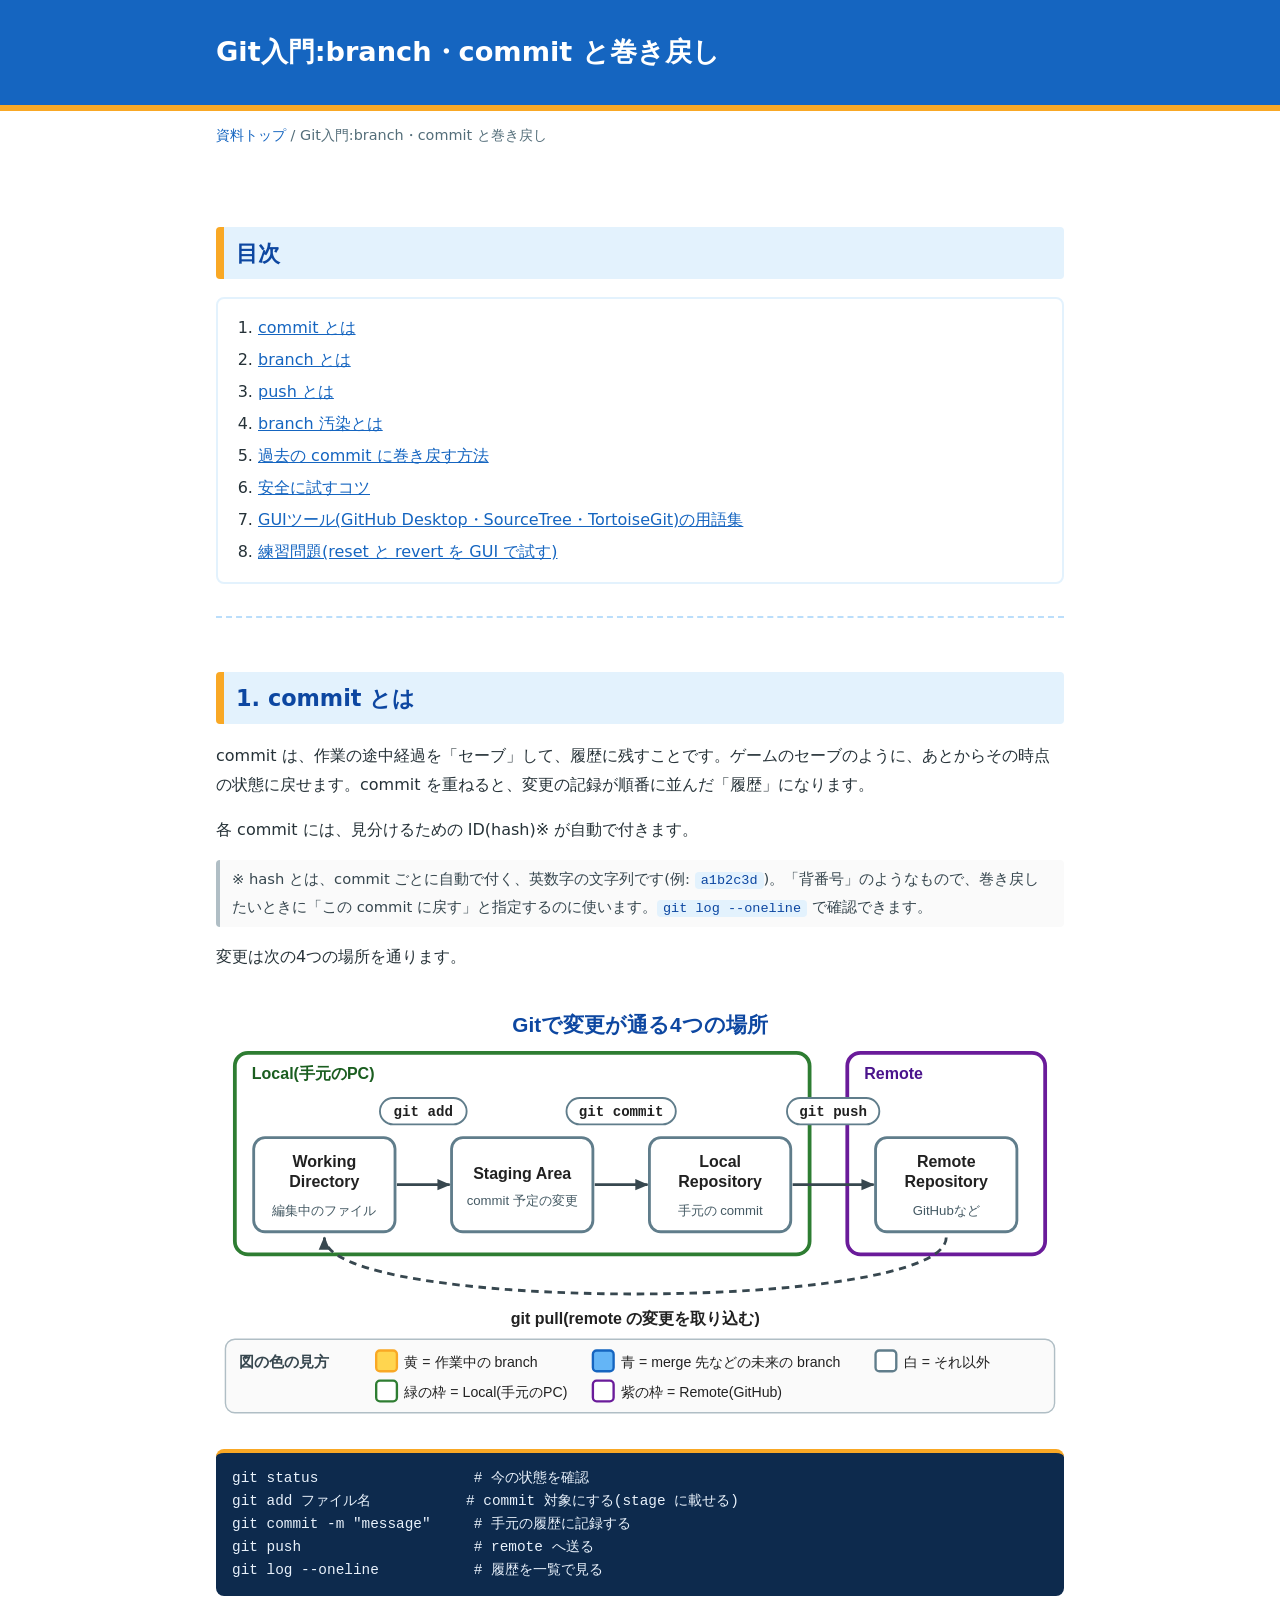
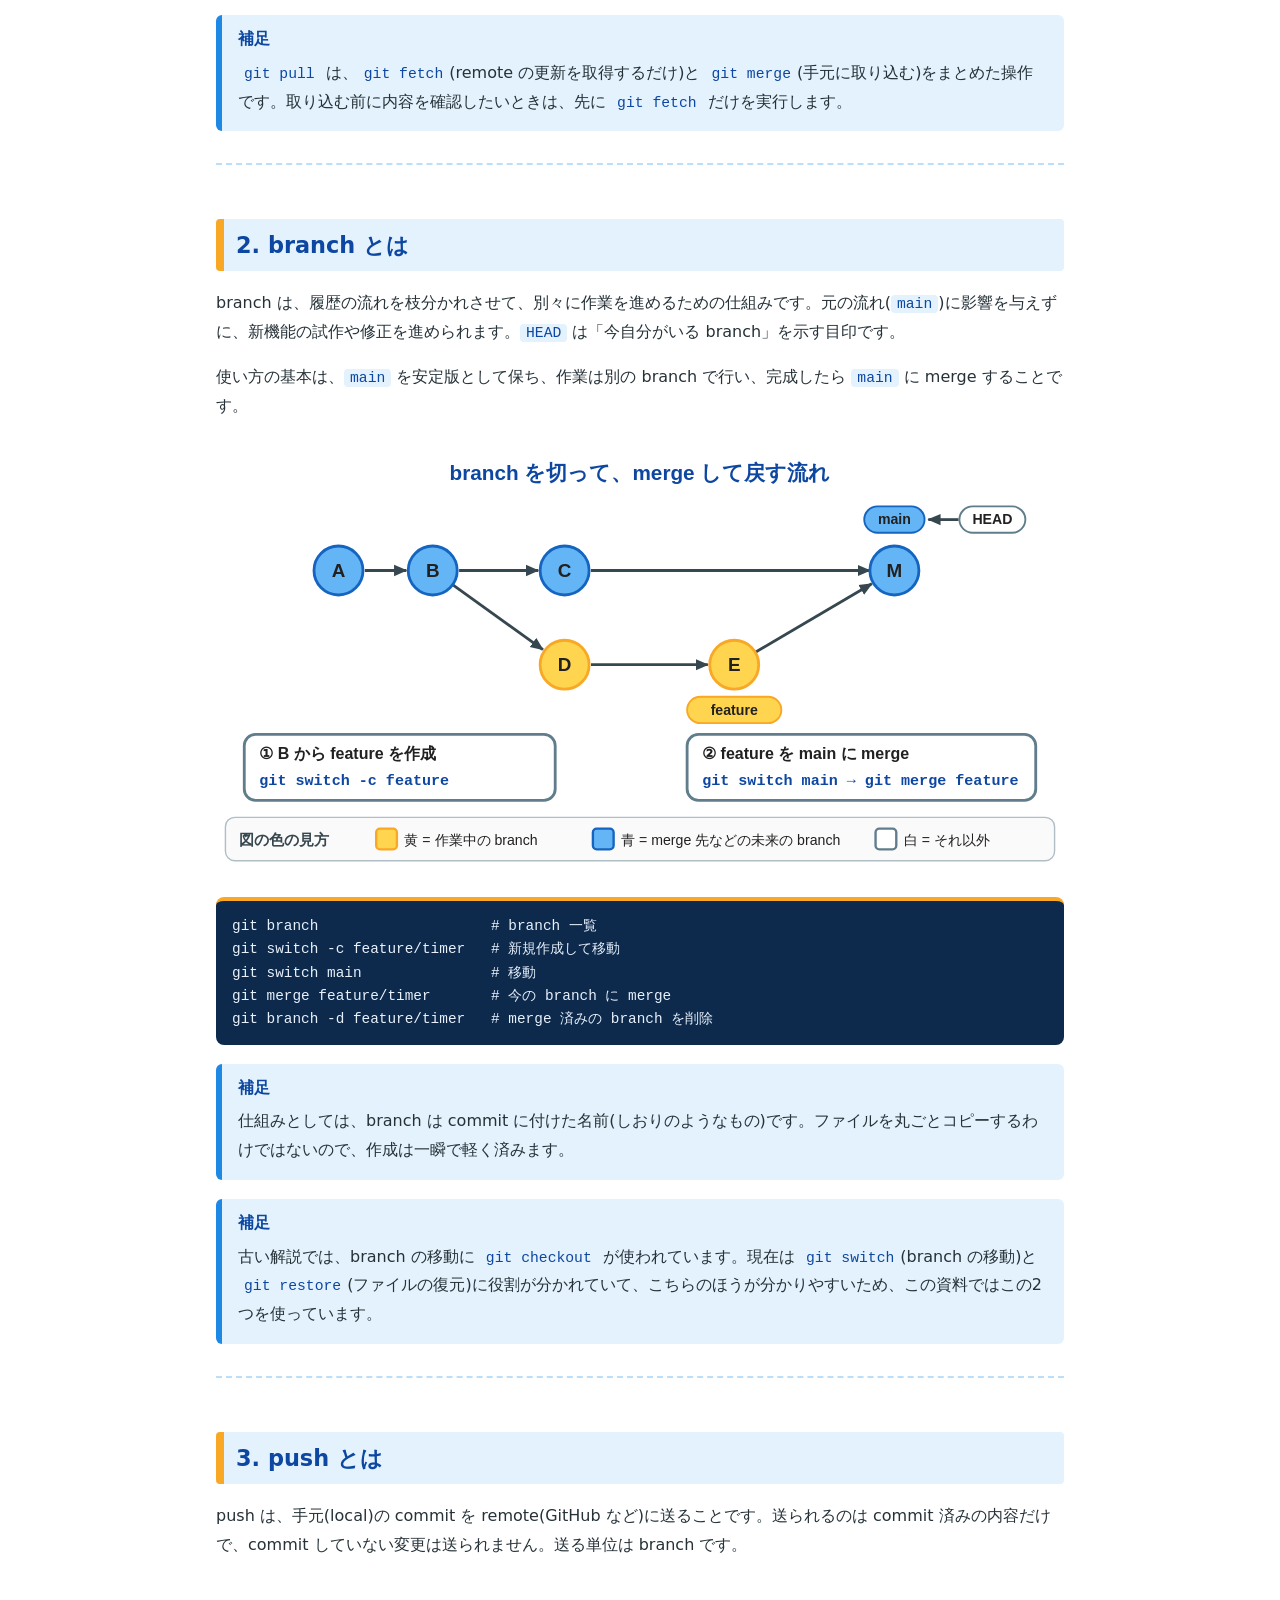
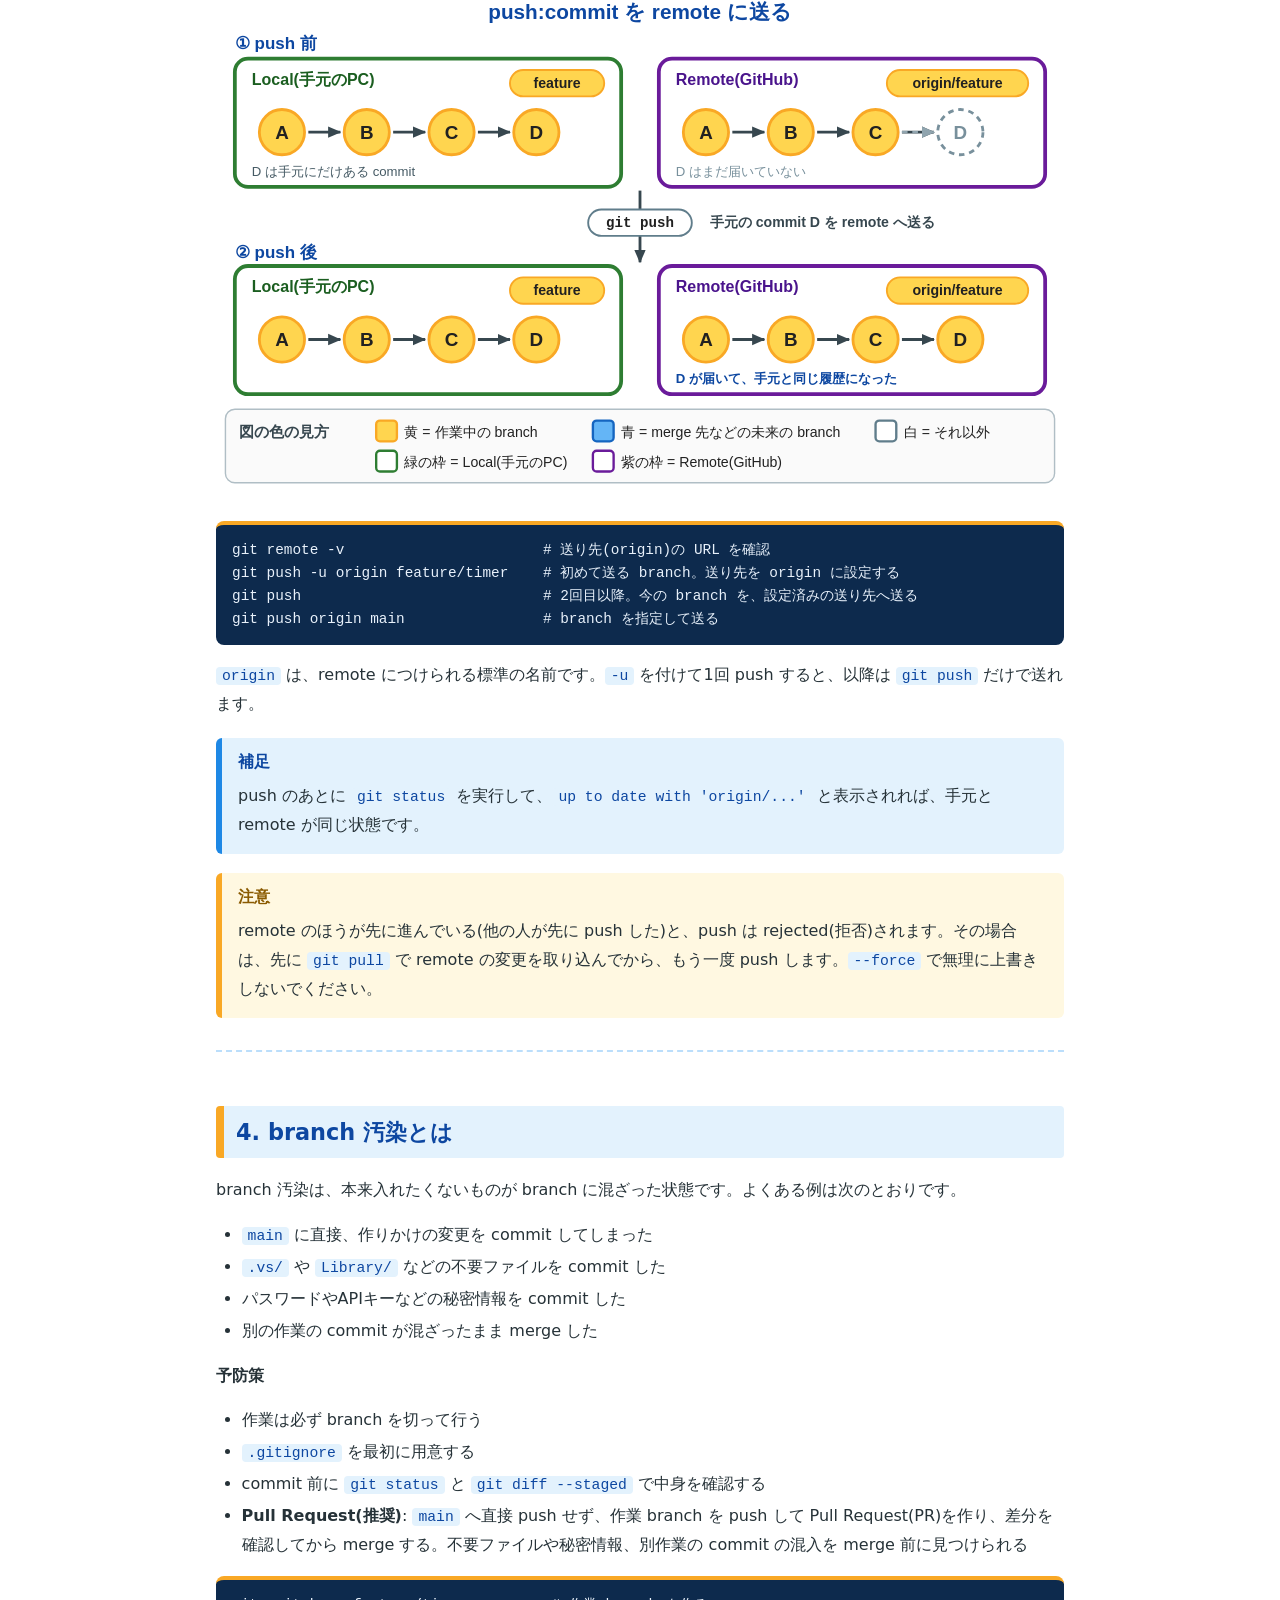
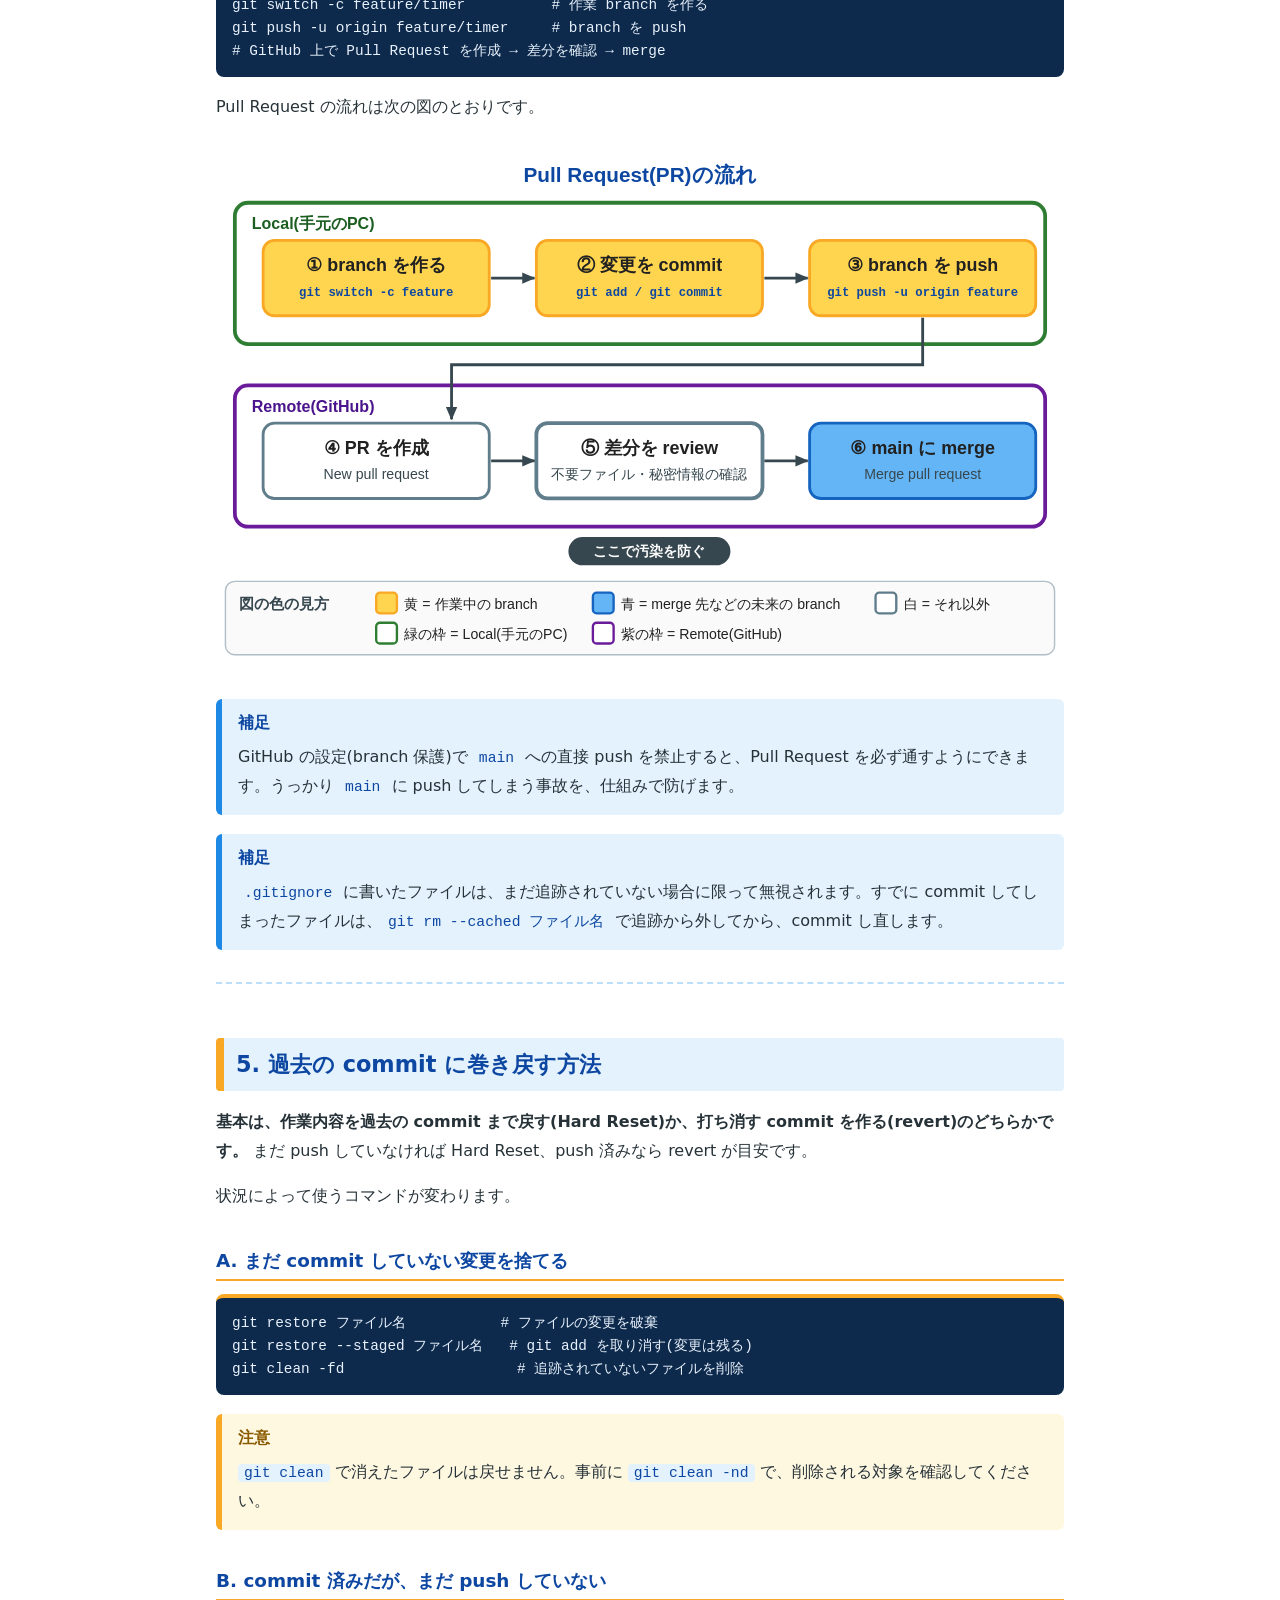
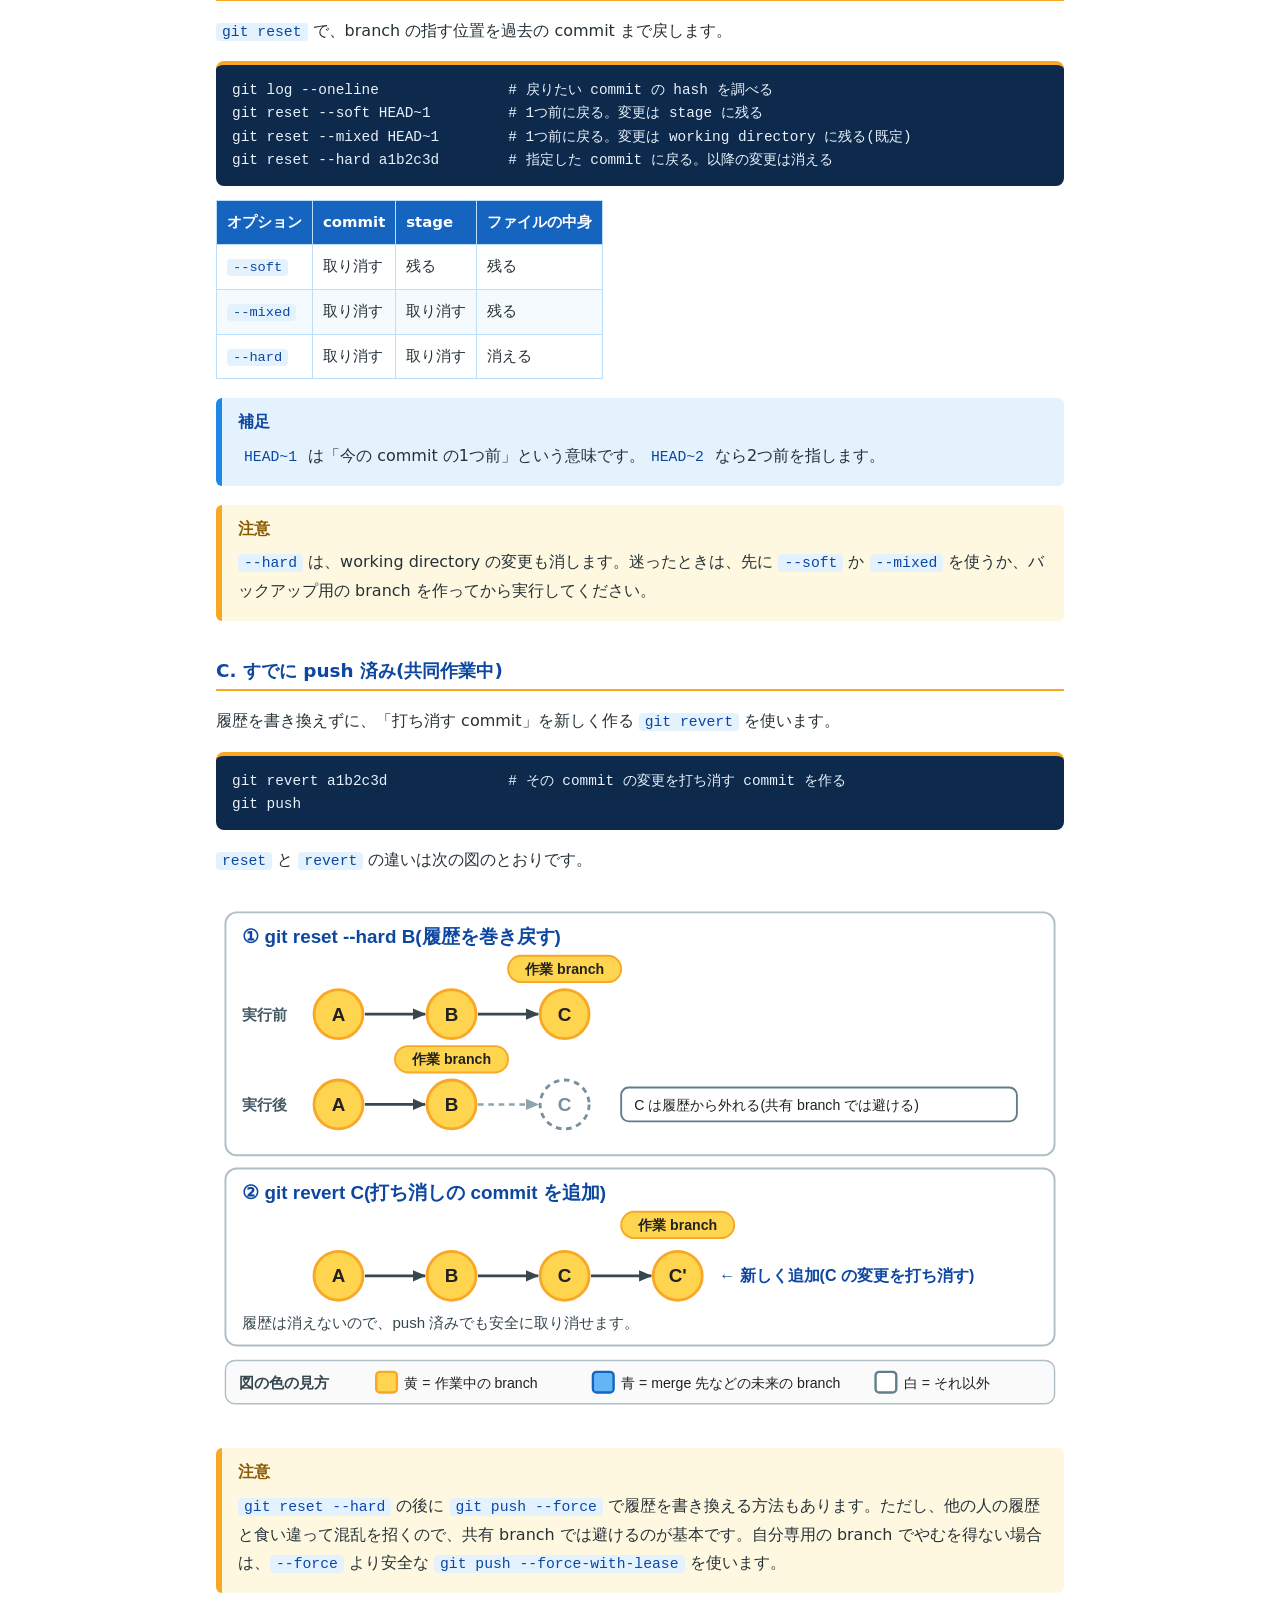
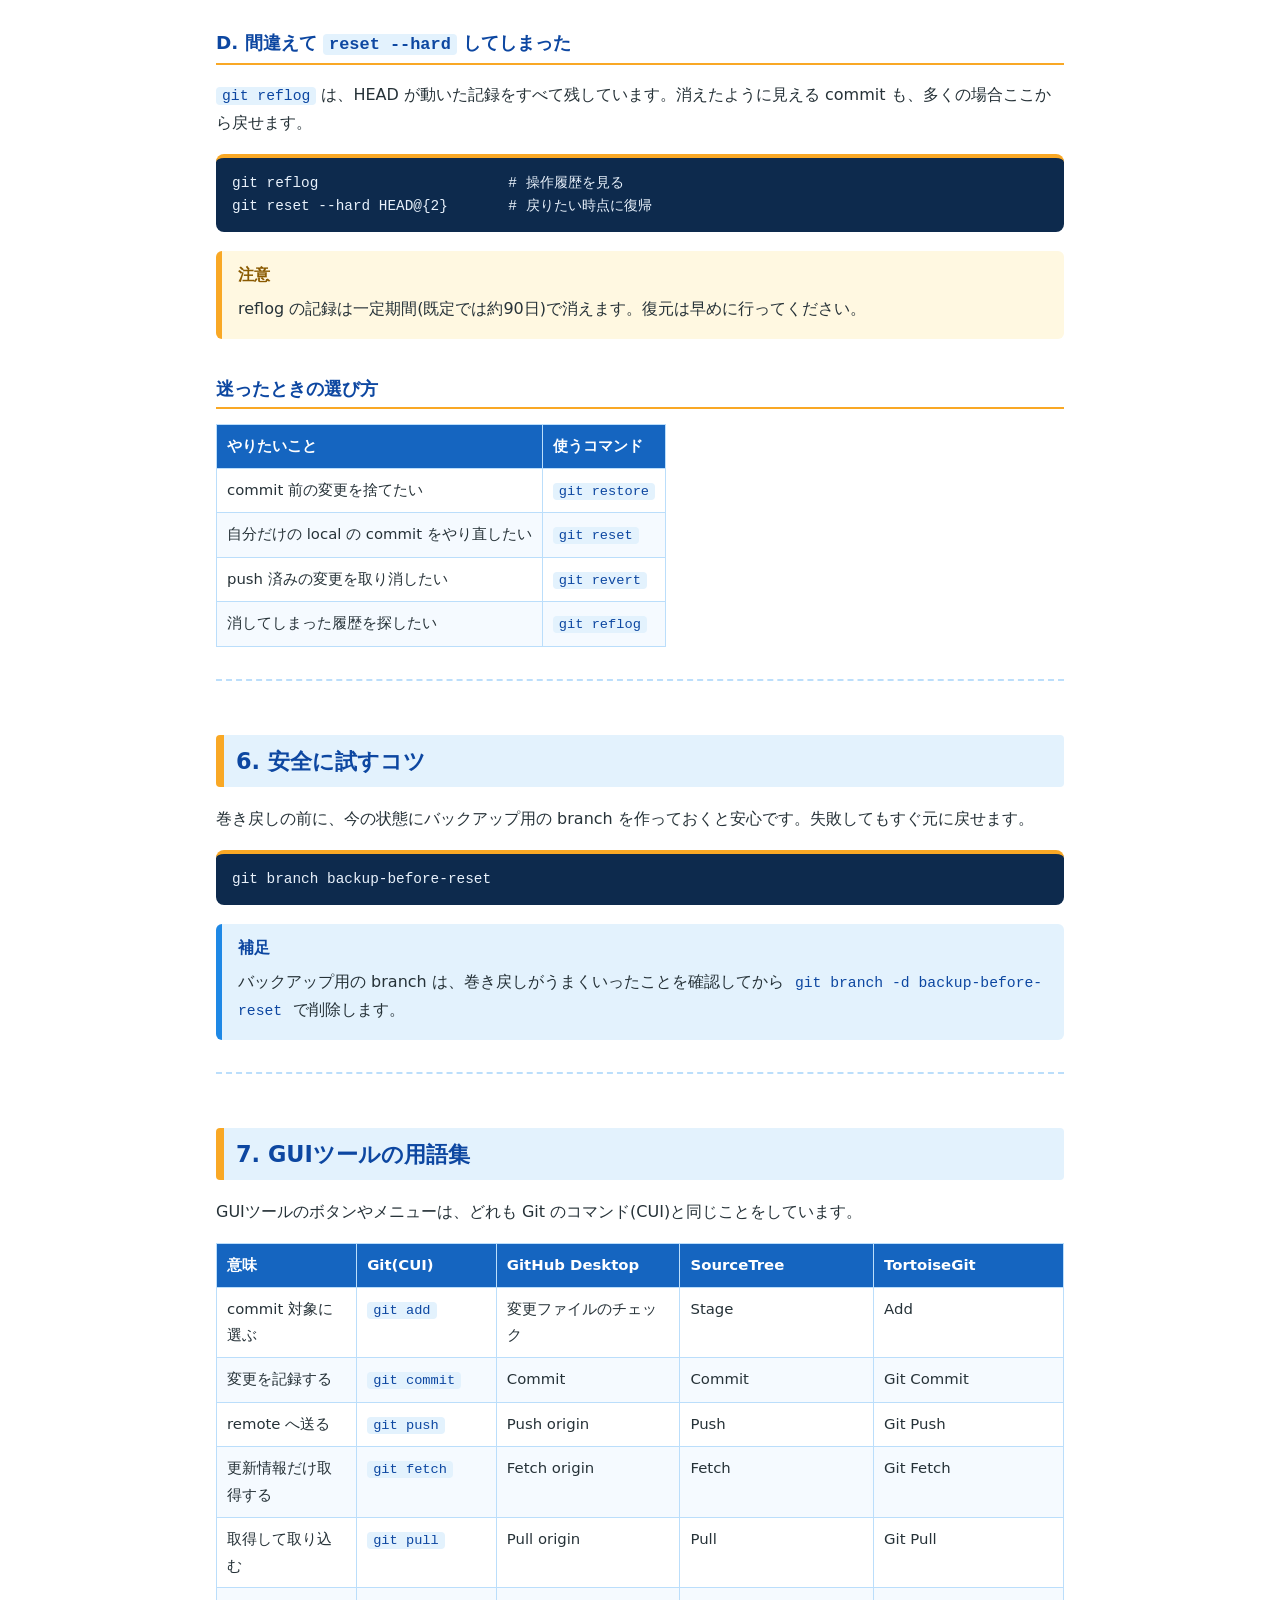
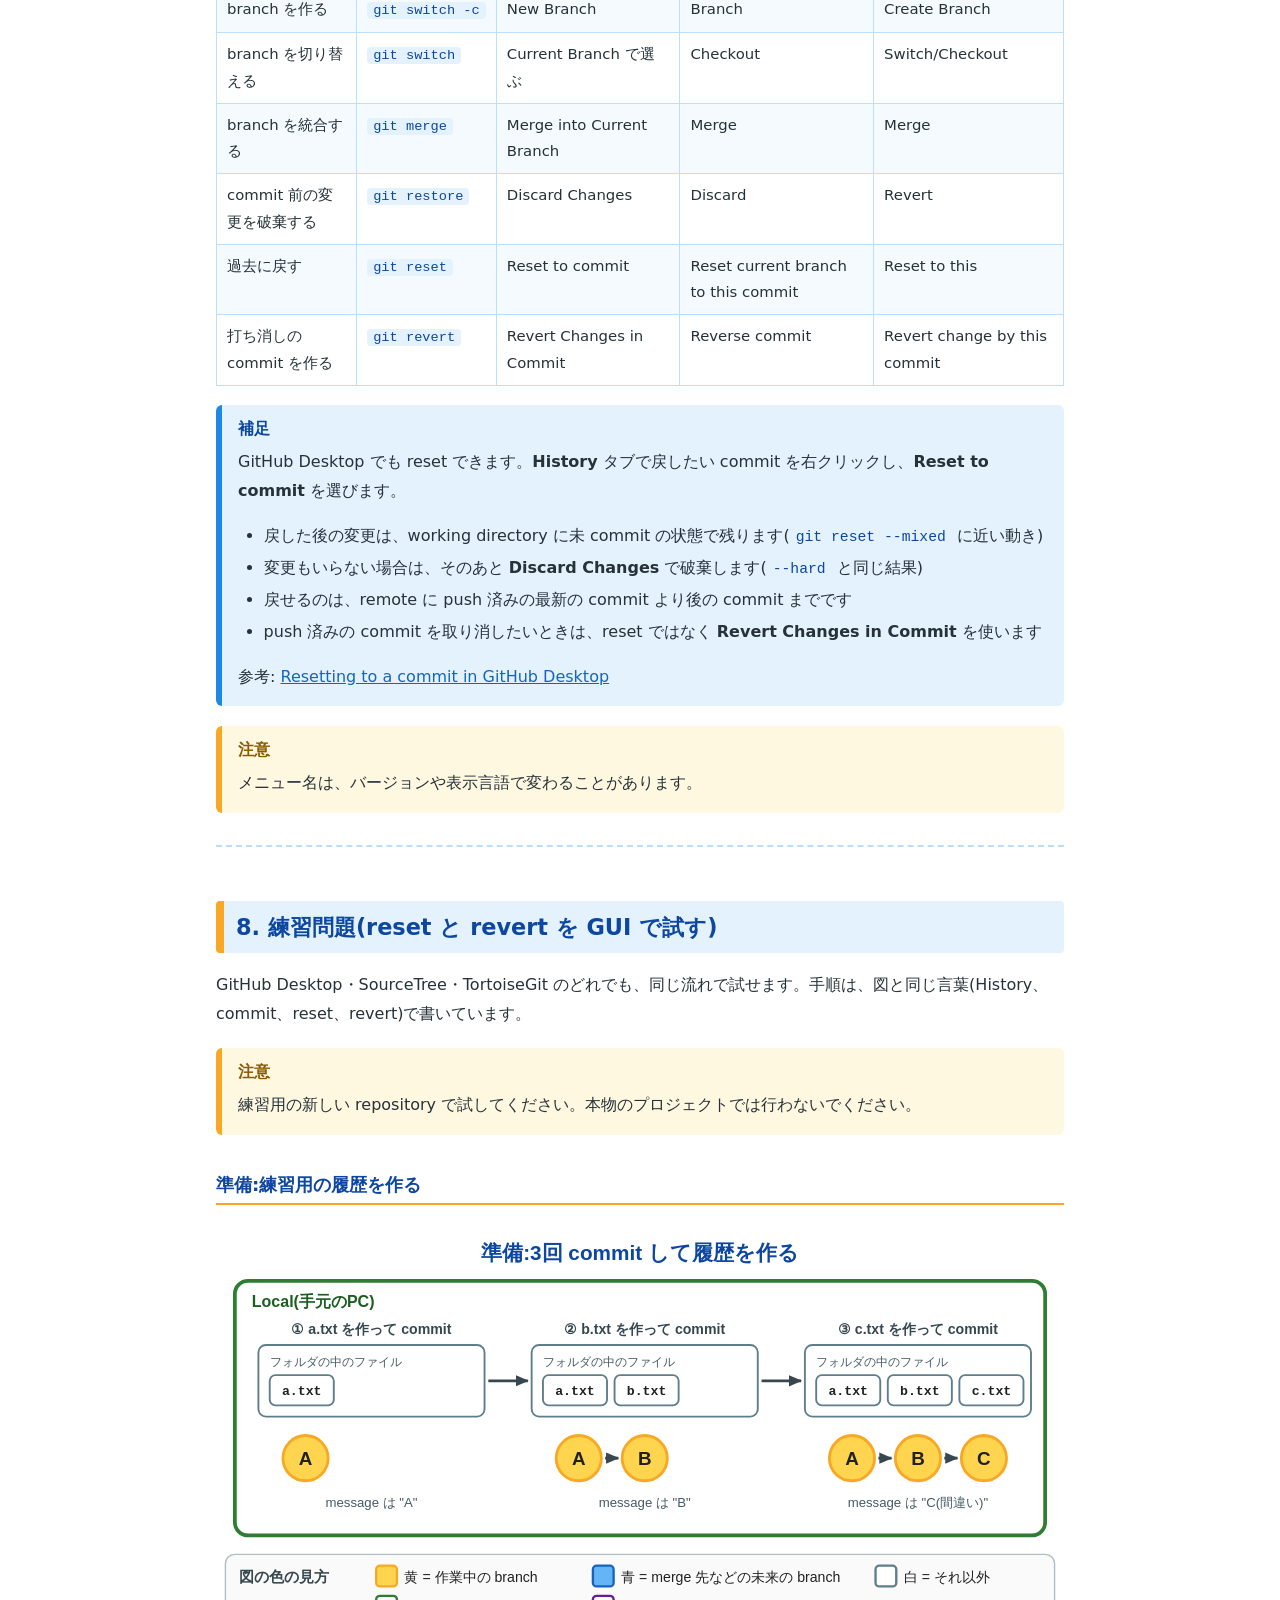
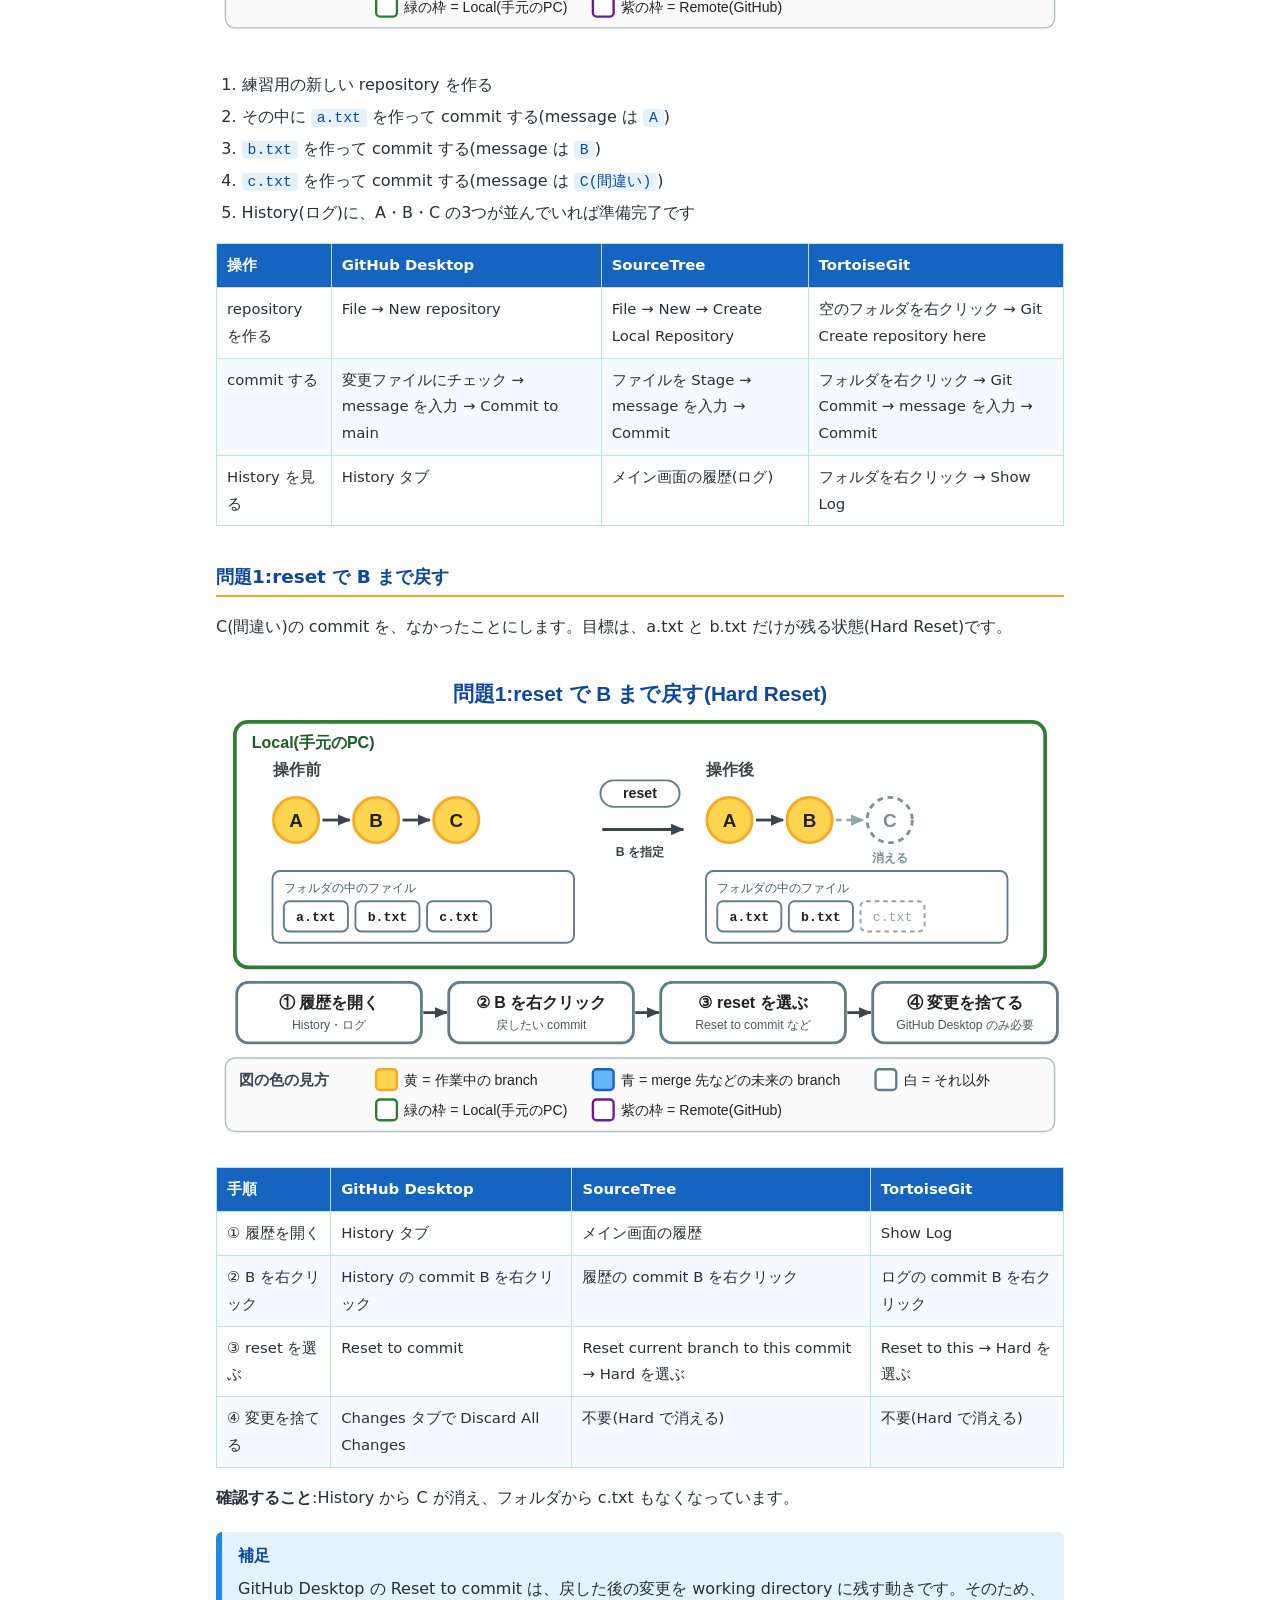
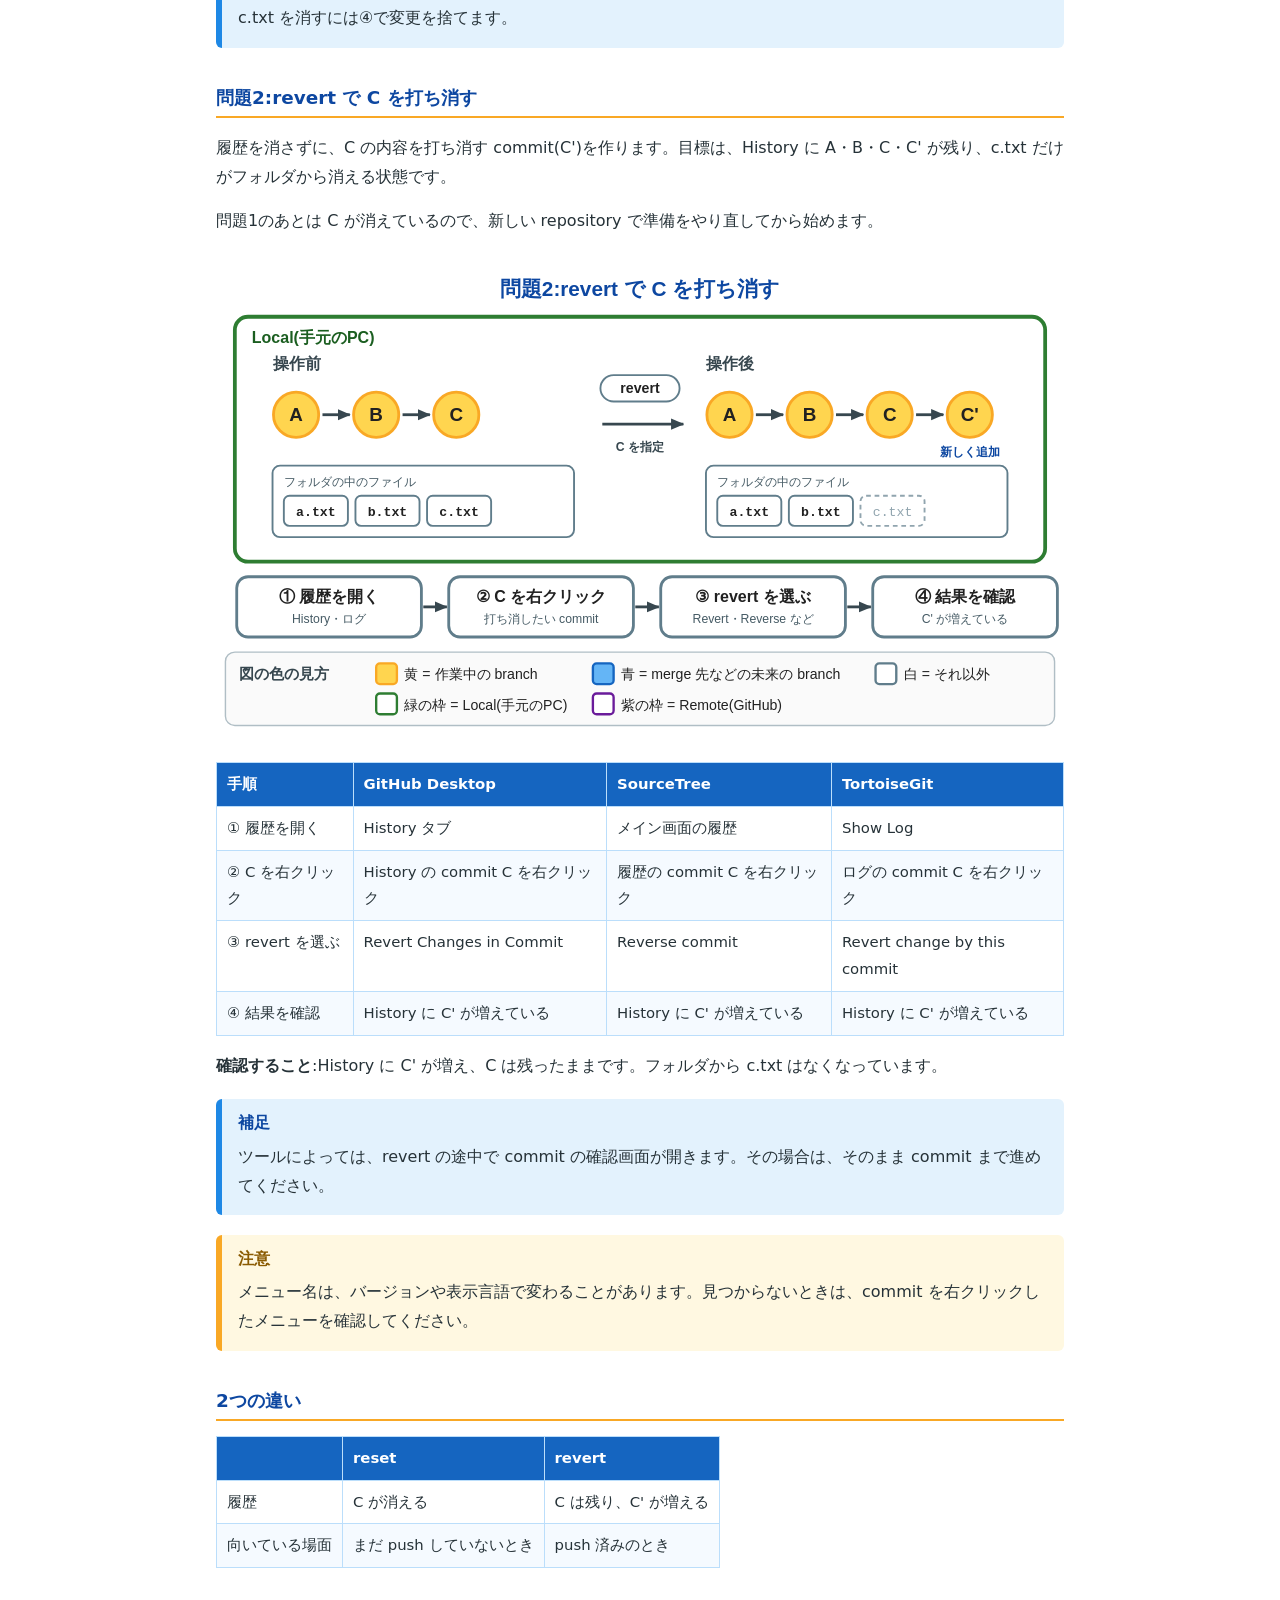
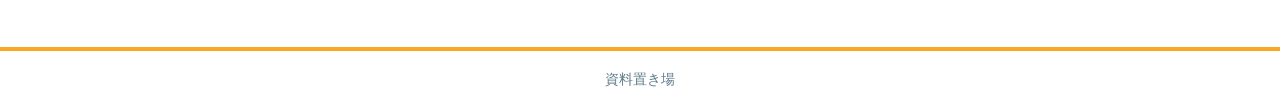
==== docs/git/index.html @ 8a042155 "Gitの説明 Gitの説明の追加問題の追加" ====
<!DOCTYPE html>
<html lang="ja">
<head>
<meta charset="utf-8">
<meta name="viewport" content="width=device-width, initial-scale=1">
<title>Git入門:branch・commit と巻き戻し</title>
<link rel="stylesheet" href="../../assets/css/style.css">
</head>
<body>
<header><div class="inner"><h1>Git入門:branch・commit と巻き戻し</h1></div></header>
<nav class="breadcrumb"><a href="../../">資料トップ</a> / Git入門:branch・commit と巻き戻し</nav>
<main>
<h2 id="toc">目次</h2>
<ol>
<li><a href="#sec1">commit とは</a></li>
<li><a href="#sec2">branch とは</a></li>
<li><a href="#sec3">push とは</a></li>
<li><a href="#sec4">branch 汚染とは</a></li>
<li><a href="#sec5">過去の commit に巻き戻す方法</a></li>
<li><a href="#sec6">安全に試すコツ</a></li>
<li><a href="#sec7">GUIツール(GitHub Desktop・SourceTree・TortoiseGit)の用語集</a></li>
<li><a href="#sec8">練習問題(reset と revert を GUI で試す)</a></li>
</ol>
<hr />
<h2 id="sec1">1. commit とは</h2>
<p>commit は、作業の途中経過を「セーブ」して、履歴に残すことです。ゲームのセーブのように、あとからその時点の状態に戻せます。commit を重ねると、変更の記録が順番に並んだ「履歴」になります。</p>
<p>各 commit には、見分けるための ID(hash)※ が自動で付きます。</p>
<p class="footnote">※ hash とは、commit ごとに自動で付く、英数字の文字列です(例: <code>a1b2c3d</code>)。「背番号」のようなもので、巻き戻したいときに「この commit に戻す」と指定するのに使います。<code>git log --oneline</code> で確認できます。</p>
<p>変更は次の4つの場所を通ります。</p>
<div class="figure"><img alt="Gitの流れ" src="images/git_flow.svg" /></div>
<pre><code class="language-bash">git status                  # 今の状態を確認
git add ファイル名           # commit 対象にする(stage に載せる)
git commit -m &quot;message&quot;     # 手元の履歴に記録する
git push                    # remote へ送る
git log --oneline           # 履歴を一覧で見る
</code></pre>
<div class="note note-info">
<p class="note-title">補足</p>
<p><code>git pull</code> は、<code>git fetch</code>(remote の更新を取得するだけ)と <code>git merge</code>(手元に取り込む)をまとめた操作です。取り込む前に内容を確認したいときは、先に <code>git fetch</code> だけを実行します。</p>
</div>
<hr />
<h2 id="sec2">2. branch とは</h2>
<p>branch は、履歴の流れを枝分かれさせて、別々に作業を進めるための仕組みです。元の流れ(<code>main</code>)に影響を与えずに、新機能の試作や修正を進められます。<code>HEAD</code> は「今自分がいる branch」を示す目印です。</p>
<p>使い方の基本は、<code>main</code> を安定版として保ち、作業は別の branch で行い、完成したら <code>main</code> に merge することです。</p>
<div class="figure"><img alt="branchとmerge" src="images/git_branch.svg" /></div>
<pre><code class="language-bash">git branch                    # branch 一覧
git switch -c feature/timer   # 新規作成して移動
git switch main               # 移動
git merge feature/timer       # 今の branch に merge
git branch -d feature/timer   # merge 済みの branch を削除
</code></pre>
<div class="note note-info">
<p class="note-title">補足</p>
<p>仕組みとしては、branch は commit に付けた名前(しおりのようなもの)です。ファイルを丸ごとコピーするわけではないので、作成は一瞬で軽く済みます。</p>
</div>
<div class="note note-info">
<p class="note-title">補足</p>
<p>古い解説では、branch の移動に <code>git checkout</code> が使われています。現在は <code>git switch</code>(branch の移動)と <code>git restore</code>(ファイルの復元)に役割が分かれていて、こちらのほうが分かりやすいため、この資料ではこの2つを使っています。</p>
</div>
<hr />
<h2 id="sec3">3. push とは</h2>
<p>push は、手元(local)の commit を remote(GitHub など)に送ることです。送られるのは commit 済みの内容だけで、commit していない変更は送られません。送る単位は branch です。</p>
<div class="figure"><img alt="pushの流れ" src="images/git_push.svg" /></div>
<pre><code class="language-bash">git remote -v                       # 送り先(origin)の URL を確認
git push -u origin feature/timer    # 初めて送る branch。送り先を origin に設定する
git push                            # 2回目以降。今の branch を、設定済みの送り先へ送る
git push origin main                # branch を指定して送る
</code></pre>
<p><code>origin</code> は、remote につけられる標準の名前です。<code>-u</code> を付けて1回 push すると、以降は <code>git push</code> だけで送れます。</p>
<div class="note note-info">
<p class="note-title">補足</p>
<p>push のあとに <code>git status</code> を実行して、<code>up to date with 'origin/...'</code> と表示されれば、手元と remote が同じ状態です。</p>
</div>
<div class="note note-warn">
<p class="note-title">注意</p>
<p>remote のほうが先に進んでいる(他の人が先に push した)と、push は rejected(拒否)されます。その場合は、先に <code>git pull</code> で remote の変更を取り込んでから、もう一度 push します。<code>--force</code> で無理に上書きしないでください。</p>
</div>
<hr />
<h2 id="sec4">4. branch 汚染とは</h2>
<p>branch 汚染は、本来入れたくないものが branch に混ざった状態です。よくある例は次のとおりです。</p>
<ul>
<li><code>main</code> に直接、作りかけの変更を commit してしまった</li>
<li><code>.vs/</code> や <code>Library/</code> などの不要ファイルを commit した</li>
<li>パスワードやAPIキーなどの秘密情報を commit した</li>
<li>別の作業の commit が混ざったまま merge した</li>
</ul>
<p><strong>予防策</strong></p>
<ul>
<li>作業は必ず branch を切って行う</li>
<li><code>.gitignore</code> を最初に用意する</li>
<li>commit 前に <code>git status</code> と <code>git diff --staged</code> で中身を確認する</li>
<li><strong>Pull Request(推奨)</strong>: <code>main</code> へ直接 push せず、作業 branch を push して Pull Request(PR)を作り、差分を確認してから merge する。不要ファイルや秘密情報、別作業の commit の混入を merge 前に見つけられる</li>
</ul>
<pre><code class="language-bash">git switch -c feature/timer          # 作業 branch を作る
git push -u origin feature/timer     # branch を push
# GitHub 上で Pull Request を作成 → 差分を確認 → merge
</code></pre>
<p>Pull Request の流れは次の図のとおりです。</p>
<div class="figure"><img alt="Pull Requestの流れ" src="images/git_pr.svg" /></div>
<div class="note note-info">
<p class="note-title">補足</p>
<p>GitHub の設定(branch 保護)で <code>main</code> への直接 push を禁止すると、Pull Request を必ず通すようにできます。うっかり <code>main</code> に push してしまう事故を、仕組みで防げます。</p>
</div>
<div class="note note-info">
<p class="note-title">補足</p>
<p><code>.gitignore</code> に書いたファイルは、まだ追跡されていない場合に限って無視されます。すでに commit してしまったファイルは、<code>git rm --cached ファイル名</code> で追跡から外してから、commit し直します。</p>
</div>
<hr />
<h2 id="sec5">5. 過去の commit に巻き戻す方法</h2>
<p><strong>基本は、作業内容を過去の commit まで戻す(Hard Reset)か、打ち消す commit を作る(revert)のどちらかです。</strong>
まだ push していなければ Hard Reset、push 済みなら revert が目安です。</p>
<p>状況によって使うコマンドが変わります。</p>
<h3>A. まだ commit していない変更を捨てる</h3>
<pre><code class="language-bash">git restore ファイル名           # ファイルの変更を破棄
git restore --staged ファイル名   # git add を取り消す(変更は残る)
git clean -fd                    # 追跡されていないファイルを削除
</code></pre>
<div class="note note-warn">
<p class="note-title">注意</p>
<p><code>git clean</code> で消えたファイルは戻せません。事前に <code>git clean -nd</code> で、削除される対象を確認してください。</p>
</div>
<h3>B. commit 済みだが、まだ push していない</h3>
<p><code>git reset</code> で、branch の指す位置を過去の commit まで戻します。</p>
<pre><code class="language-bash">git log --oneline               # 戻りたい commit の hash を調べる
git reset --soft HEAD~1         # 1つ前に戻る。変更は stage に残る
git reset --mixed HEAD~1        # 1つ前に戻る。変更は working directory に残る(既定)
git reset --hard a1b2c3d        # 指定した commit に戻る。以降の変更は消える
</code></pre>
<table>
<thead>
<tr>
<th>オプション</th>
<th>commit</th>
<th>stage</th>
<th>ファイルの中身</th>
</tr>
</thead>
<tbody>
<tr>
<td><code>--soft</code></td>
<td>取り消す</td>
<td>残る</td>
<td>残る</td>
</tr>
<tr>
<td><code>--mixed</code></td>
<td>取り消す</td>
<td>取り消す</td>
<td>残る</td>
</tr>
<tr>
<td><code>--hard</code></td>
<td>取り消す</td>
<td>取り消す</td>
<td>消える</td>
</tr>
</tbody>
</table>
<div class="note note-info">
<p class="note-title">補足</p>
<p><code>HEAD~1</code> は「今の commit の1つ前」という意味です。<code>HEAD~2</code> なら2つ前を指します。</p>
</div>
<div class="note note-warn">
<p class="note-title">注意</p>
<p><code>--hard</code> は、working directory の変更も消します。迷ったときは、先に <code>--soft</code> か <code>--mixed</code> を使うか、バックアップ用の branch を作ってから実行してください。</p>
</div>
<h3>C. すでに push 済み(共同作業中)</h3>
<p>履歴を書き換えずに、「打ち消す commit」を新しく作る <code>git revert</code> を使います。</p>
<pre><code class="language-bash">git revert a1b2c3d              # その commit の変更を打ち消す commit を作る
git push
</code></pre>
<p><code>reset</code> と <code>revert</code> の違いは次の図のとおりです。</p>
<div class="figure"><img alt="resetとrevertの違い" src="images/git_reset_revert.svg" /></div>
<div class="note note-warn">
<p class="note-title">注意</p>
<p><code>git reset --hard</code> の後に <code>git push --force</code> で履歴を書き換える方法もあります。ただし、他の人の履歴と食い違って混乱を招くので、共有 branch では避けるのが基本です。自分専用の branch でやむを得ない場合は、<code>--force</code> より安全な <code>git push --force-with-lease</code> を使います。</p>
</div>
<h3>D. 間違えて <code>reset --hard</code> してしまった</h3>
<p><code>git reflog</code> は、HEAD が動いた記録をすべて残しています。消えたように見える commit も、多くの場合ここから戻せます。</p>
<pre><code class="language-bash">git reflog                      # 操作履歴を見る
git reset --hard HEAD@{2}       # 戻りたい時点に復帰
</code></pre>
<div class="note note-warn">
<p class="note-title">注意</p>
<p>reflog の記録は一定期間(既定では約90日)で消えます。復元は早めに行ってください。</p>
</div>
<h3>迷ったときの選び方</h3>
<table>
<thead>
<tr>
<th>やりたいこと</th>
<th>使うコマンド</th>
</tr>
</thead>
<tbody>
<tr>
<td>commit 前の変更を捨てたい</td>
<td><code>git restore</code></td>
</tr>
<tr>
<td>自分だけの local の commit をやり直したい</td>
<td><code>git reset</code></td>
</tr>
<tr>
<td>push 済みの変更を取り消したい</td>
<td><code>git revert</code></td>
</tr>
<tr>
<td>消してしまった履歴を探したい</td>
<td><code>git reflog</code></td>
</tr>
</tbody>
</table>
<hr />
<h2 id="sec6">6. 安全に試すコツ</h2>
<p>巻き戻しの前に、今の状態にバックアップ用の branch を作っておくと安心です。失敗してもすぐ元に戻せます。</p>
<pre><code class="language-bash">git branch backup-before-reset
</code></pre>
<div class="note note-info">
<p class="note-title">補足</p>
<p>バックアップ用の branch は、巻き戻しがうまくいったことを確認してから <code>git branch -d backup-before-reset</code> で削除します。</p>
</div>
<hr />
<h2 id="sec7">7. GUIツールの用語集</h2>
<p>GUIツールのボタンやメニューは、どれも Git のコマンド(CUI)と同じことをしています。</p>
<table>
<thead>
<tr>
<th>意味</th>
<th>Git(CUI)</th>
<th>GitHub Desktop</th>
<th>SourceTree</th>
<th>TortoiseGit</th>
</tr>
</thead>
<tbody>
<tr>
<td>commit 対象に選ぶ</td>
<td><code>git add</code></td>
<td>変更ファイルのチェック</td>
<td>Stage</td>
<td>Add</td>
</tr>
<tr>
<td>変更を記録する</td>
<td><code>git commit</code></td>
<td>Commit</td>
<td>Commit</td>
<td>Git Commit</td>
</tr>
<tr>
<td>remote へ送る</td>
<td><code>git push</code></td>
<td>Push origin</td>
<td>Push</td>
<td>Git Push</td>
</tr>
<tr>
<td>更新情報だけ取得する</td>
<td><code>git fetch</code></td>
<td>Fetch origin</td>
<td>Fetch</td>
<td>Git Fetch</td>
</tr>
<tr>
<td>取得して取り込む</td>
<td><code>git pull</code></td>
<td>Pull origin</td>
<td>Pull</td>
<td>Git Pull</td>
</tr>
<tr>
<td>branch を作る</td>
<td><code>git switch -c</code></td>
<td>New Branch</td>
<td>Branch</td>
<td>Create Branch</td>
</tr>
<tr>
<td>branch を切り替える</td>
<td><code>git switch</code></td>
<td>Current Branch で選ぶ</td>
<td>Checkout</td>
<td>Switch/Checkout</td>
</tr>
<tr>
<td>branch を統合する</td>
<td><code>git merge</code></td>
<td>Merge into Current Branch</td>
<td>Merge</td>
<td>Merge</td>
</tr>
<tr>
<td>commit 前の変更を破棄する</td>
<td><code>git restore</code></td>
<td>Discard Changes</td>
<td>Discard</td>
<td>Revert</td>
</tr>
<tr>
<td>過去に戻す</td>
<td><code>git reset</code></td>
<td>Reset to commit</td>
<td>Reset current branch to this commit</td>
<td>Reset to this</td>
</tr>
<tr>
<td>打ち消しの commit を作る</td>
<td><code>git revert</code></td>
<td>Revert Changes in Commit</td>
<td>Reverse commit</td>
<td>Revert change by this commit</td>
</tr>
</tbody>
</table>
<div class="note note-info">
<p class="note-title">補足</p>
<p>GitHub Desktop でも reset できます。<strong>History</strong> タブで戻したい commit を右クリックし、<strong>Reset to commit</strong> を選びます。</p>
<ul>
<li>戻した後の変更は、working directory に未 commit の状態で残ります(<code>git reset --mixed</code> に近い動き)</li>
<li>変更もいらない場合は、そのあと <strong>Discard Changes</strong> で破棄します(<code>--hard</code> と同じ結果)</li>
<li>戻せるのは、remote に push 済みの最新の commit より後の commit までです</li>
<li>push 済みの commit を取り消したいときは、reset ではなく <strong>Revert Changes in Commit</strong> を使います</li>
</ul>
<p>参考: <a href="https://docs.github.com/en/desktop/managing-commits/resetting-to-a-commit-in-github-desktop">Resetting to a commit in GitHub Desktop</a></p>
</div>
<div class="note note-warn">
<p class="note-title">注意</p>
<p>メニュー名は、バージョンや表示言語で変わることがあります。</p>
</div>
<hr />
<h2 id="sec8">8. 練習問題(reset と revert を GUI で試す)</h2>
<p>GitHub Desktop・SourceTree・TortoiseGit のどれでも、同じ流れで試せます。手順は、図と同じ言葉(History、commit、reset、revert)で書いています。</p>
<div class="note note-warn">
<p class="note-title">注意</p>
<p>練習用の新しい repository で試してください。本物のプロジェクトでは行わないでください。</p>
</div>
<h3>準備:練習用の履歴を作る</h3>
<div class="figure"><img alt="準備:3回 commit して履歴を作る" src="images/git_practice_setup.svg" /></div>
<ol>
<li>練習用の新しい repository を作る</li>
<li>その中に <code>a.txt</code> を作って commit する(message は <code>A</code>)</li>
<li><code>b.txt</code> を作って commit する(message は <code>B</code>)</li>
<li><code>c.txt</code> を作って commit する(message は <code>C(間違い)</code>)</li>
<li>History(ログ)に、A・B・C の3つが並んでいれば準備完了です</li>
</ol>
<table>
<thead>
<tr>
<th>操作</th>
<th>GitHub Desktop</th>
<th>SourceTree</th>
<th>TortoiseGit</th>
</tr>
</thead>
<tbody>
<tr>
<td>repository を作る</td>
<td>File → New repository</td>
<td>File → New → Create Local Repository</td>
<td>空のフォルダを右クリック → Git Create repository here</td>
</tr>
<tr>
<td>commit する</td>
<td>変更ファイルにチェック → message を入力 → Commit to main</td>
<td>ファイルを Stage → message を入力 → Commit</td>
<td>フォルダを右クリック → Git Commit → message を入力 → Commit</td>
</tr>
<tr>
<td>History を見る</td>
<td>History タブ</td>
<td>メイン画面の履歴(ログ)</td>
<td>フォルダを右クリック → Show Log</td>
</tr>
</tbody>
</table>
<h3>問題1:reset で B まで戻す</h3>
<p>C(間違い)の commit を、なかったことにします。目標は、a.txt と b.txt だけが残る状態(Hard Reset)です。</p>
<div class="figure"><img alt="問題1:reset で B まで戻す" src="images/git_practice_reset.svg" /></div>
<table>
<thead>
<tr>
<th>手順</th>
<th>GitHub Desktop</th>
<th>SourceTree</th>
<th>TortoiseGit</th>
</tr>
</thead>
<tbody>
<tr>
<td>① 履歴を開く</td>
<td>History タブ</td>
<td>メイン画面の履歴</td>
<td>Show Log</td>
</tr>
<tr>
<td>② B を右クリック</td>
<td>History の commit B を右クリック</td>
<td>履歴の commit B を右クリック</td>
<td>ログの commit B を右クリック</td>
</tr>
<tr>
<td>③ reset を選ぶ</td>
<td>Reset to commit</td>
<td>Reset current branch to this commit → Hard を選ぶ</td>
<td>Reset to this → Hard を選ぶ</td>
</tr>
<tr>
<td>④ 変更を捨てる</td>
<td>Changes タブで Discard All Changes</td>
<td>不要(Hard で消える)</td>
<td>不要(Hard で消える)</td>
</tr>
</tbody>
</table>
<p><strong>確認すること</strong>:History から C が消え、フォルダから c.txt もなくなっています。</p>
<div class="note note-info">
<p class="note-title">補足</p>
<p>GitHub Desktop の Reset to commit は、戻した後の変更を working directory に残す動きです。そのため、c.txt を消すには④で変更を捨てます。</p>
</div>
<h3>問題2:revert で C を打ち消す</h3>
<p>履歴を消さずに、C の内容を打ち消す commit(C')を作ります。目標は、History に A・B・C・C' が残り、c.txt だけがフォルダから消える状態です。</p>
<p>問題1のあとは C が消えているので、新しい repository で準備をやり直してから始めます。</p>
<div class="figure"><img alt="問題2:revert で C を打ち消す" src="images/git_practice_revert.svg" /></div>
<table>
<thead>
<tr>
<th>手順</th>
<th>GitHub Desktop</th>
<th>SourceTree</th>
<th>TortoiseGit</th>
</tr>
</thead>
<tbody>
<tr>
<td>① 履歴を開く</td>
<td>History タブ</td>
<td>メイン画面の履歴</td>
<td>Show Log</td>
</tr>
<tr>
<td>② C を右クリック</td>
<td>History の commit C を右クリック</td>
<td>履歴の commit C を右クリック</td>
<td>ログの commit C を右クリック</td>
</tr>
<tr>
<td>③ revert を選ぶ</td>
<td>Revert Changes in Commit</td>
<td>Reverse commit</td>
<td>Revert change by this commit</td>
</tr>
<tr>
<td>④ 結果を確認</td>
<td>History に C' が増えている</td>
<td>History に C' が増えている</td>
<td>History に C' が増えている</td>
</tr>
</tbody>
</table>
<p><strong>確認すること</strong>:History に C' が増え、C は残ったままです。フォルダから c.txt はなくなっています。</p>
<div class="note note-info">
<p class="note-title">補足</p>
<p>ツールによっては、revert の途中で commit の確認画面が開きます。その場合は、そのまま commit まで進めてください。</p>
</div>
<div class="note note-warn">
<p class="note-title">注意</p>
<p>メニュー名は、バージョンや表示言語で変わることがあります。見つからないときは、commit を右クリックしたメニューを確認してください。</p>
</div>
<h3>2つの違い</h3>
<table>
<thead>
<tr>
<th></th>
<th>reset</th>
<th>revert</th>
</tr>
</thead>
<tbody>
<tr>
<td>履歴</td>
<td>C が消える</td>
<td>C は残り、C' が増える</td>
</tr>
<tr>
<td>向いている場面</td>
<td>まだ push していないとき</td>
<td>push 済みのとき</td>
</tr>
</tbody>
</table>
</main>
<footer>資料置き場</footer>
</body>
</html>
---- assets/css/style.css ----
:root {
    --blue: #1565c0;
    --blue-dark: #0d47a1;
    --blue-mid: #1e88e5;
    --blue-light: #e3f2fd;
    --yellow: #f9a825;
    --yellow-light: #fff8e1;
    --yellow-soft: #fff3b0;
    --text: #263238;
  }
  * { box-sizing: border-box; }
  body {
    margin: 0;
    background: #ffffff;
    color: var(--text);
    font-family: "Meiryo", "Hiragino Sans", "Noto Sans JP", system-ui, sans-serif;
    line-height: 1.8;
  }
  header {
    background: var(--blue);
    border-bottom: 6px solid var(--yellow);
    color: #ffffff;
    padding: 28px 16px;
  }
  header .inner, main {
    max-width: 880px;
    margin: 0 auto;
    padding: 0 16px;
  }
  main { padding-top: 24px; padding-bottom: 64px; }
  h1 { margin: 0; font-size: 1.7rem; }
  h2 {
    margin: 2.4em 0 0.8em;
    padding: 6px 12px;
    color: var(--blue-dark);
    background: var(--blue-light);
    border-left: 8px solid var(--yellow);
    border-radius: 4px;
    font-size: 1.4rem;
  }
  h3 {
    margin: 1.8em 0 0.6em;
    color: var(--blue-dark);
    border-bottom: 2px solid var(--yellow);
    padding-bottom: 2px;
    font-size: 1.15rem;
  }
  a { color: var(--blue); }
  hr { border: none; border-top: 2px dashed #bbdefb; margin: 2em 0; }
  img { display: block; max-width: 100%; height: auto; margin: 16px auto; }
  code {
    font-family: Consolas, "Courier New", monospace;
    background: var(--blue-light);
    color: var(--blue-dark);
    padding: 1px 6px;
    border-radius: 4px;
    font-size: 0.92em;
  }
  pre {
    background: #0d2a4d;
    color: #e8f1fb;
    padding: 14px 16px;
    border-radius: 8px;
    border-top: 4px solid var(--yellow);
    overflow-x: auto;
    line-height: 1.6;
  }
  pre code { background: none; color: inherit; padding: 0; font-size: 0.9rem; }
  blockquote {
    margin: 1em 0;
    padding: 8px 16px;
    background: var(--yellow-light);
    border-left: 6px solid var(--yellow);
    border-radius: 4px;
  }
  blockquote p { margin: 0.3em 0; }
  table {
    border-collapse: collapse;
    width: 100%;
    margin: 1em 0;
    font-size: 0.93rem;
    display: block;
    overflow-x: auto;
  }
  th, td { border: 1px solid #bbdefb; padding: 8px 10px; text-align: left; vertical-align: top; }
  th { background: var(--blue); color: #ffffff; white-space: nowrap; }
  tr:nth-child(even) td { background: #f5faff; }
  td code { white-space: nowrap; }
  #toc + ol {
    background: #ffffff;
    border: 2px solid var(--blue-light);
    border-radius: 8px;
    padding: 12px 12px 12px 40px;
  }
  ul, ol { padding-left: 1.6em; }
  li { margin: 0.2em 0; }
  footer { text-align: center; color: #607d8b; font-size: 0.85rem; padding: 16px; border-top: 4px solid var(--yellow); }

  /* 資料トップ・パンくず */
  .breadcrumb { max-width: 880px; margin: 0 auto; padding: 12px 16px 0; font-size: 0.9rem; color: #546e7a; }
  .breadcrumb a { text-decoration: none; }
  .lead { color: #546e7a; margin-top: 0; }
  .cards { display: grid; grid-template-columns: repeat(auto-fill, minmax(min(260px, 100%), 1fr)); gap: 16px; list-style: none; padding: 0; }
  .card { border: 2px solid #bbdefb; border-top: 6px solid var(--yellow); border-radius: 10px; padding: 14px 16px; background: #ffffff; }
  .card a { text-decoration: none; font-weight: bold; font-size: 1.1rem; }
  .card a:hover { text-decoration: underline; }
  .card p { margin: 0.4em 0 0; color: #546e7a; font-size: 0.9rem; line-height: 1.6; }
  .tag { display: inline-block; margin: 6px 4px 0 0; padding: 0 8px; font-size: 0.75rem; color: var(--blue-dark); background: var(--blue-light); border-radius: 10px; }

  /* :::note ブロック(補足・注意・警告) */
  .note { margin: 1.2em 0; padding: 10px 16px; border-left: 6px solid; border-radius: 6px; }
  .note p { margin: 0.3em 0; }
  .note .note-title { margin: 0 0 0.2em; font-weight: bold; }
  .note-info { background: #e3f2fd; border-color: #1e88e5; }
  .note-info .note-title { color: #0d47a1; }
  .note-warn { background: #fff8e1; border-color: #f9a825; }
  .note-warn .note-title { color: #8a5a00; }
  .note-alert { background: #ffebee; border-color: #c62828; }
  .note-alert .note-title { color: #b71c1c; }

  /* ※ の注釈 */
  .footnote { margin: 0.8em 0; padding: 6px 12px; font-size: 0.92rem; color: #37474f; background: #fafafa; border-left: 4px solid #b0bec5; border-radius: 4px; }

  /* ---- スマホ・タブレット対応 ---- */
  main { overflow-wrap: break-word; }
  .figure { overflow-x: auto; -webkit-overflow-scrolling: touch; }
  .figure img { margin: 12px auto; }
  @media (max-width: 700px) {
    /* 図は文字が読める幅(640px)を保ち、はみ出す分は横スクロール */
    .figure img { width: 640px; max-width: none; margin: 8px 0; }
    .figure::before { content: "← 図は横にスクロールできます →"; display: block; text-align: center; font-size: 0.78rem; color: #78909c; }
  }
  @media (max-width: 640px) {
    body { line-height: 1.75; }
    header { padding: 20px 8px; }
    header .inner, main, .breadcrumb { padding-left: 12px; padding-right: 12px; }
    h1 { font-size: 1.35rem; }
    h2 { font-size: 1.2rem; padding: 5px 10px; border-left-width: 6px; margin-top: 2em; }
    h3 { font-size: 1.05rem; }
    pre { padding: 10px 12px; font-size: 0.85rem; }
    pre code { font-size: 0.82rem; }
    table { font-size: 0.85rem; }
    th, td { padding: 6px 8px; }
    td:first-child { min-width: 9em; }
    .note { padding: 8px 12px; }
    #toc + ol { padding: 10px 10px 10px 32px; }
  }
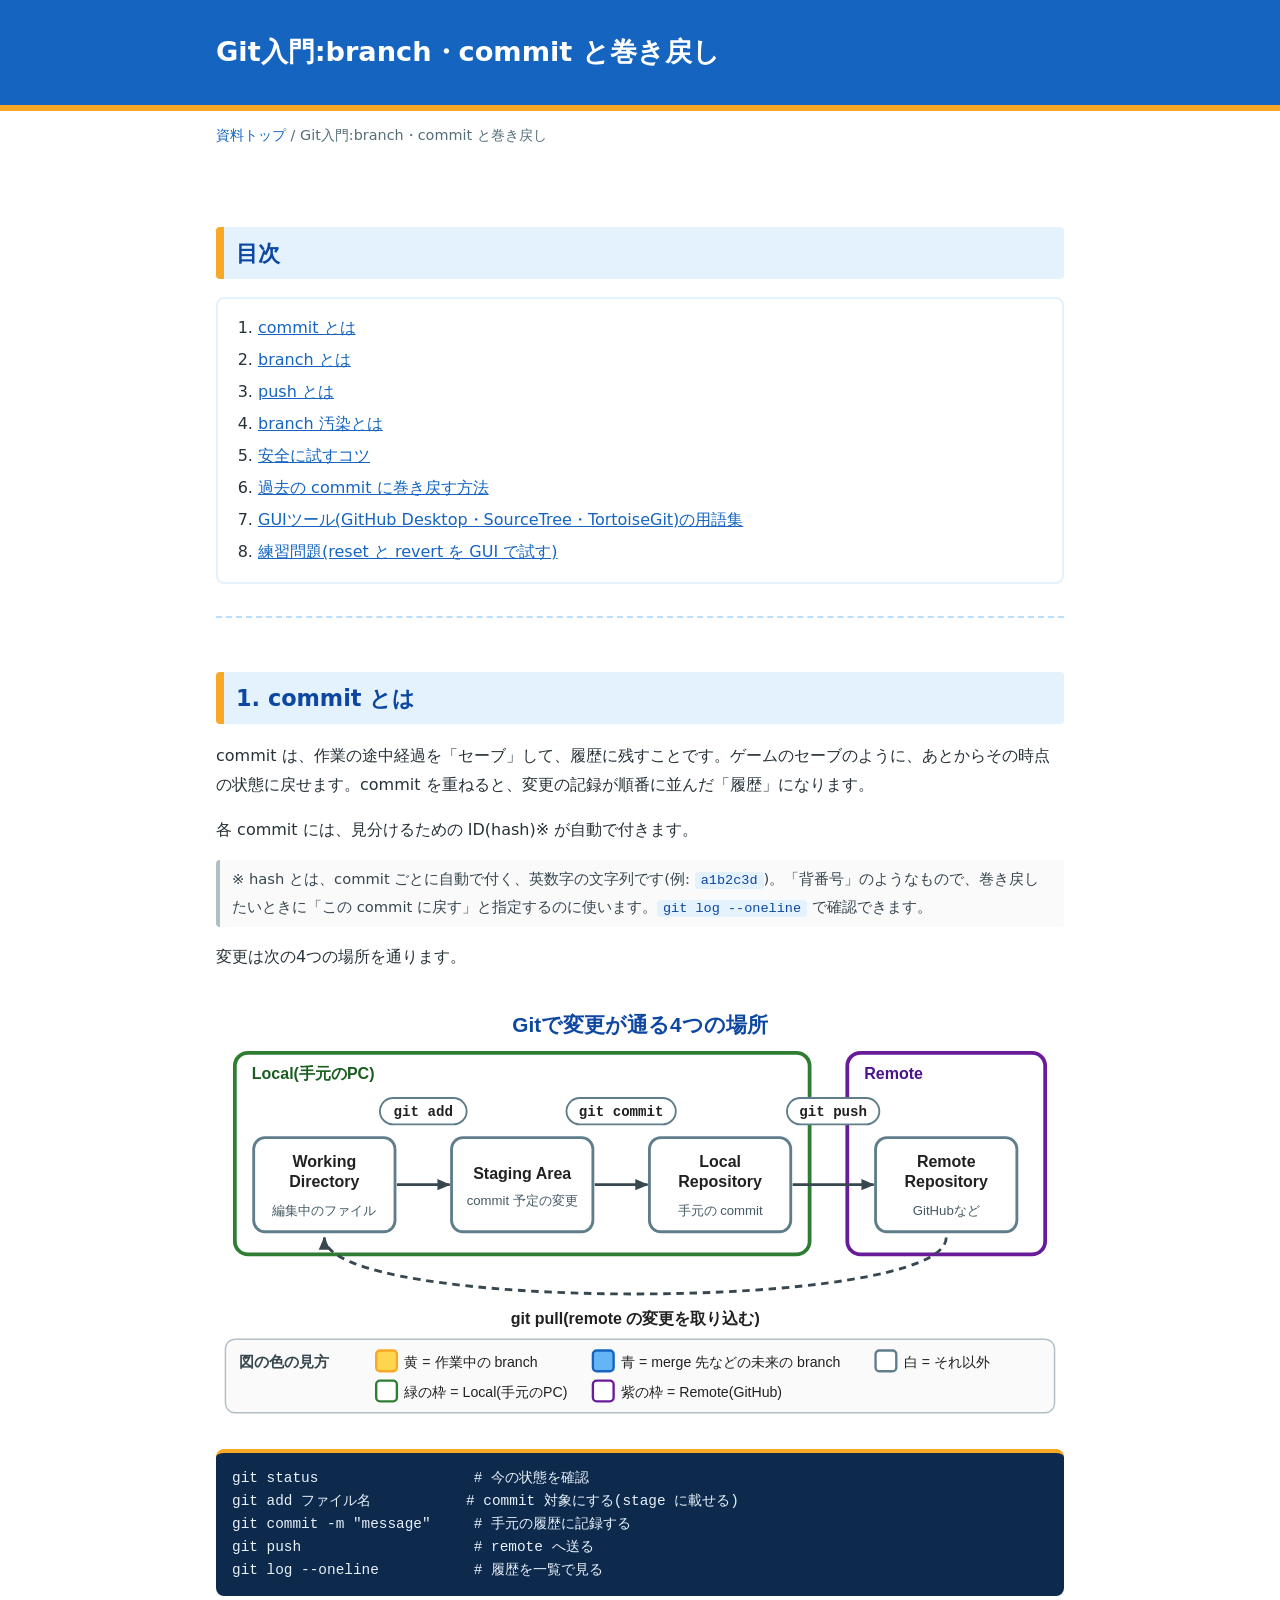
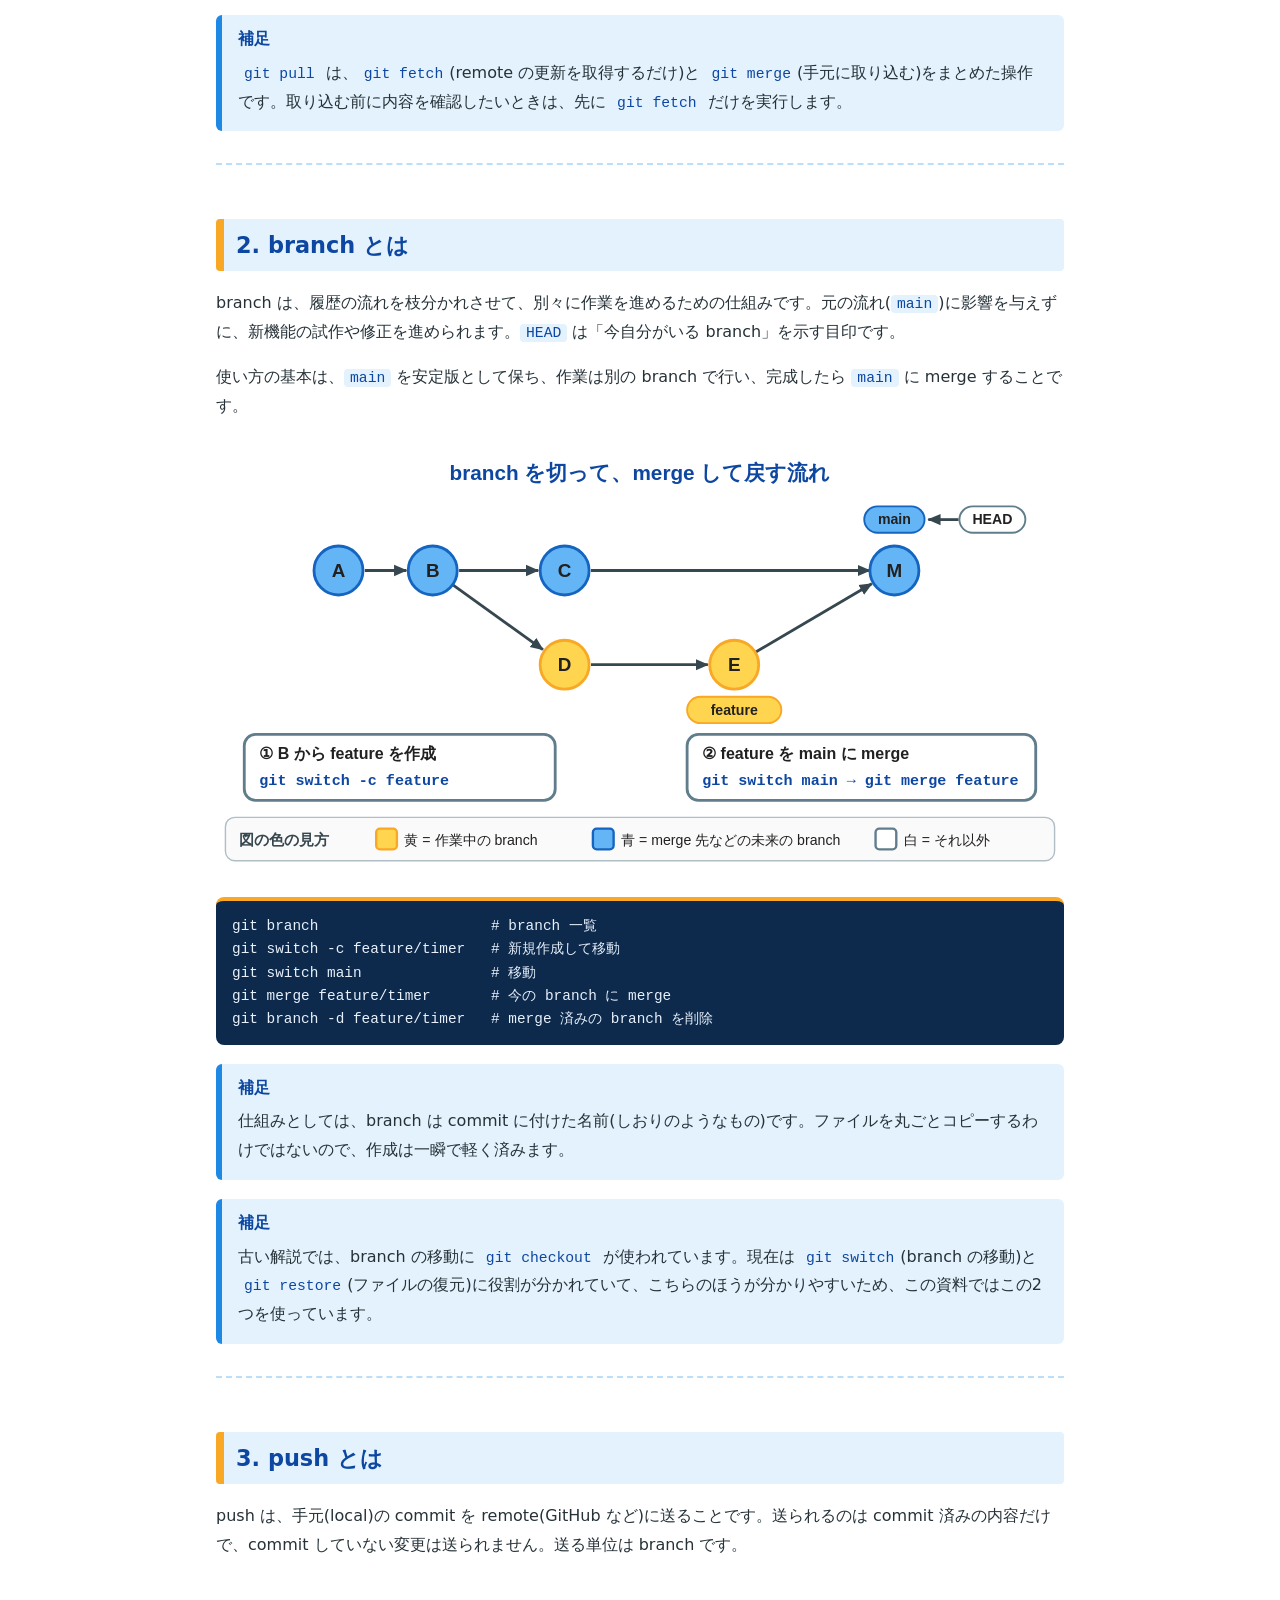
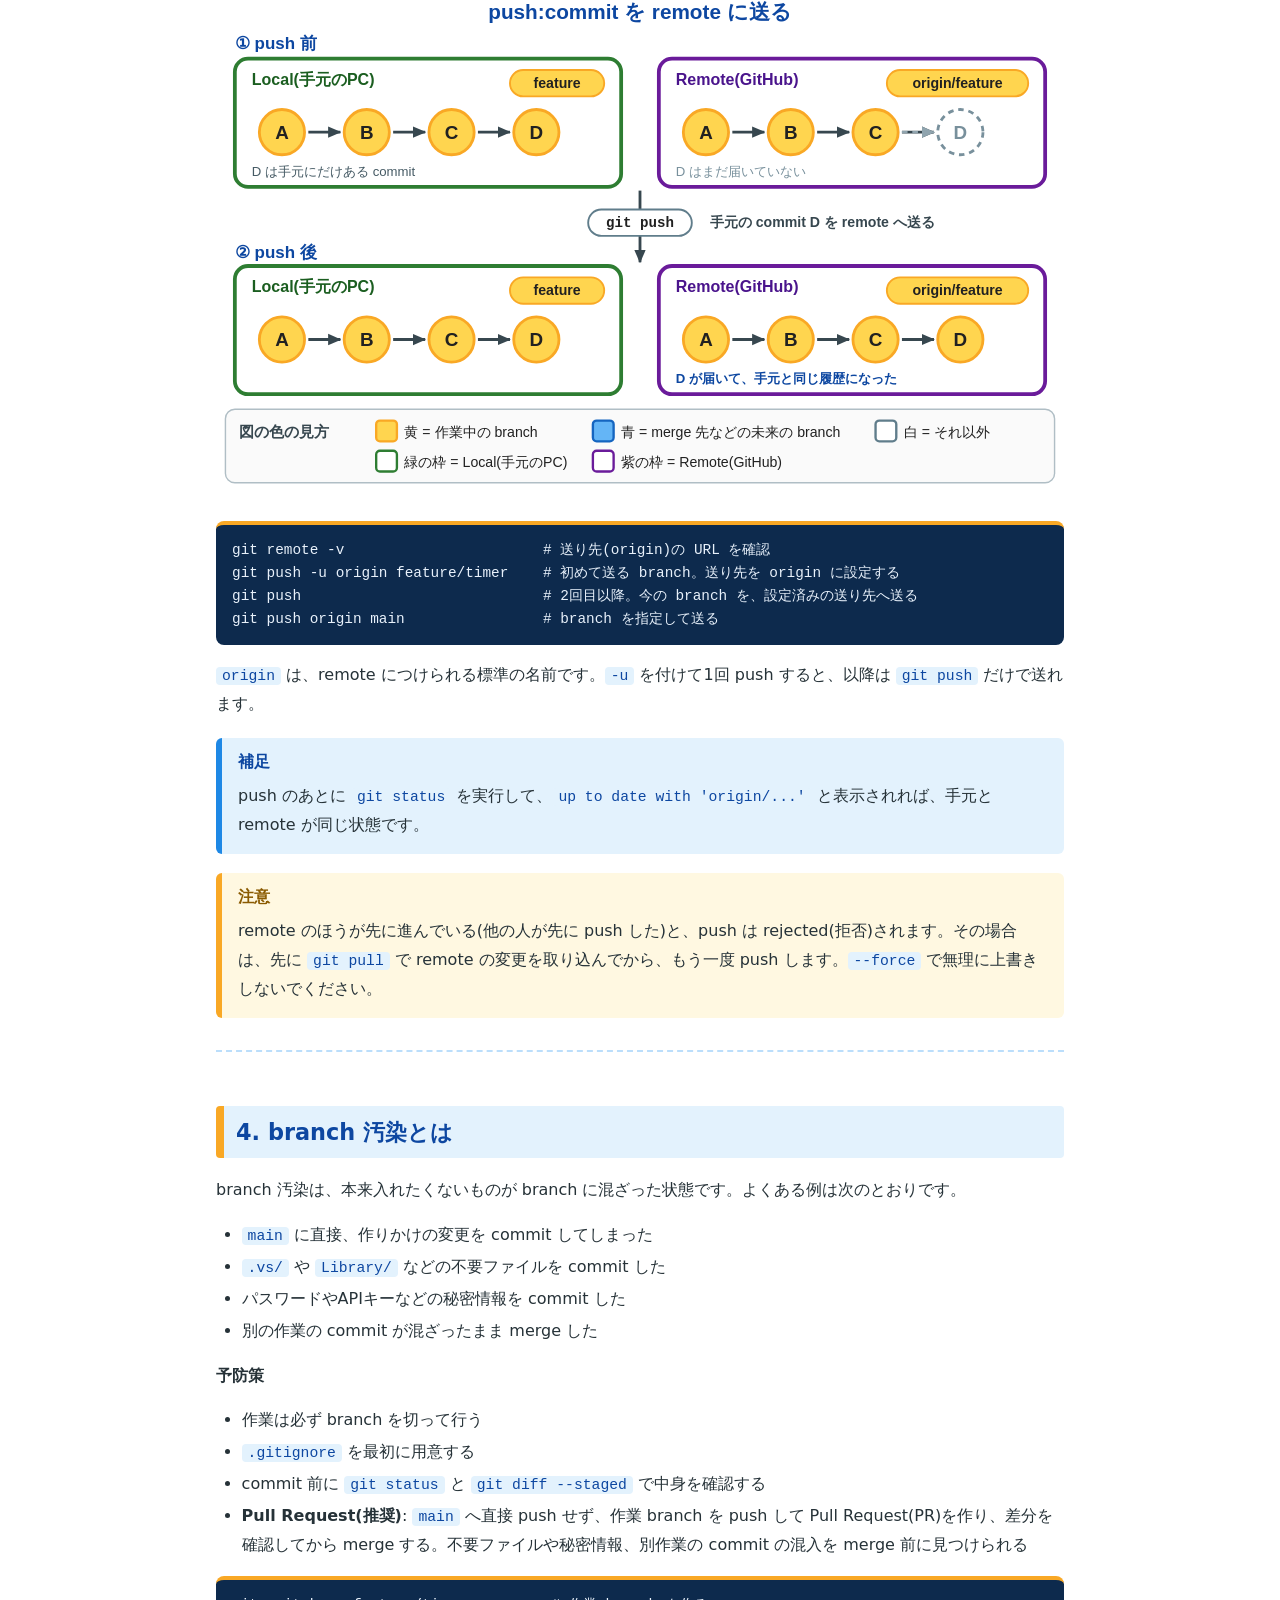
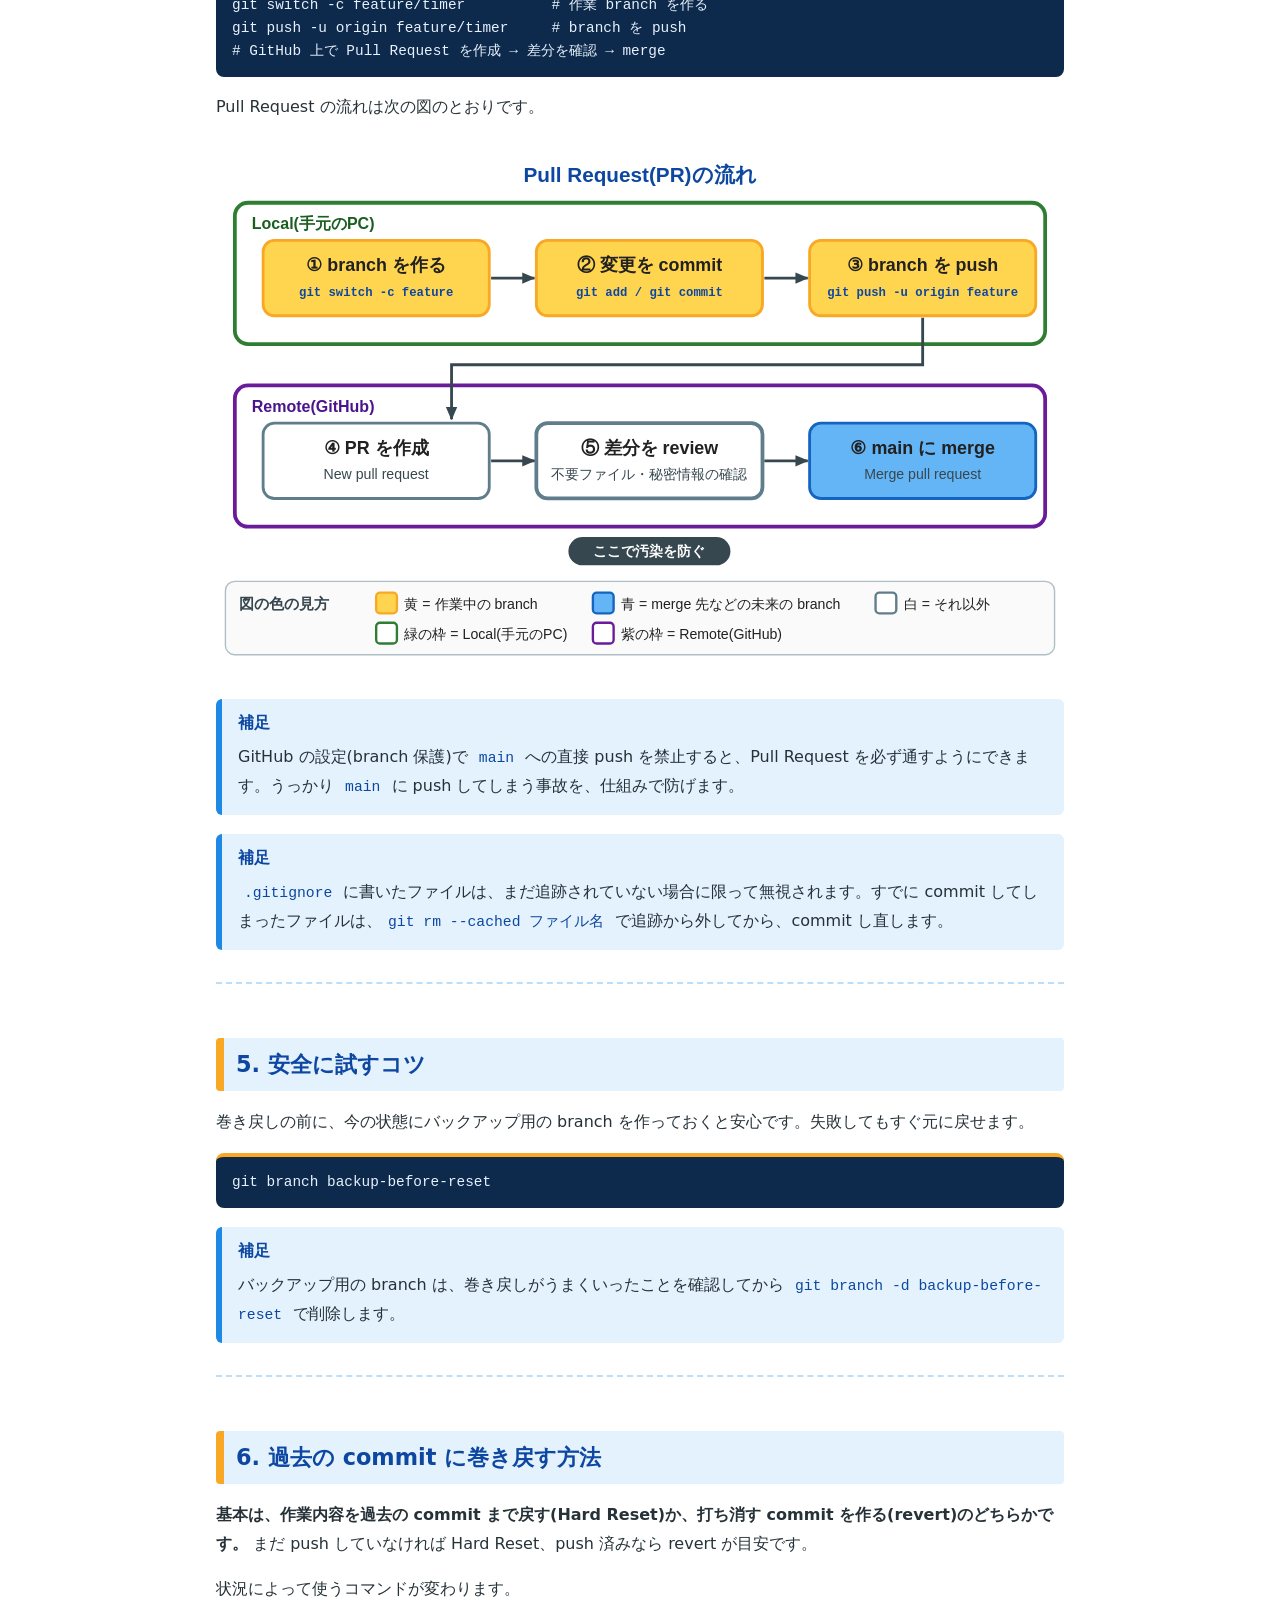
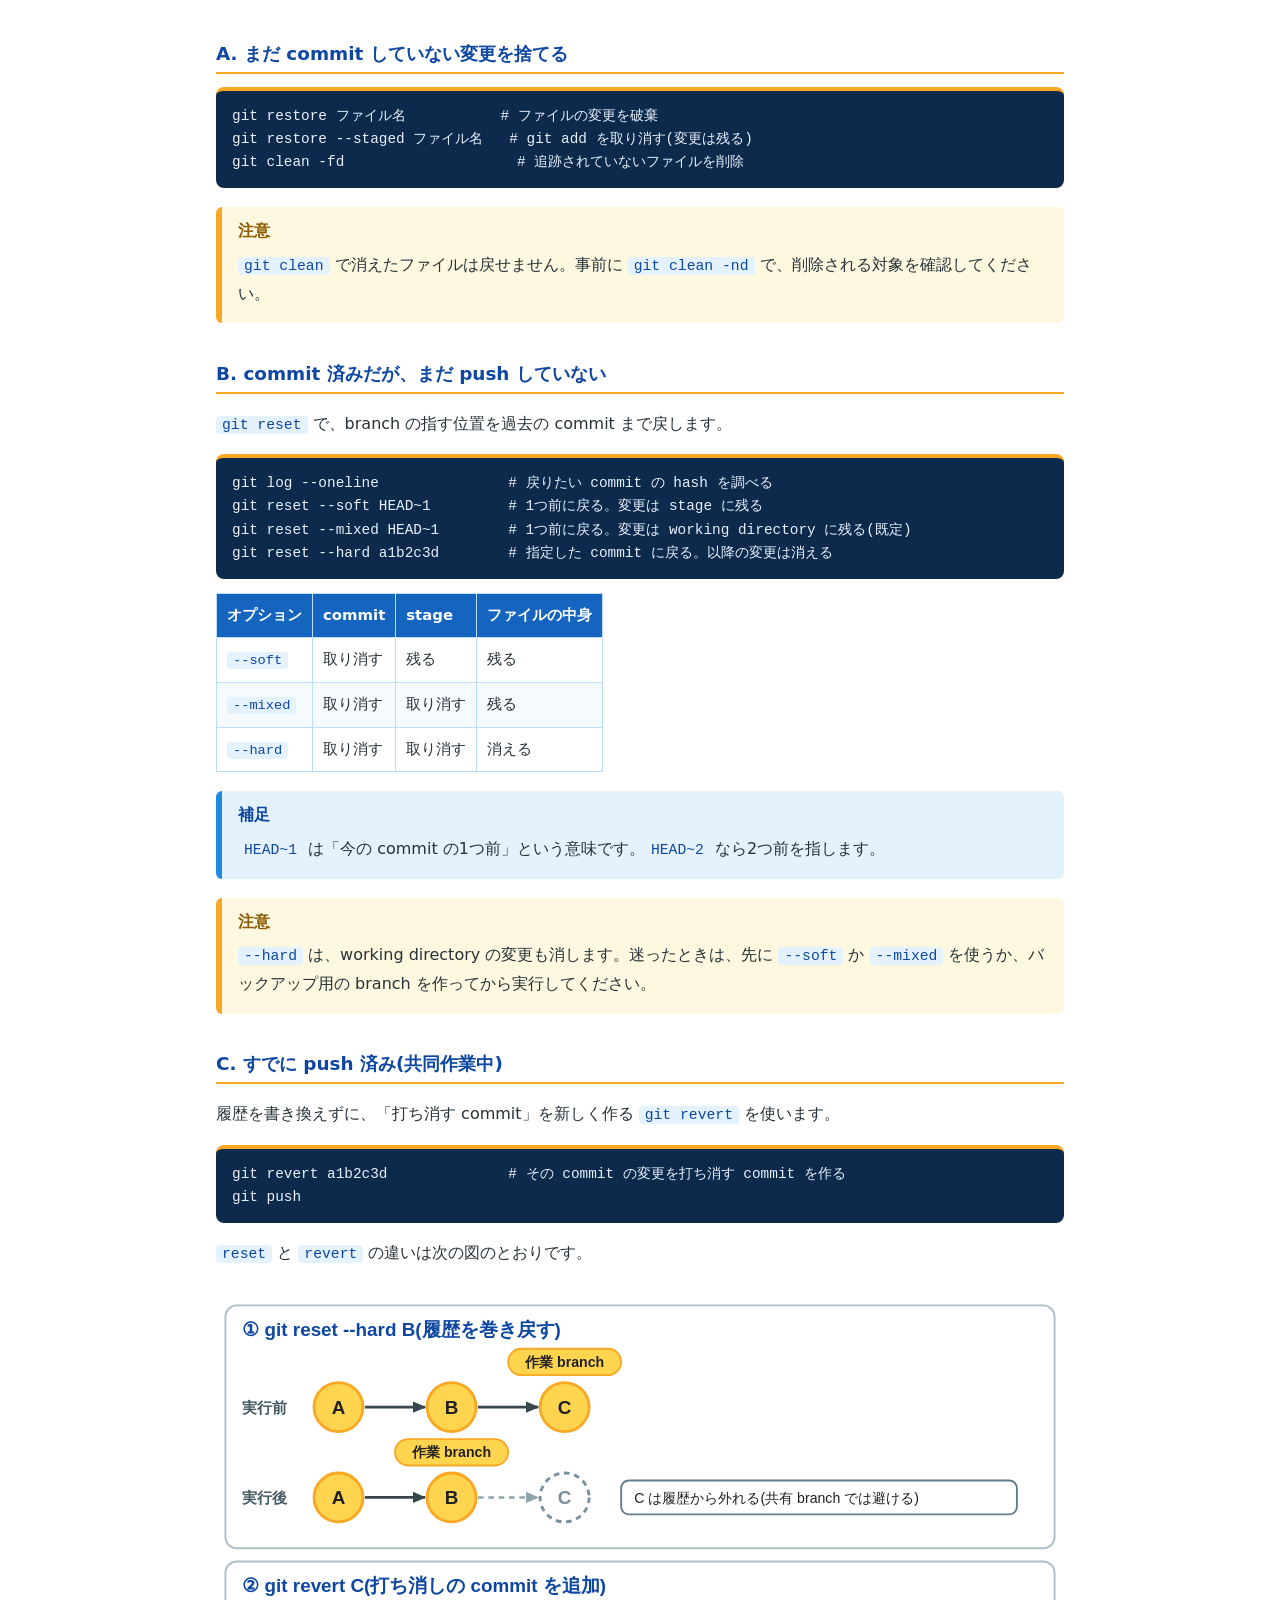
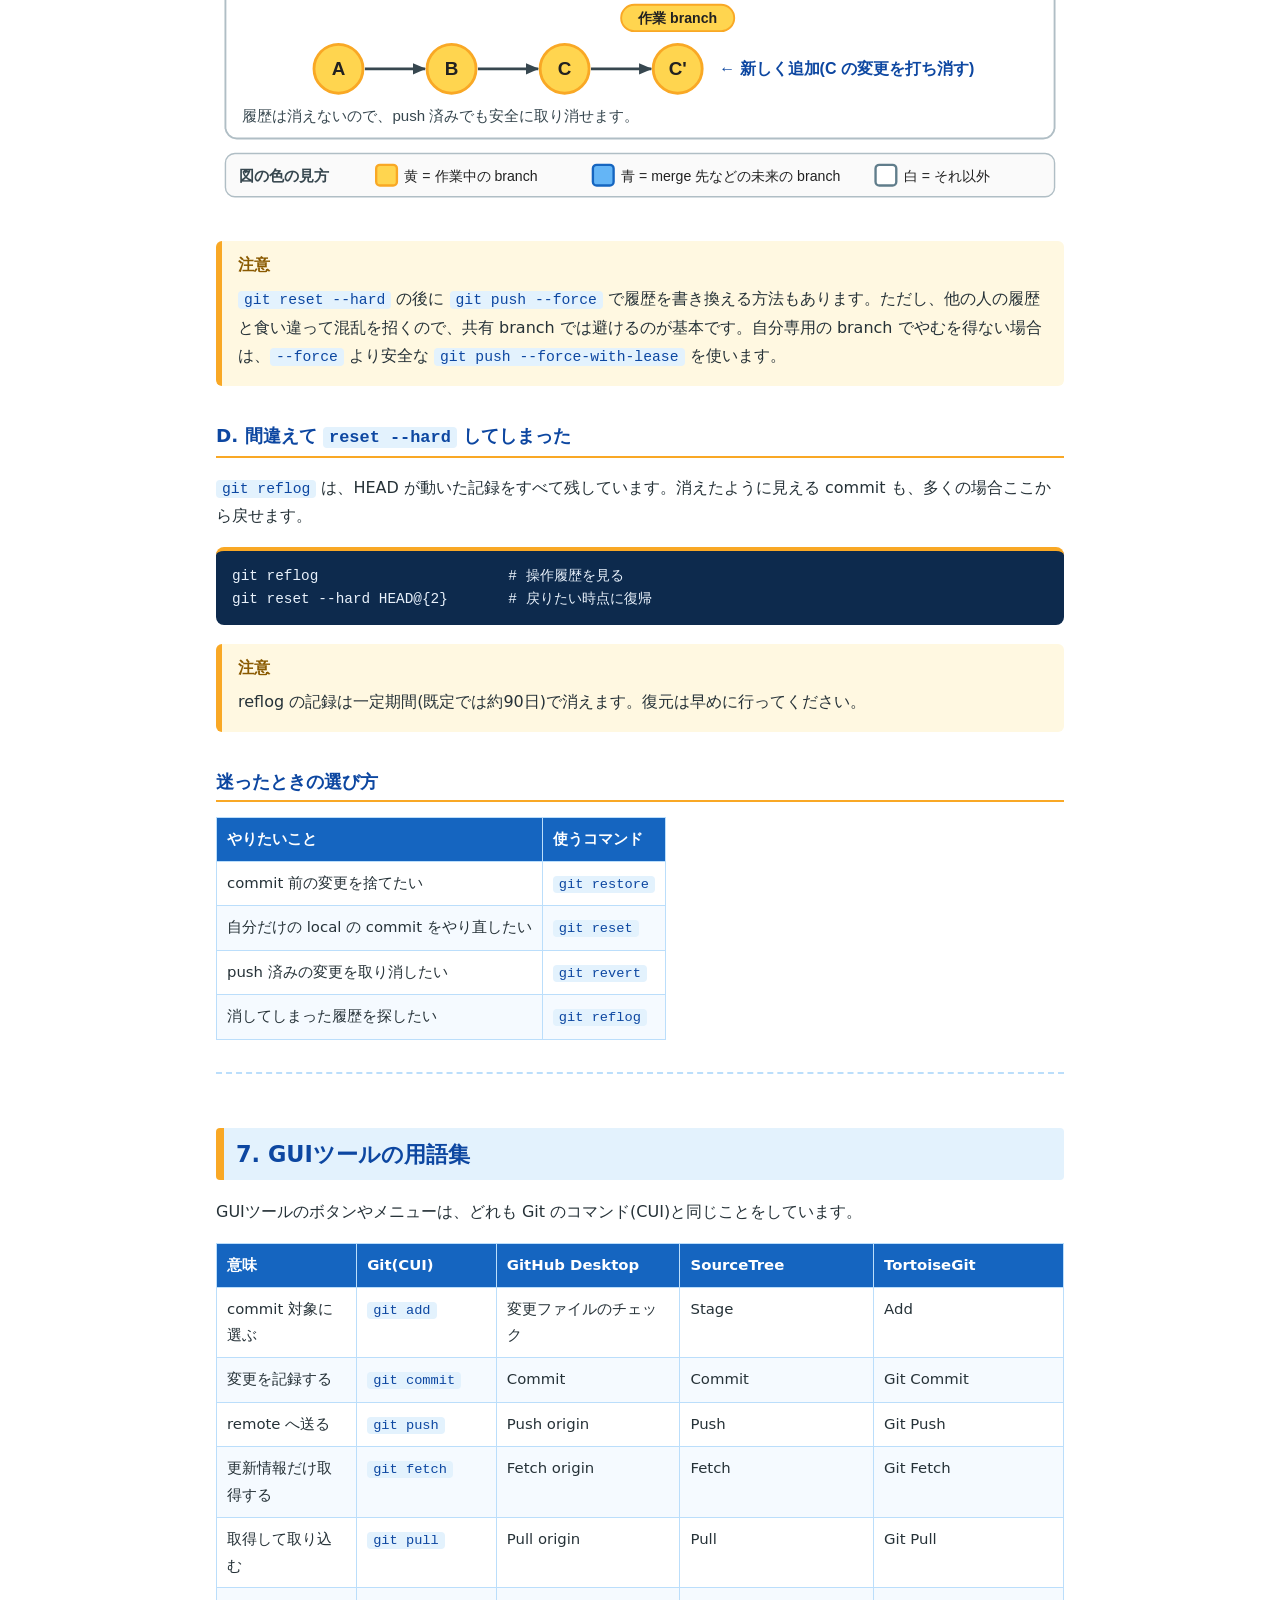
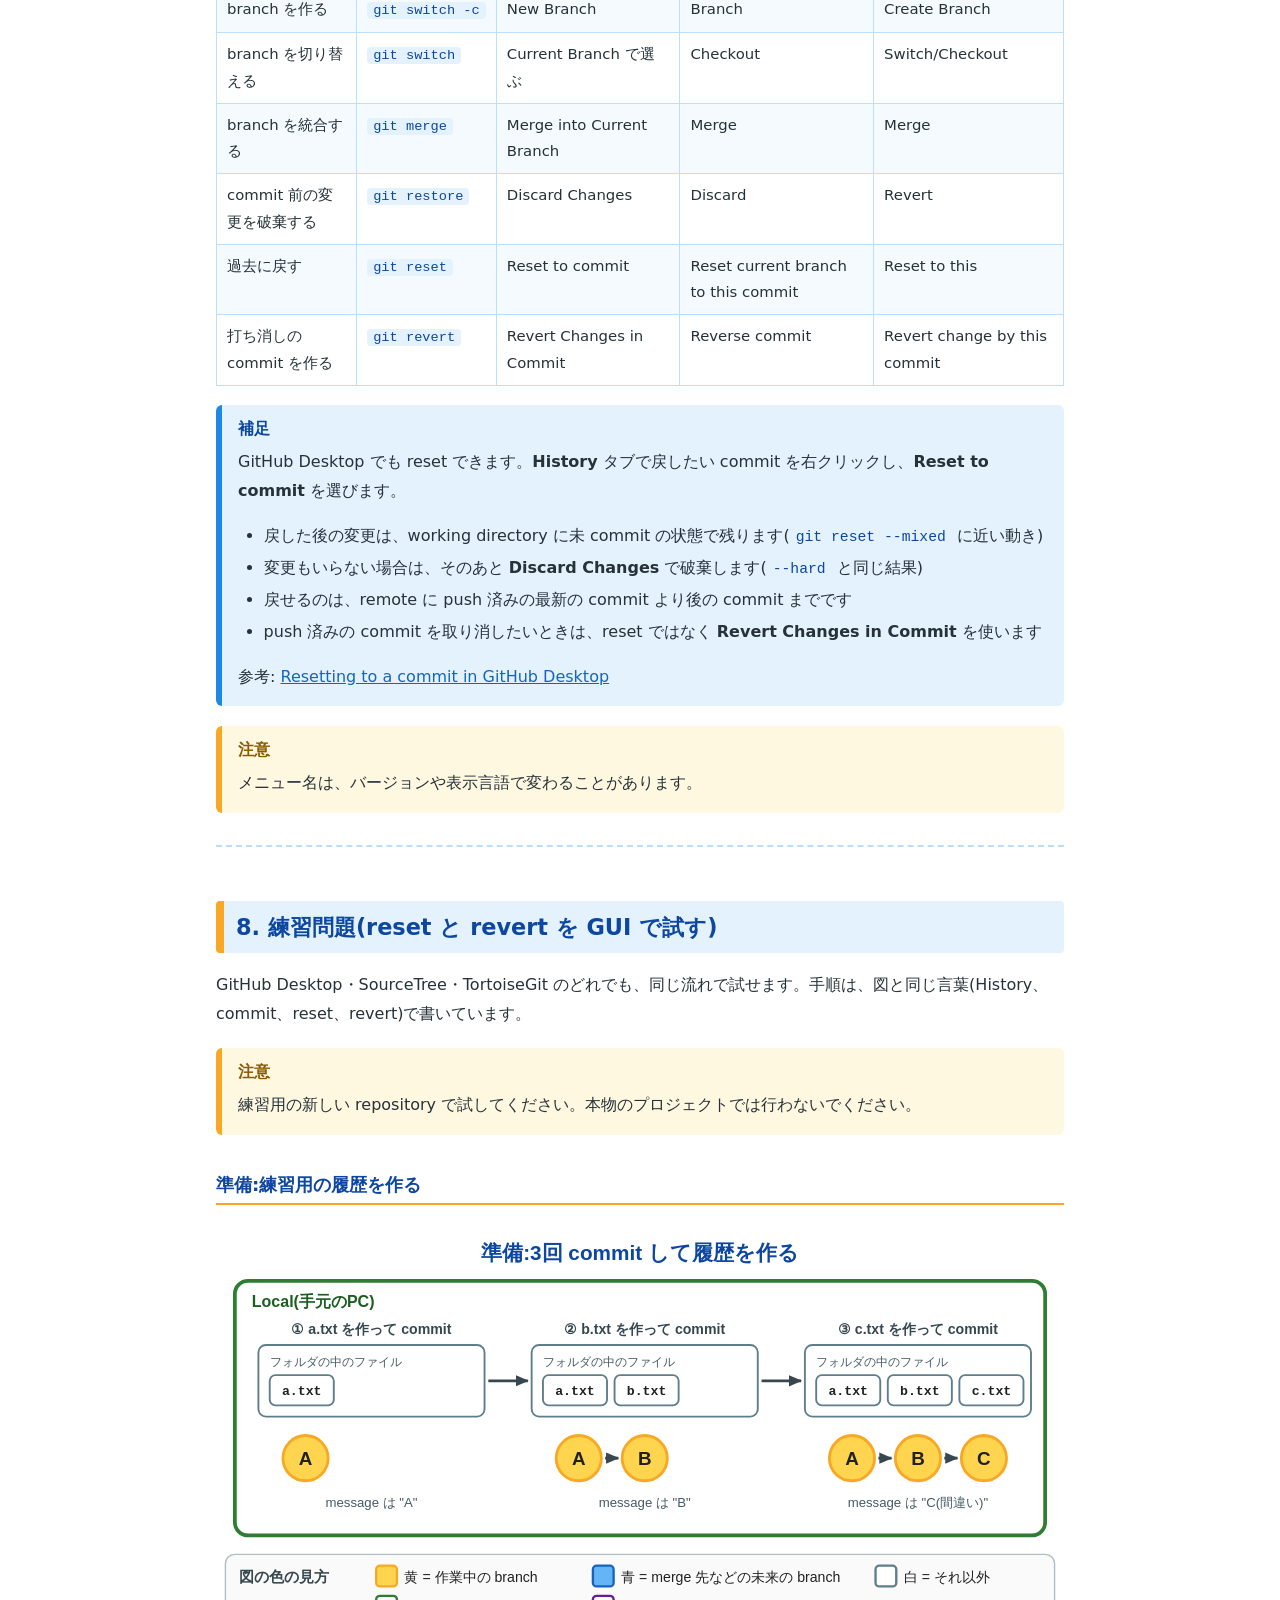
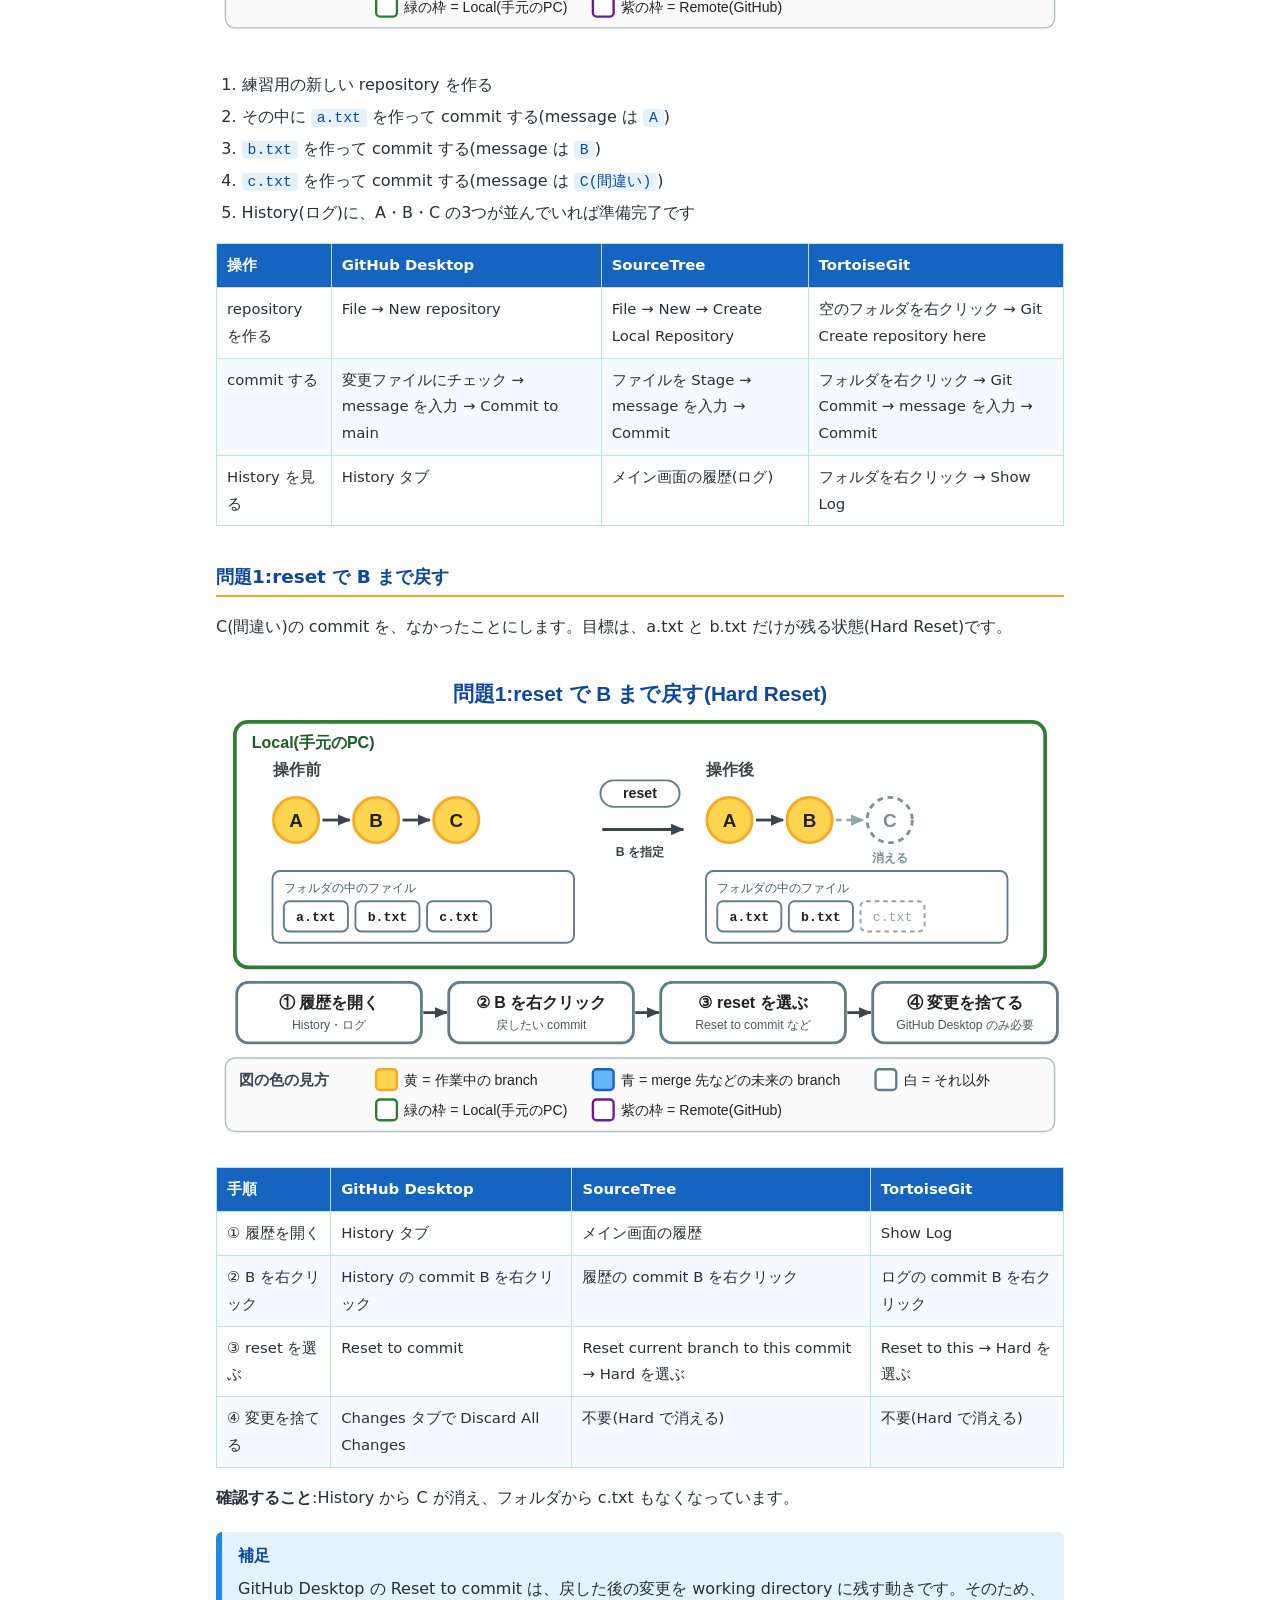
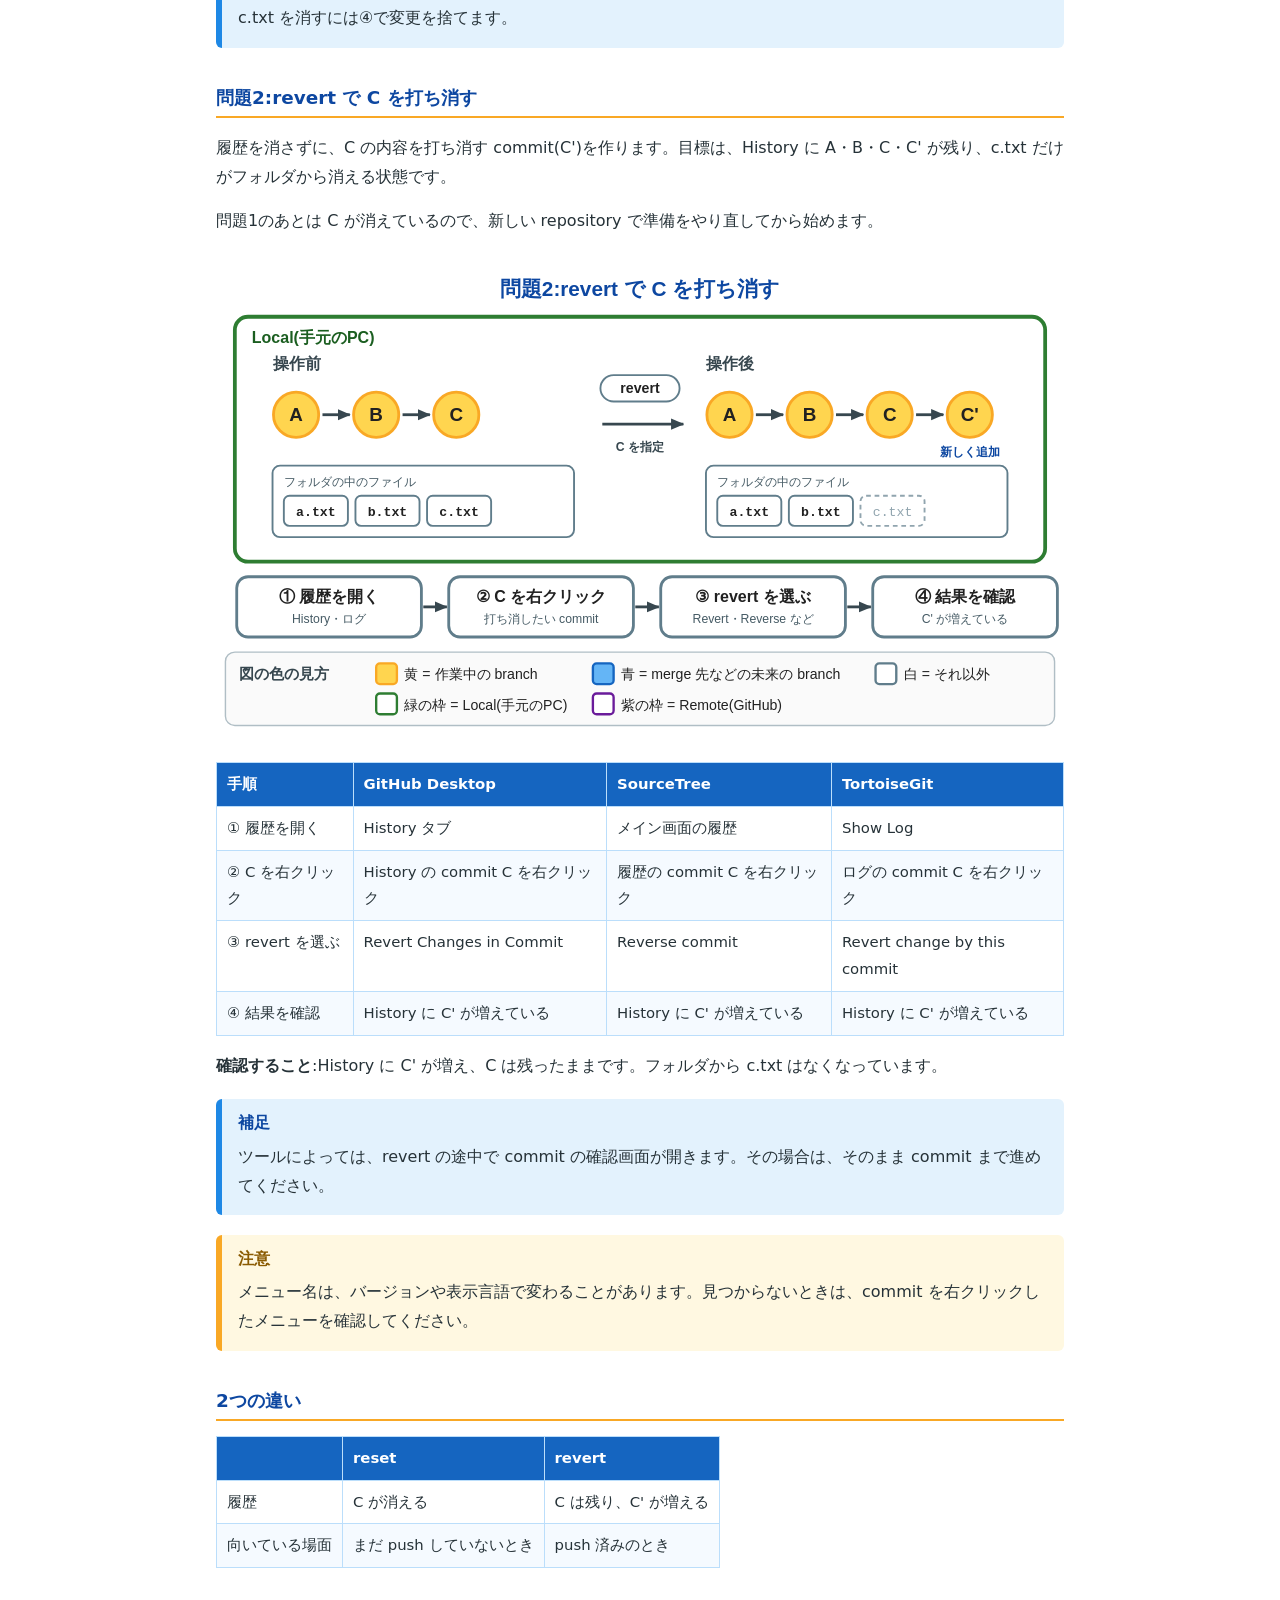
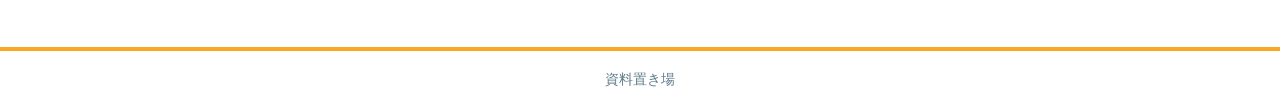
==== commit 8277cbaf: "表示順番を変更 表示順番の変更" ====
--- a/docs/git/index.html
+++ b/docs/git/index.html
@@ -16,8 +16,8 @@
 <li><a href="#sec2">branch とは</a></li>
 <li><a href="#sec3">push とは</a></li>
 <li><a href="#sec4">branch 汚染とは</a></li>
-<li><a href="#sec5">過去の commit に巻き戻す方法</a></li>
-<li><a href="#sec6">安全に試すコツ</a></li>
+<li><a href="#sec5">安全に試すコツ</a></li>
+<li><a href="#sec6">過去の commit に巻き戻す方法</a></li>
 <li><a href="#sec7">GUIツール(GitHub Desktop・SourceTree・TortoiseGit)の用語集</a></li>
 <li><a href="#sec8">練習問題(reset と revert を GUI で試す)</a></li>
 </ol>
@@ -106,7 +106,16 @@
 <p><code>.gitignore</code> に書いたファイルは、まだ追跡されていない場合に限って無視されます。すでに commit してしまったファイルは、<code>git rm --cached ファイル名</code> で追跡から外してから、commit し直します。</p>
 </div>
 <hr />
-<h2 id="sec5">5. 過去の commit に巻き戻す方法</h2>
+<h2 id="sec5">5. 安全に試すコツ</h2>
+<p>巻き戻しの前に、今の状態にバックアップ用の branch を作っておくと安心です。失敗してもすぐ元に戻せます。</p>
+<pre><code class="language-bash">git branch backup-before-reset
+</code></pre>
+<div class="note note-info">
+<p class="note-title">補足</p>
+<p>バックアップ用の branch は、巻き戻しがうまくいったことを確認してから <code>git branch -d backup-before-reset</code> で削除します。</p>
+</div>
+<hr />
+<h2 id="sec6">6. 過去の commit に巻き戻す方法</h2>
 <p><strong>基本は、作業内容を過去の commit まで戻す(Hard Reset)か、打ち消す commit を作る(revert)のどちらかです。</strong>
 まだ push していなければ Hard Reset、push 済みなら revert が目安です。</p>
 <p>状況によって使うコマンドが変わります。</p>
@@ -211,15 +220,6 @@
 </tr>
 </tbody>
 </table>
-<hr />
-<h2 id="sec6">6. 安全に試すコツ</h2>
-<p>巻き戻しの前に、今の状態にバックアップ用の branch を作っておくと安心です。失敗してもすぐ元に戻せます。</p>
-<pre><code class="language-bash">git branch backup-before-reset
-</code></pre>
-<div class="note note-info">
-<p class="note-title">補足</p>
-<p>バックアップ用の branch は、巻き戻しがうまくいったことを確認してから <code>git branch -d backup-before-reset</code> で削除します。</p>
-</div>
 <hr />
 <h2 id="sec7">7. GUIツールの用語集</h2>
 <p>GUIツールのボタンやメニューは、どれも Git のコマンド(CUI)と同じことをしています。</p>
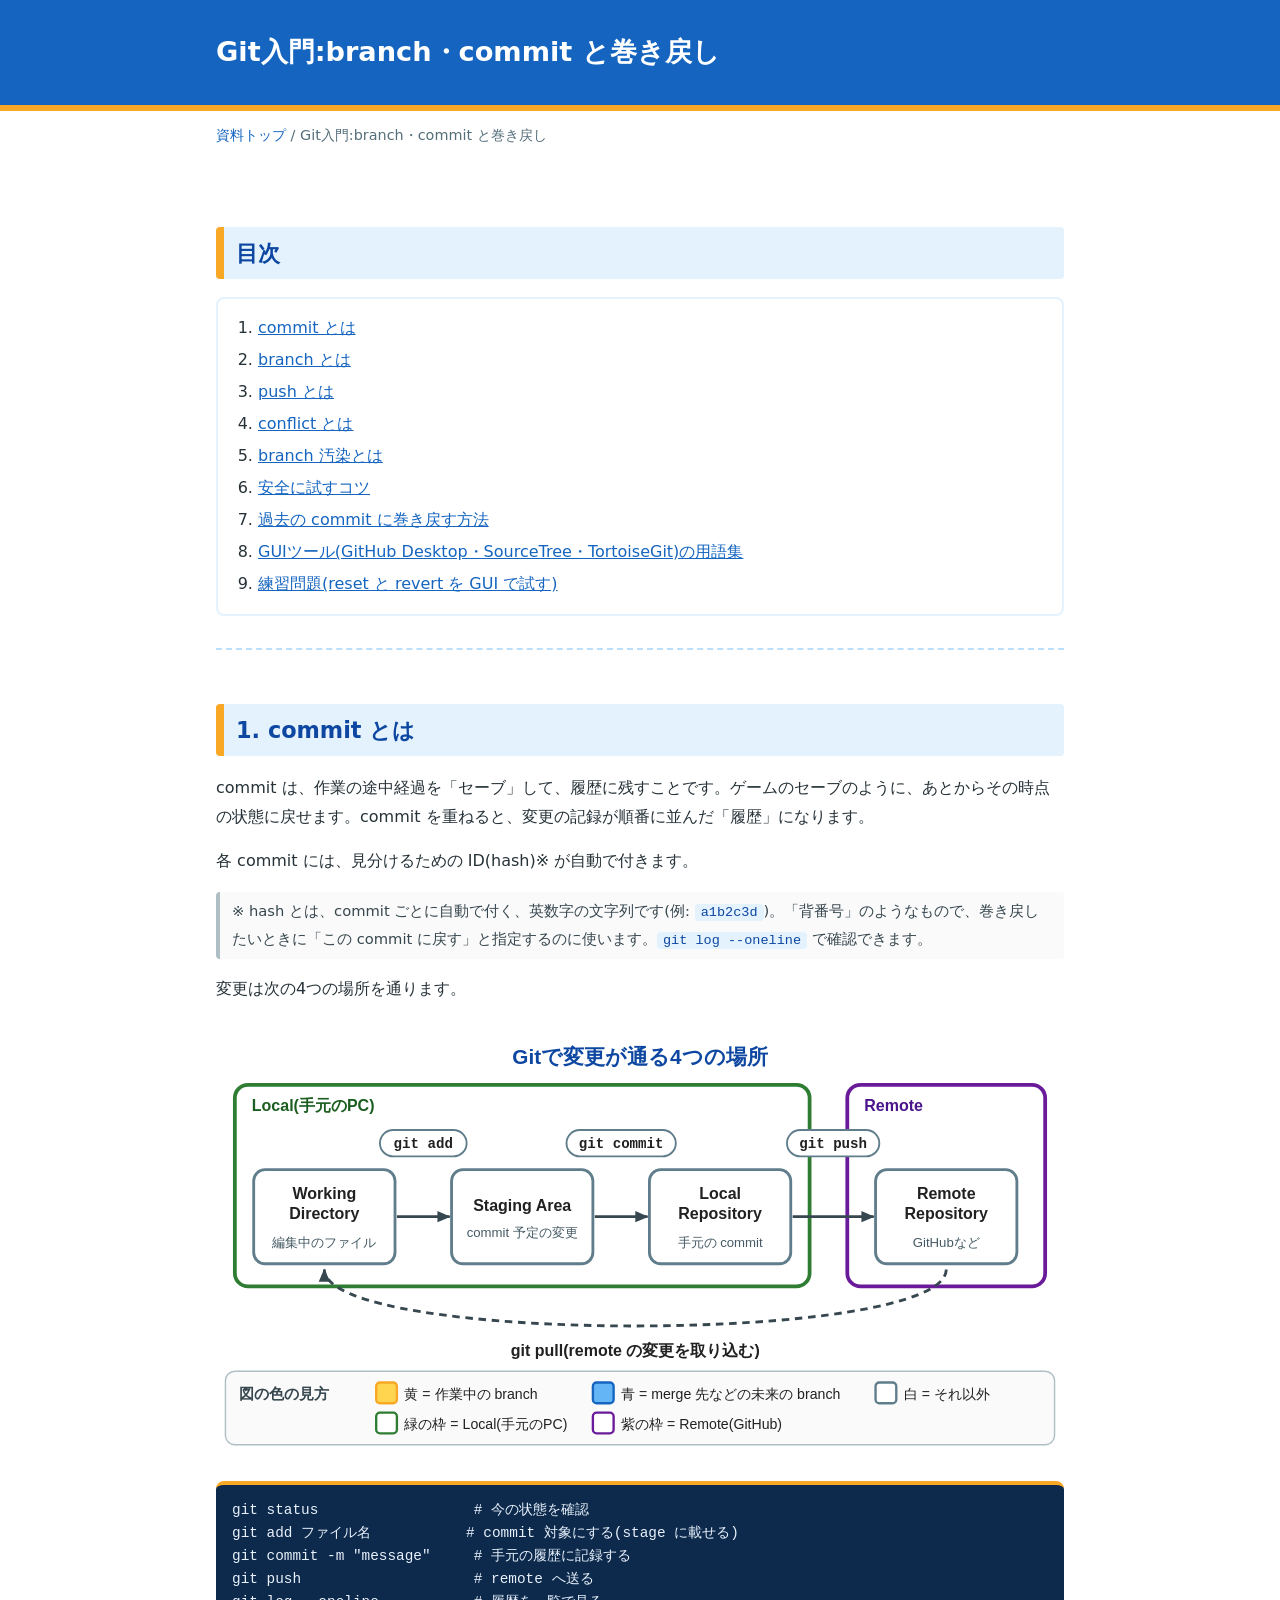
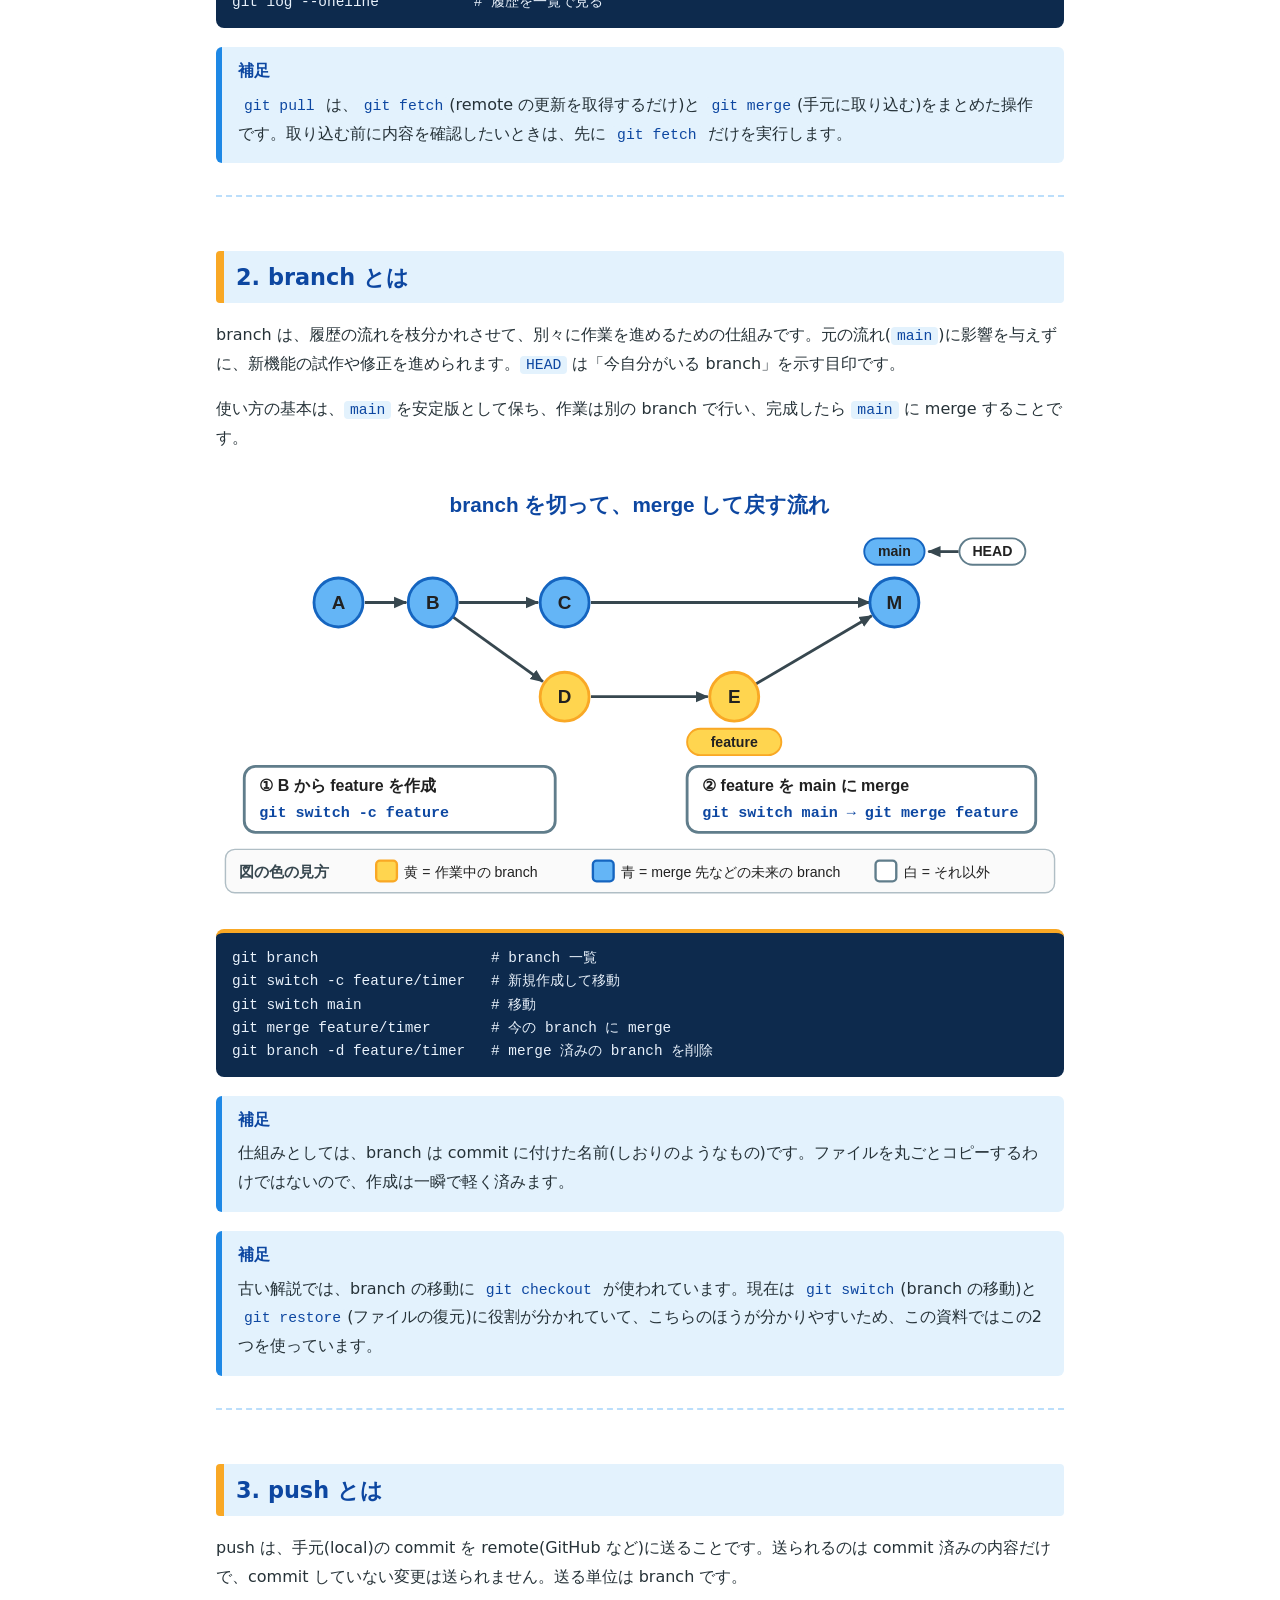
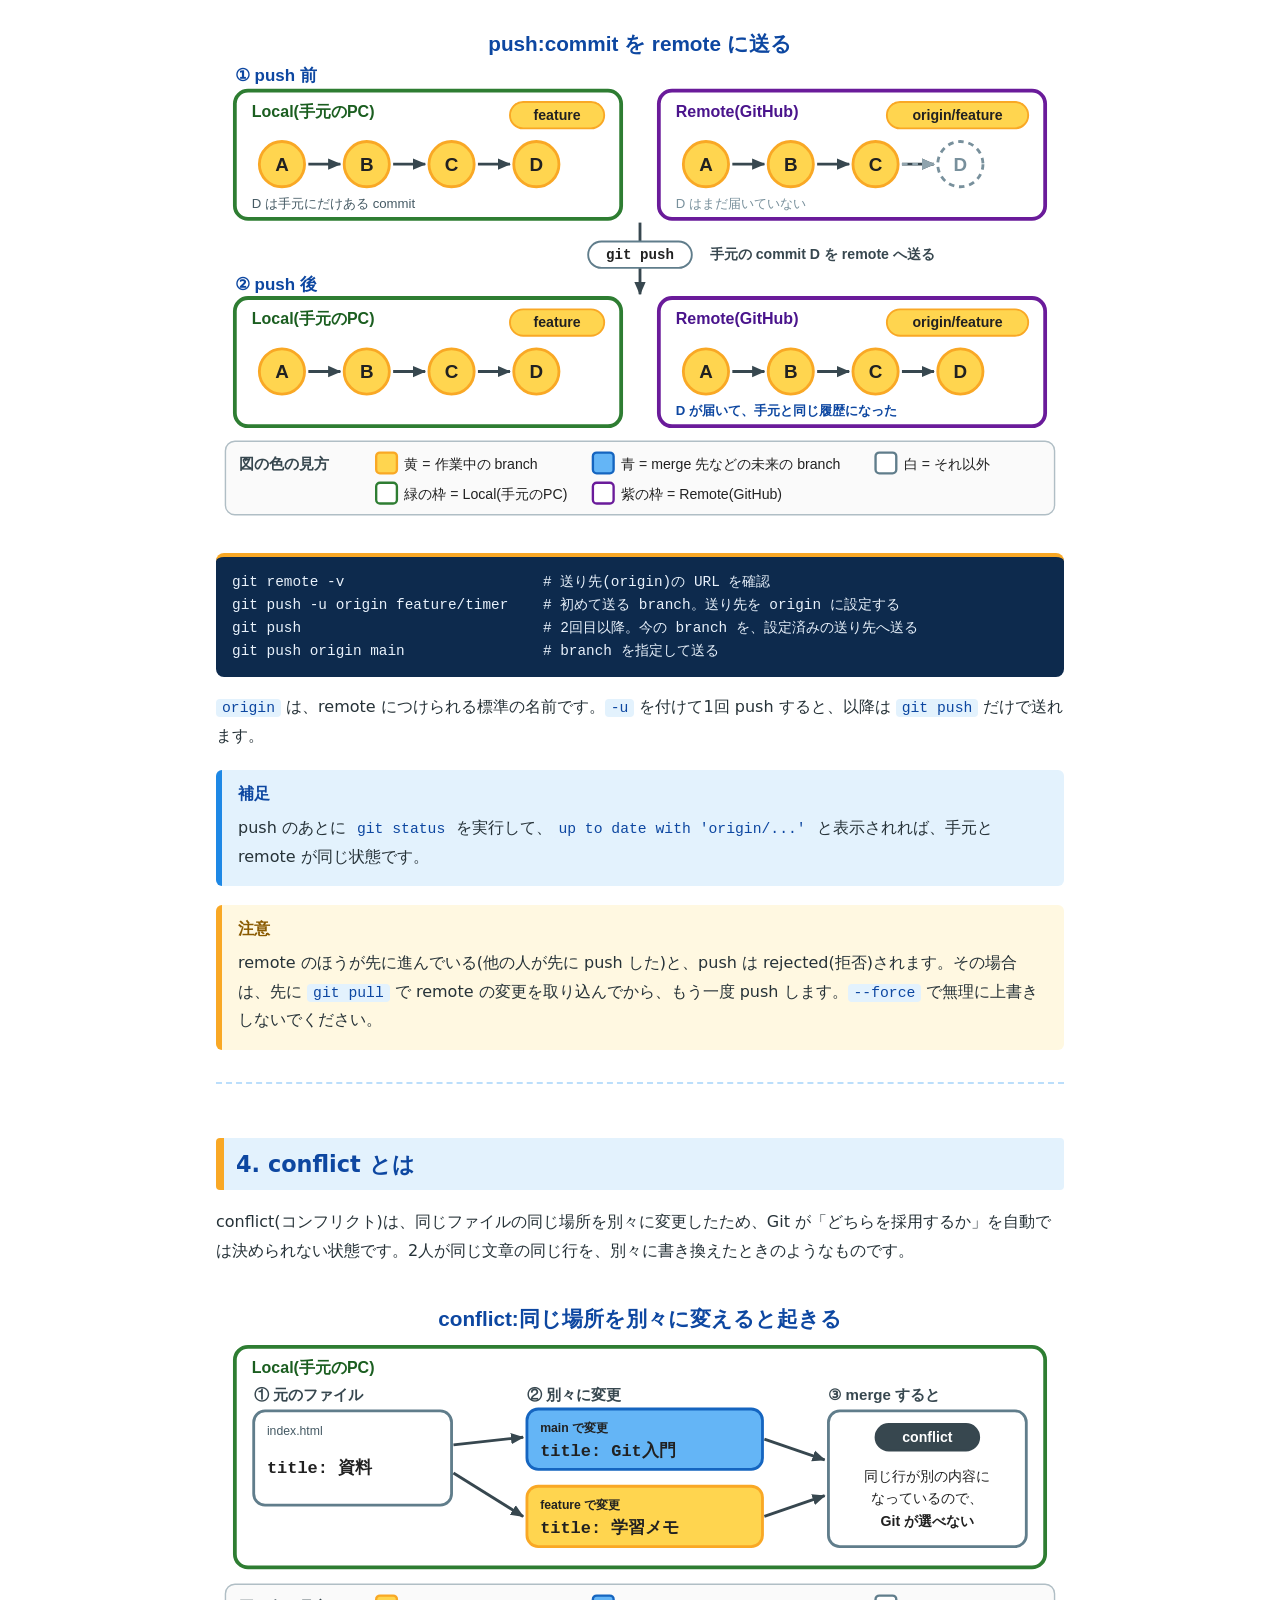
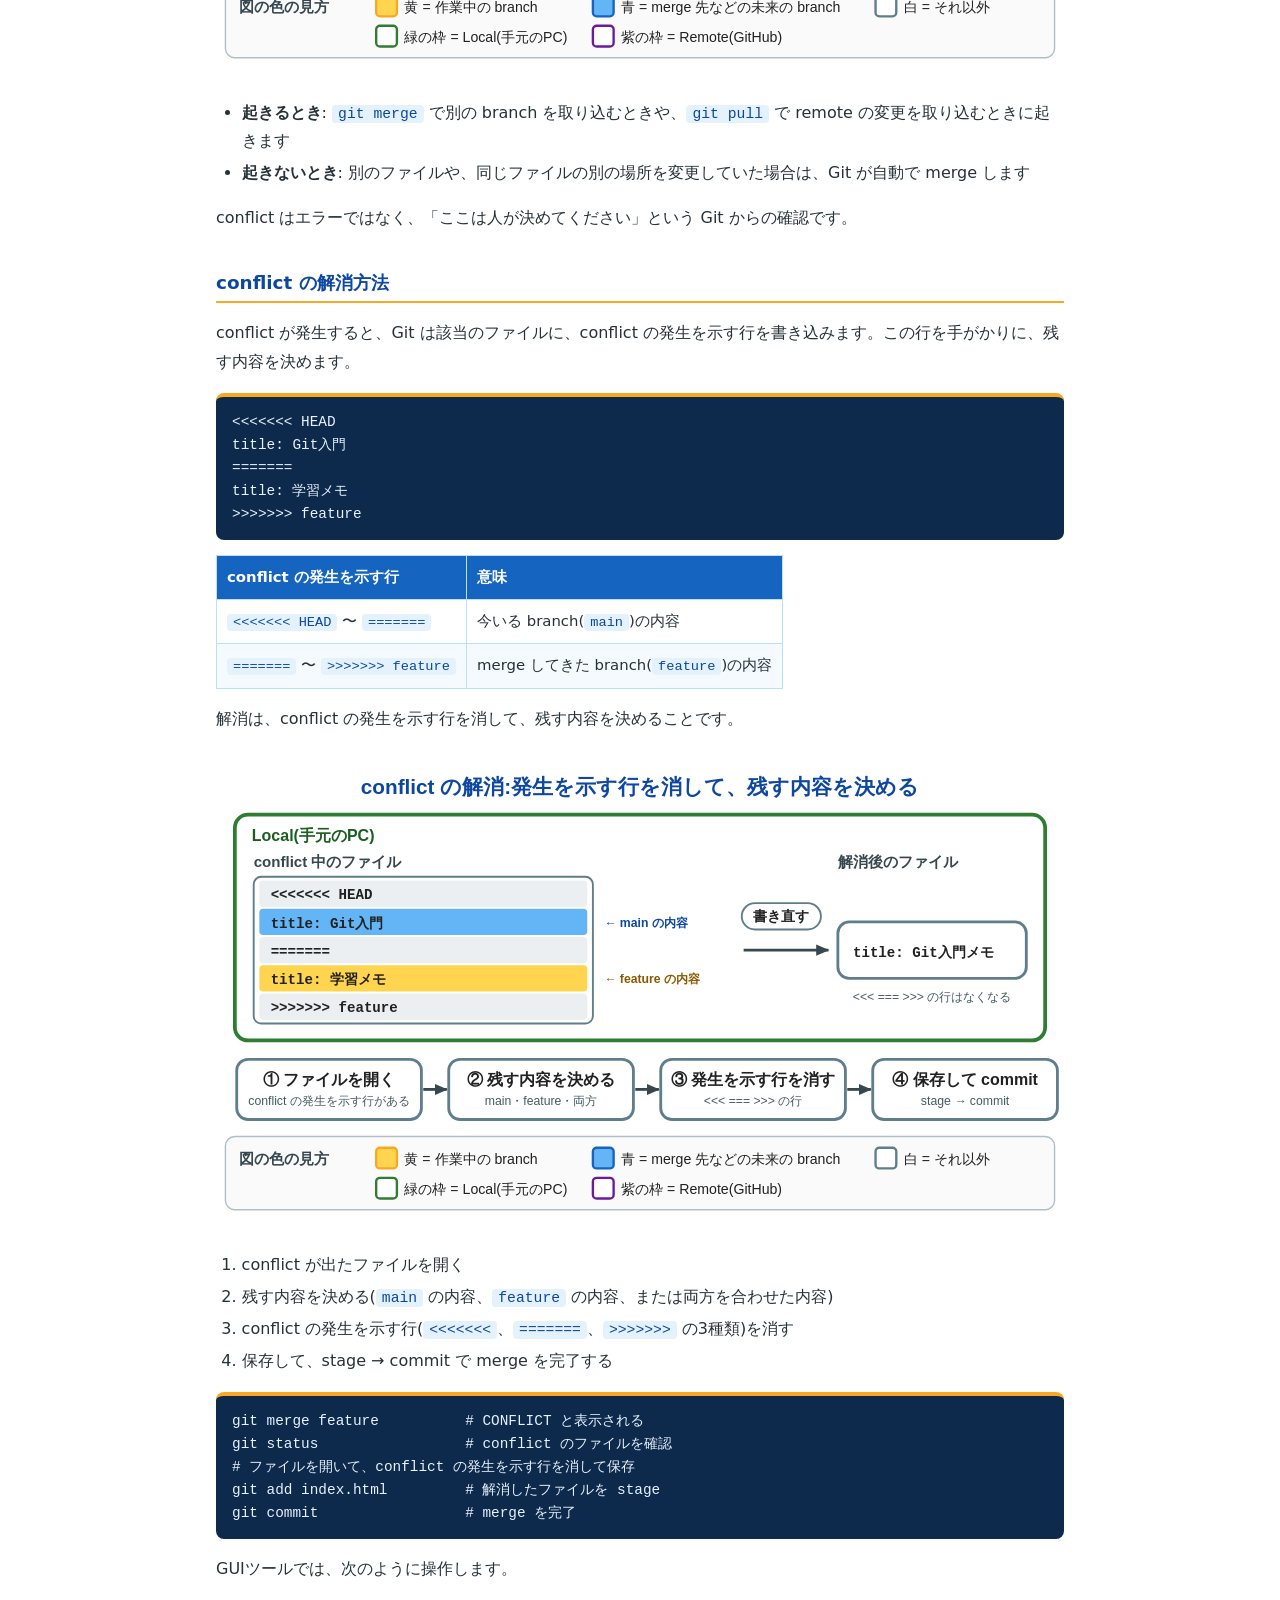
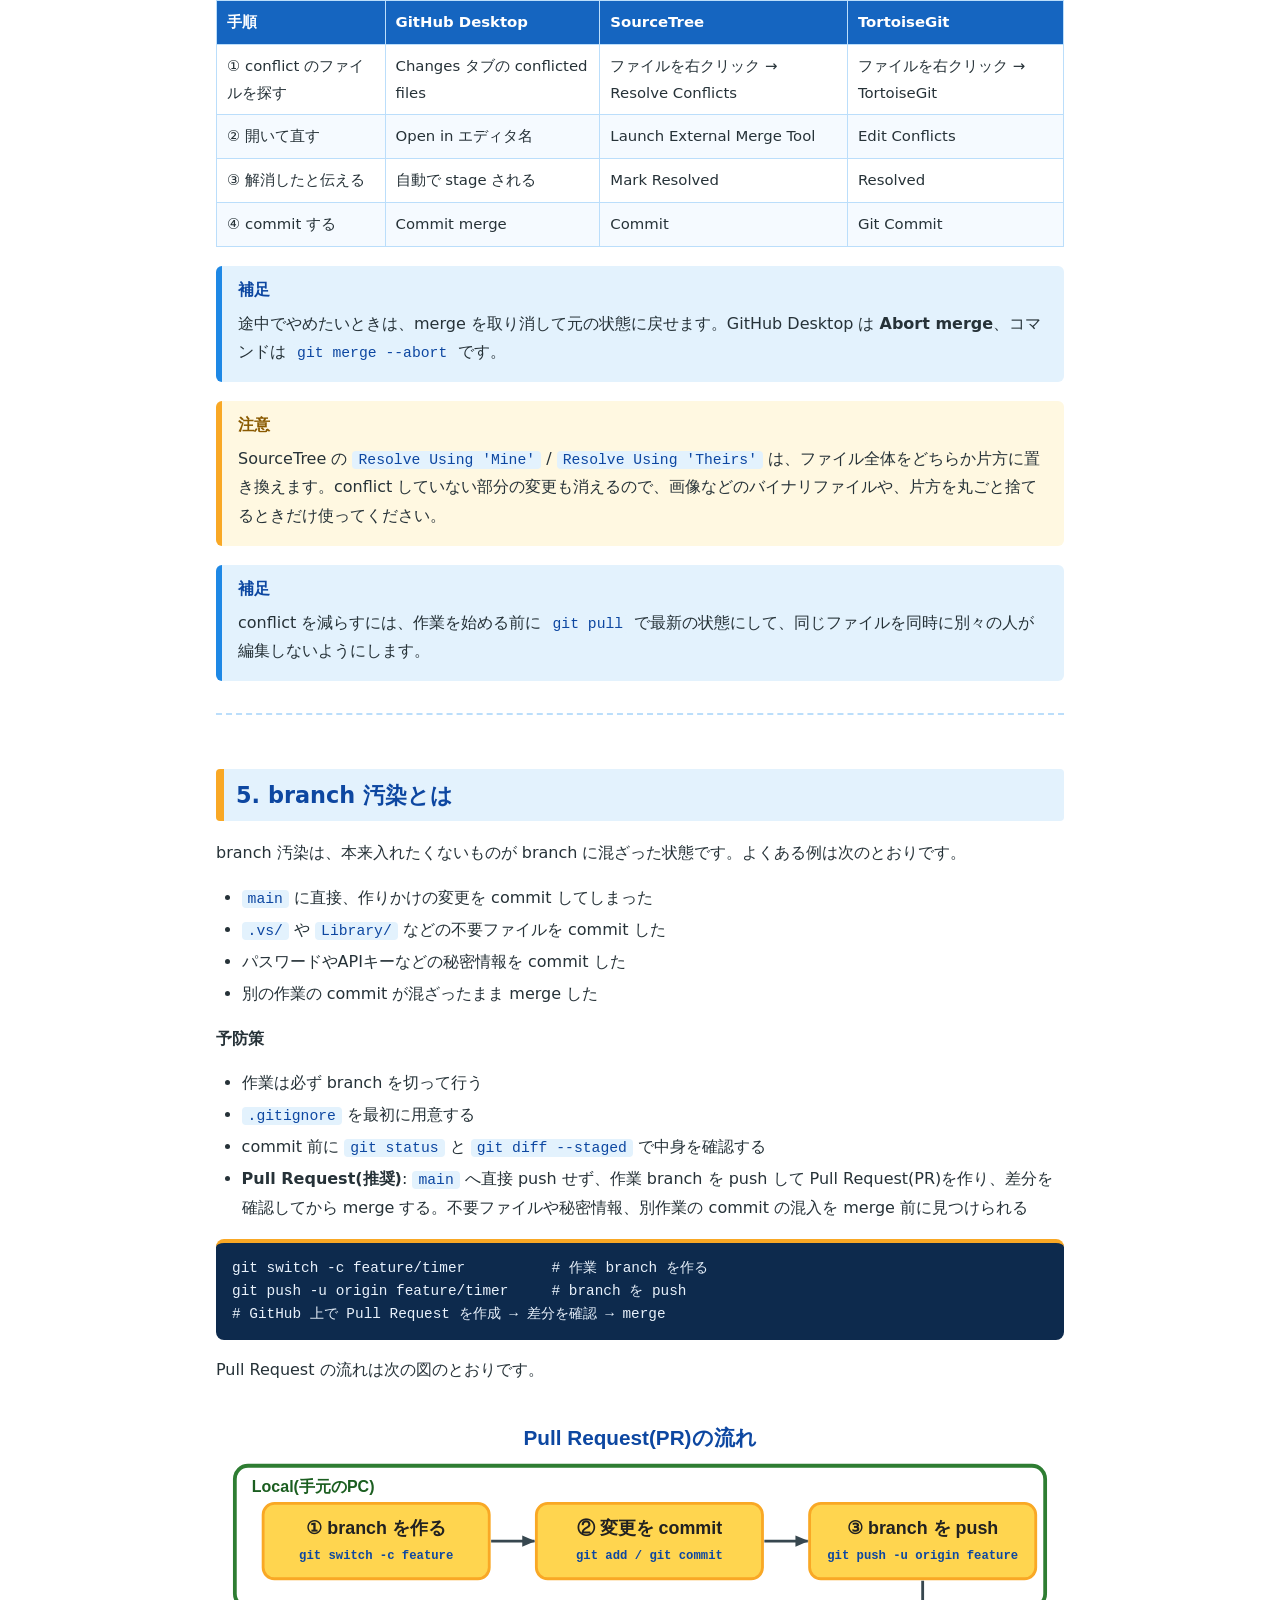
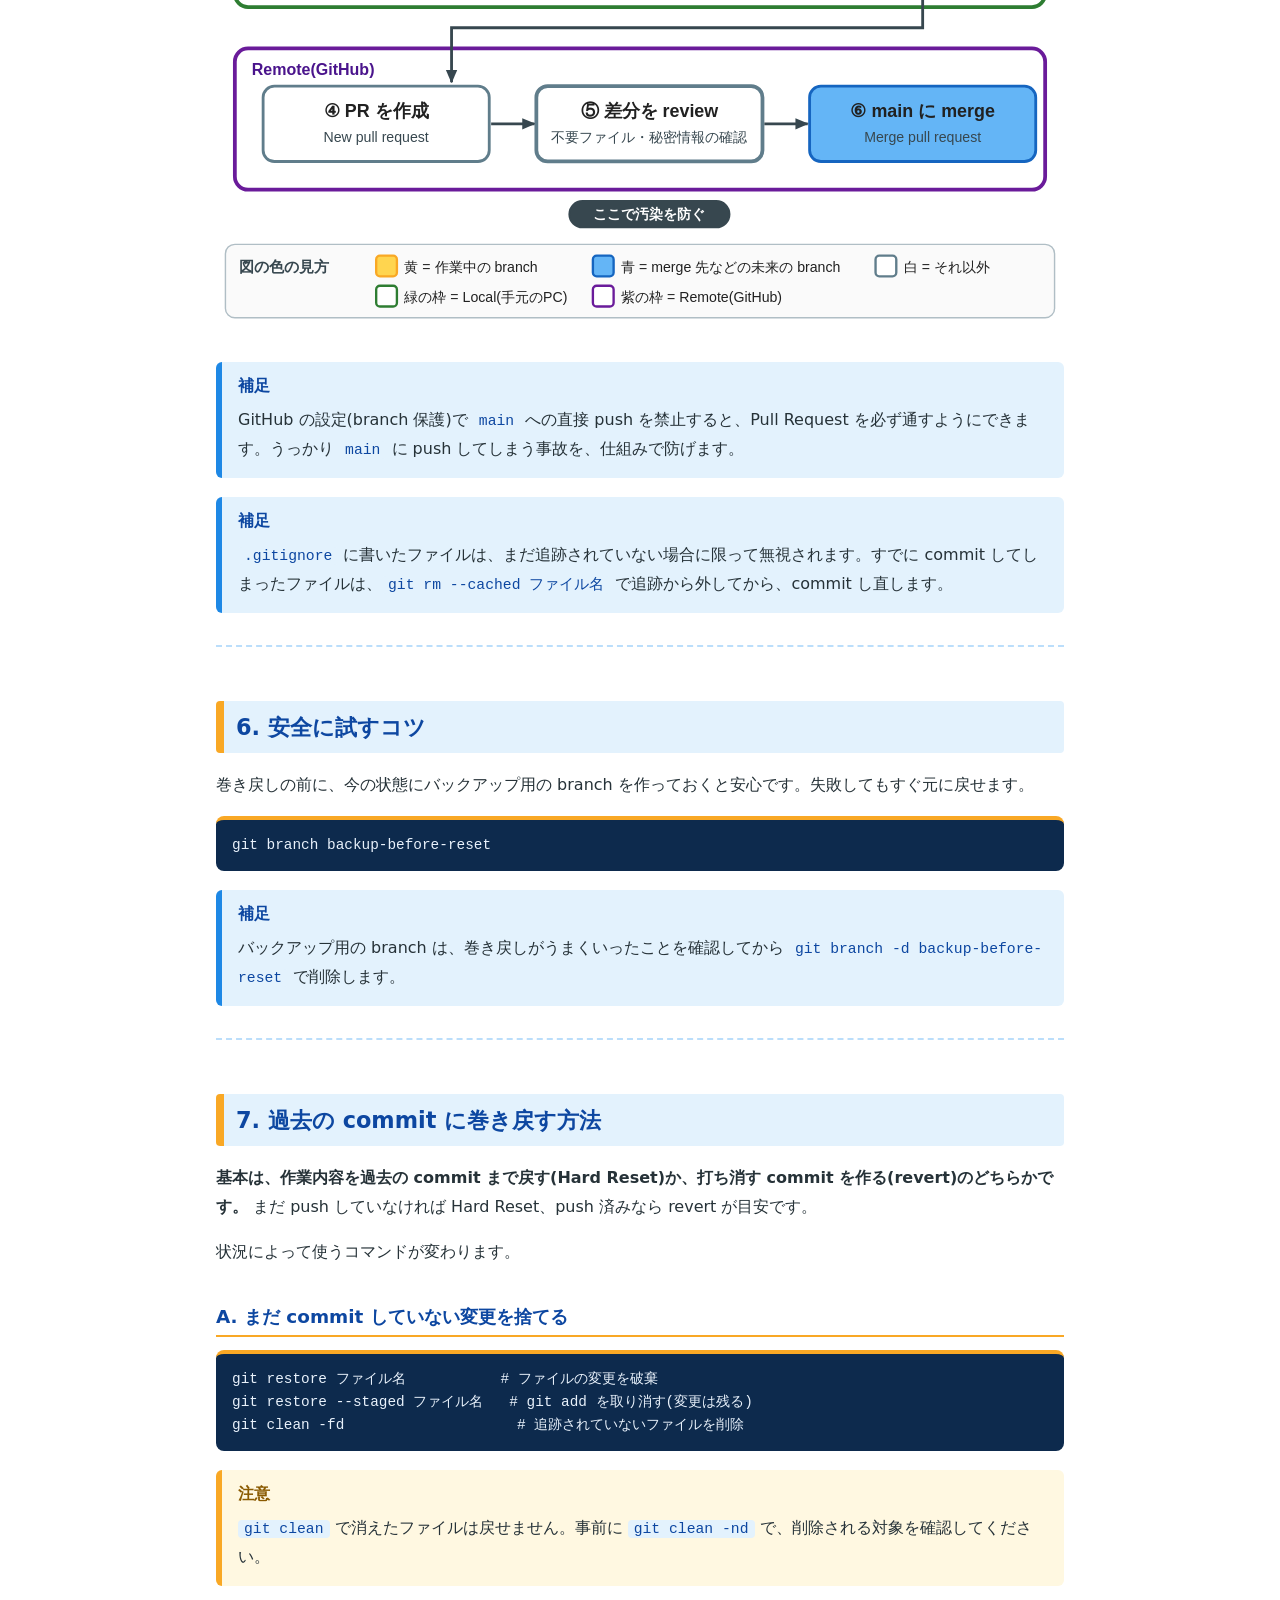
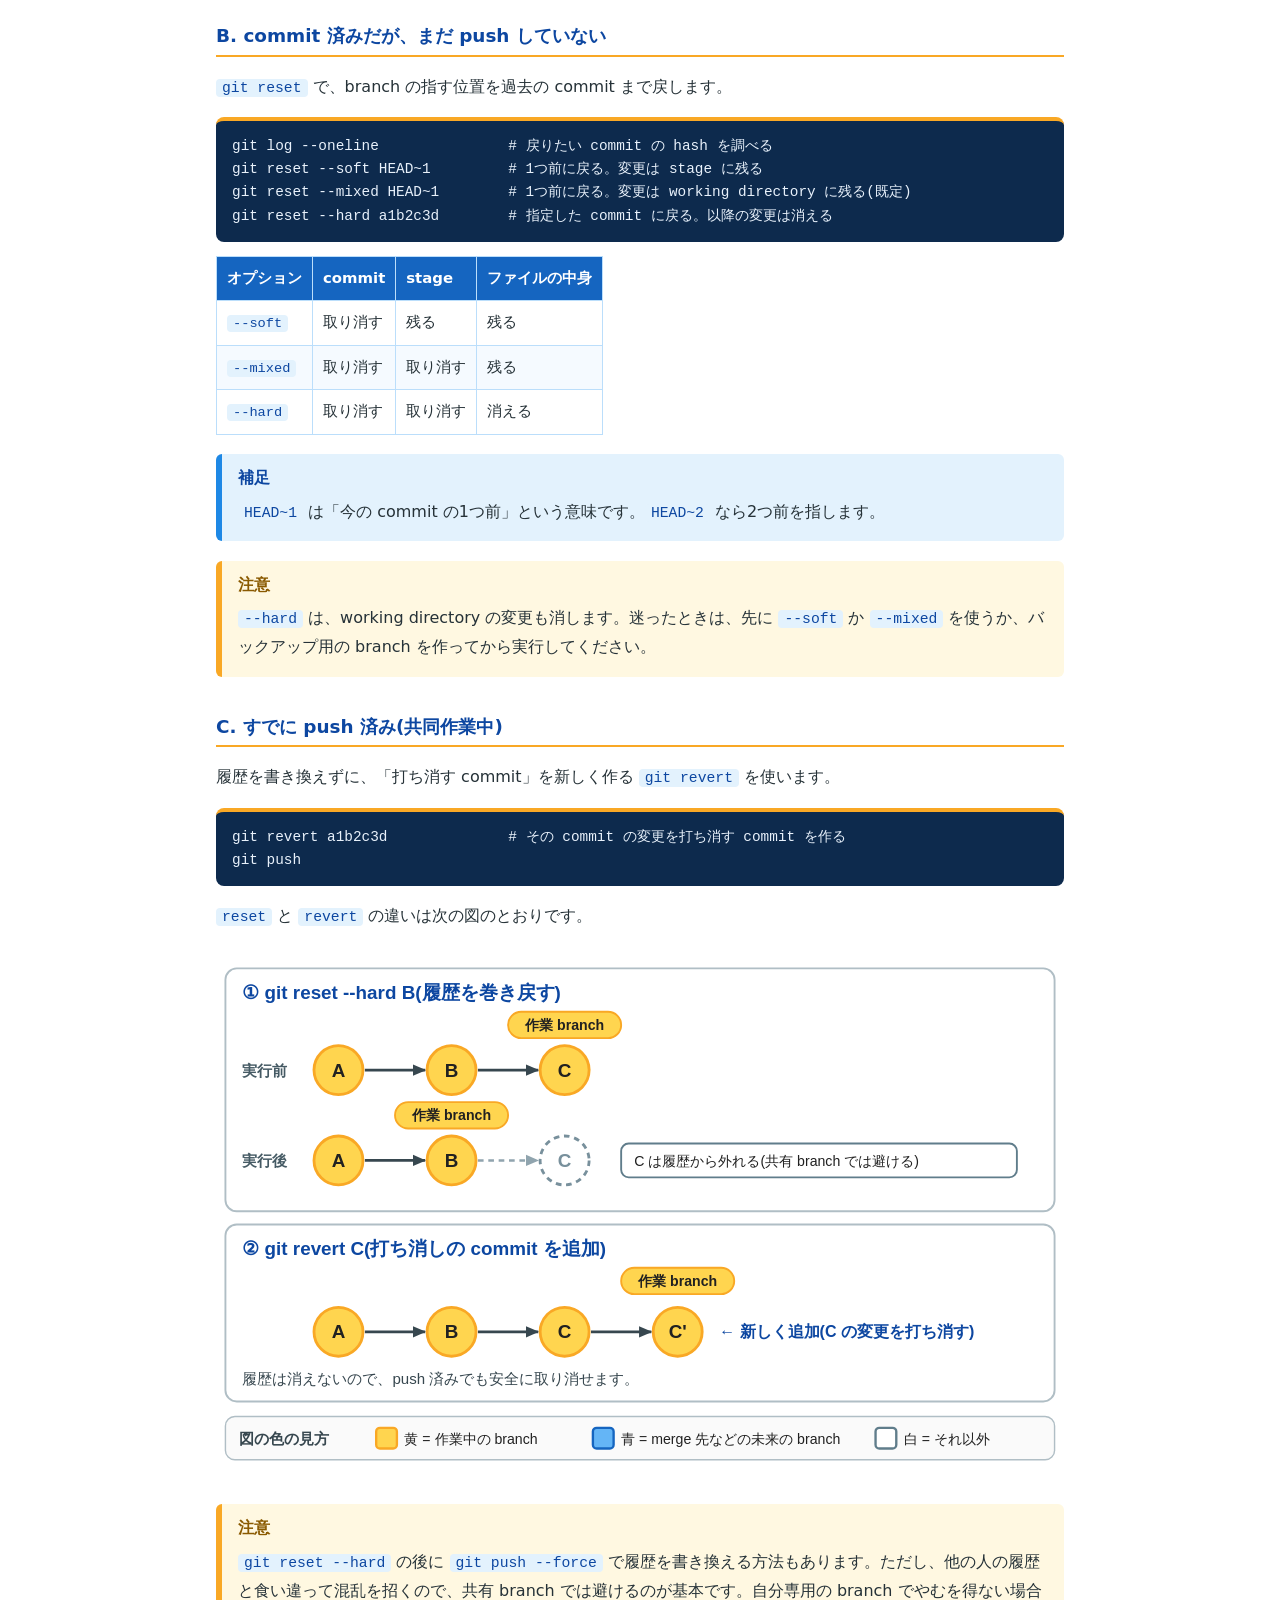
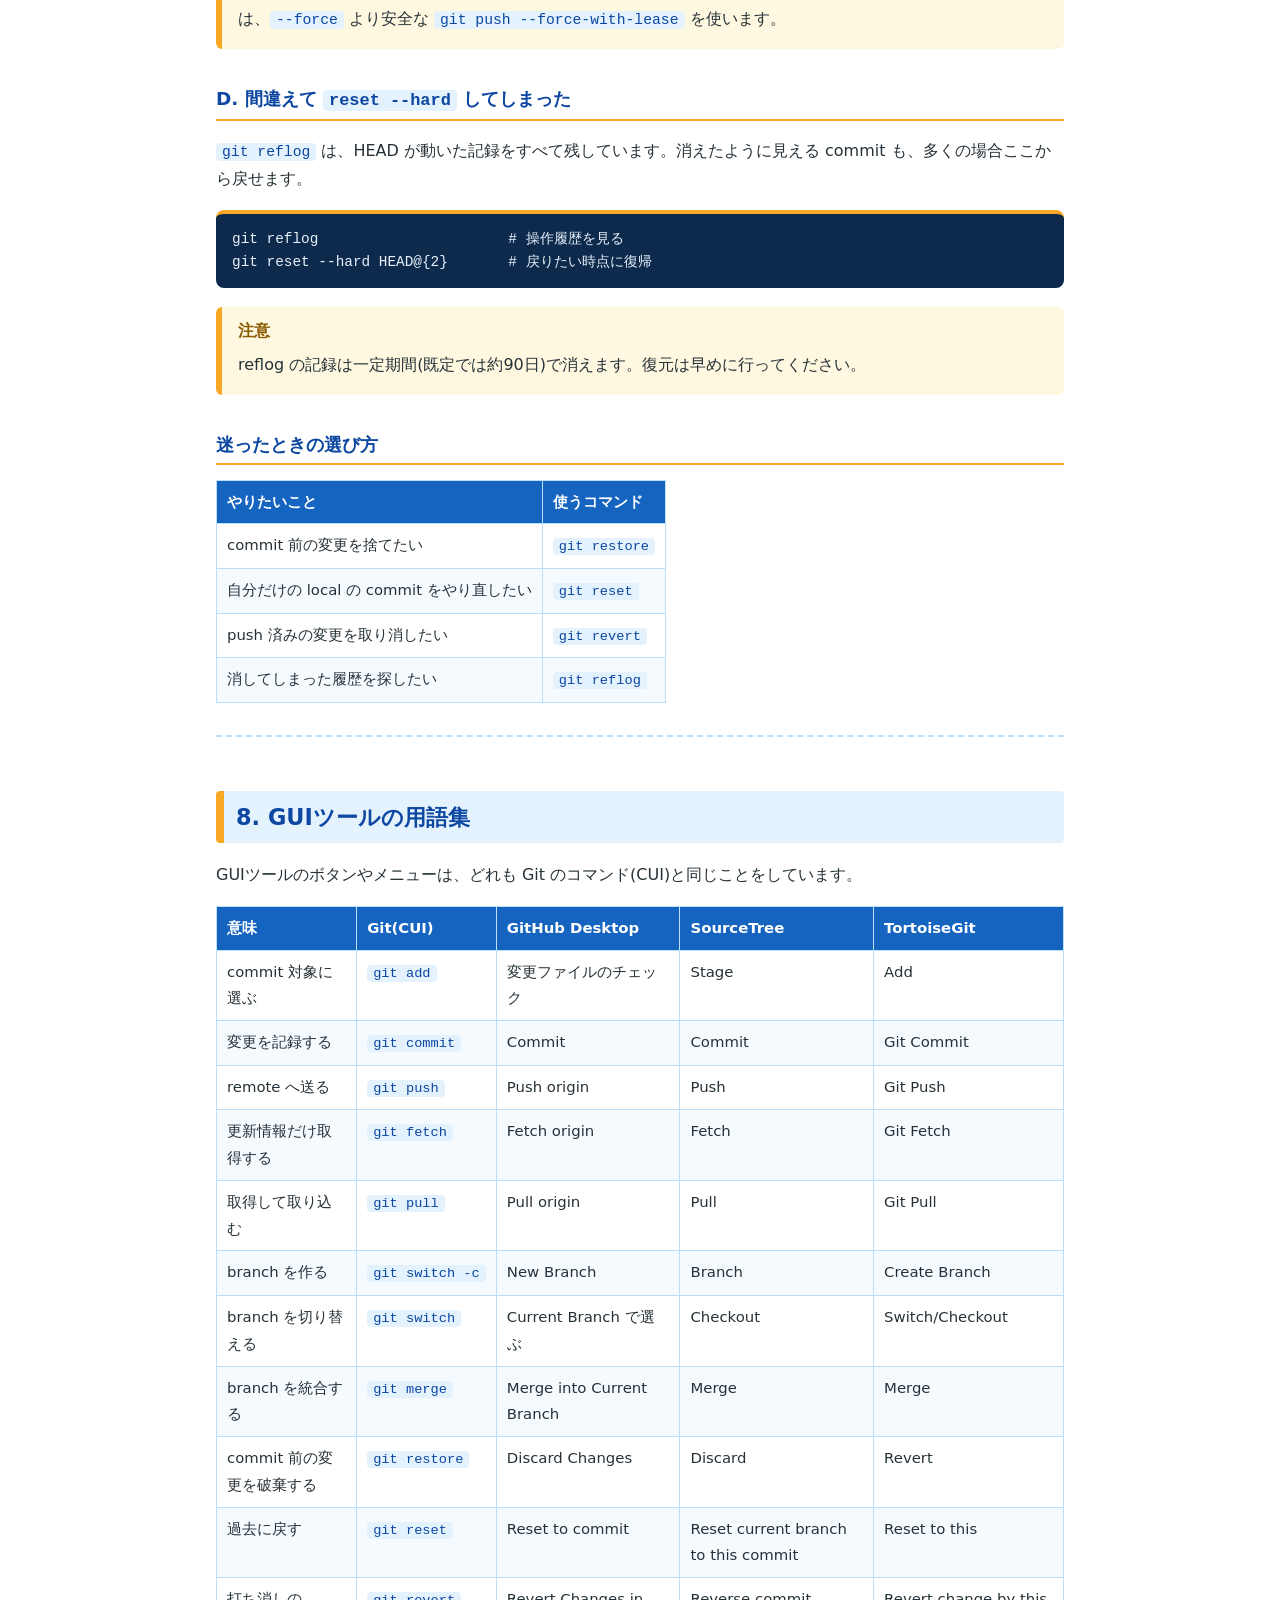
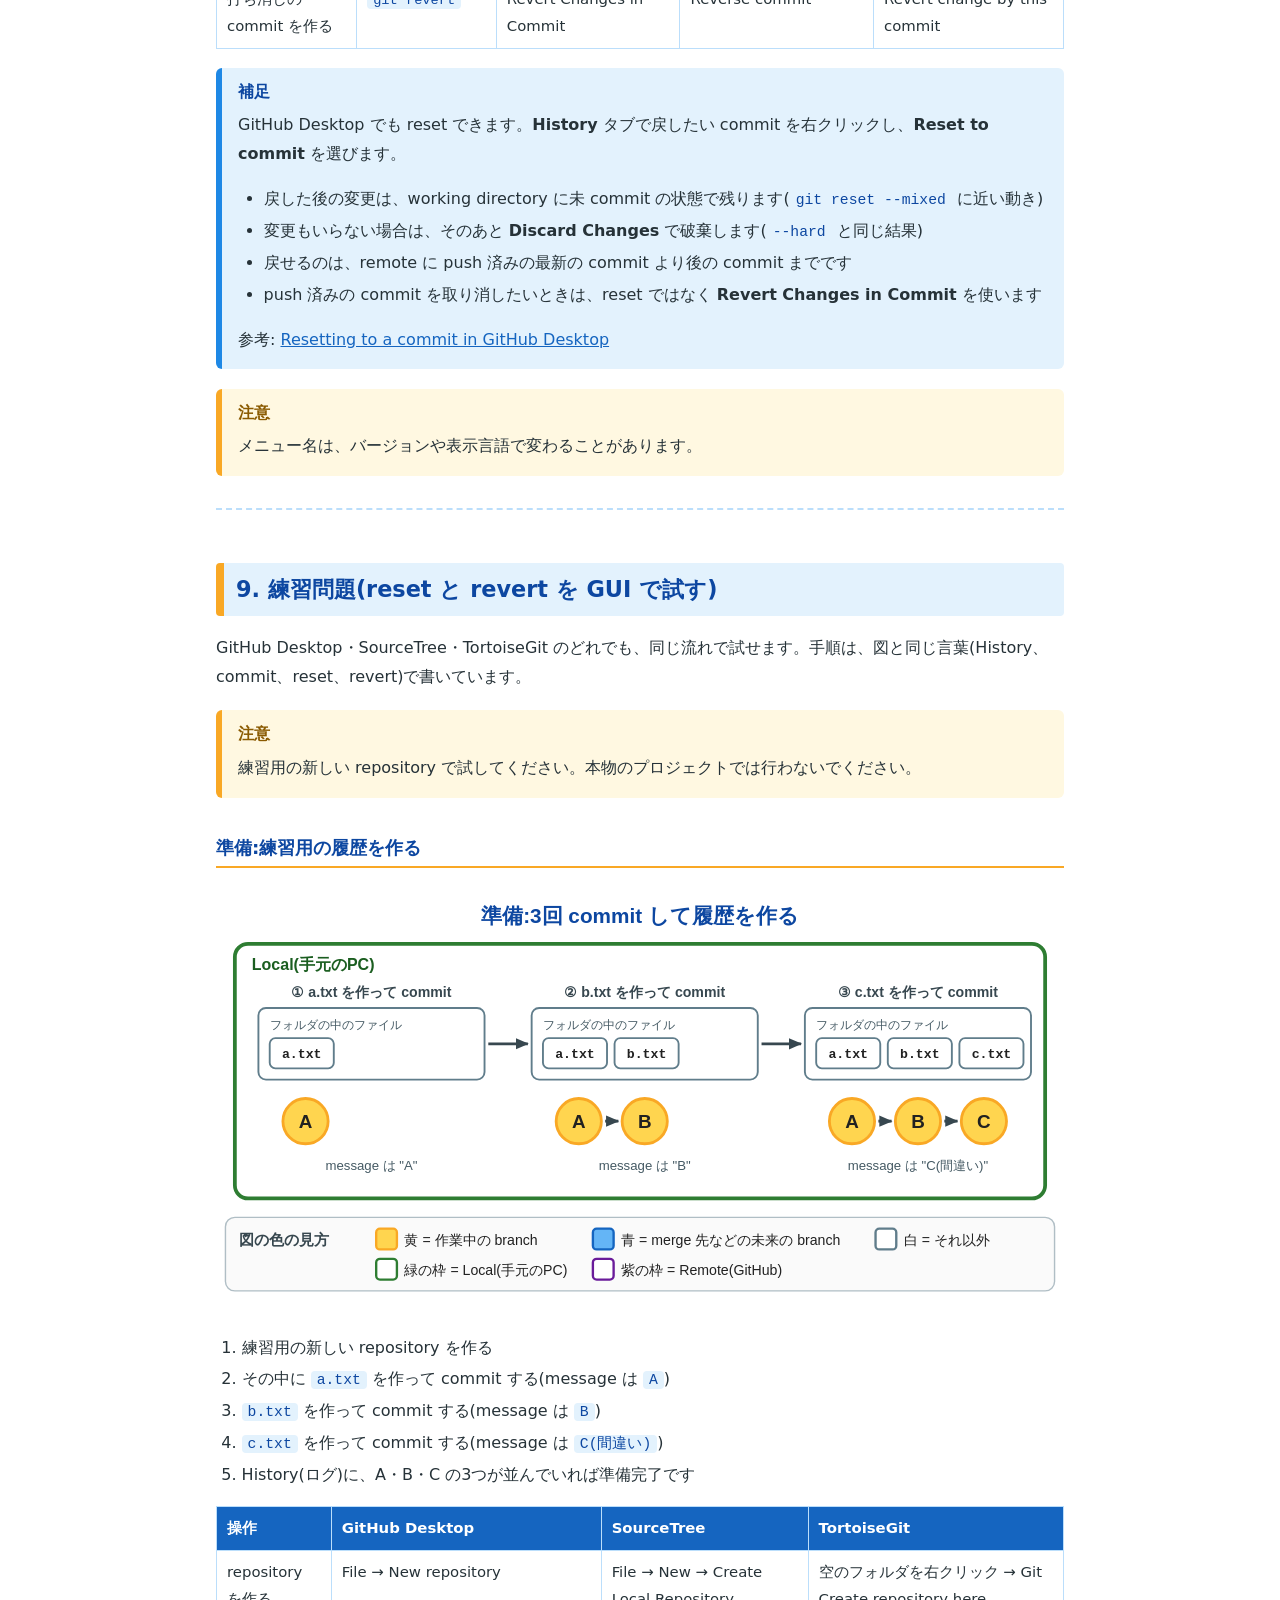
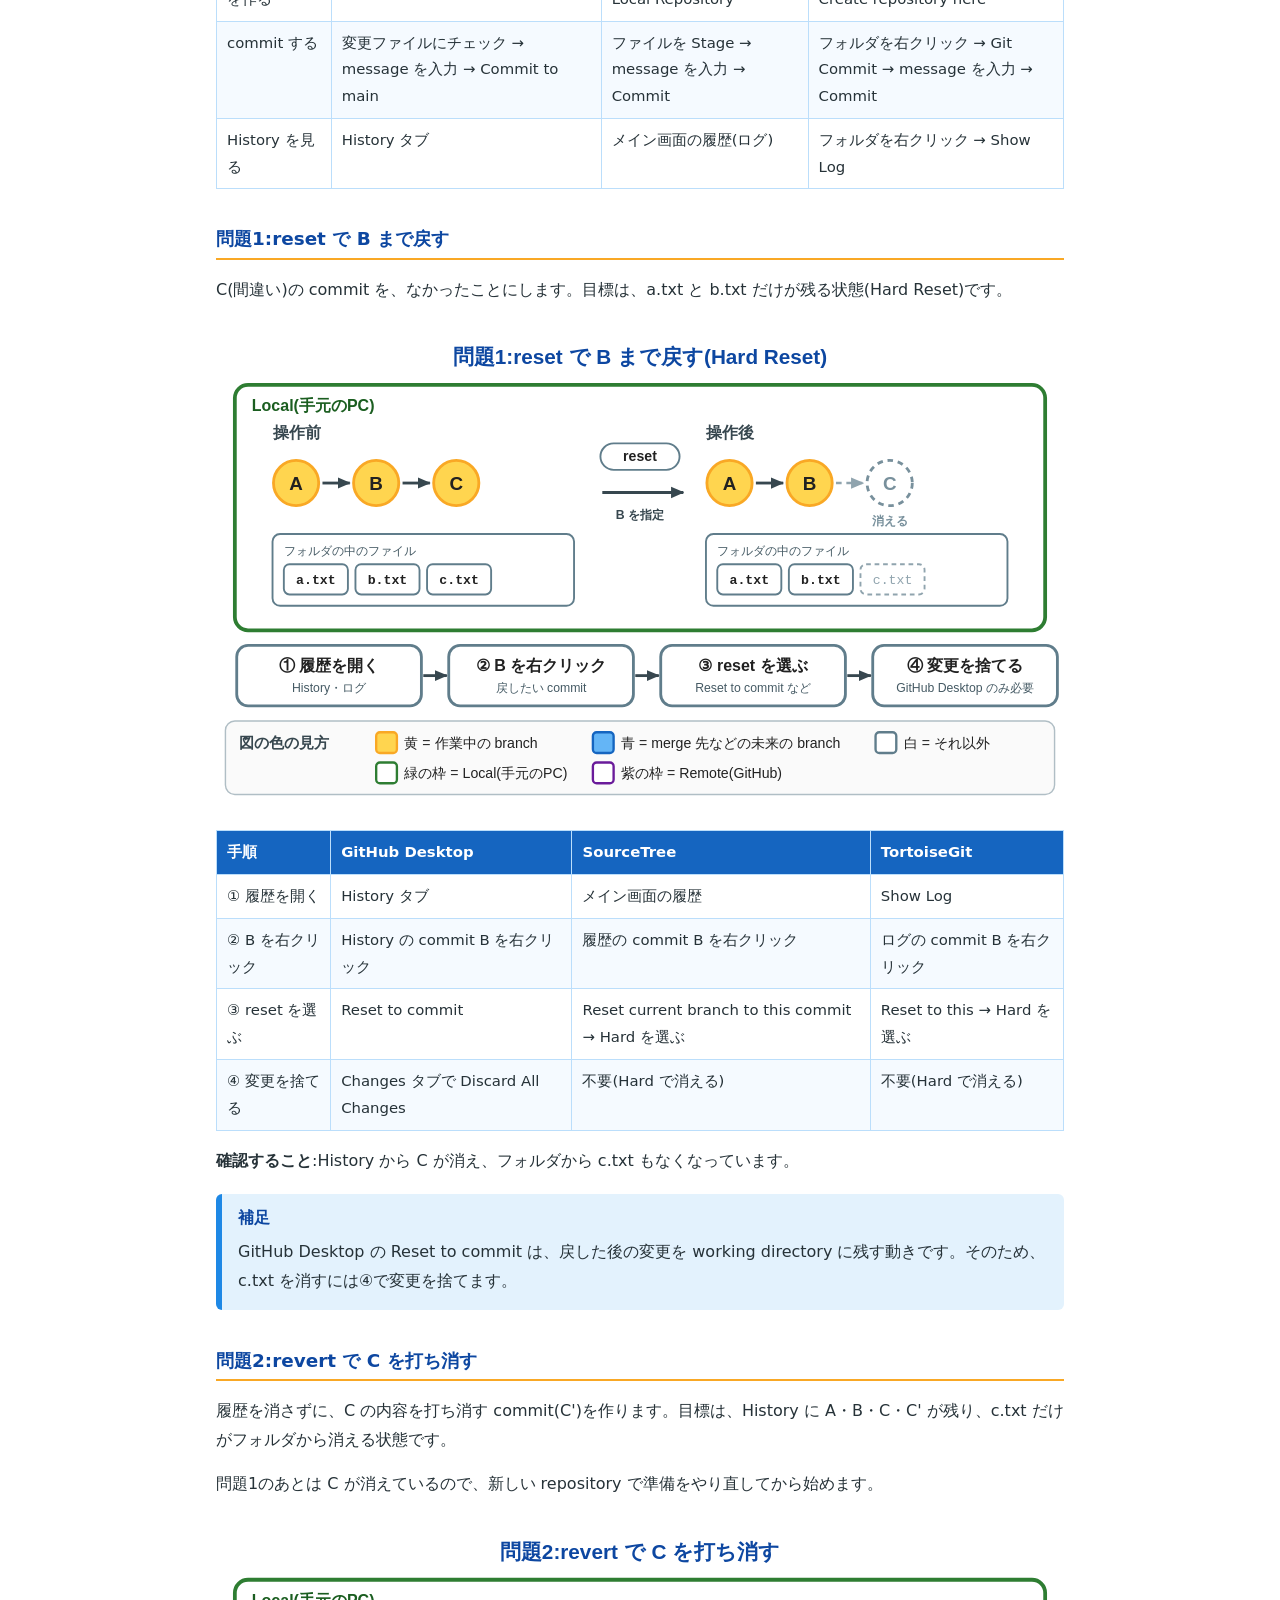
==== commit f93155ce: "コンフリクトの話を追加" ====
--- a/docs/git/index.html
+++ b/docs/git/index.html
@@ -15,11 +15,12 @@
 <li><a href="#sec1">commit とは</a></li>
 <li><a href="#sec2">branch とは</a></li>
 <li><a href="#sec3">push とは</a></li>
-<li><a href="#sec4">branch 汚染とは</a></li>
-<li><a href="#sec5">安全に試すコツ</a></li>
-<li><a href="#sec6">過去の commit に巻き戻す方法</a></li>
-<li><a href="#sec7">GUIツール(GitHub Desktop・SourceTree・TortoiseGit)の用語集</a></li>
-<li><a href="#sec8">練習問題(reset と revert を GUI で試す)</a></li>
+<li><a href="#sec4">conflict とは</a></li>
+<li><a href="#sec5">branch 汚染とは</a></li>
+<li><a href="#sec6">安全に試すコツ</a></li>
+<li><a href="#sec7">過去の commit に巻き戻す方法</a></li>
+<li><a href="#sec8">GUIツール(GitHub Desktop・SourceTree・TortoiseGit)の用語集</a></li>
+<li><a href="#sec9">練習問題(reset と revert を GUI で試す)</a></li>
 </ol>
 <hr />
 <h2 id="sec1">1. commit とは</h2>
@@ -76,7 +77,105 @@
 <p>remote のほうが先に進んでいる(他の人が先に push した)と、push は rejected(拒否)されます。その場合は、先に <code>git pull</code> で remote の変更を取り込んでから、もう一度 push します。<code>--force</code> で無理に上書きしないでください。</p>
 </div>
 <hr />
-<h2 id="sec4">4. branch 汚染とは</h2>
+<h2 id="sec4">4. conflict とは</h2>
+<p>conflict(コンフリクト)は、同じファイルの同じ場所を別々に変更したため、Git が「どちらを採用するか」を自動では決められない状態です。2人が同じ文章の同じ行を、別々に書き換えたときのようなものです。</p>
+<div class="figure"><img alt="conflictが起きる場面" src="images/git_conflict.svg" /></div>
+<ul>
+<li><strong>起きるとき</strong>: <code>git merge</code> で別の branch を取り込むときや、<code>git pull</code> で remote の変更を取り込むときに起きます</li>
+<li><strong>起きないとき</strong>: 別のファイルや、同じファイルの別の場所を変更していた場合は、Git が自動で merge します</li>
+</ul>
+<p>conflict はエラーではなく、「ここは人が決めてください」という Git からの確認です。</p>
+<h3>conflict の解消方法</h3>
+<p>conflict が発生すると、Git は該当のファイルに、conflict の発生を示す行を書き込みます。この行を手がかりに、残す内容を決めます。</p>
+<pre><code class="language-text">&lt;&lt;&lt;&lt;&lt;&lt;&lt; HEAD
+title: Git入門
+=======
+title: 学習メモ
+&gt;&gt;&gt;&gt;&gt;&gt;&gt; feature
+</code></pre>
+<table>
+<thead>
+<tr>
+<th>conflict の発生を示す行</th>
+<th>意味</th>
+</tr>
+</thead>
+<tbody>
+<tr>
+<td><code>&lt;&lt;&lt;&lt;&lt;&lt;&lt; HEAD</code> 〜 <code>=======</code></td>
+<td>今いる branch(<code>main</code>)の内容</td>
+</tr>
+<tr>
+<td><code>=======</code> 〜 <code>&gt;&gt;&gt;&gt;&gt;&gt;&gt; feature</code></td>
+<td>merge してきた branch(<code>feature</code>)の内容</td>
+</tr>
+</tbody>
+</table>
+<p>解消は、conflict の発生を示す行を消して、残す内容を決めることです。</p>
+<div class="figure"><img alt="conflictの解消の流れ" src="images/git_conflict_fix.svg" /></div>
+<ol>
+<li>conflict が出たファイルを開く</li>
+<li>残す内容を決める(<code>main</code> の内容、<code>feature</code> の内容、または両方を合わせた内容)</li>
+<li>conflict の発生を示す行(<code>&lt;&lt;&lt;&lt;&lt;&lt;&lt;</code>、<code>=======</code>、<code>&gt;&gt;&gt;&gt;&gt;&gt;&gt;</code> の3種類)を消す</li>
+<li>保存して、stage → commit で merge を完了する</li>
+</ol>
+<pre><code class="language-bash">git merge feature          # CONFLICT と表示される
+git status                 # conflict のファイルを確認
+# ファイルを開いて、conflict の発生を示す行を消して保存
+git add index.html         # 解消したファイルを stage
+git commit                 # merge を完了
+</code></pre>
+<p>GUIツールでは、次のように操作します。</p>
+<table>
+<thead>
+<tr>
+<th>手順</th>
+<th>GitHub Desktop</th>
+<th>SourceTree</th>
+<th>TortoiseGit</th>
+</tr>
+</thead>
+<tbody>
+<tr>
+<td>① conflict のファイルを探す</td>
+<td>Changes タブの conflicted files</td>
+<td>ファイルを右クリック → Resolve Conflicts</td>
+<td>ファイルを右クリック → TortoiseGit</td>
+</tr>
+<tr>
+<td>② 開いて直す</td>
+<td>Open in エディタ名</td>
+<td>Launch External Merge Tool</td>
+<td>Edit Conflicts</td>
+</tr>
+<tr>
+<td>③ 解消したと伝える</td>
+<td>自動で stage される</td>
+<td>Mark Resolved</td>
+<td>Resolved</td>
+</tr>
+<tr>
+<td>④ commit する</td>
+<td>Commit merge</td>
+<td>Commit</td>
+<td>Git Commit</td>
+</tr>
+</tbody>
+</table>
+<div class="note note-info">
+<p class="note-title">補足</p>
+<p>途中でやめたいときは、merge を取り消して元の状態に戻せます。GitHub Desktop は <strong>Abort merge</strong>、コマンドは <code>git merge --abort</code> です。</p>
+</div>
+<div class="note note-warn">
+<p class="note-title">注意</p>
+<p>SourceTree の <code>Resolve Using 'Mine'</code> / <code>Resolve Using 'Theirs'</code> は、ファイル全体をどちらか片方に置き換えます。conflict していない部分の変更も消えるので、画像などのバイナリファイルや、片方を丸ごと捨てるときだけ使ってください。</p>
+</div>
+<div class="note note-info">
+<p class="note-title">補足</p>
+<p>conflict を減らすには、作業を始める前に <code>git pull</code> で最新の状態にして、同じファイルを同時に別々の人が編集しないようにします。</p>
+</div>
+<hr />
+<h2 id="sec5">5. branch 汚染とは</h2>
 <p>branch 汚染は、本来入れたくないものが branch に混ざった状態です。よくある例は次のとおりです。</p>
 <ul>
 <li><code>main</code> に直接、作りかけの変更を commit してしまった</li>
@@ -106,7 +205,7 @@
 <p><code>.gitignore</code> に書いたファイルは、まだ追跡されていない場合に限って無視されます。すでに commit してしまったファイルは、<code>git rm --cached ファイル名</code> で追跡から外してから、commit し直します。</p>
 </div>
 <hr />
-<h2 id="sec5">5. 安全に試すコツ</h2>
+<h2 id="sec6">6. 安全に試すコツ</h2>
 <p>巻き戻しの前に、今の状態にバックアップ用の branch を作っておくと安心です。失敗してもすぐ元に戻せます。</p>
 <pre><code class="language-bash">git branch backup-before-reset
 </code></pre>
@@ -115,7 +214,7 @@
 <p>バックアップ用の branch は、巻き戻しがうまくいったことを確認してから <code>git branch -d backup-before-reset</code> で削除します。</p>
 </div>
 <hr />
-<h2 id="sec6">6. 過去の commit に巻き戻す方法</h2>
+<h2 id="sec7">7. 過去の commit に巻き戻す方法</h2>
 <p><strong>基本は、作業内容を過去の commit まで戻す(Hard Reset)か、打ち消す commit を作る(revert)のどちらかです。</strong>
 まだ push していなければ Hard Reset、push 済みなら revert が目安です。</p>
 <p>状況によって使うコマンドが変わります。</p>
@@ -221,7 +320,7 @@
 </tbody>
 </table>
 <hr />
-<h2 id="sec7">7. GUIツールの用語集</h2>
+<h2 id="sec8">8. GUIツールの用語集</h2>
 <p>GUIツールのボタンやメニューは、どれも Git のコマンド(CUI)と同じことをしています。</p>
 <table>
 <thead>
@@ -329,7 +428,7 @@
 <p>メニュー名は、バージョンや表示言語で変わることがあります。</p>
 </div>
 <hr />
-<h2 id="sec8">8. 練習問題(reset と revert を GUI で試す)</h2>
+<h2 id="sec9">9. 練習問題(reset と revert を GUI で試す)</h2>
 <p>GitHub Desktop・SourceTree・TortoiseGit のどれでも、同じ流れで試せます。手順は、図と同じ言葉(History、commit、reset、revert)で書いています。</p>
 <div class="note note-warn">
 <p class="note-title">注意</p>
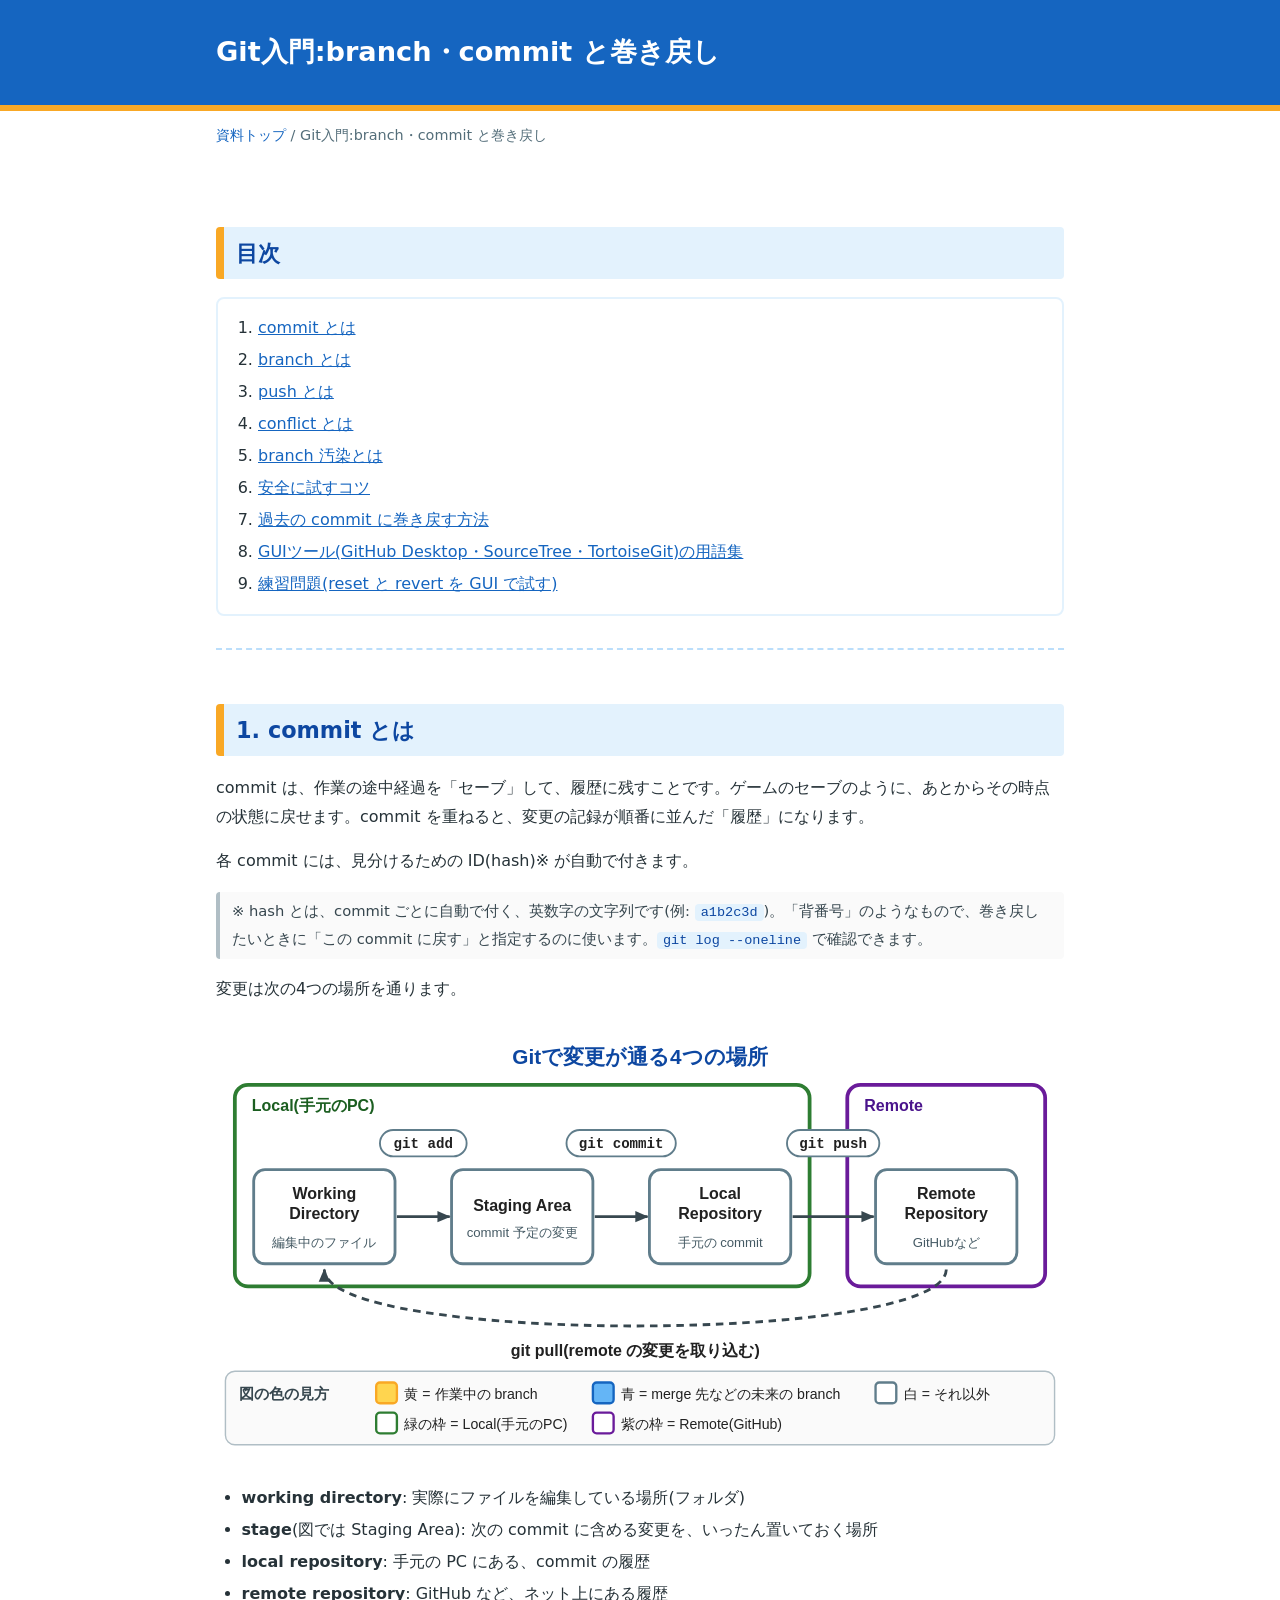
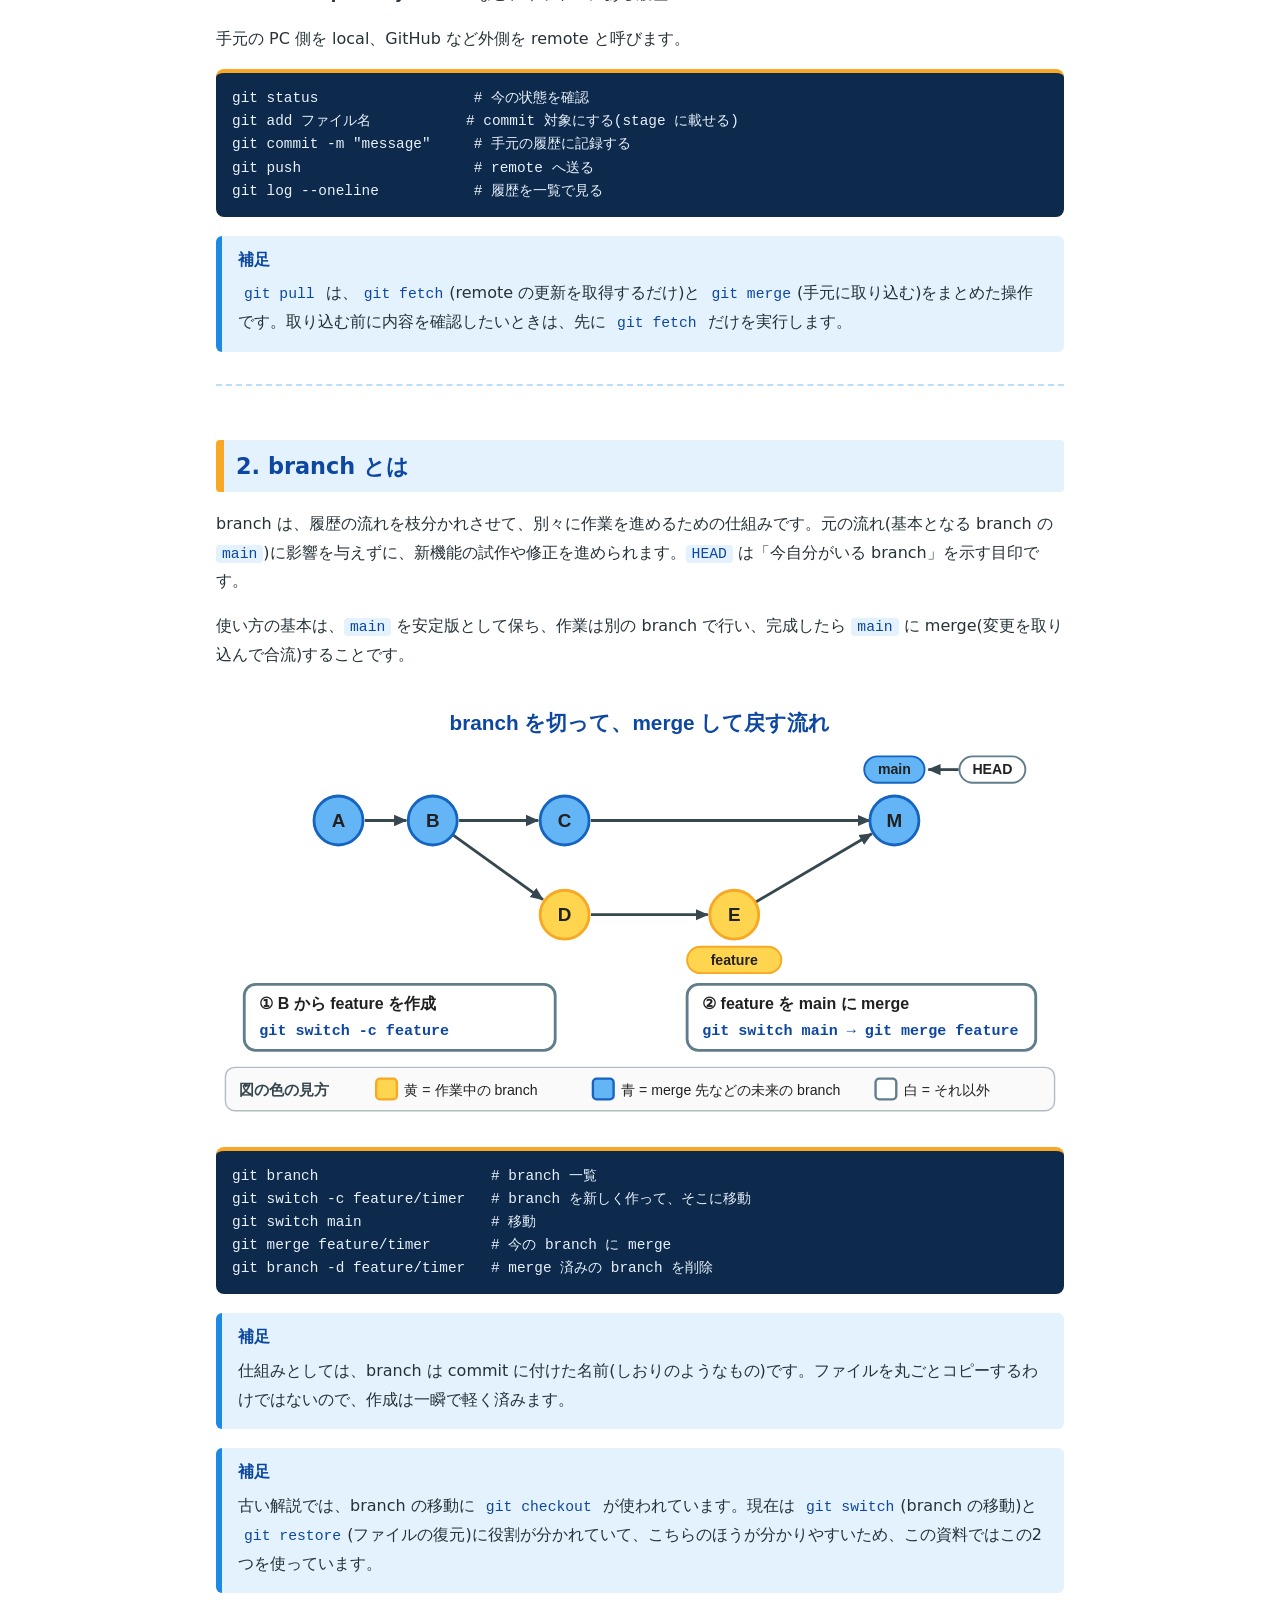
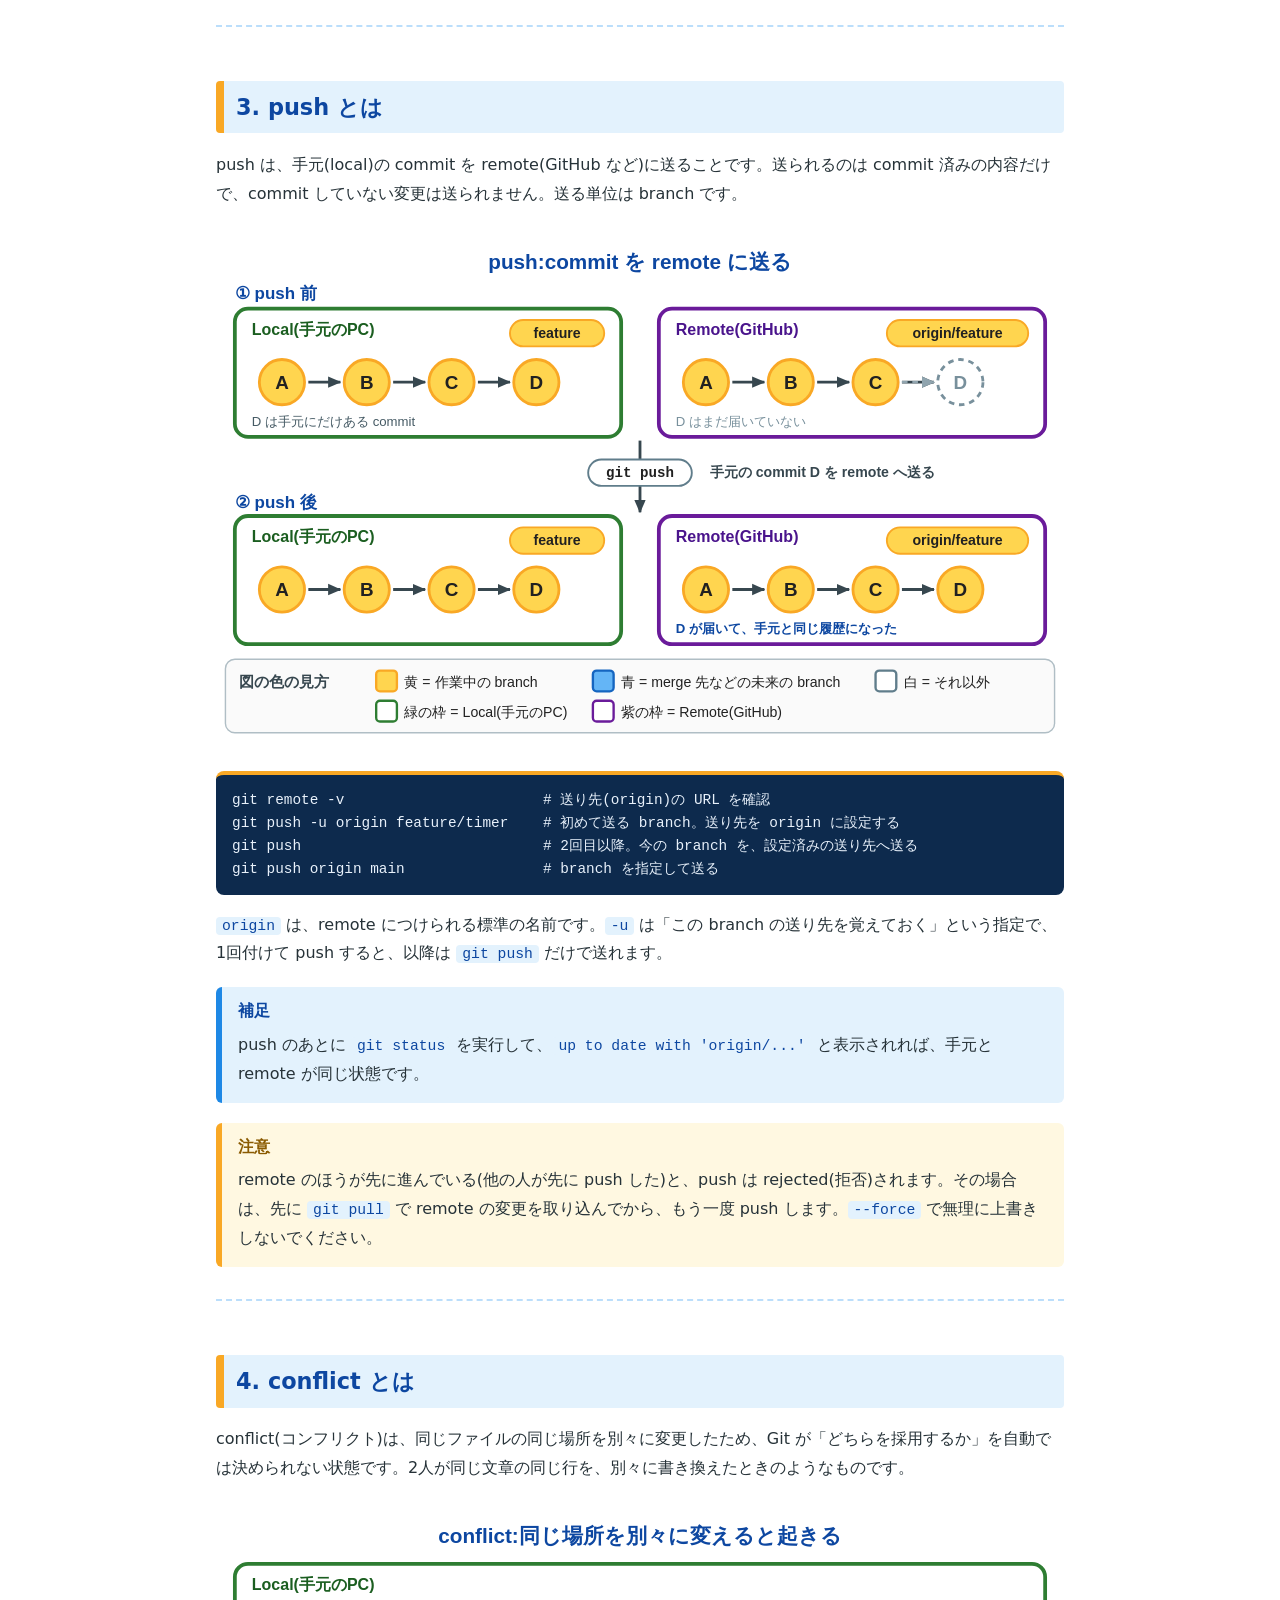
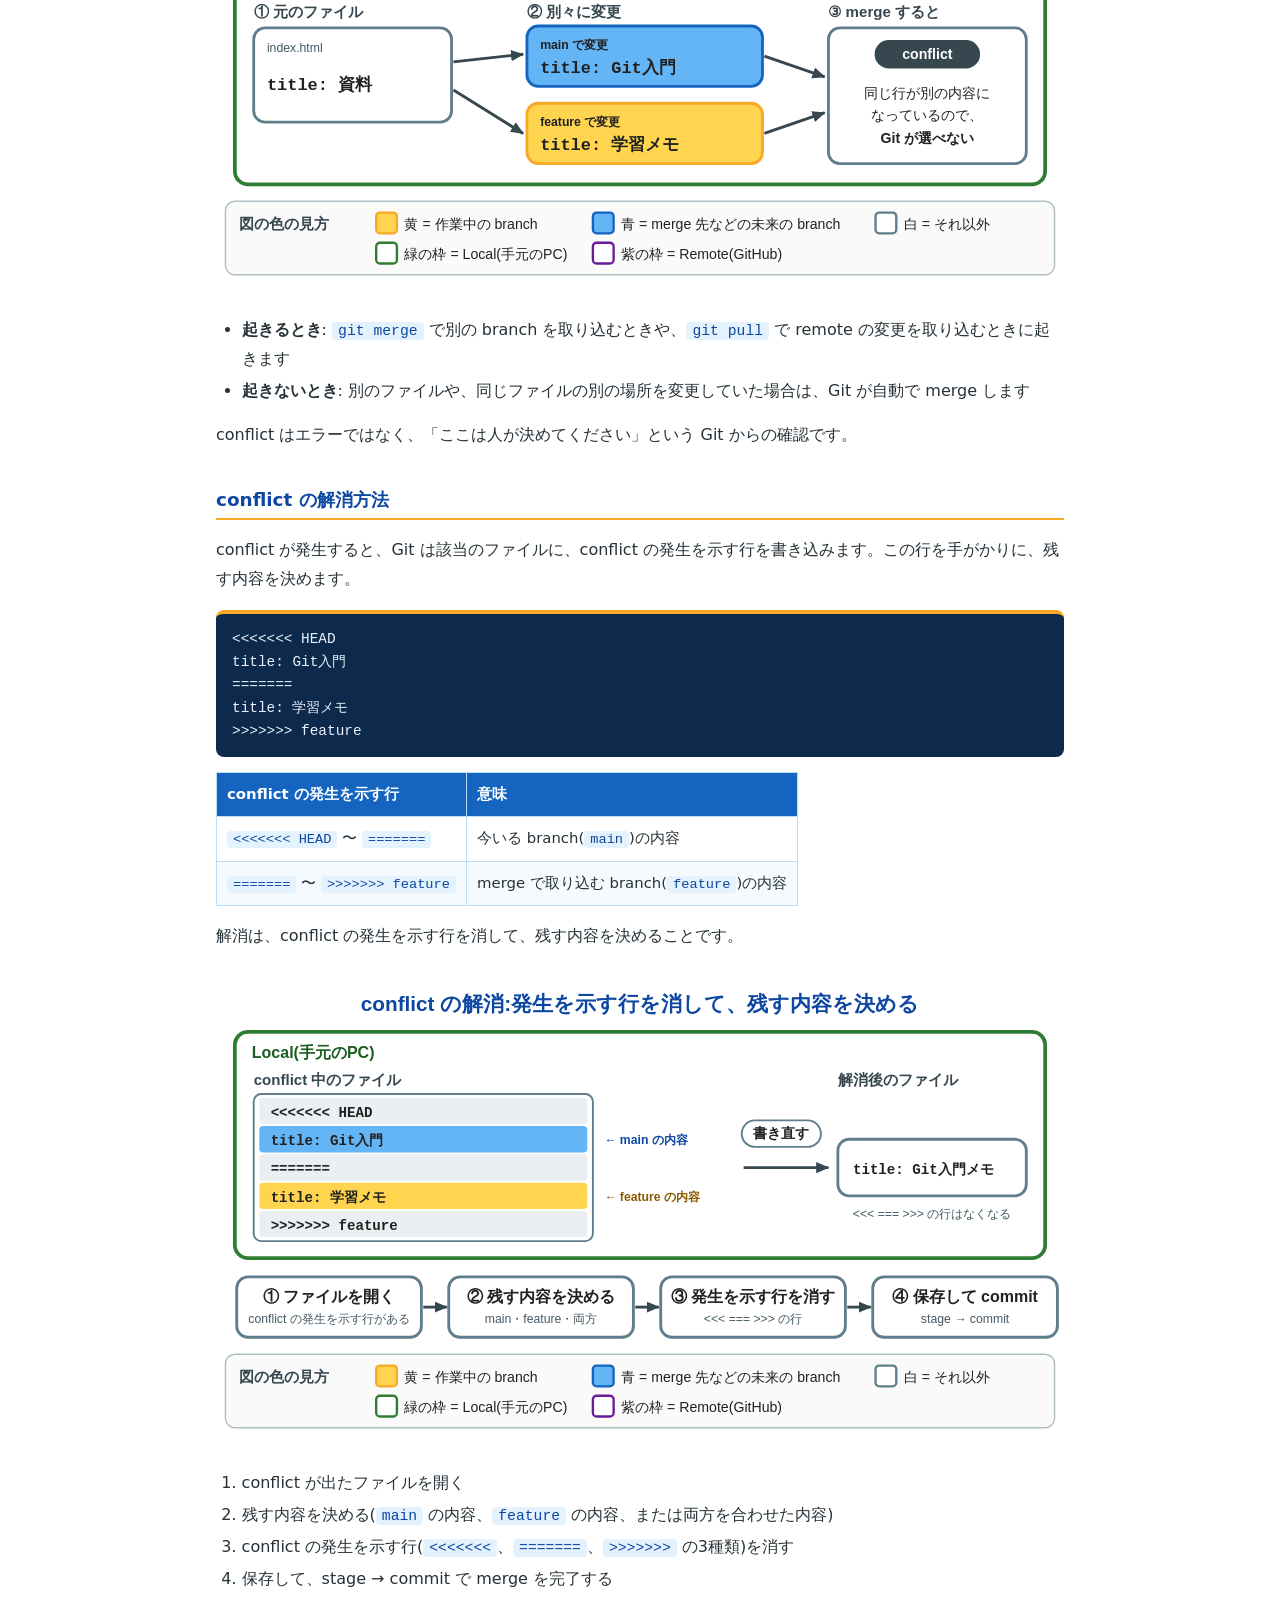
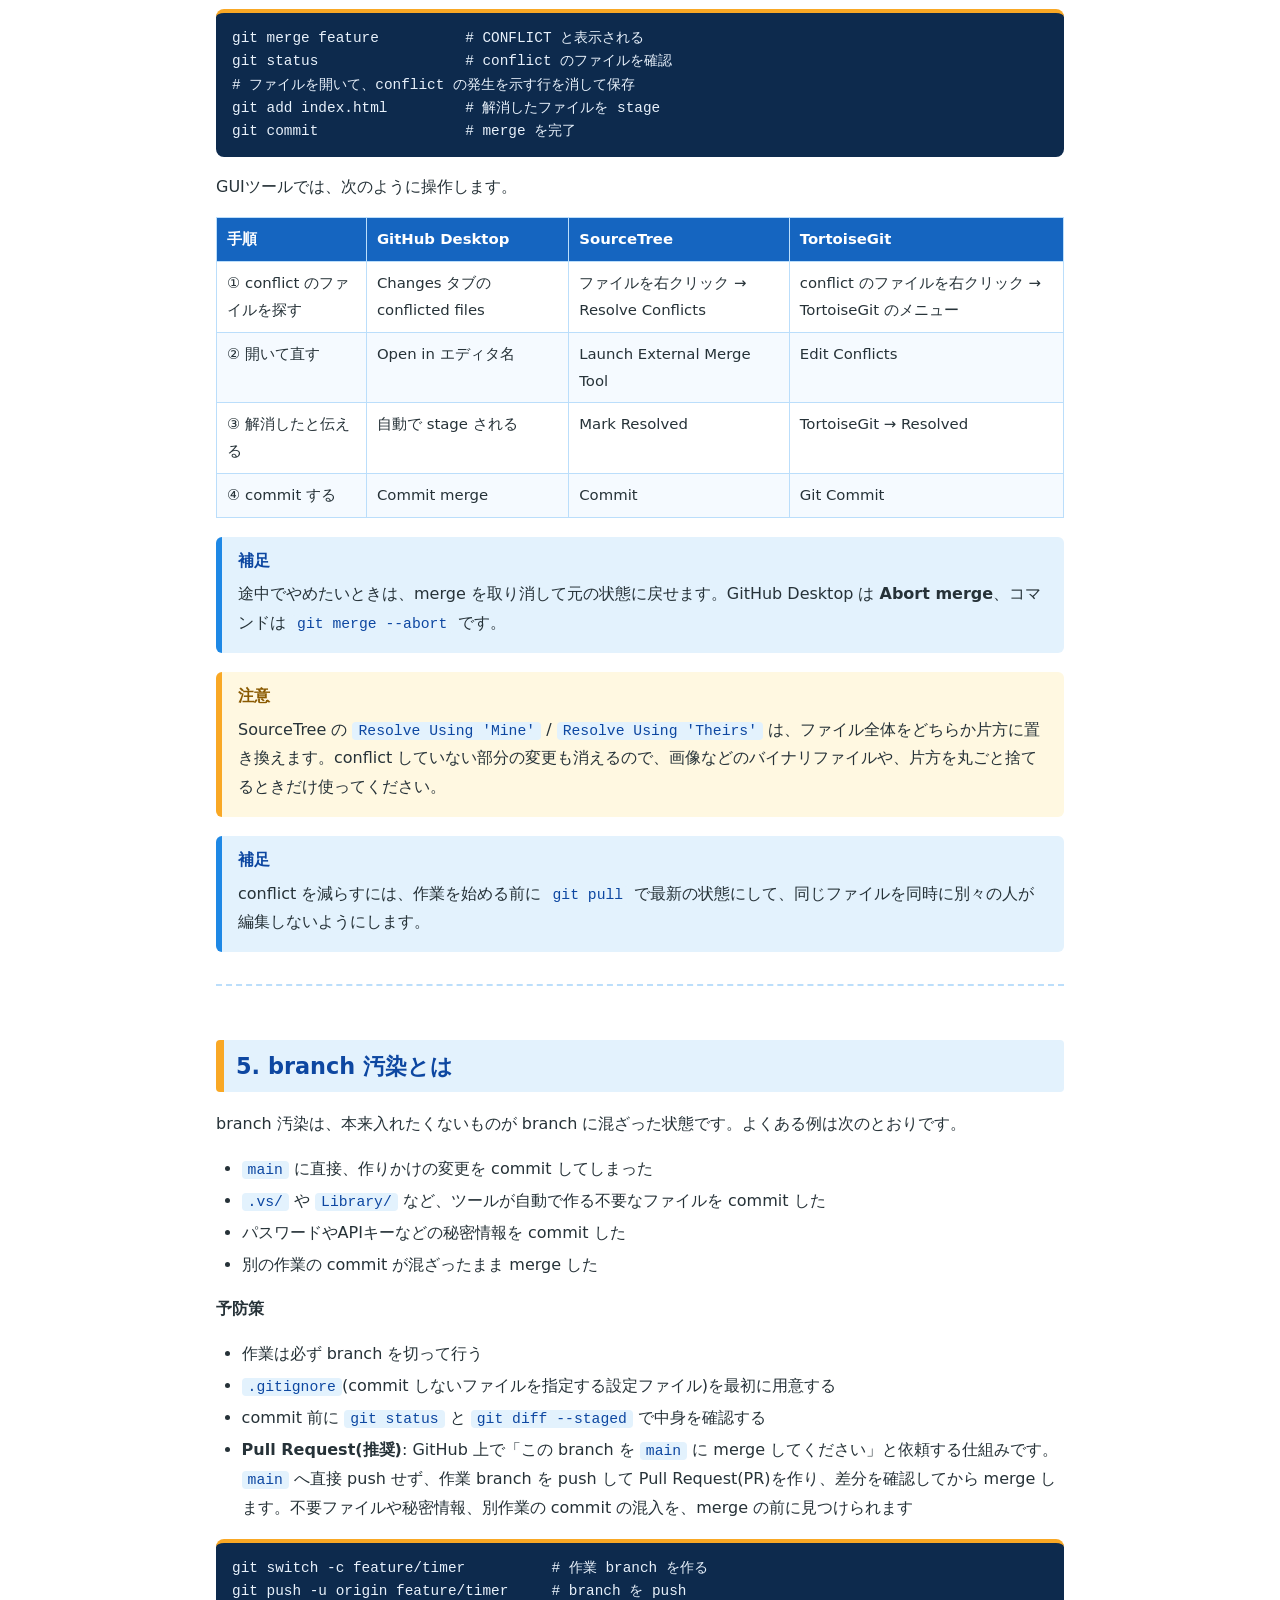
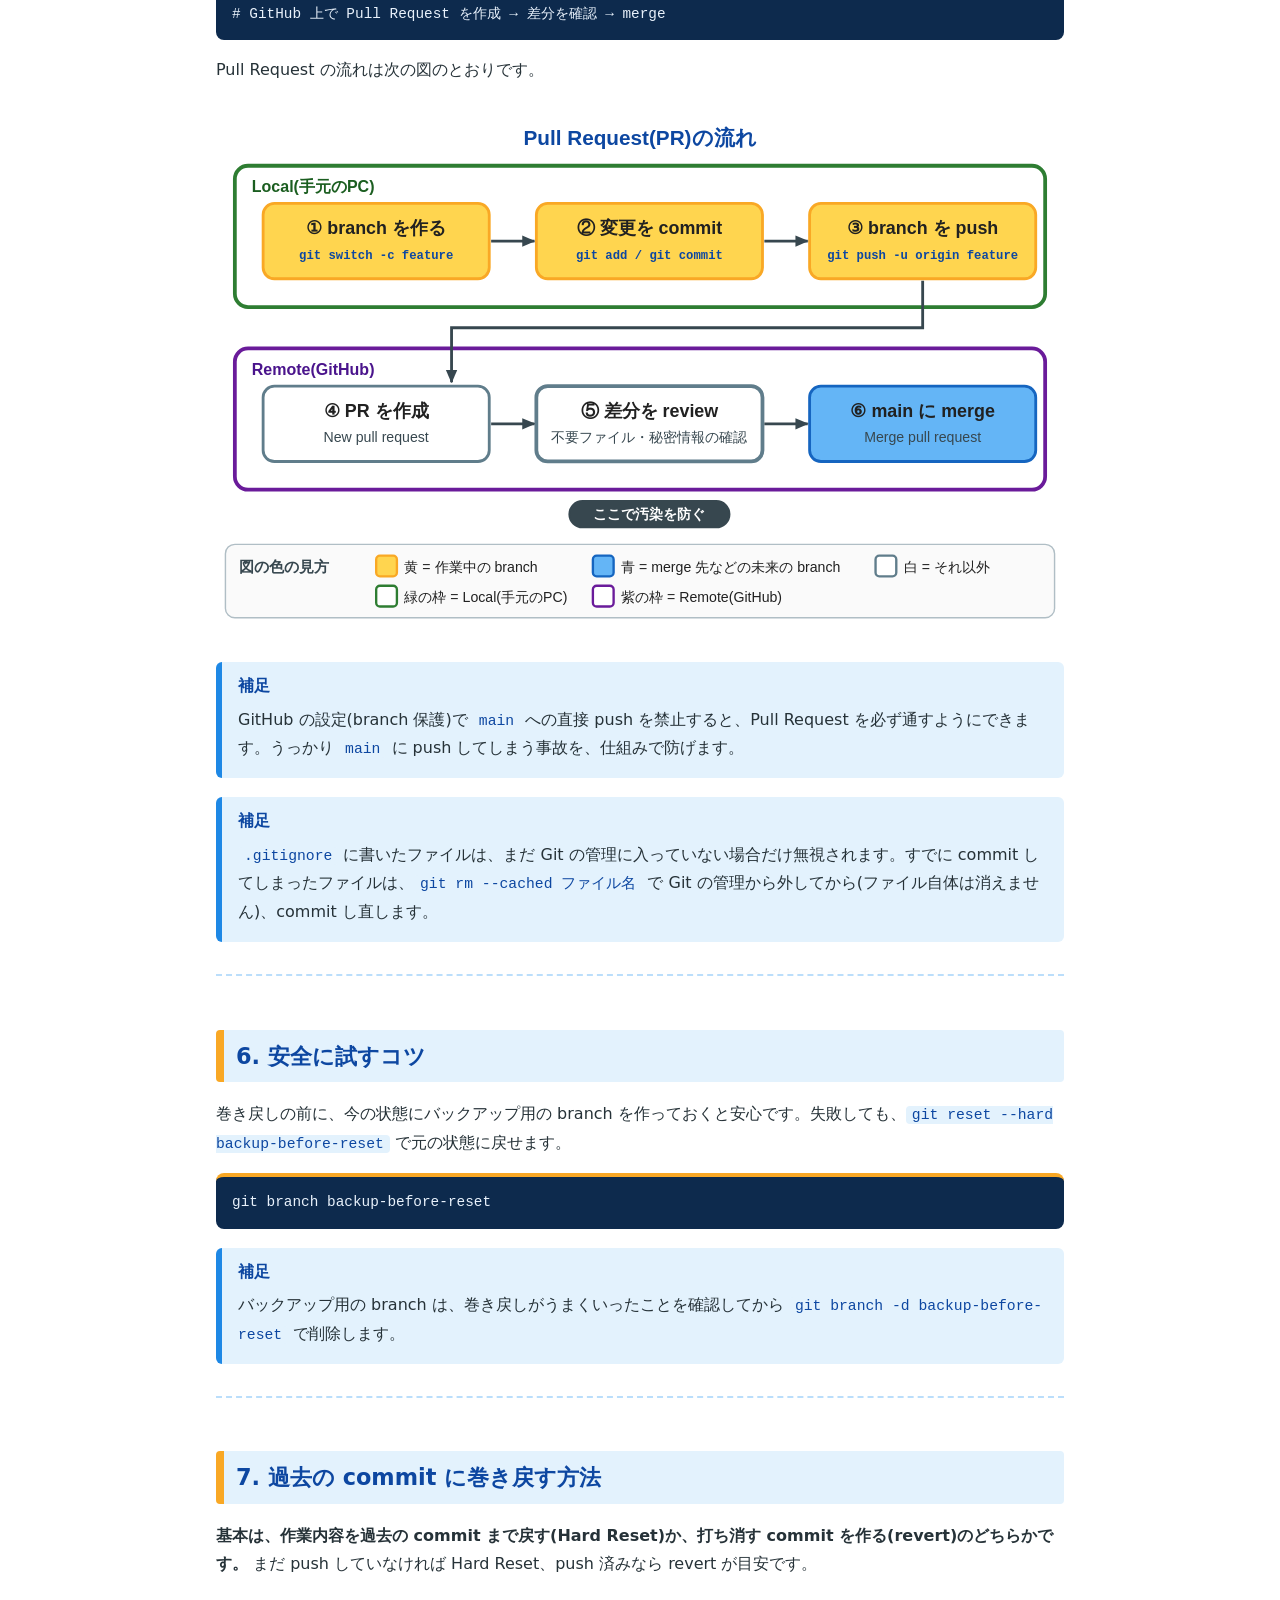
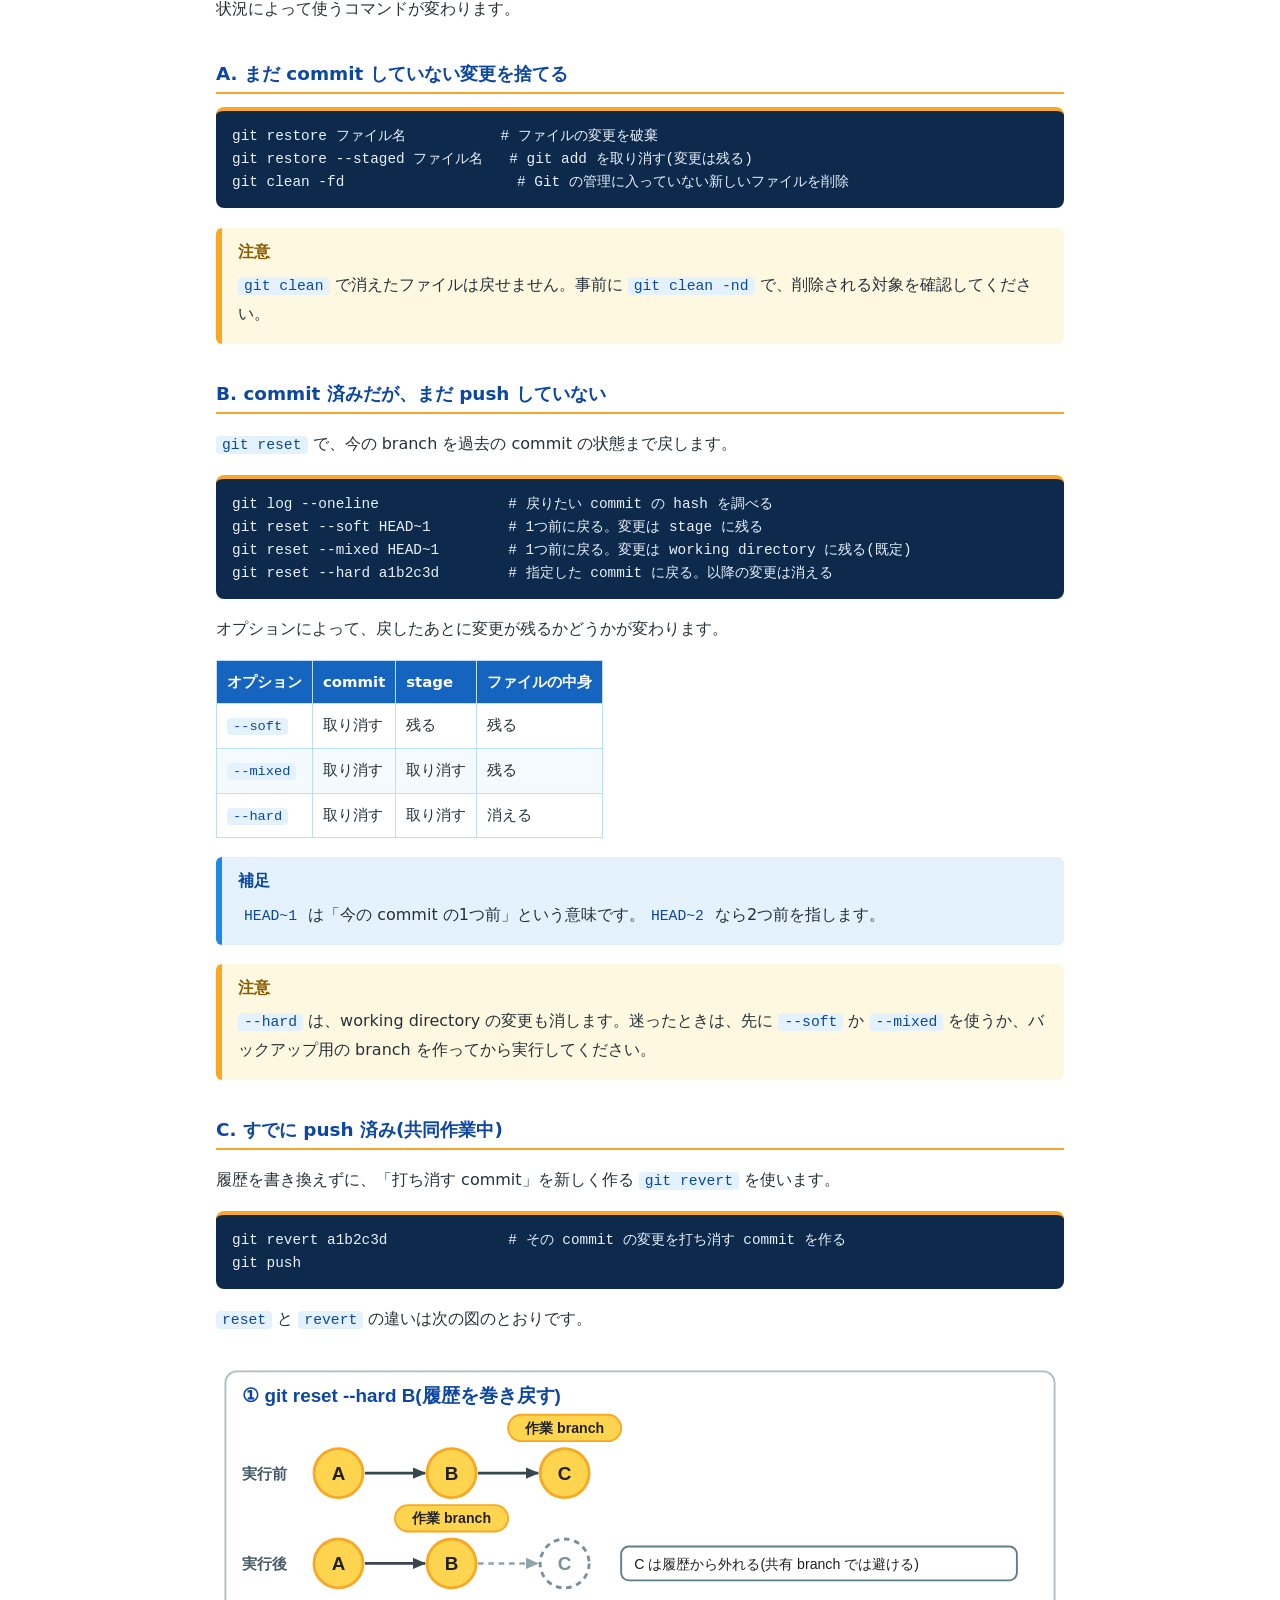
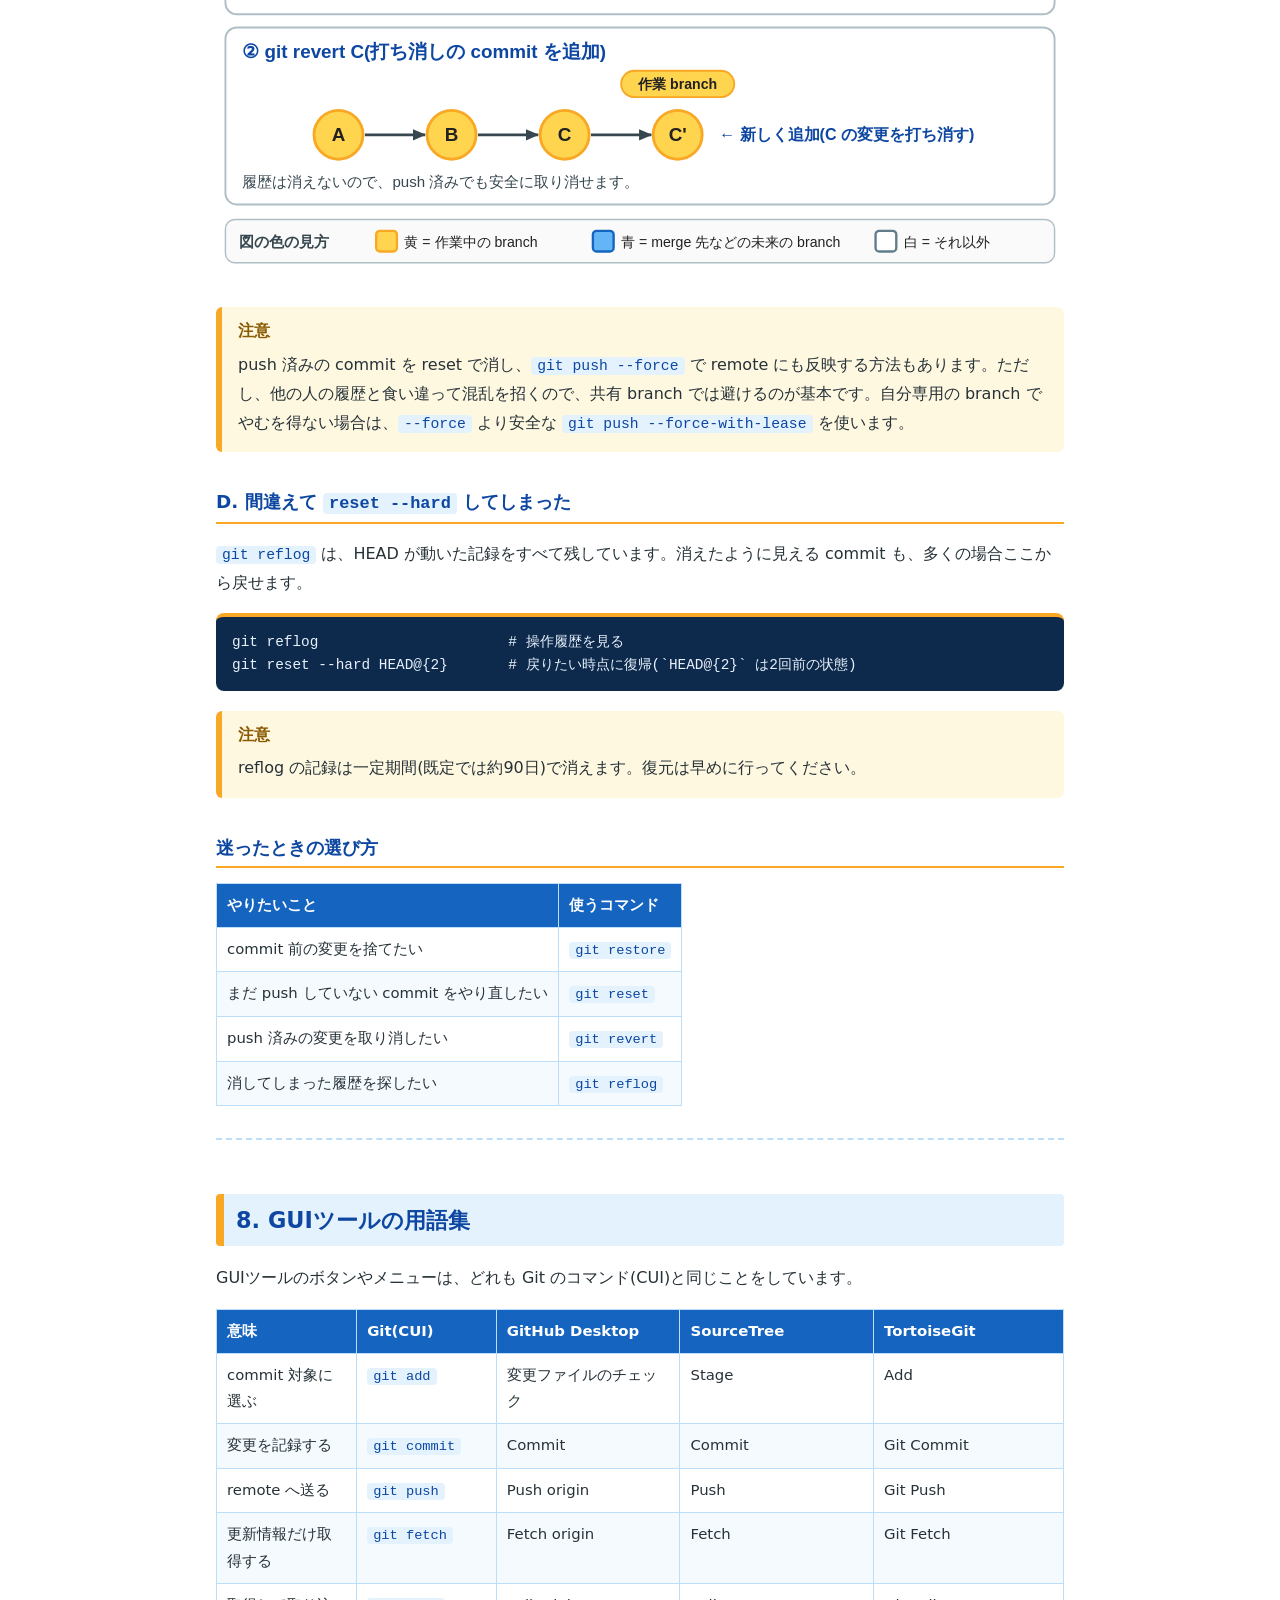
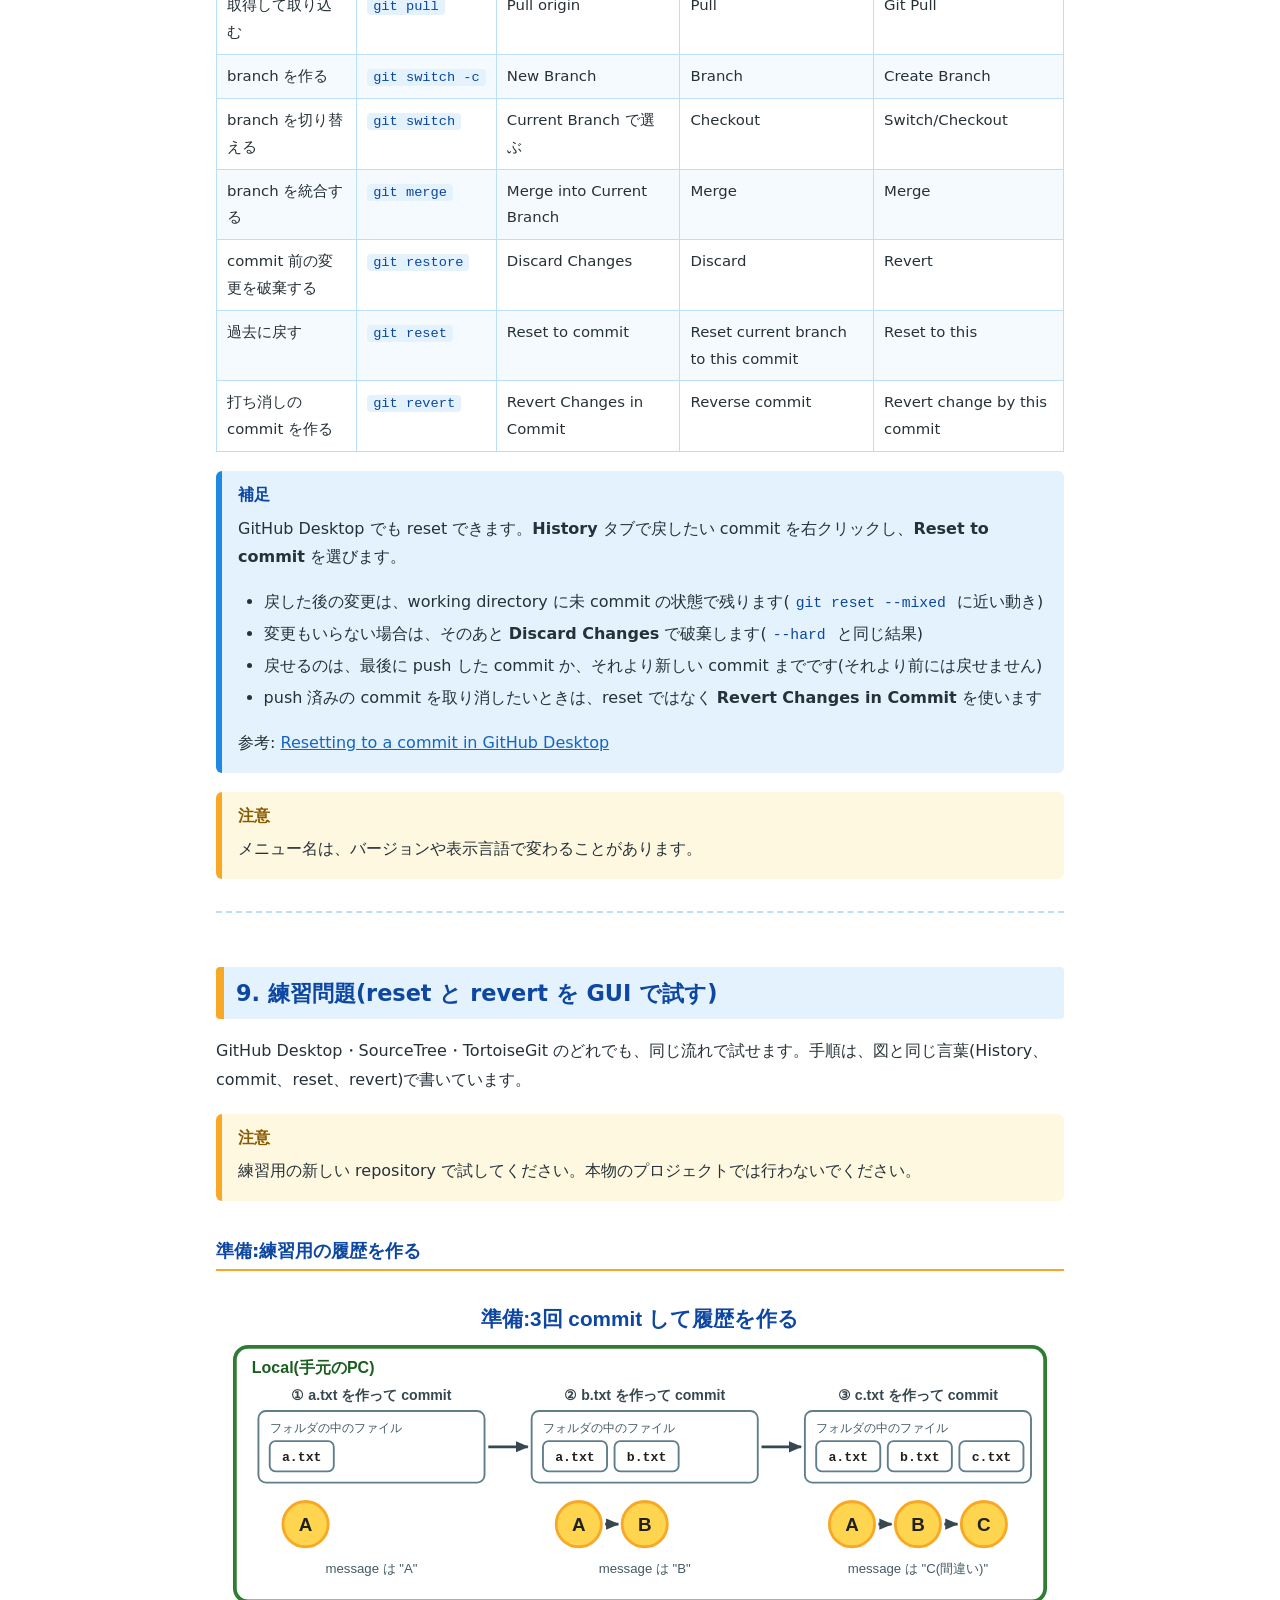
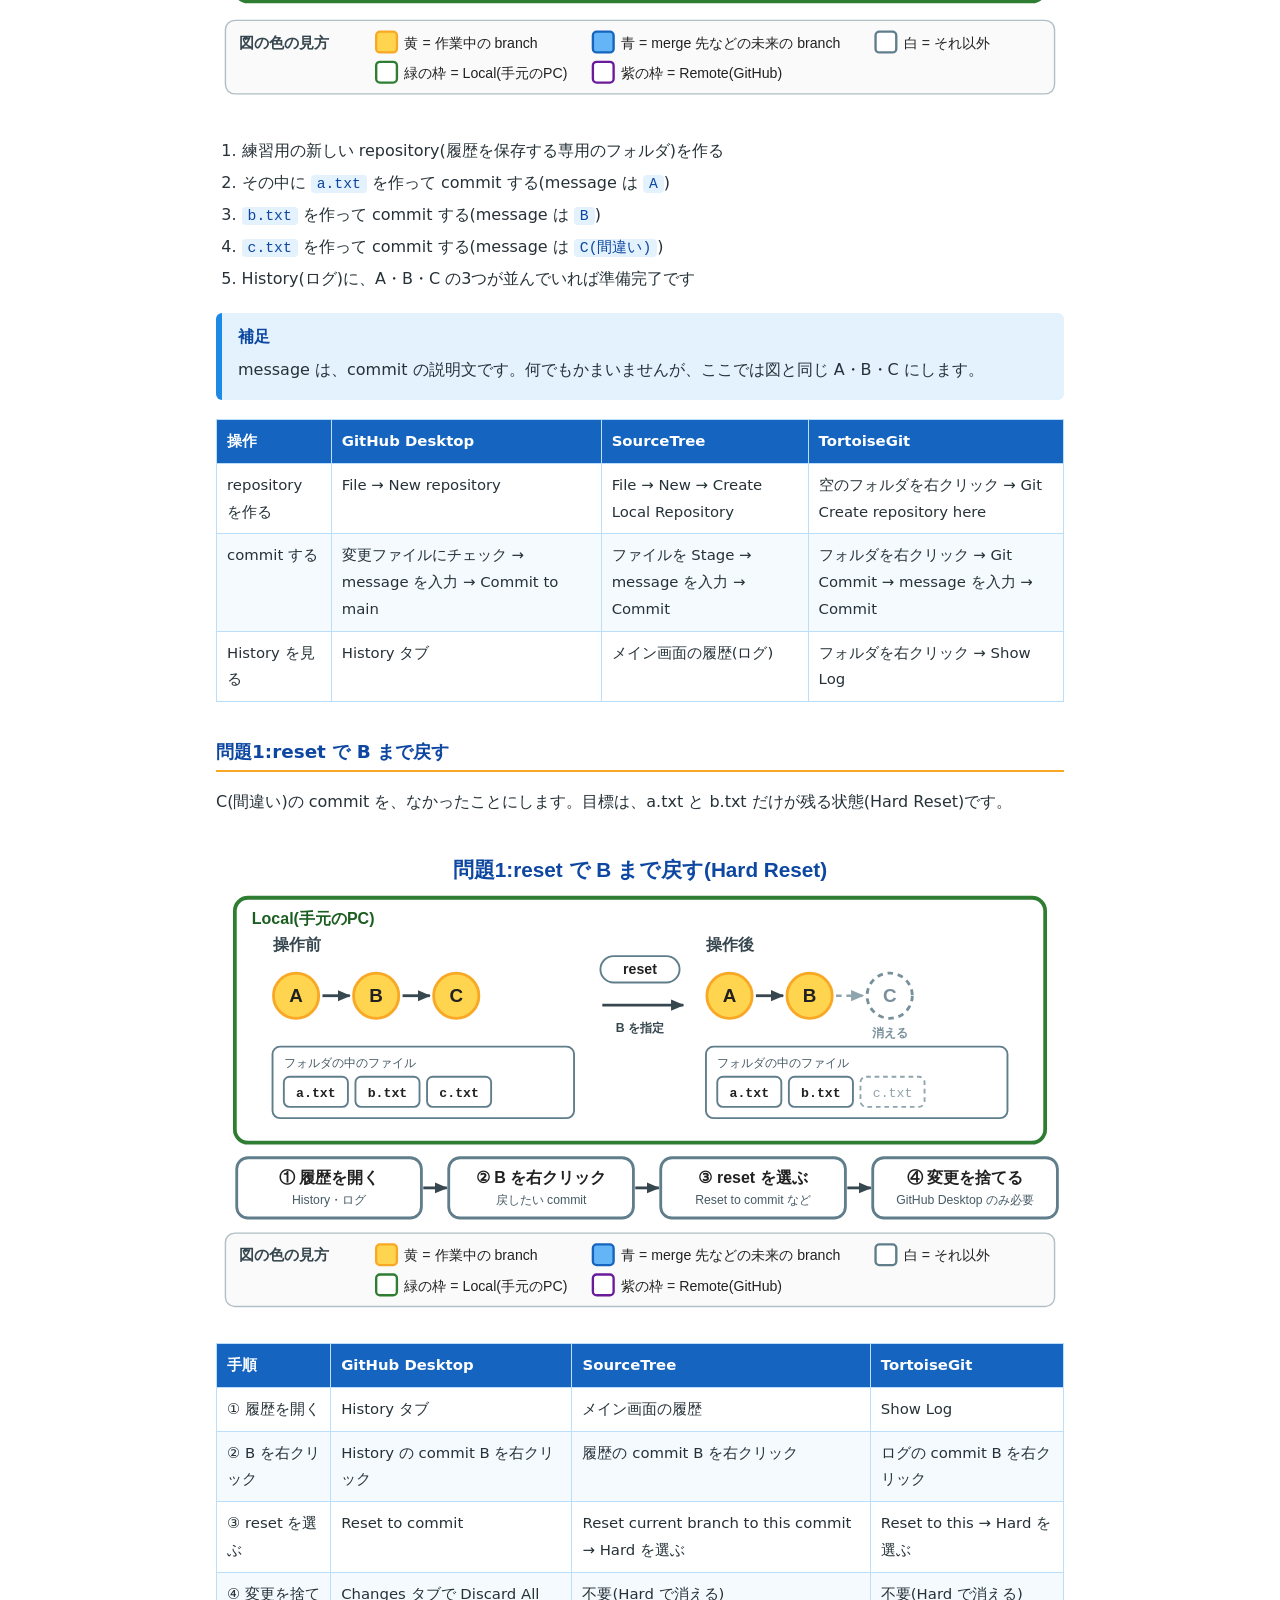
==== commit 6a054525: "細かい説明の追加 ・細かい説明の追加 ・名称揺れの修正" ====
--- a/docs/git/index.html
+++ b/docs/git/index.html
@@ -29,6 +29,13 @@
 <p class="footnote">※ hash とは、commit ごとに自動で付く、英数字の文字列です(例: <code>a1b2c3d</code>)。「背番号」のようなもので、巻き戻したいときに「この commit に戻す」と指定するのに使います。<code>git log --oneline</code> で確認できます。</p>
 <p>変更は次の4つの場所を通ります。</p>
 <div class="figure"><img alt="Gitの流れ" src="images/git_flow.svg" /></div>
+<ul>
+<li><strong>working directory</strong>: 実際にファイルを編集している場所(フォルダ)</li>
+<li><strong>stage</strong>(図では Staging Area): 次の commit に含める変更を、いったん置いておく場所</li>
+<li><strong>local repository</strong>: 手元の PC にある、commit の履歴</li>
+<li><strong>remote repository</strong>: GitHub など、ネット上にある履歴</li>
+</ul>
+<p>手元の PC 側を local、GitHub など外側を remote と呼びます。</p>
 <pre><code class="language-bash">git status                  # 今の状態を確認
 git add ファイル名           # commit 対象にする(stage に載せる)
 git commit -m &quot;message&quot;     # 手元の履歴に記録する
@@ -41,11 +48,11 @@
 </div>
 <hr />
 <h2 id="sec2">2. branch とは</h2>
-<p>branch は、履歴の流れを枝分かれさせて、別々に作業を進めるための仕組みです。元の流れ(<code>main</code>)に影響を与えずに、新機能の試作や修正を進められます。<code>HEAD</code> は「今自分がいる branch」を示す目印です。</p>
-<p>使い方の基本は、<code>main</code> を安定版として保ち、作業は別の branch で行い、完成したら <code>main</code> に merge することです。</p>
+<p>branch は、履歴の流れを枝分かれさせて、別々に作業を進めるための仕組みです。元の流れ(基本となる branch の <code>main</code>)に影響を与えずに、新機能の試作や修正を進められます。<code>HEAD</code> は「今自分がいる branch」を示す目印です。</p>
+<p>使い方の基本は、<code>main</code> を安定版として保ち、作業は別の branch で行い、完成したら <code>main</code> に merge(変更を取り込んで合流)することです。</p>
 <div class="figure"><img alt="branchとmerge" src="images/git_branch.svg" /></div>
 <pre><code class="language-bash">git branch                    # branch 一覧
-git switch -c feature/timer   # 新規作成して移動
+git switch -c feature/timer   # branch を新しく作って、そこに移動
 git switch main               # 移動
 git merge feature/timer       # 今の branch に merge
 git branch -d feature/timer   # merge 済みの branch を削除
@@ -67,7 +74,7 @@
 git push                            # 2回目以降。今の branch を、設定済みの送り先へ送る
 git push origin main                # branch を指定して送る
 </code></pre>
-<p><code>origin</code> は、remote につけられる標準の名前です。<code>-u</code> を付けて1回 push すると、以降は <code>git push</code> だけで送れます。</p>
+<p><code>origin</code> は、remote につけられる標準の名前です。<code>-u</code> は「この branch の送り先を覚えておく」という指定で、1回付けて push すると、以降は <code>git push</code> だけで送れます。</p>
 <div class="note note-info">
 <p class="note-title">補足</p>
 <p>push のあとに <code>git status</code> を実行して、<code>up to date with 'origin/...'</code> と表示されれば、手元と remote が同じ状態です。</p>
@@ -107,7 +114,7 @@
 </tr>
 <tr>
 <td><code>=======</code> 〜 <code>&gt;&gt;&gt;&gt;&gt;&gt;&gt; feature</code></td>
-<td>merge してきた branch(<code>feature</code>)の内容</td>
+<td>merge で取り込む branch(<code>feature</code>)の内容</td>
 </tr>
 </tbody>
 </table>
@@ -140,7 +147,7 @@
 <td>① conflict のファイルを探す</td>
 <td>Changes タブの conflicted files</td>
 <td>ファイルを右クリック → Resolve Conflicts</td>
-<td>ファイルを右クリック → TortoiseGit</td>
+<td>conflict のファイルを右クリック → TortoiseGit のメニュー</td>
 </tr>
 <tr>
 <td>② 開いて直す</td>
@@ -152,7 +159,7 @@
 <td>③ 解消したと伝える</td>
 <td>自動で stage される</td>
 <td>Mark Resolved</td>
-<td>Resolved</td>
+<td>TortoiseGit → Resolved</td>
 </tr>
 <tr>
 <td>④ commit する</td>
@@ -179,16 +186,16 @@
 <p>branch 汚染は、本来入れたくないものが branch に混ざった状態です。よくある例は次のとおりです。</p>
 <ul>
 <li><code>main</code> に直接、作りかけの変更を commit してしまった</li>
-<li><code>.vs/</code> や <code>Library/</code> などの不要ファイルを commit した</li>
+<li><code>.vs/</code> や <code>Library/</code> など、ツールが自動で作る不要なファイルを commit した</li>
 <li>パスワードやAPIキーなどの秘密情報を commit した</li>
 <li>別の作業の commit が混ざったまま merge した</li>
 </ul>
 <p><strong>予防策</strong></p>
 <ul>
 <li>作業は必ず branch を切って行う</li>
-<li><code>.gitignore</code> を最初に用意する</li>
+<li><code>.gitignore</code>(commit しないファイルを指定する設定ファイル)を最初に用意する</li>
 <li>commit 前に <code>git status</code> と <code>git diff --staged</code> で中身を確認する</li>
-<li><strong>Pull Request(推奨)</strong>: <code>main</code> へ直接 push せず、作業 branch を push して Pull Request(PR)を作り、差分を確認してから merge する。不要ファイルや秘密情報、別作業の commit の混入を merge 前に見つけられる</li>
+<li><strong>Pull Request(推奨)</strong>: GitHub 上で「この branch を <code>main</code> に merge してください」と依頼する仕組みです。<code>main</code> へ直接 push せず、作業 branch を push して Pull Request(PR)を作り、差分を確認してから merge します。不要ファイルや秘密情報、別作業の commit の混入を、merge の前に見つけられます</li>
 </ul>
 <pre><code class="language-bash">git switch -c feature/timer          # 作業 branch を作る
 git push -u origin feature/timer     # branch を push
@@ -202,11 +209,11 @@
 </div>
 <div class="note note-info">
 <p class="note-title">補足</p>
-<p><code>.gitignore</code> に書いたファイルは、まだ追跡されていない場合に限って無視されます。すでに commit してしまったファイルは、<code>git rm --cached ファイル名</code> で追跡から外してから、commit し直します。</p>
+<p><code>.gitignore</code> に書いたファイルは、まだ Git の管理に入っていない場合だけ無視されます。すでに commit してしまったファイルは、<code>git rm --cached ファイル名</code> で Git の管理から外してから(ファイル自体は消えません)、commit し直します。</p>
 </div>
 <hr />
 <h2 id="sec6">6. 安全に試すコツ</h2>
-<p>巻き戻しの前に、今の状態にバックアップ用の branch を作っておくと安心です。失敗してもすぐ元に戻せます。</p>
+<p>巻き戻しの前に、今の状態にバックアップ用の branch を作っておくと安心です。失敗しても、<code>git reset --hard backup-before-reset</code> で元の状態に戻せます。</p>
 <pre><code class="language-bash">git branch backup-before-reset
 </code></pre>
 <div class="note note-info">
@@ -221,19 +228,20 @@
 <h3>A. まだ commit していない変更を捨てる</h3>
 <pre><code class="language-bash">git restore ファイル名           # ファイルの変更を破棄
 git restore --staged ファイル名   # git add を取り消す(変更は残る)
-git clean -fd                    # 追跡されていないファイルを削除
+git clean -fd                    # Git の管理に入っていない新しいファイルを削除
 </code></pre>
 <div class="note note-warn">
 <p class="note-title">注意</p>
 <p><code>git clean</code> で消えたファイルは戻せません。事前に <code>git clean -nd</code> で、削除される対象を確認してください。</p>
 </div>
 <h3>B. commit 済みだが、まだ push していない</h3>
-<p><code>git reset</code> で、branch の指す位置を過去の commit まで戻します。</p>
+<p><code>git reset</code> で、今の branch を過去の commit の状態まで戻します。</p>
 <pre><code class="language-bash">git log --oneline               # 戻りたい commit の hash を調べる
 git reset --soft HEAD~1         # 1つ前に戻る。変更は stage に残る
 git reset --mixed HEAD~1        # 1つ前に戻る。変更は working directory に残る(既定)
 git reset --hard a1b2c3d        # 指定した commit に戻る。以降の変更は消える
 </code></pre>
+<p>オプションによって、戻したあとに変更が残るかどうかが変わります。</p>
 <table>
 <thead>
 <tr>
@@ -281,12 +289,12 @@
 <div class="figure"><img alt="resetとrevertの違い" src="images/git_reset_revert.svg" /></div>
 <div class="note note-warn">
 <p class="note-title">注意</p>
-<p><code>git reset --hard</code> の後に <code>git push --force</code> で履歴を書き換える方法もあります。ただし、他の人の履歴と食い違って混乱を招くので、共有 branch では避けるのが基本です。自分専用の branch でやむを得ない場合は、<code>--force</code> より安全な <code>git push --force-with-lease</code> を使います。</p>
+<p>push 済みの commit を reset で消し、<code>git push --force</code> で remote にも反映する方法もあります。ただし、他の人の履歴と食い違って混乱を招くので、共有 branch では避けるのが基本です。自分専用の branch でやむを得ない場合は、<code>--force</code> より安全な <code>git push --force-with-lease</code> を使います。</p>
 </div>
 <h3>D. 間違えて <code>reset --hard</code> してしまった</h3>
 <p><code>git reflog</code> は、HEAD が動いた記録をすべて残しています。消えたように見える commit も、多くの場合ここから戻せます。</p>
 <pre><code class="language-bash">git reflog                      # 操作履歴を見る
-git reset --hard HEAD@{2}       # 戻りたい時点に復帰
+git reset --hard HEAD@{2}       # 戻りたい時点に復帰(`HEAD@{2}` は2回前の状態)
 </code></pre>
 <div class="note note-warn">
 <p class="note-title">注意</p>
@@ -306,7 +314,7 @@
 <td><code>git restore</code></td>
 </tr>
 <tr>
-<td>自分だけの local の commit をやり直したい</td>
+<td>まだ push していない commit をやり直したい</td>
 <td><code>git reset</code></td>
 </tr>
 <tr>
@@ -418,7 +426,7 @@
 <ul>
 <li>戻した後の変更は、working directory に未 commit の状態で残ります(<code>git reset --mixed</code> に近い動き)</li>
 <li>変更もいらない場合は、そのあと <strong>Discard Changes</strong> で破棄します(<code>--hard</code> と同じ結果)</li>
-<li>戻せるのは、remote に push 済みの最新の commit より後の commit までです</li>
+<li>戻せるのは、最後に push した commit か、それより新しい commit までです(それより前には戻せません)</li>
 <li>push 済みの commit を取り消したいときは、reset ではなく <strong>Revert Changes in Commit</strong> を使います</li>
 </ul>
 <p>参考: <a href="https://docs.github.com/en/desktop/managing-commits/resetting-to-a-commit-in-github-desktop">Resetting to a commit in GitHub Desktop</a></p>
@@ -437,12 +445,16 @@
 <h3>準備:練習用の履歴を作る</h3>
 <div class="figure"><img alt="準備:3回 commit して履歴を作る" src="images/git_practice_setup.svg" /></div>
 <ol>
-<li>練習用の新しい repository を作る</li>
+<li>練習用の新しい repository(履歴を保存する専用のフォルダ)を作る</li>
 <li>その中に <code>a.txt</code> を作って commit する(message は <code>A</code>)</li>
 <li><code>b.txt</code> を作って commit する(message は <code>B</code>)</li>
 <li><code>c.txt</code> を作って commit する(message は <code>C(間違い)</code>)</li>
 <li>History(ログ)に、A・B・C の3つが並んでいれば準備完了です</li>
 </ol>
+<div class="note note-info">
+<p class="note-title">補足</p>
+<p>message は、commit の説明文です。何でもかまいませんが、ここでは図と同じ A・B・C にします。</p>
+</div>
 <table>
 <thead>
 <tr>
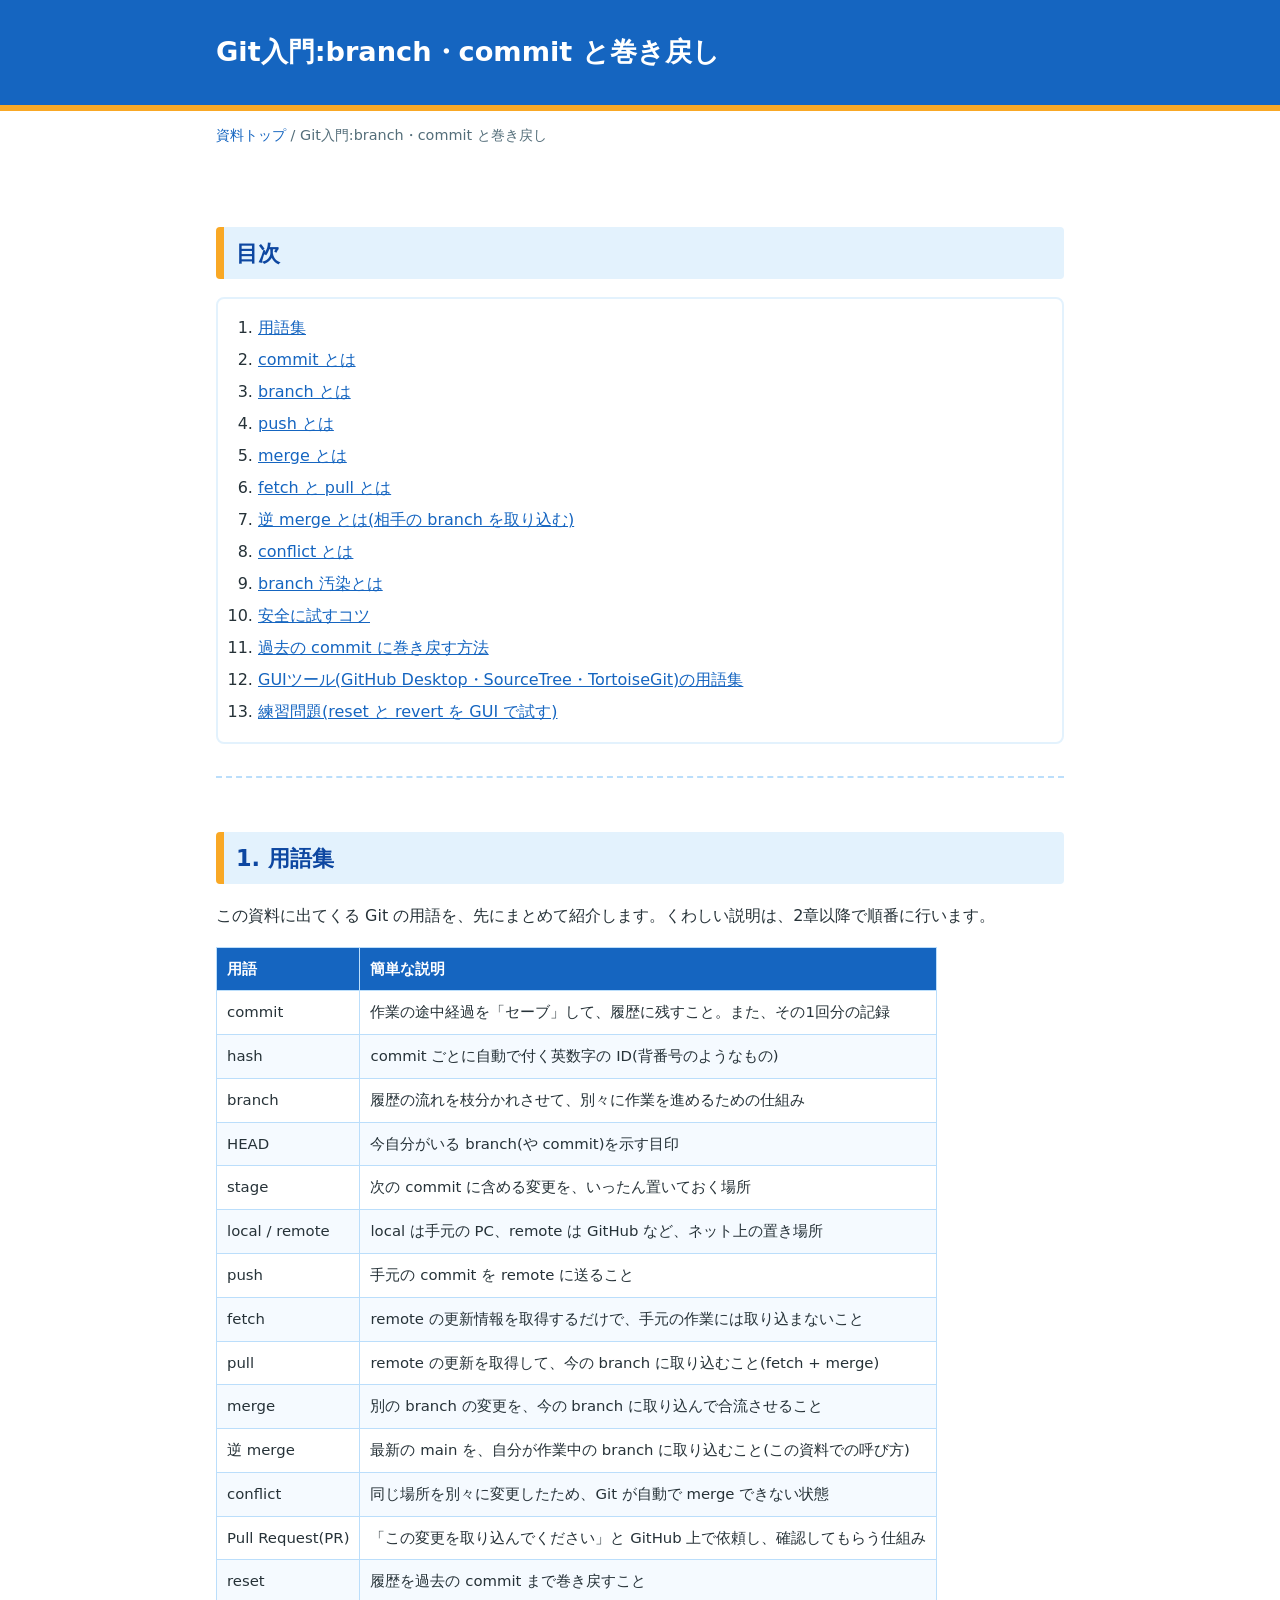
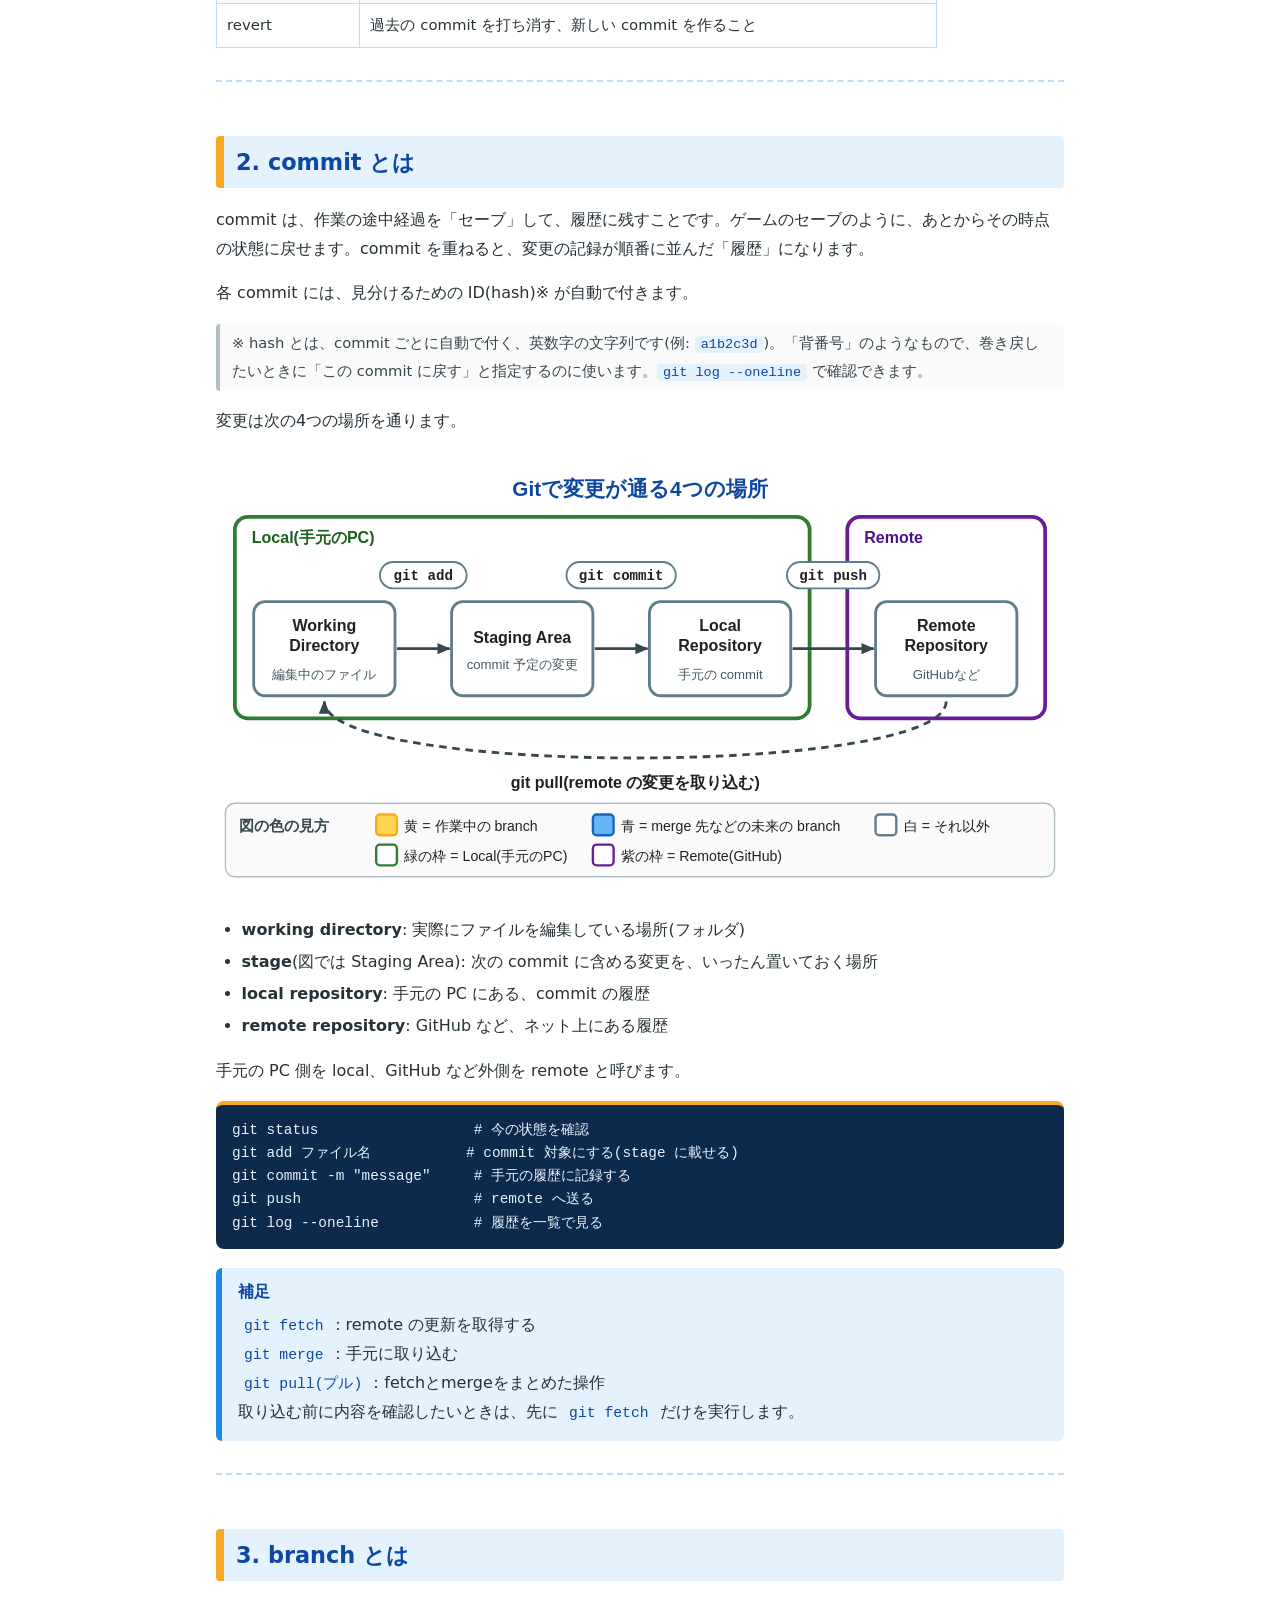
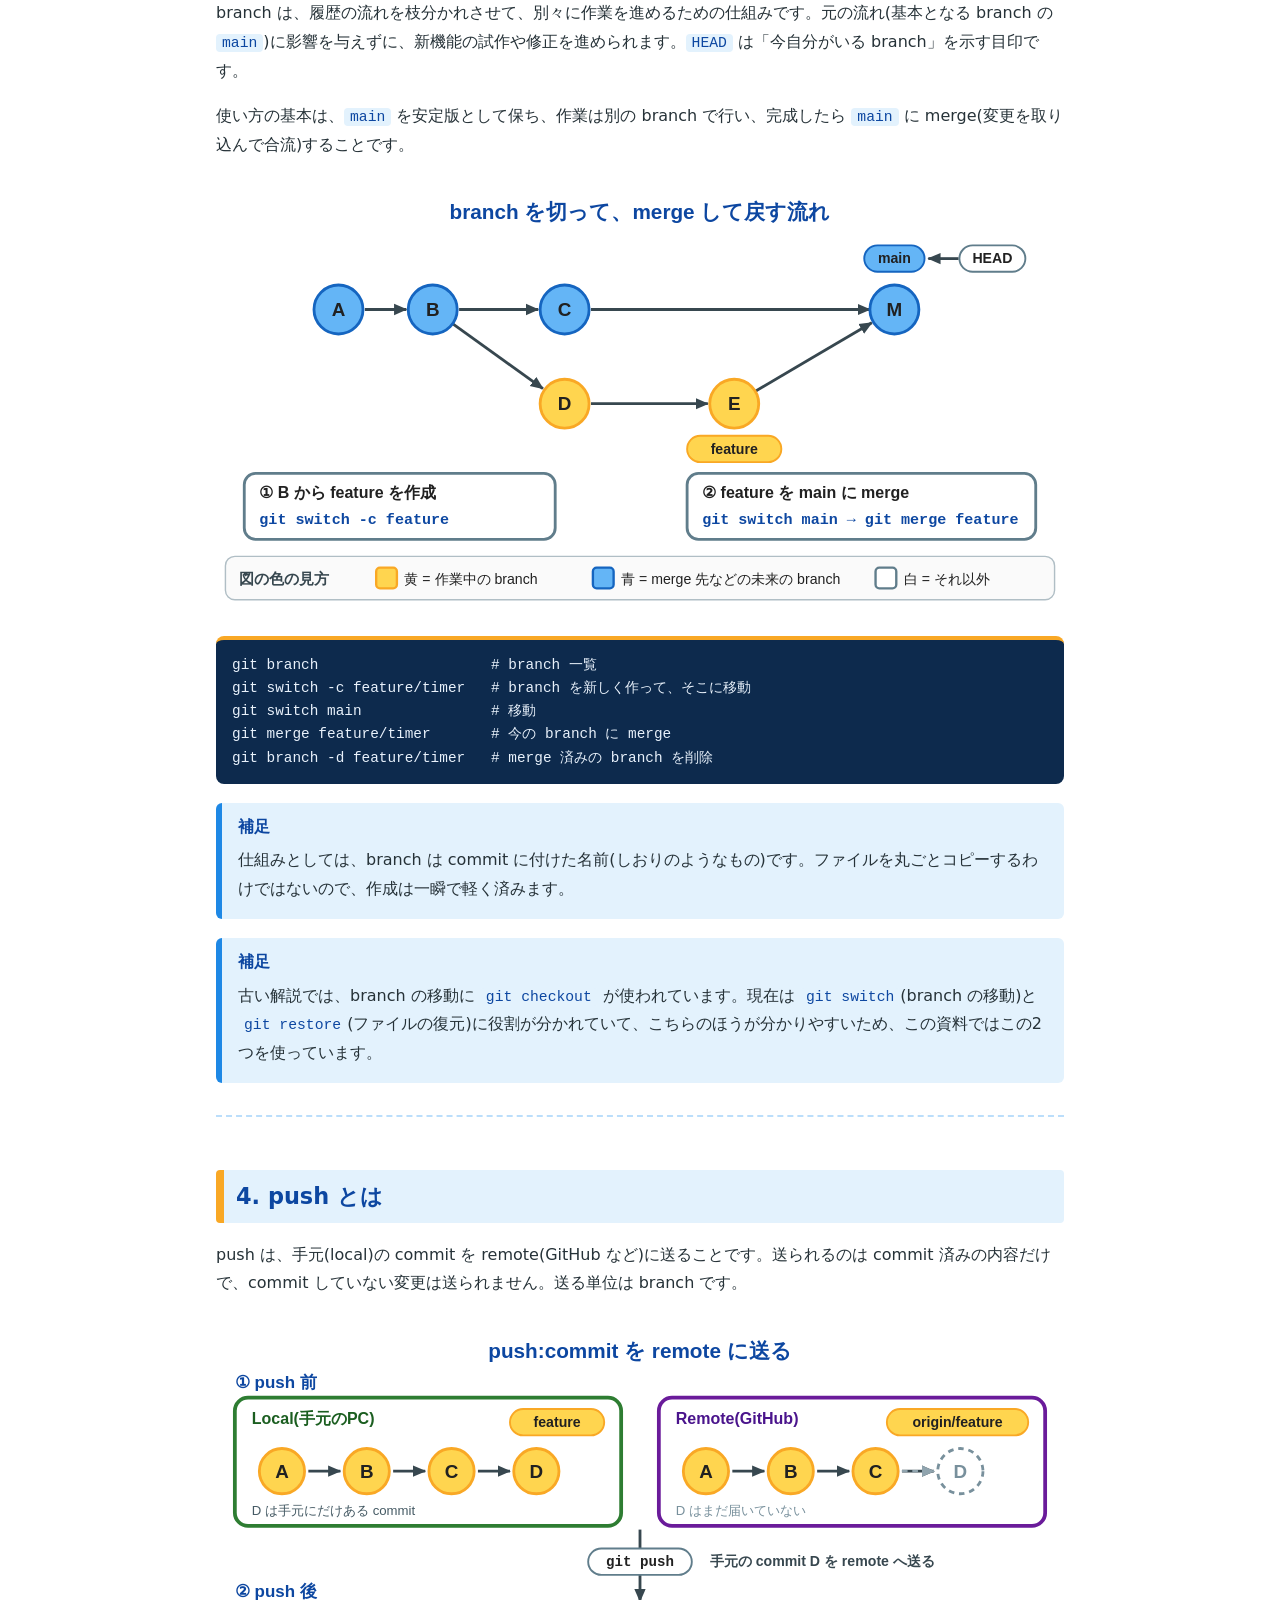
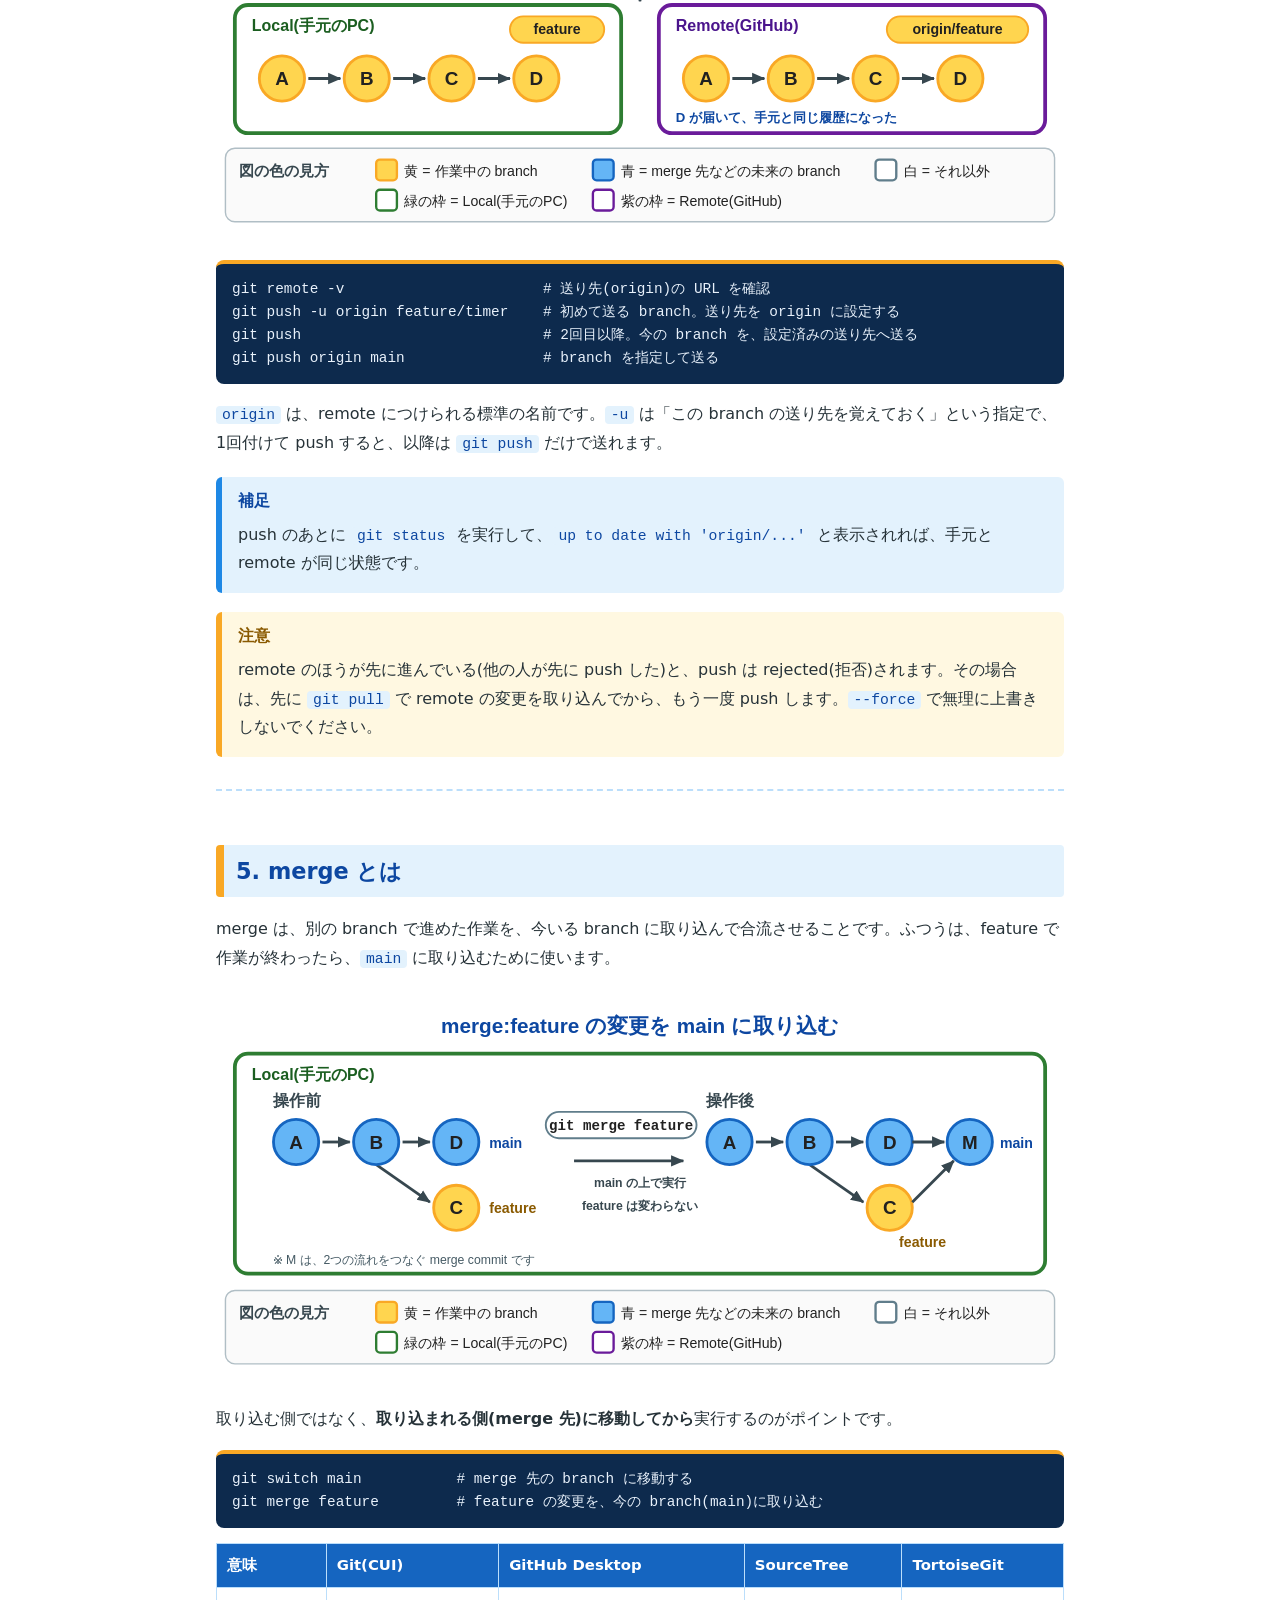
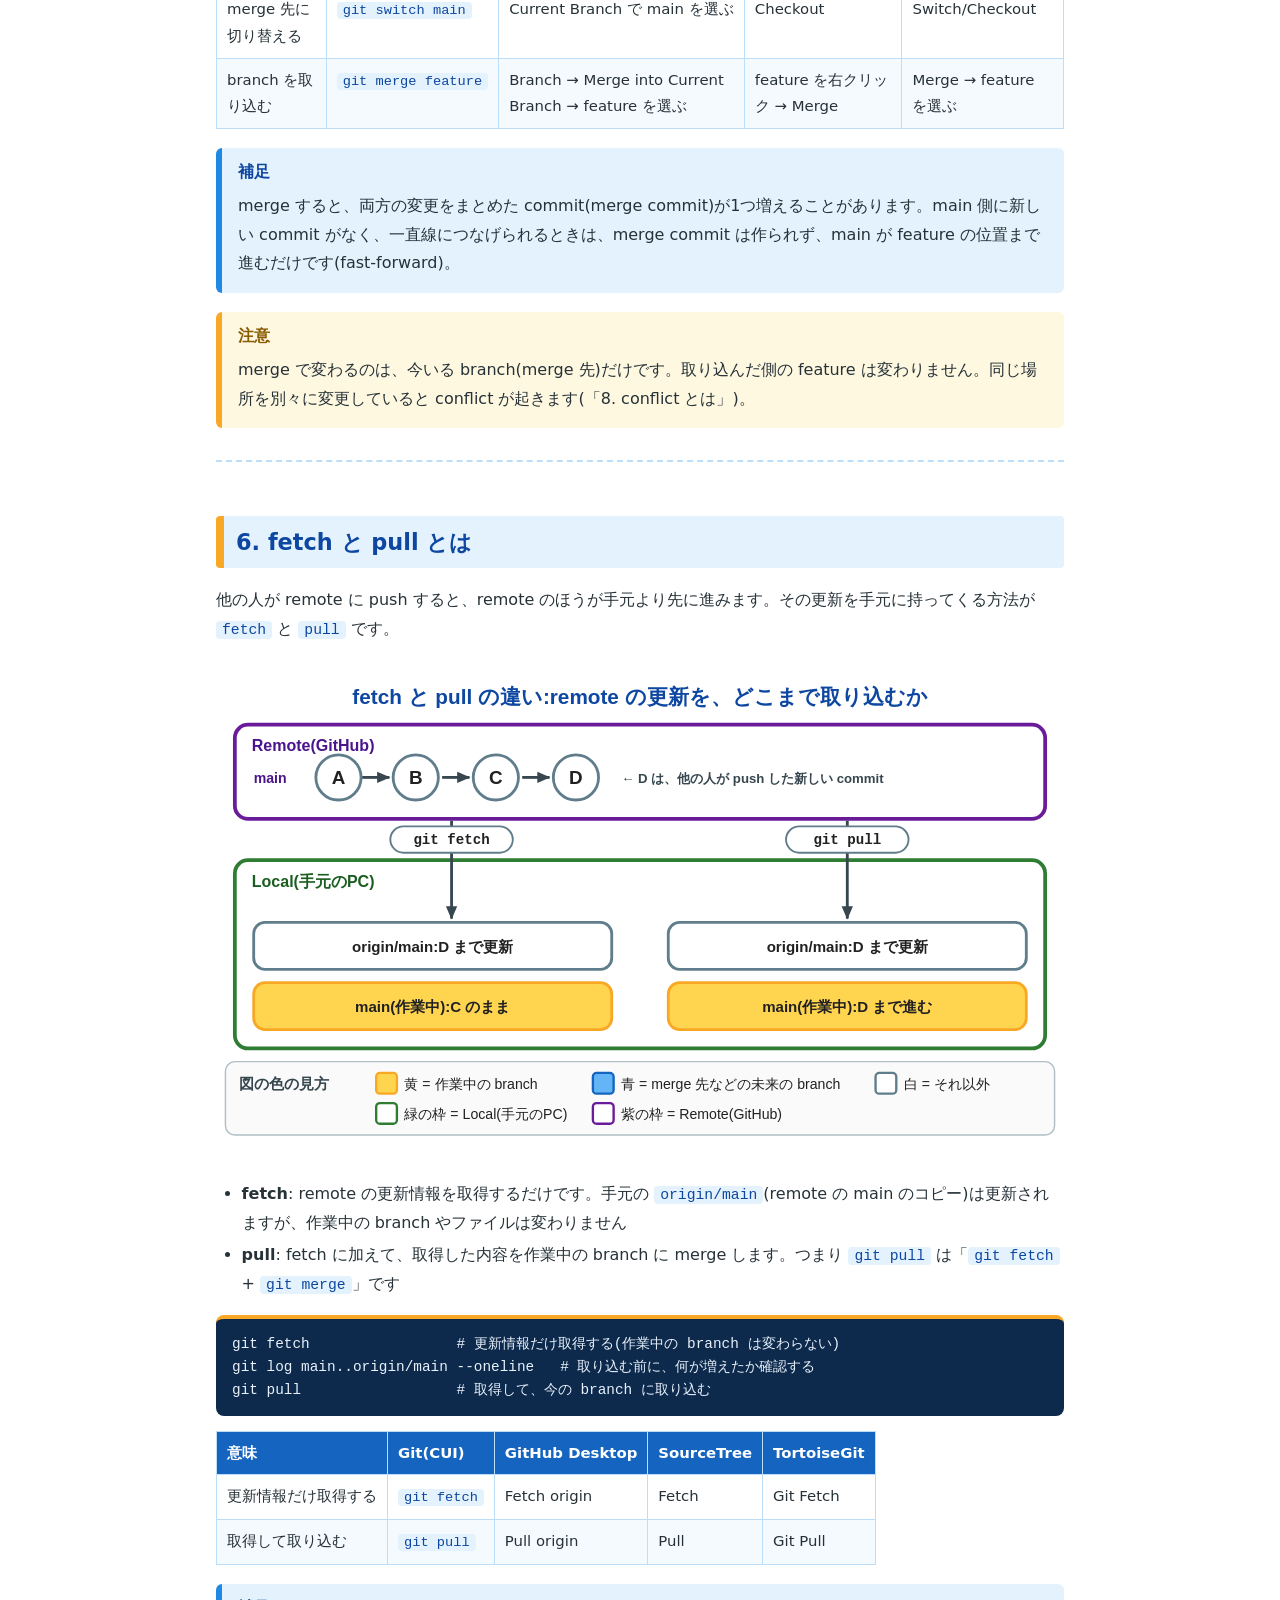
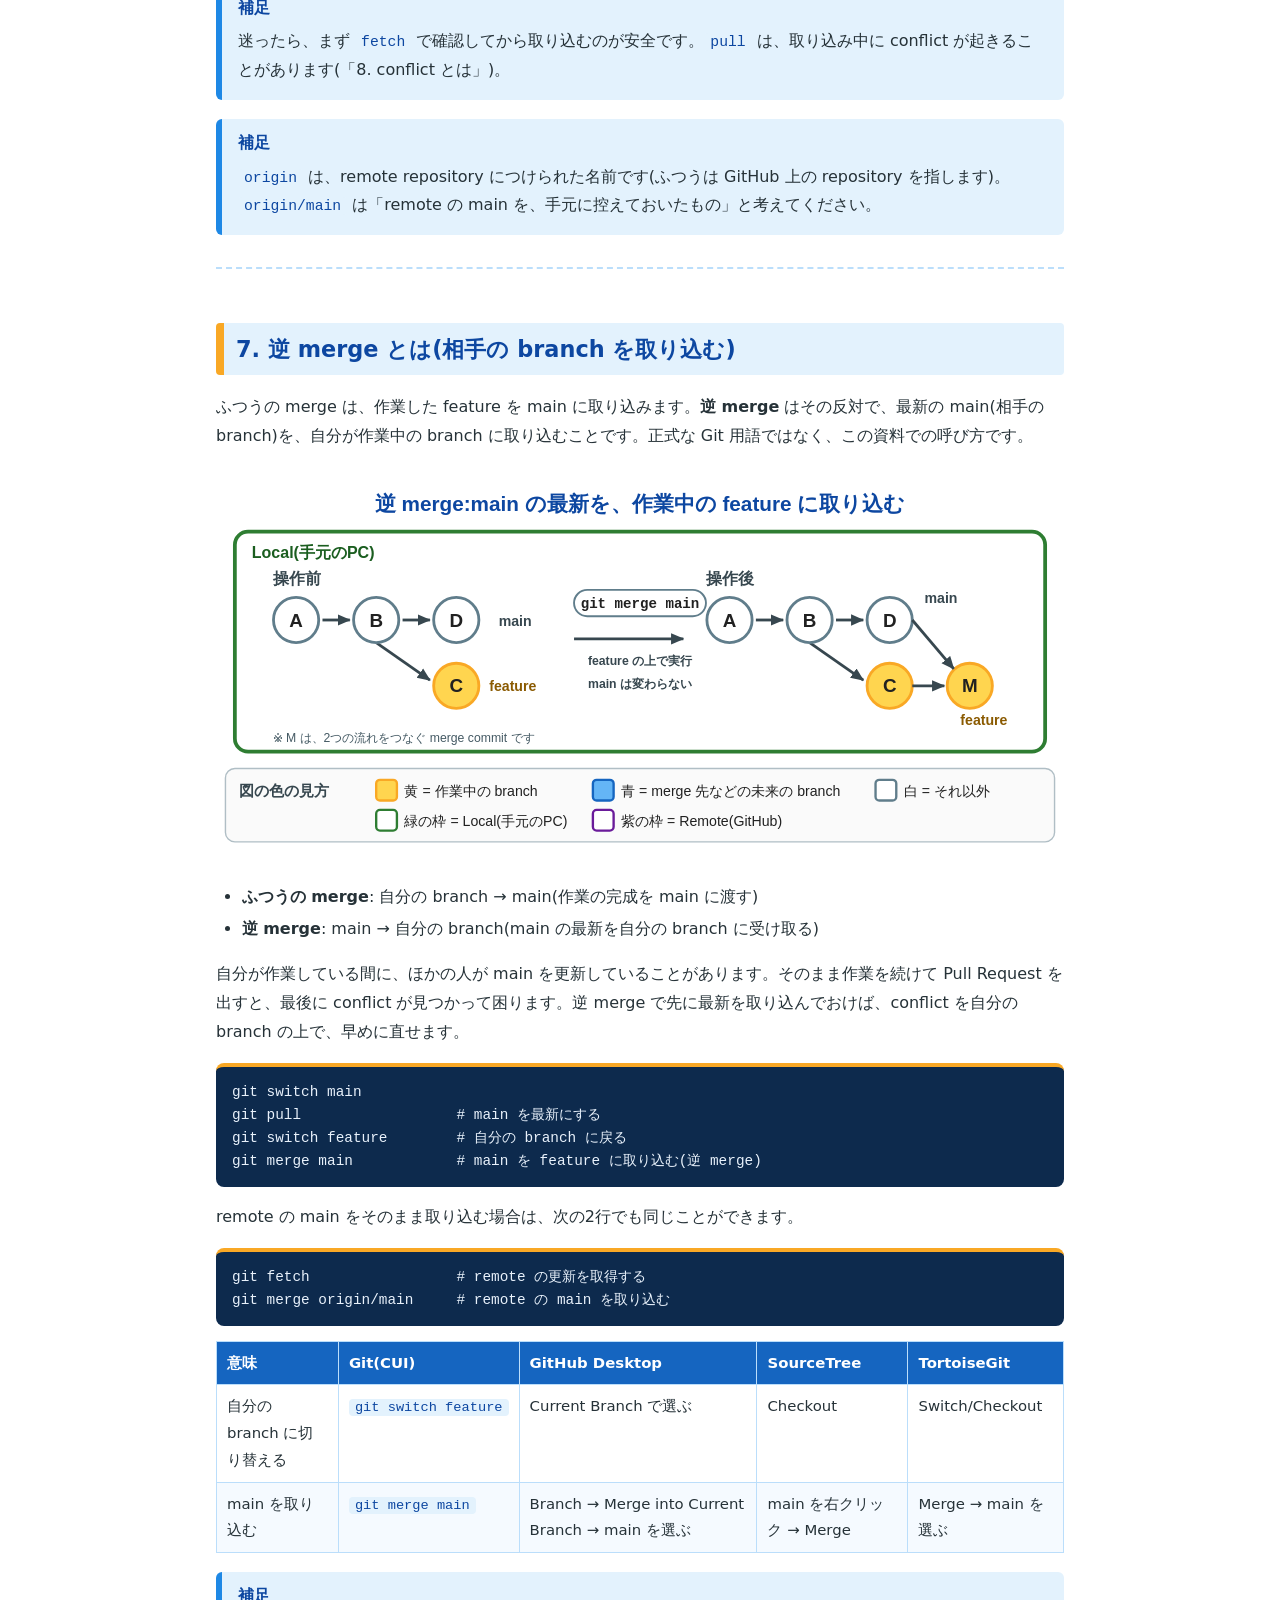
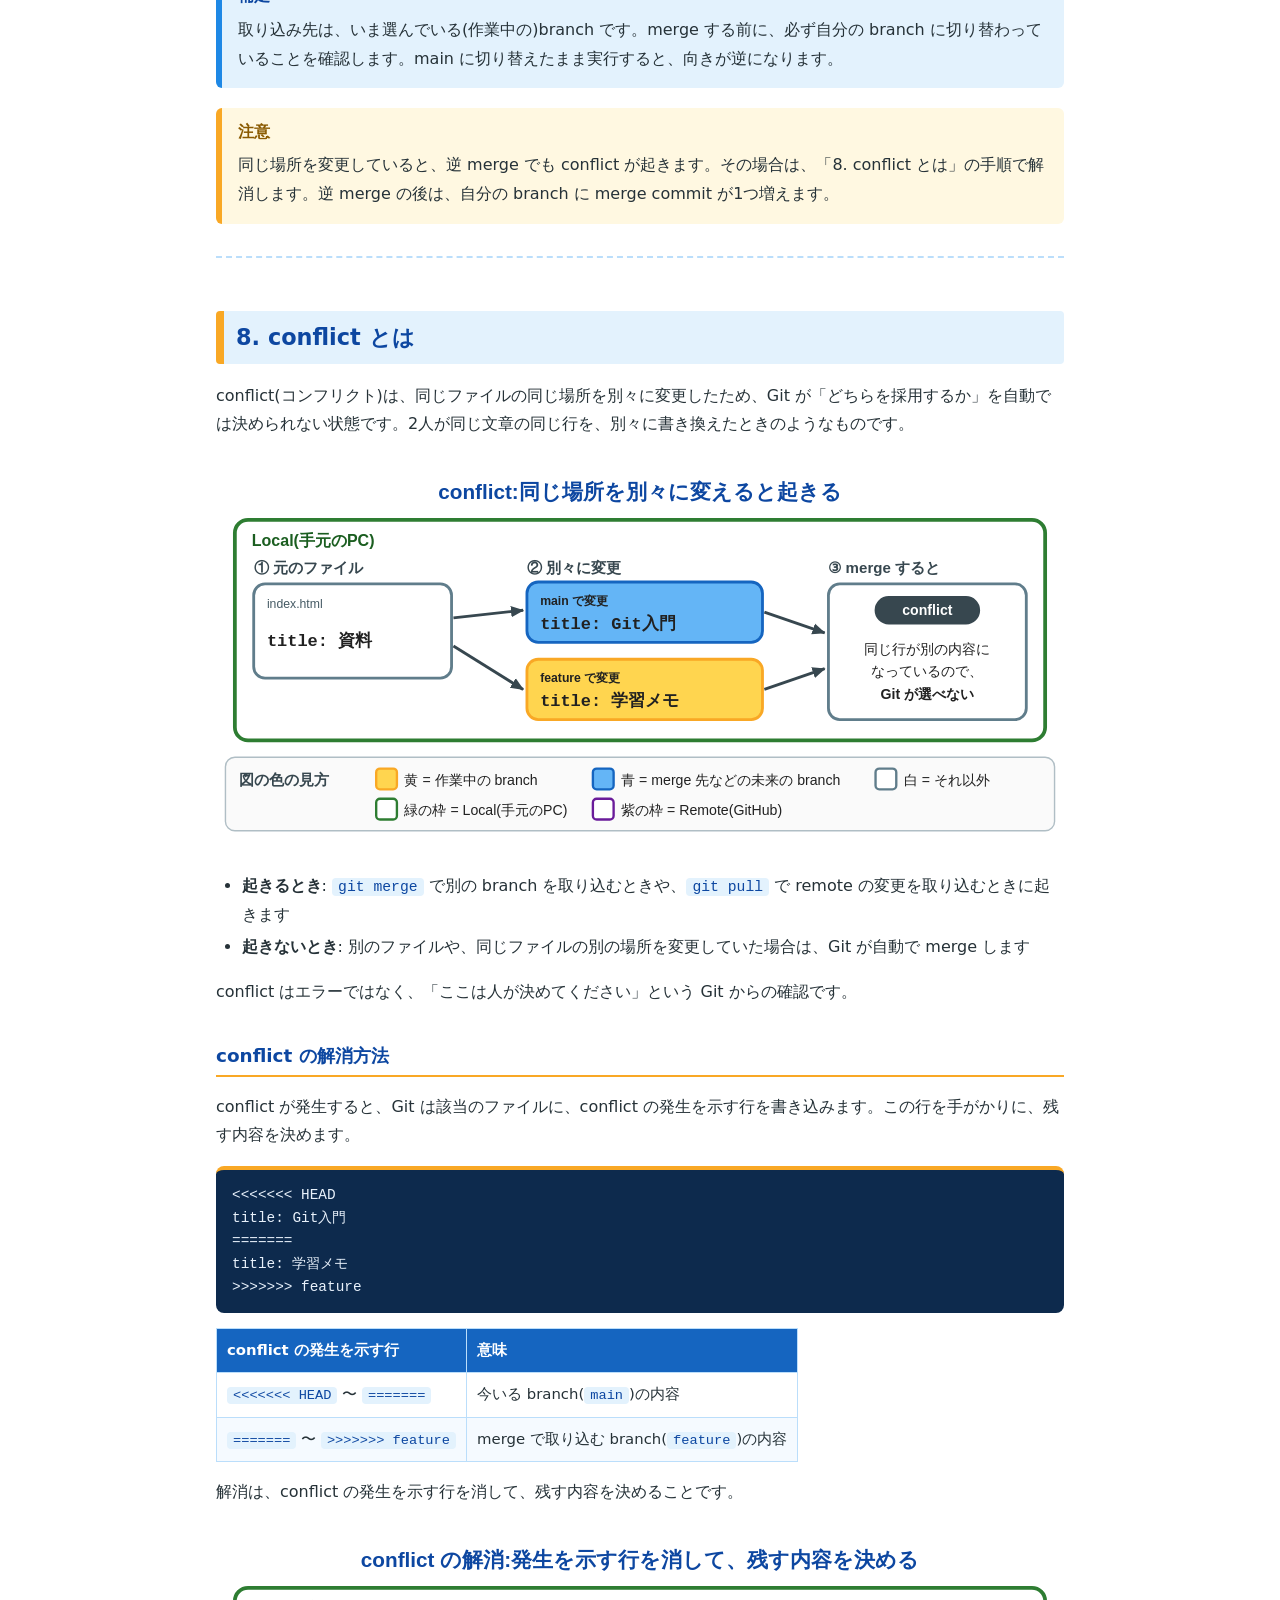
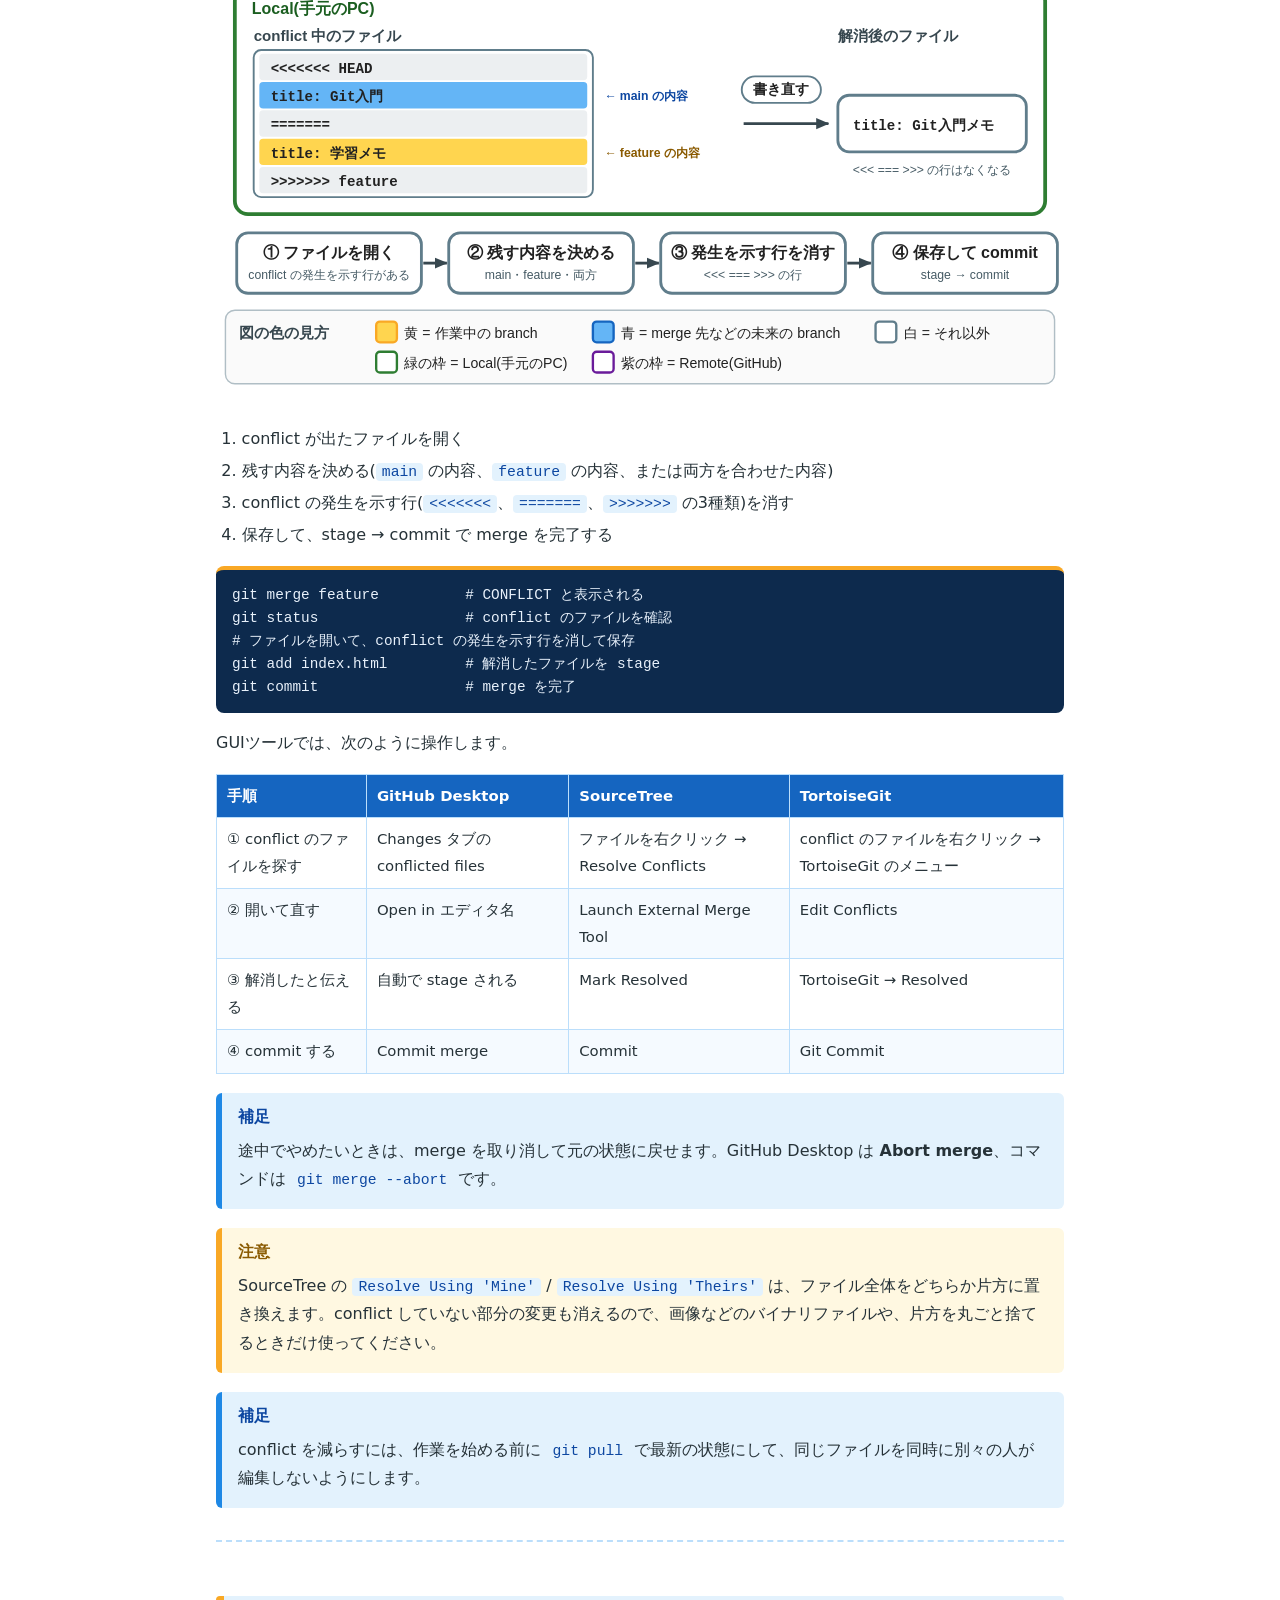
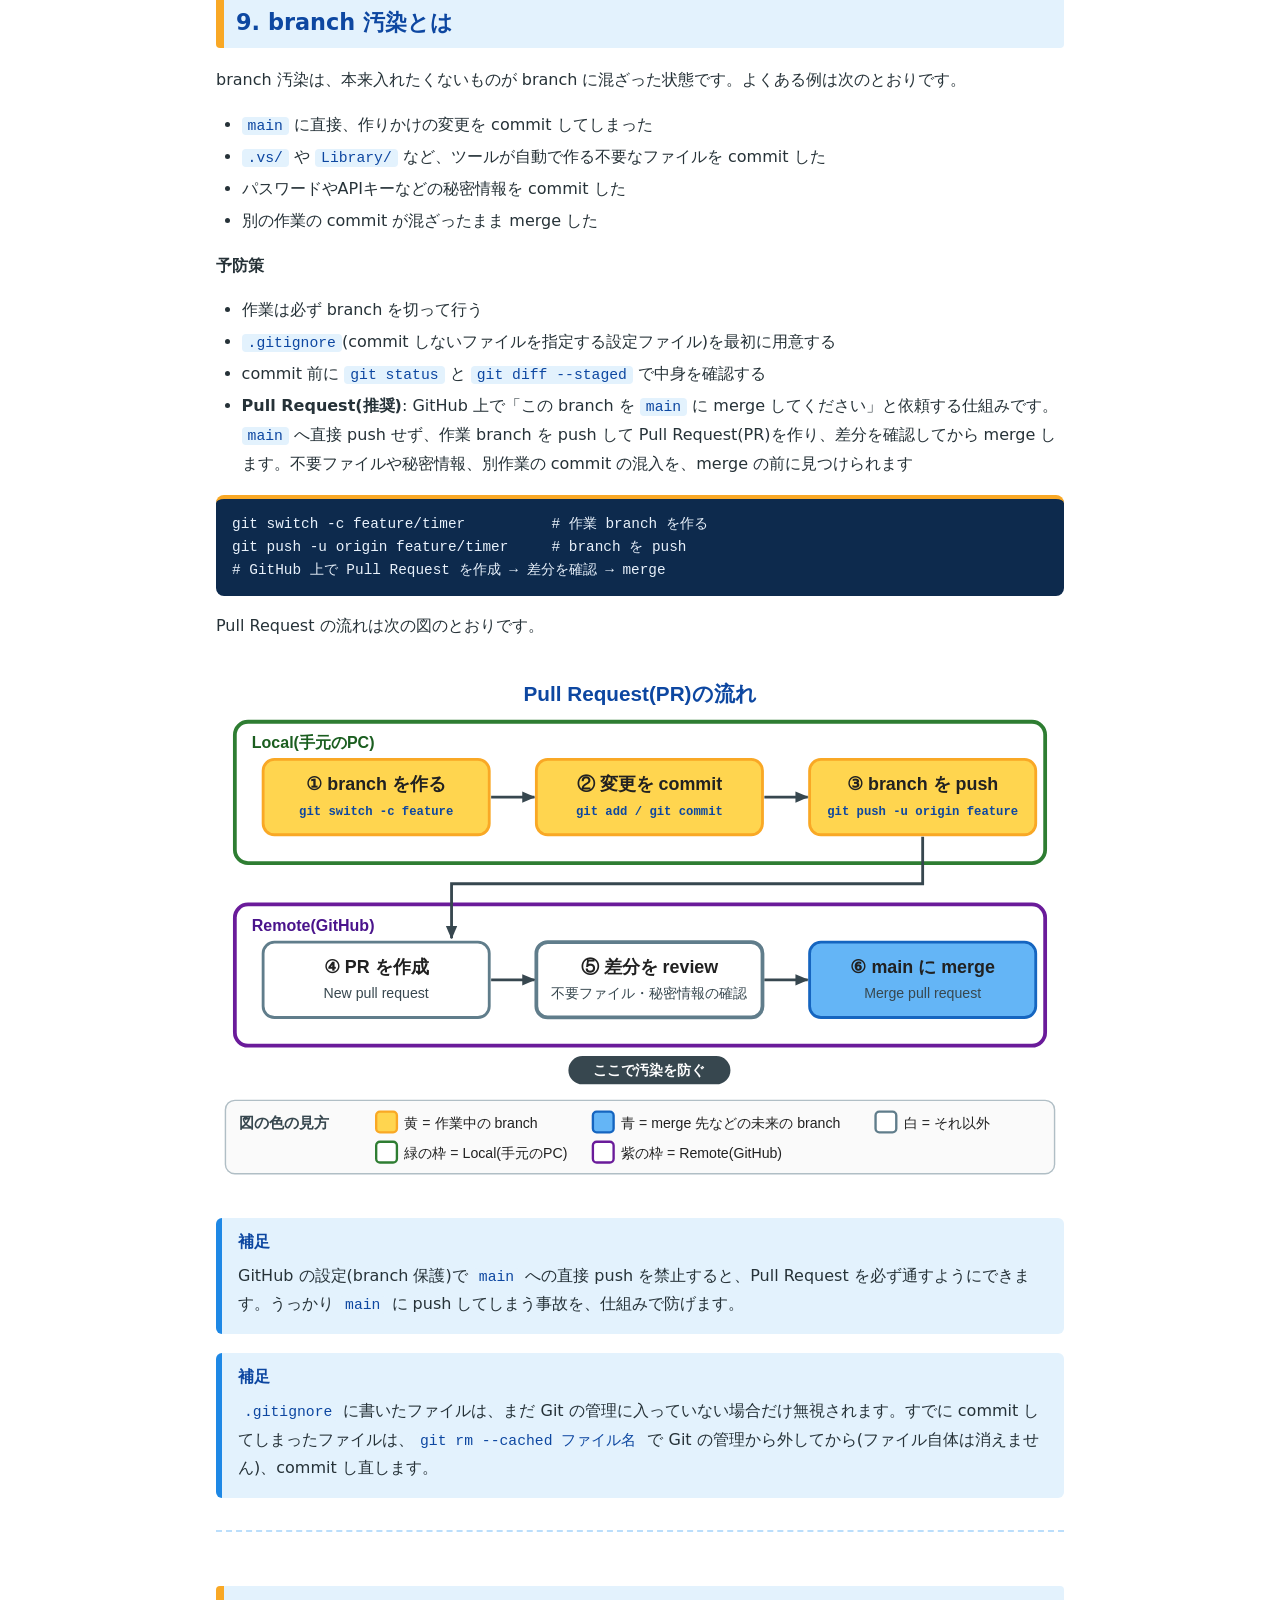
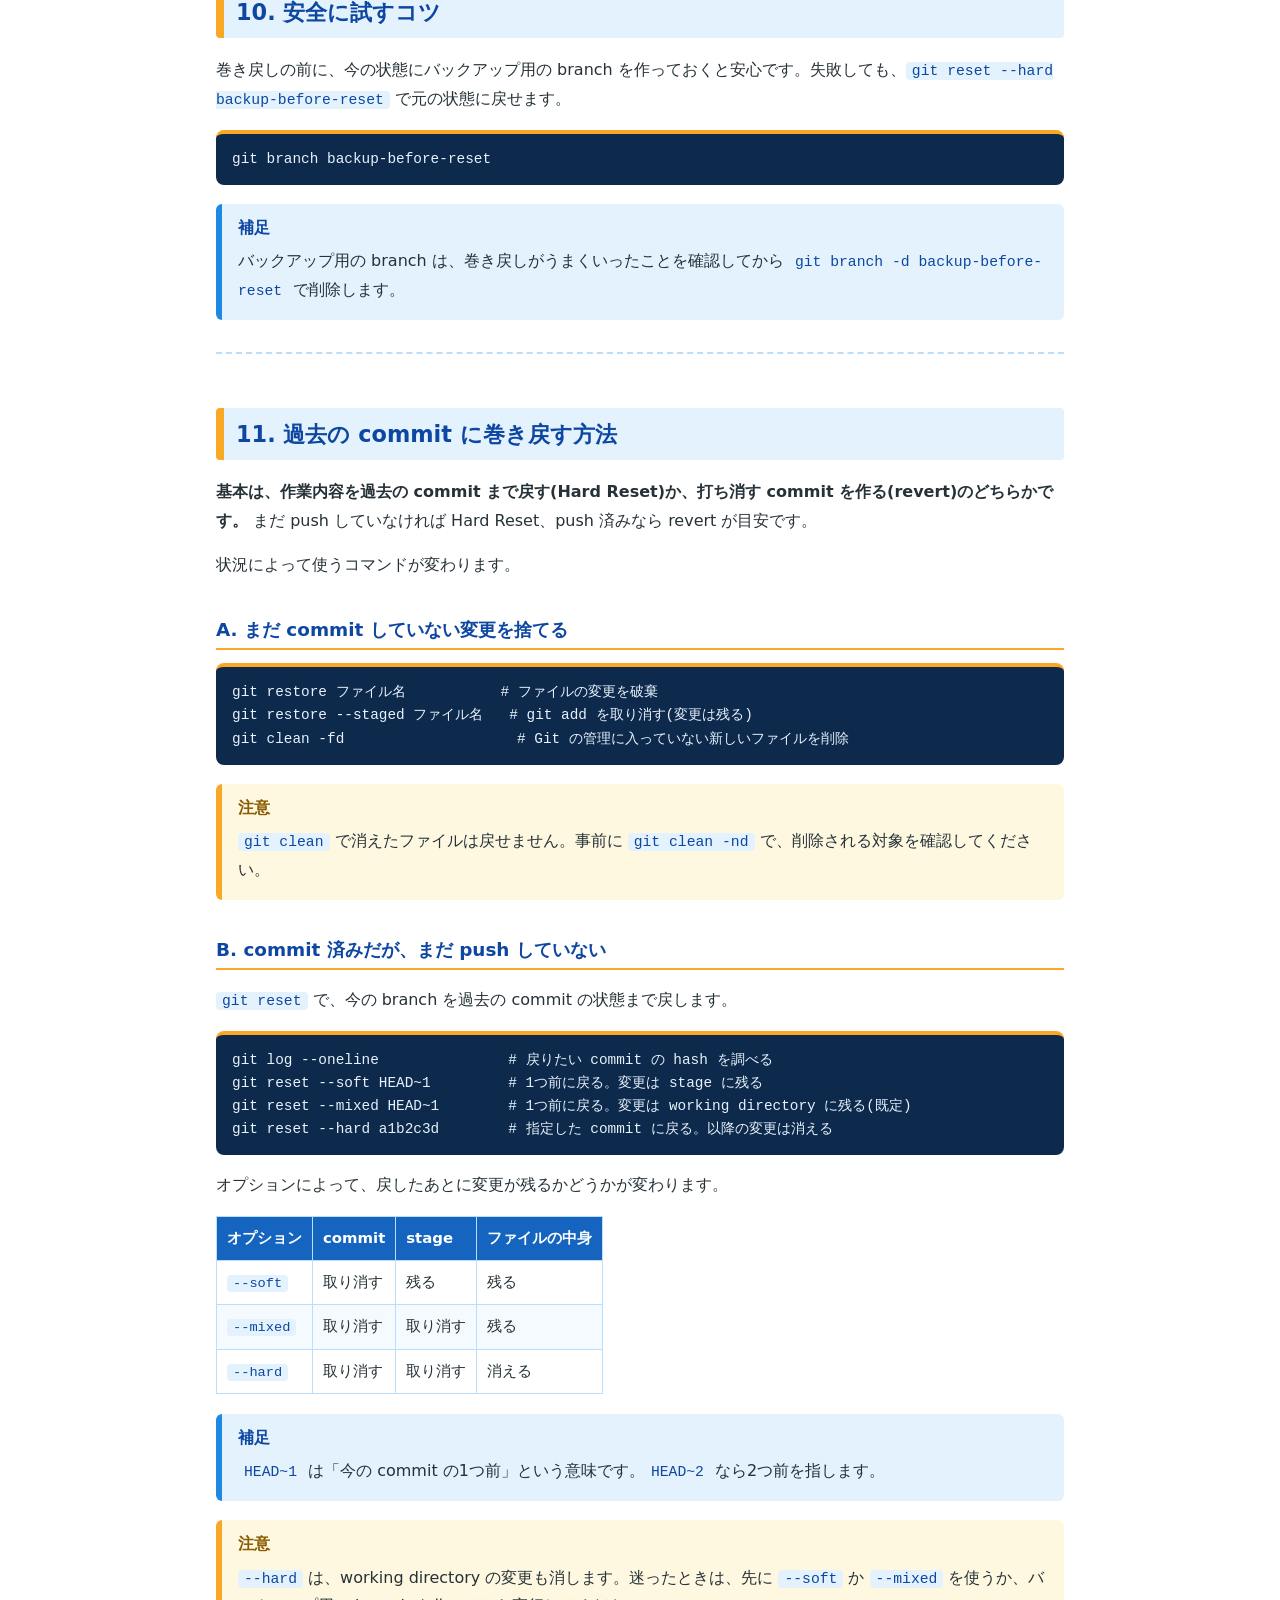
==== commit cc88da36: "用語集の追加 レスポンシブ対応" ====
--- a/docs/git/index.html
+++ b/docs/git/index.html
@@ -12,18 +12,95 @@
 <main>
 <h2 id="toc">目次</h2>
 <ol>
-<li><a href="#sec1">commit とは</a></li>
-<li><a href="#sec2">branch とは</a></li>
-<li><a href="#sec3">push とは</a></li>
-<li><a href="#sec4">conflict とは</a></li>
-<li><a href="#sec5">branch 汚染とは</a></li>
-<li><a href="#sec6">安全に試すコツ</a></li>
-<li><a href="#sec7">過去の commit に巻き戻す方法</a></li>
-<li><a href="#sec8">GUIツール(GitHub Desktop・SourceTree・TortoiseGit)の用語集</a></li>
-<li><a href="#sec9">練習問題(reset と revert を GUI で試す)</a></li>
+<li><a href="#sec1">用語集</a></li>
+<li><a href="#sec2">commit とは</a></li>
+<li><a href="#sec3">branch とは</a></li>
+<li><a href="#sec4">push とは</a></li>
+<li><a href="#sec5">merge とは</a></li>
+<li><a href="#sec6">fetch と pull とは</a></li>
+<li><a href="#sec7">逆 merge とは(相手の branch を取り込む)</a></li>
+<li><a href="#sec8">conflict とは</a></li>
+<li><a href="#sec9">branch 汚染とは</a></li>
+<li><a href="#sec10">安全に試すコツ</a></li>
+<li><a href="#sec11">過去の commit に巻き戻す方法</a></li>
+<li><a href="#sec12">GUIツール(GitHub Desktop・SourceTree・TortoiseGit)の用語集</a></li>
+<li><a href="#sec13">練習問題(reset と revert を GUI で試す)</a></li>
 </ol>
 <hr />
-<h2 id="sec1">1. commit とは</h2>
+<h2 id="sec1">1. 用語集</h2>
+<p>この資料に出てくる Git の用語を、先にまとめて紹介します。くわしい説明は、2章以降で順番に行います。</p>
+<table>
+<thead>
+<tr>
+<th>用語</th>
+<th>簡単な説明</th>
+</tr>
+</thead>
+<tbody>
+<tr>
+<td>commit</td>
+<td>作業の途中経過を「セーブ」して、履歴に残すこと。また、その1回分の記録</td>
+</tr>
+<tr>
+<td>hash</td>
+<td>commit ごとに自動で付く英数字の ID(背番号のようなもの)</td>
+</tr>
+<tr>
+<td>branch</td>
+<td>履歴の流れを枝分かれさせて、別々に作業を進めるための仕組み</td>
+</tr>
+<tr>
+<td>HEAD</td>
+<td>今自分がいる branch(や commit)を示す目印</td>
+</tr>
+<tr>
+<td>stage</td>
+<td>次の commit に含める変更を、いったん置いておく場所</td>
+</tr>
+<tr>
+<td>local / remote</td>
+<td>local は手元の PC、remote は GitHub など、ネット上の置き場所</td>
+</tr>
+<tr>
+<td>push</td>
+<td>手元の commit を remote に送ること</td>
+</tr>
+<tr>
+<td>fetch</td>
+<td>remote の更新情報を取得するだけで、手元の作業には取り込まないこと</td>
+</tr>
+<tr>
+<td>pull</td>
+<td>remote の更新を取得して、今の branch に取り込むこと(fetch + merge)</td>
+</tr>
+<tr>
+<td>merge</td>
+<td>別の branch の変更を、今の branch に取り込んで合流させること</td>
+</tr>
+<tr>
+<td>逆 merge</td>
+<td>最新の main を、自分が作業中の branch に取り込むこと(この資料での呼び方)</td>
+</tr>
+<tr>
+<td>conflict</td>
+<td>同じ場所を別々に変更したため、Git が自動で merge できない状態</td>
+</tr>
+<tr>
+<td>Pull Request(PR)</td>
+<td>「この変更を取り込んでください」と GitHub 上で依頼し、確認してもらう仕組み</td>
+</tr>
+<tr>
+<td>reset</td>
+<td>履歴を過去の commit まで巻き戻すこと</td>
+</tr>
+<tr>
+<td>revert</td>
+<td>過去の commit を打ち消す、新しい commit を作ること</td>
+</tr>
+</tbody>
+</table>
+<hr />
+<h2 id="sec2">2. commit とは</h2>
 <p>commit は、作業の途中経過を「セーブ」して、履歴に残すことです。ゲームのセーブのように、あとからその時点の状態に戻せます。commit を重ねると、変更の記録が順番に並んだ「履歴」になります。</p>
 <p>各 commit には、見分けるための ID(hash)※ が自動で付きます。</p>
 <p class="footnote">※ hash とは、commit ごとに自動で付く、英数字の文字列です(例: <code>a1b2c3d</code>)。「背番号」のようなもので、巻き戻したいときに「この commit に戻す」と指定するのに使います。<code>git log --oneline</code> で確認できます。</p>
@@ -44,10 +121,13 @@
 </code></pre>
 <div class="note note-info">
 <p class="note-title">補足</p>
-<p><code>git pull</code> は、<code>git fetch</code>(remote の更新を取得するだけ)と <code>git merge</code>(手元に取り込む)をまとめた操作です。取り込む前に内容を確認したいときは、先に <code>git fetch</code> だけを実行します。</p>
-</div>
-<hr />
-<h2 id="sec2">2. branch とは</h2>
+<p><code>git fetch</code>：remote の更新を取得する<br>
+<code>git merge</code>：手元に取り込む<br>
+<code>git pull(プル)</code>：fetchとmergeをまとめた操作<br>
+取り込む前に内容を確認したいときは、先に <code>git fetch</code> だけを実行します。</p>
+</div>
+<hr />
+<h2 id="sec3">3. branch とは</h2>
 <p>branch は、履歴の流れを枝分かれさせて、別々に作業を進めるための仕組みです。元の流れ(基本となる branch の <code>main</code>)に影響を与えずに、新機能の試作や修正を進められます。<code>HEAD</code> は「今自分がいる branch」を示す目印です。</p>
 <p>使い方の基本は、<code>main</code> を安定版として保ち、作業は別の branch で行い、完成したら <code>main</code> に merge(変更を取り込んで合流)することです。</p>
 <div class="figure"><img alt="branchとmerge" src="images/git_branch.svg" /></div>
@@ -66,7 +146,7 @@
 <p>古い解説では、branch の移動に <code>git checkout</code> が使われています。現在は <code>git switch</code>(branch の移動)と <code>git restore</code>(ファイルの復元)に役割が分かれていて、こちらのほうが分かりやすいため、この資料ではこの2つを使っています。</p>
 </div>
 <hr />
-<h2 id="sec3">3. push とは</h2>
+<h2 id="sec4">4. push とは</h2>
 <p>push は、手元(local)の commit を remote(GitHub など)に送ることです。送られるのは commit 済みの内容だけで、commit していない変更は送られません。送る単位は branch です。</p>
 <div class="figure"><img alt="pushの流れ" src="images/git_push.svg" /></div>
 <pre><code class="language-bash">git remote -v                       # 送り先(origin)の URL を確認
@@ -84,7 +164,150 @@
 <p>remote のほうが先に進んでいる(他の人が先に push した)と、push は rejected(拒否)されます。その場合は、先に <code>git pull</code> で remote の変更を取り込んでから、もう一度 push します。<code>--force</code> で無理に上書きしないでください。</p>
 </div>
 <hr />
-<h2 id="sec4">4. conflict とは</h2>
+<h2 id="sec5">5. merge とは</h2>
+<p>merge は、別の branch で進めた作業を、今いる branch に取り込んで合流させることです。ふつうは、feature で作業が終わったら、<code>main</code> に取り込むために使います。</p>
+<div class="figure"><img alt="mergeの流れ" src="images/git_merge.svg" /></div>
+<p>取り込む側ではなく、<strong>取り込まれる側(merge 先)に移動してから</strong>実行するのがポイントです。</p>
+<pre><code class="language-bash">git switch main           # merge 先の branch に移動する
+git merge feature         # feature の変更を、今の branch(main)に取り込む
+</code></pre>
+<table>
+<thead>
+<tr>
+<th>意味</th>
+<th>Git(CUI)</th>
+<th>GitHub Desktop</th>
+<th>SourceTree</th>
+<th>TortoiseGit</th>
+</tr>
+</thead>
+<tbody>
+<tr>
+<td>merge 先に切り替える</td>
+<td><code>git switch main</code></td>
+<td>Current Branch で main を選ぶ</td>
+<td>Checkout</td>
+<td>Switch/Checkout</td>
+</tr>
+<tr>
+<td>branch を取り込む</td>
+<td><code>git merge feature</code></td>
+<td>Branch → Merge into Current Branch → feature を選ぶ</td>
+<td>feature を右クリック → Merge</td>
+<td>Merge → feature を選ぶ</td>
+</tr>
+</tbody>
+</table>
+<div class="note note-info">
+<p class="note-title">補足</p>
+<p>merge すると、両方の変更をまとめた commit(merge commit)が1つ増えることがあります。main 側に新しい commit がなく、一直線につなげられるときは、merge commit は作られず、main が feature の位置まで進むだけです(fast-forward)。</p>
+</div>
+<div class="note note-warn">
+<p class="note-title">注意</p>
+<p>merge で変わるのは、今いる branch(merge 先)だけです。取り込んだ側の feature は変わりません。同じ場所を別々に変更していると conflict が起きます(「8. conflict とは」)。</p>
+</div>
+<hr />
+<h2 id="sec6">6. fetch と pull とは</h2>
+<p>他の人が remote に push すると、remote のほうが手元より先に進みます。その更新を手元に持ってくる方法が <code>fetch</code> と <code>pull</code> です。</p>
+<div class="figure"><img alt="fetchとpullの違い" src="images/git_fetch_pull.svg" /></div>
+<ul>
+<li><strong>fetch</strong>: remote の更新情報を取得するだけです。手元の <code>origin/main</code>(remote の main のコピー)は更新されますが、作業中の branch やファイルは変わりません</li>
+<li><strong>pull</strong>: fetch に加えて、取得した内容を作業中の branch に merge します。つまり <code>git pull</code> は「<code>git fetch</code> + <code>git merge</code>」です</li>
+</ul>
+<pre><code class="language-bash">git fetch                 # 更新情報だけ取得する(作業中の branch は変わらない)
+git log main..origin/main --oneline   # 取り込む前に、何が増えたか確認する
+git pull                  # 取得して、今の branch に取り込む
+</code></pre>
+<table>
+<thead>
+<tr>
+<th>意味</th>
+<th>Git(CUI)</th>
+<th>GitHub Desktop</th>
+<th>SourceTree</th>
+<th>TortoiseGit</th>
+</tr>
+</thead>
+<tbody>
+<tr>
+<td>更新情報だけ取得する</td>
+<td><code>git fetch</code></td>
+<td>Fetch origin</td>
+<td>Fetch</td>
+<td>Git Fetch</td>
+</tr>
+<tr>
+<td>取得して取り込む</td>
+<td><code>git pull</code></td>
+<td>Pull origin</td>
+<td>Pull</td>
+<td>Git Pull</td>
+</tr>
+</tbody>
+</table>
+<div class="note note-info">
+<p class="note-title">補足</p>
+<p>迷ったら、まず <code>fetch</code> で確認してから取り込むのが安全です。<code>pull</code> は、取り込み中に conflict が起きることがあります(「8. conflict とは」)。</p>
+</div>
+<div class="note note-info">
+<p class="note-title">補足</p>
+<p><code>origin</code> は、remote repository につけられた名前です(ふつうは GitHub 上の repository を指します)。<code>origin/main</code> は「remote の main を、手元に控えておいたもの」と考えてください。</p>
+</div>
+<hr />
+<h2 id="sec7">7. 逆 merge とは(相手の branch を取り込む)</h2>
+<p>ふつうの merge は、作業した feature を main に取り込みます。<strong>逆 merge</strong> はその反対で、最新の main(相手の branch)を、自分が作業中の branch に取り込むことです。正式な Git 用語ではなく、この資料での呼び方です。</p>
+<div class="figure"><img alt="逆mergeの流れ" src="images/git_reverse_merge.svg" /></div>
+<ul>
+<li><strong>ふつうの merge</strong>: 自分の branch → main(作業の完成を main に渡す)</li>
+<li><strong>逆 merge</strong>: main → 自分の branch(main の最新を自分の branch に受け取る)</li>
+</ul>
+<p>自分が作業している間に、ほかの人が main を更新していることがあります。そのまま作業を続けて Pull Request を出すと、最後に conflict が見つかって困ります。逆 merge で先に最新を取り込んでおけば、conflict を自分の branch の上で、早めに直せます。</p>
+<pre><code class="language-bash">git switch main
+git pull                  # main を最新にする
+git switch feature        # 自分の branch に戻る
+git merge main            # main を feature に取り込む(逆 merge)
+</code></pre>
+<p>remote の main をそのまま取り込む場合は、次の2行でも同じことができます。</p>
+<pre><code class="language-bash">git fetch                 # remote の更新を取得する
+git merge origin/main     # remote の main を取り込む
+</code></pre>
+<table>
+<thead>
+<tr>
+<th>意味</th>
+<th>Git(CUI)</th>
+<th>GitHub Desktop</th>
+<th>SourceTree</th>
+<th>TortoiseGit</th>
+</tr>
+</thead>
+<tbody>
+<tr>
+<td>自分の branch に切り替える</td>
+<td><code>git switch feature</code></td>
+<td>Current Branch で選ぶ</td>
+<td>Checkout</td>
+<td>Switch/Checkout</td>
+</tr>
+<tr>
+<td>main を取り込む</td>
+<td><code>git merge main</code></td>
+<td>Branch → Merge into Current Branch → main を選ぶ</td>
+<td>main を右クリック → Merge</td>
+<td>Merge → main を選ぶ</td>
+</tr>
+</tbody>
+</table>
+<div class="note note-info">
+<p class="note-title">補足</p>
+<p>取り込み先は、いま選んでいる(作業中の)branch です。merge する前に、必ず自分の branch に切り替わっていることを確認します。main に切り替えたまま実行すると、向きが逆になります。</p>
+</div>
+<div class="note note-warn">
+<p class="note-title">注意</p>
+<p>同じ場所を変更していると、逆 merge でも conflict が起きます。その場合は、「8. conflict とは」の手順で解消します。逆 merge の後は、自分の branch に merge commit が1つ増えます。</p>
+</div>
+<hr />
+<h2 id="sec8">8. conflict とは</h2>
 <p>conflict(コンフリクト)は、同じファイルの同じ場所を別々に変更したため、Git が「どちらを採用するか」を自動では決められない状態です。2人が同じ文章の同じ行を、別々に書き換えたときのようなものです。</p>
 <div class="figure"><img alt="conflictが起きる場面" src="images/git_conflict.svg" /></div>
 <ul>
@@ -182,7 +405,7 @@
 <p>conflict を減らすには、作業を始める前に <code>git pull</code> で最新の状態にして、同じファイルを同時に別々の人が編集しないようにします。</p>
 </div>
 <hr />
-<h2 id="sec5">5. branch 汚染とは</h2>
+<h2 id="sec9">9. branch 汚染とは</h2>
 <p>branch 汚染は、本来入れたくないものが branch に混ざった状態です。よくある例は次のとおりです。</p>
 <ul>
 <li><code>main</code> に直接、作りかけの変更を commit してしまった</li>
@@ -212,7 +435,7 @@
 <p><code>.gitignore</code> に書いたファイルは、まだ Git の管理に入っていない場合だけ無視されます。すでに commit してしまったファイルは、<code>git rm --cached ファイル名</code> で Git の管理から外してから(ファイル自体は消えません)、commit し直します。</p>
 </div>
 <hr />
-<h2 id="sec6">6. 安全に試すコツ</h2>
+<h2 id="sec10">10. 安全に試すコツ</h2>
 <p>巻き戻しの前に、今の状態にバックアップ用の branch を作っておくと安心です。失敗しても、<code>git reset --hard backup-before-reset</code> で元の状態に戻せます。</p>
 <pre><code class="language-bash">git branch backup-before-reset
 </code></pre>
@@ -221,7 +444,7 @@
 <p>バックアップ用の branch は、巻き戻しがうまくいったことを確認してから <code>git branch -d backup-before-reset</code> で削除します。</p>
 </div>
 <hr />
-<h2 id="sec7">7. 過去の commit に巻き戻す方法</h2>
+<h2 id="sec11">11. 過去の commit に巻き戻す方法</h2>
 <p><strong>基本は、作業内容を過去の commit まで戻す(Hard Reset)か、打ち消す commit を作る(revert)のどちらかです。</strong>
 まだ push していなければ Hard Reset、push 済みなら revert が目安です。</p>
 <p>状況によって使うコマンドが変わります。</p>
@@ -328,7 +551,7 @@
 </tbody>
 </table>
 <hr />
-<h2 id="sec8">8. GUIツールの用語集</h2>
+<h2 id="sec12">12. GUIツールの用語集</h2>
 <p>GUIツールのボタンやメニューは、どれも Git のコマンド(CUI)と同じことをしています。</p>
 <table>
 <thead>
@@ -436,7 +659,7 @@
 <p>メニュー名は、バージョンや表示言語で変わることがあります。</p>
 </div>
 <hr />
-<h2 id="sec9">9. 練習問題(reset と revert を GUI で試す)</h2>
+<h2 id="sec13">13. 練習問題(reset と revert を GUI で試す)</h2>
 <p>GitHub Desktop・SourceTree・TortoiseGit のどれでも、同じ流れで試せます。手順は、図と同じ言葉(History、commit、reset、revert)で書いています。</p>
 <div class="note note-warn">
 <p class="note-title">注意</p>
@@ -602,5 +825,6 @@
 </table>
 </main>
 <footer>資料置き場</footer>
+<script src="../../assets/js/doc.js"></script>
 </body>
 </html>
--- a/assets/css/style.css
+++ b/assets/css/style.css
@@ -9,6 +9,7 @@
     --text: #263238;
   }
   * { box-sizing: border-box; }
+  html { -webkit-text-size-adjust: 100%; scroll-behavior: smooth; scroll-padding-top: 8px; }
   body {
     margin: 0;
     background: #ffffff;
@@ -127,8 +128,8 @@
   .figure img { margin: 12px auto; }
   @media (max-width: 700px) {
     /* 図は文字が読める幅(640px)を保ち、はみ出す分は横スクロール */
-    .figure img { width: 640px; max-width: none; margin: 8px 0; }
-    .figure::before { content: "← 図は横にスクロールできます →"; display: block; text-align: center; font-size: 0.78rem; color: #78909c; }
+    .figure img { width: 640px; max-width: none; margin: 8px 0; cursor: zoom-in; }
+    .figure::before { content: "図をタップすると拡大できます"; display: block; text-align: center; font-size: 0.78rem; color: #78909c; }
   }
   @media (max-width: 640px) {
     body { line-height: 1.75; }
@@ -145,3 +146,34 @@
     .note { padding: 8px 12px; }
     #toc + ol { padding: 10px 10px 10px 32px; }
   }
+
+  /* ---- スマホ向けの追加UI ---- */
+  .figure img { cursor: zoom-in; }
+  .lightbox { display: none; position: fixed; inset: 0; z-index: 100; background: rgba(13, 42, 77, 0.92); flex-direction: column; }
+  .lightbox.open { display: flex; }
+  .lightbox-close { align-self: flex-end; margin: 10px; padding: 10px 16px; font-size: 1rem; font-weight: bold; color: #0d47a1; background: #ffd54f; border: 0; border-radius: 22px; }
+  .lightbox-body { flex: 1; overflow: auto; -webkit-overflow-scrolling: touch; padding: 0 8px 24px; }
+  .lightbox-body img { width: 900px; max-width: none; margin: 0 auto; background: #ffffff; border-radius: 8px; cursor: default; }
+  @media (min-width: 960px) { .lightbox-body img { width: min(1100px, 100%); } }
+  body.no-scroll { overflow: hidden; }
+  .to-toc { position: fixed; right: 12px; bottom: 14px; z-index: 50; padding: 10px 16px; font-size: 0.9rem; font-weight: bold; text-decoration: none; color: #0d47a1; background: #ffd54f; border-radius: 22px; box-shadow: 0 2px 8px rgba(0,0,0,.25); opacity: 0; pointer-events: none; transition: opacity .2s; }
+  .to-toc.show { opacity: 1; pointer-events: auto; }
+
+  @media (max-width: 640px) {
+    body { font-size: 16px; }
+    #toc + ol li { margin: 0; }
+    #toc + ol a { display: block; padding: 8px 0; text-decoration: none; }
+    pre { margin-left: -4px; margin-right: -4px; }
+
+    /* 表:1行ずつのカード表示(横スクロール不要) */
+    table, thead, tbody, tr, th, td { display: block; }
+    table { overflow: visible; font-size: 0.92rem; }
+    thead { position: absolute; width: 1px; height: 1px; overflow: hidden; clip: rect(0 0 0 0); }
+    tbody tr { margin: 0 0 12px; border: 2px solid #bbdefb; border-top: 5px solid var(--blue); border-radius: 8px; overflow: hidden; background: #ffffff; }
+    tr:nth-child(even) td { background: transparent; }
+    td { border: 0; border-bottom: 1px solid #e3f2fd; padding: 6px 10px; }
+    td:last-child { border-bottom: 0; }
+    td:first-child { min-width: 0; font-weight: bold; color: var(--blue-dark); background: var(--blue-light) !important; }
+    td[data-label]:not(:first-child)::before { content: attr(data-label); display: block; font-size: 0.75rem; font-weight: bold; color: #607d8b; }
+    td code { white-space: normal; word-break: break-all; }
+  }
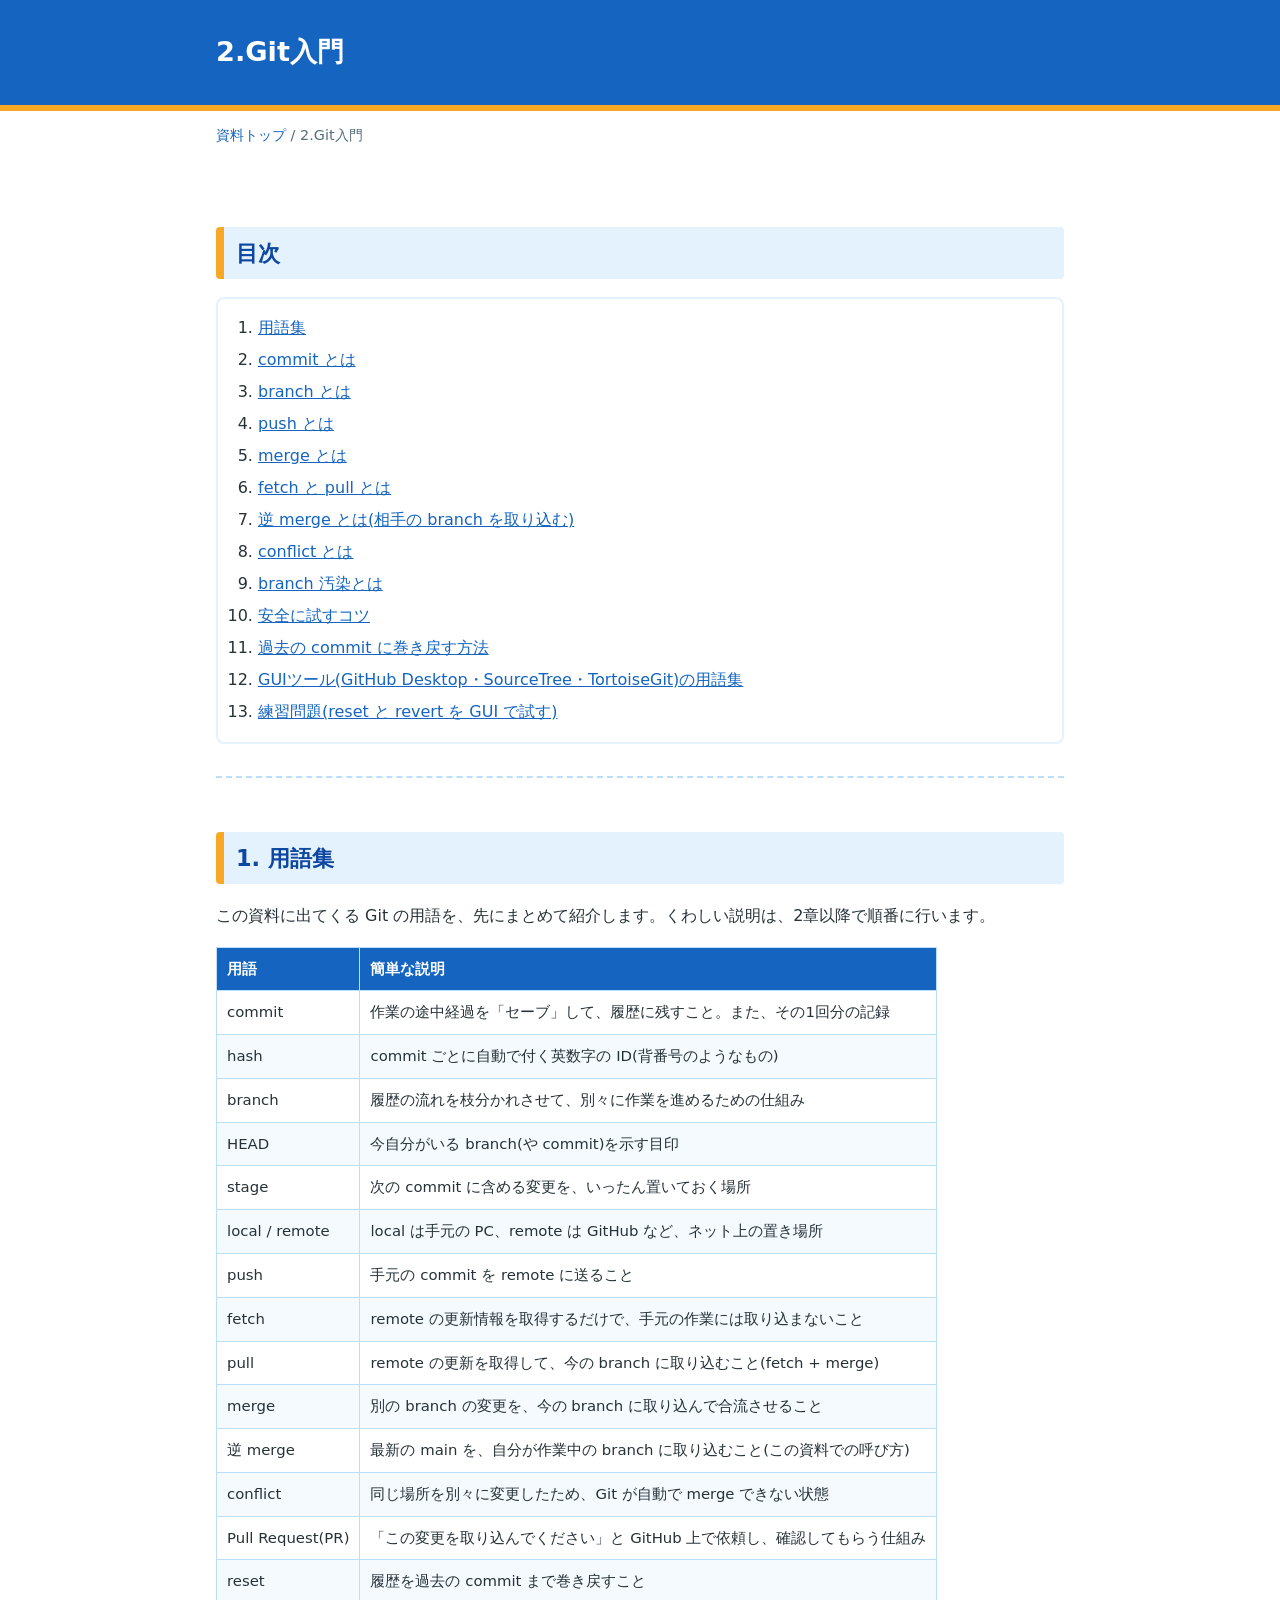
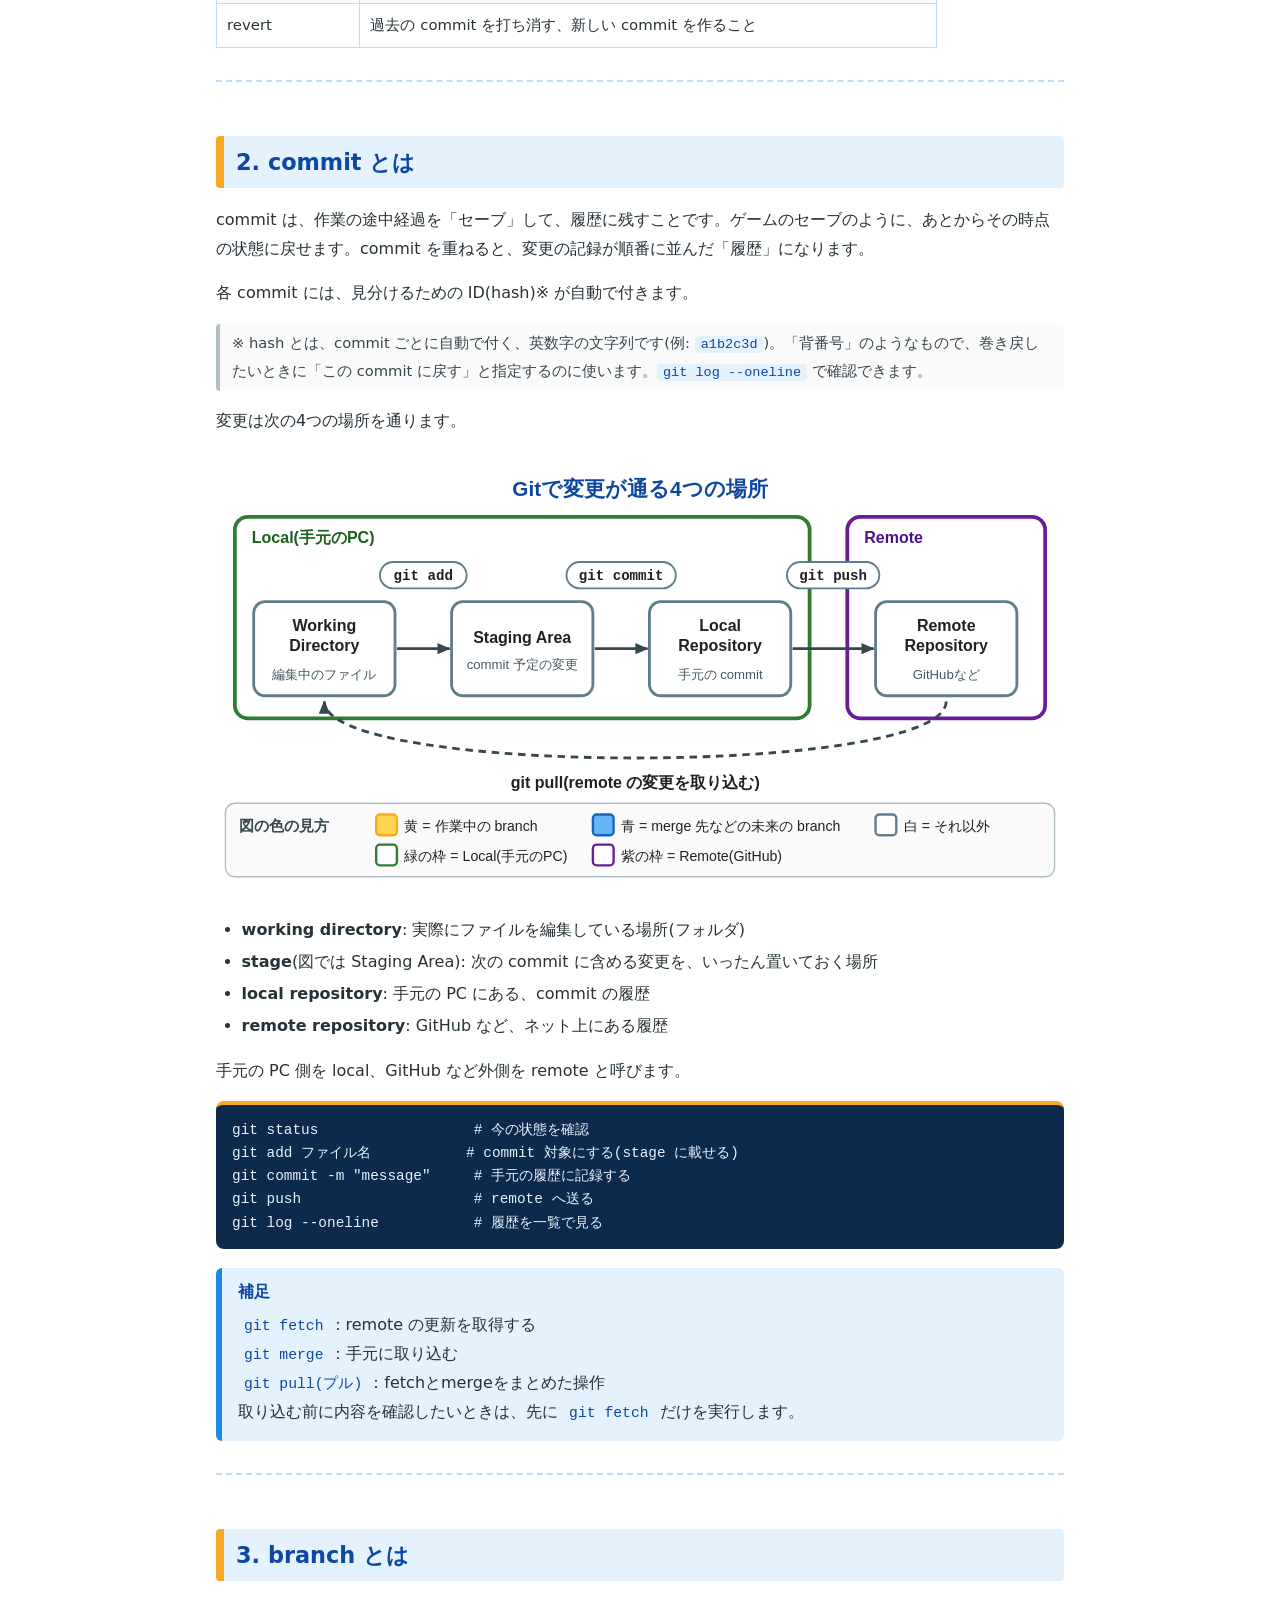
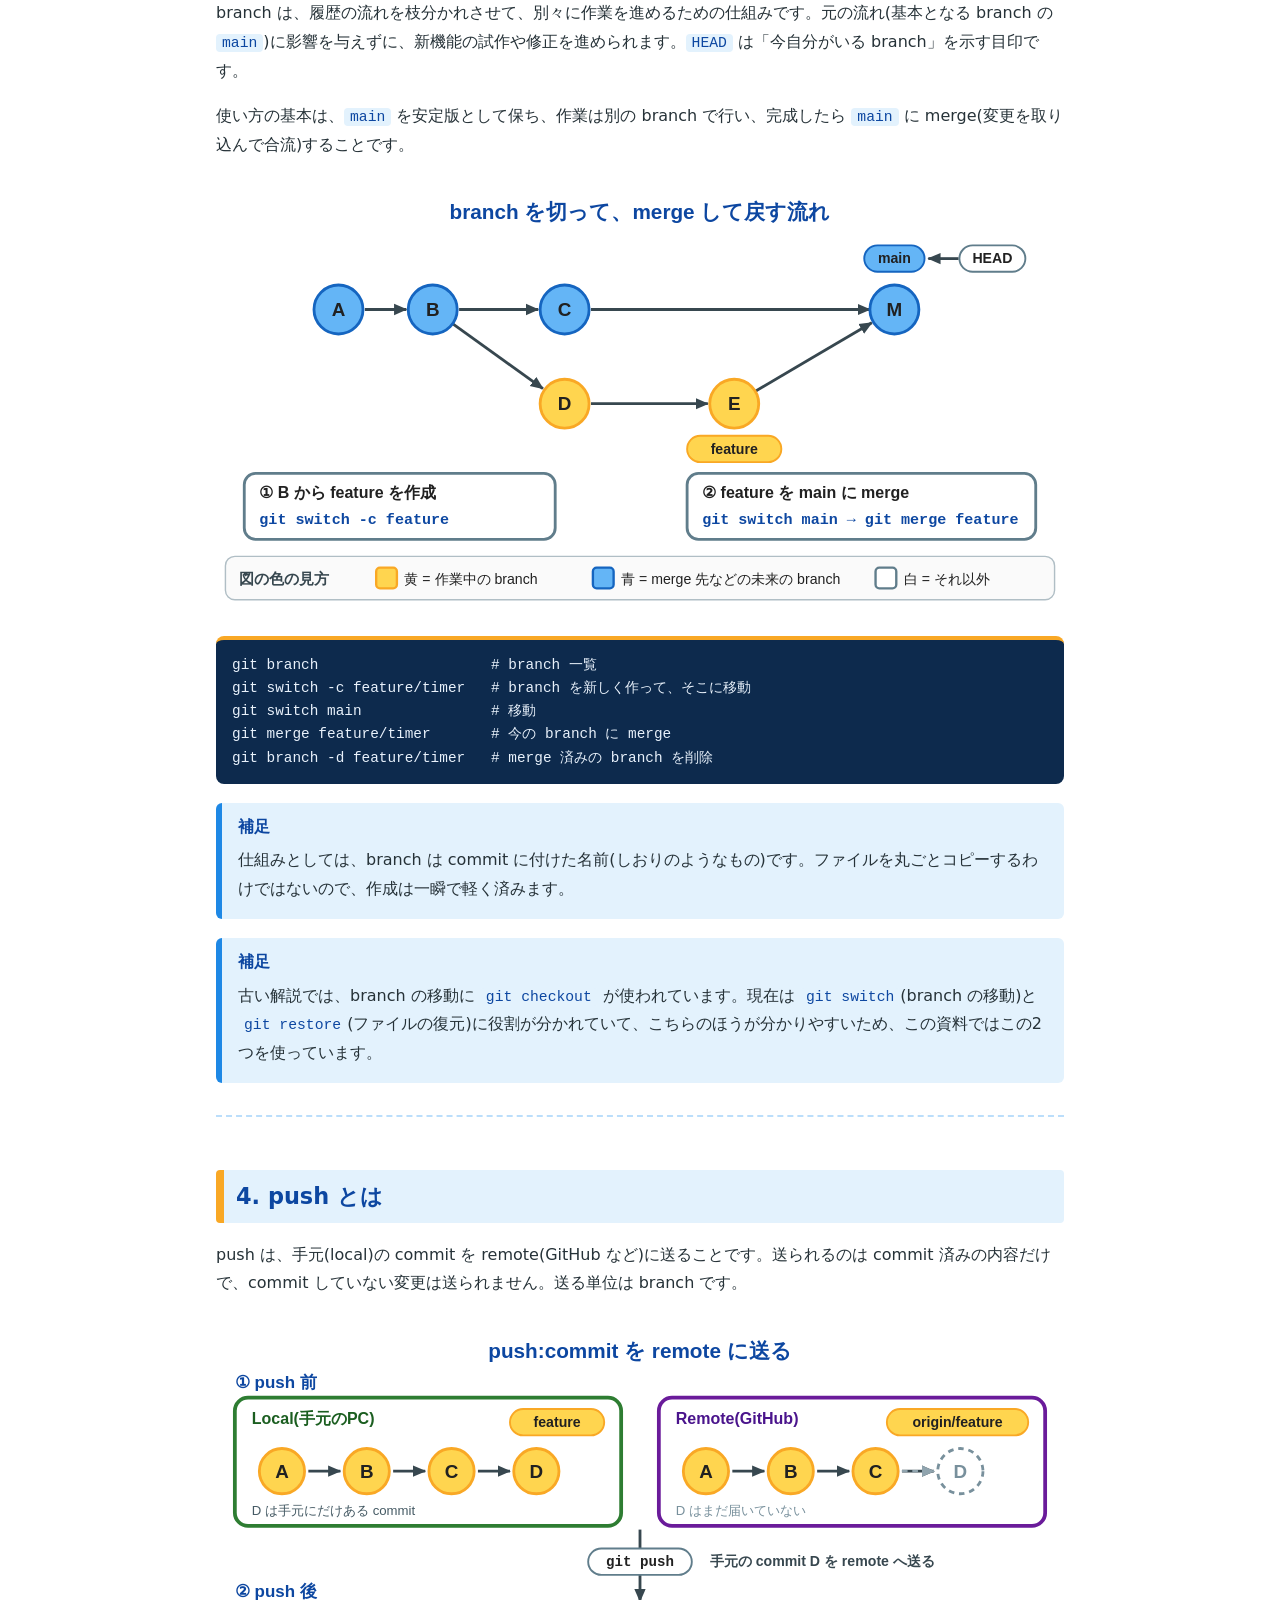
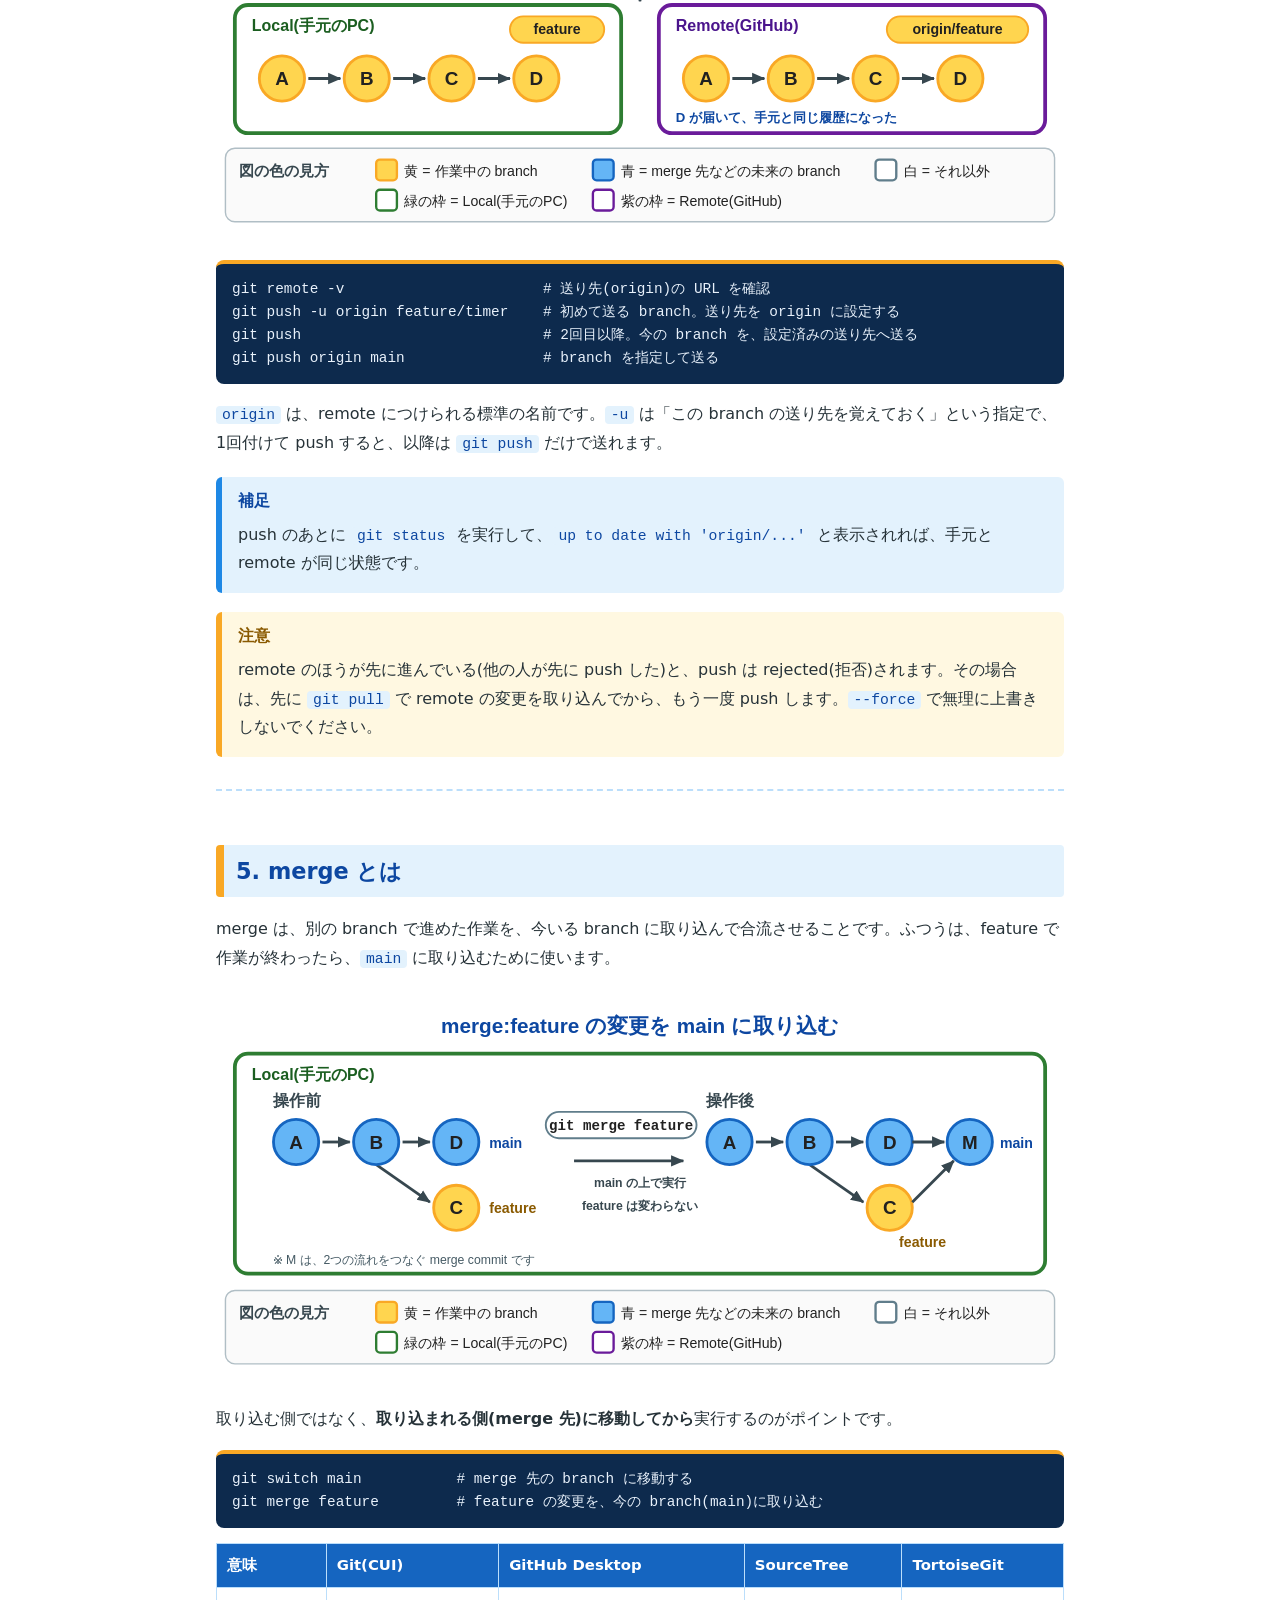
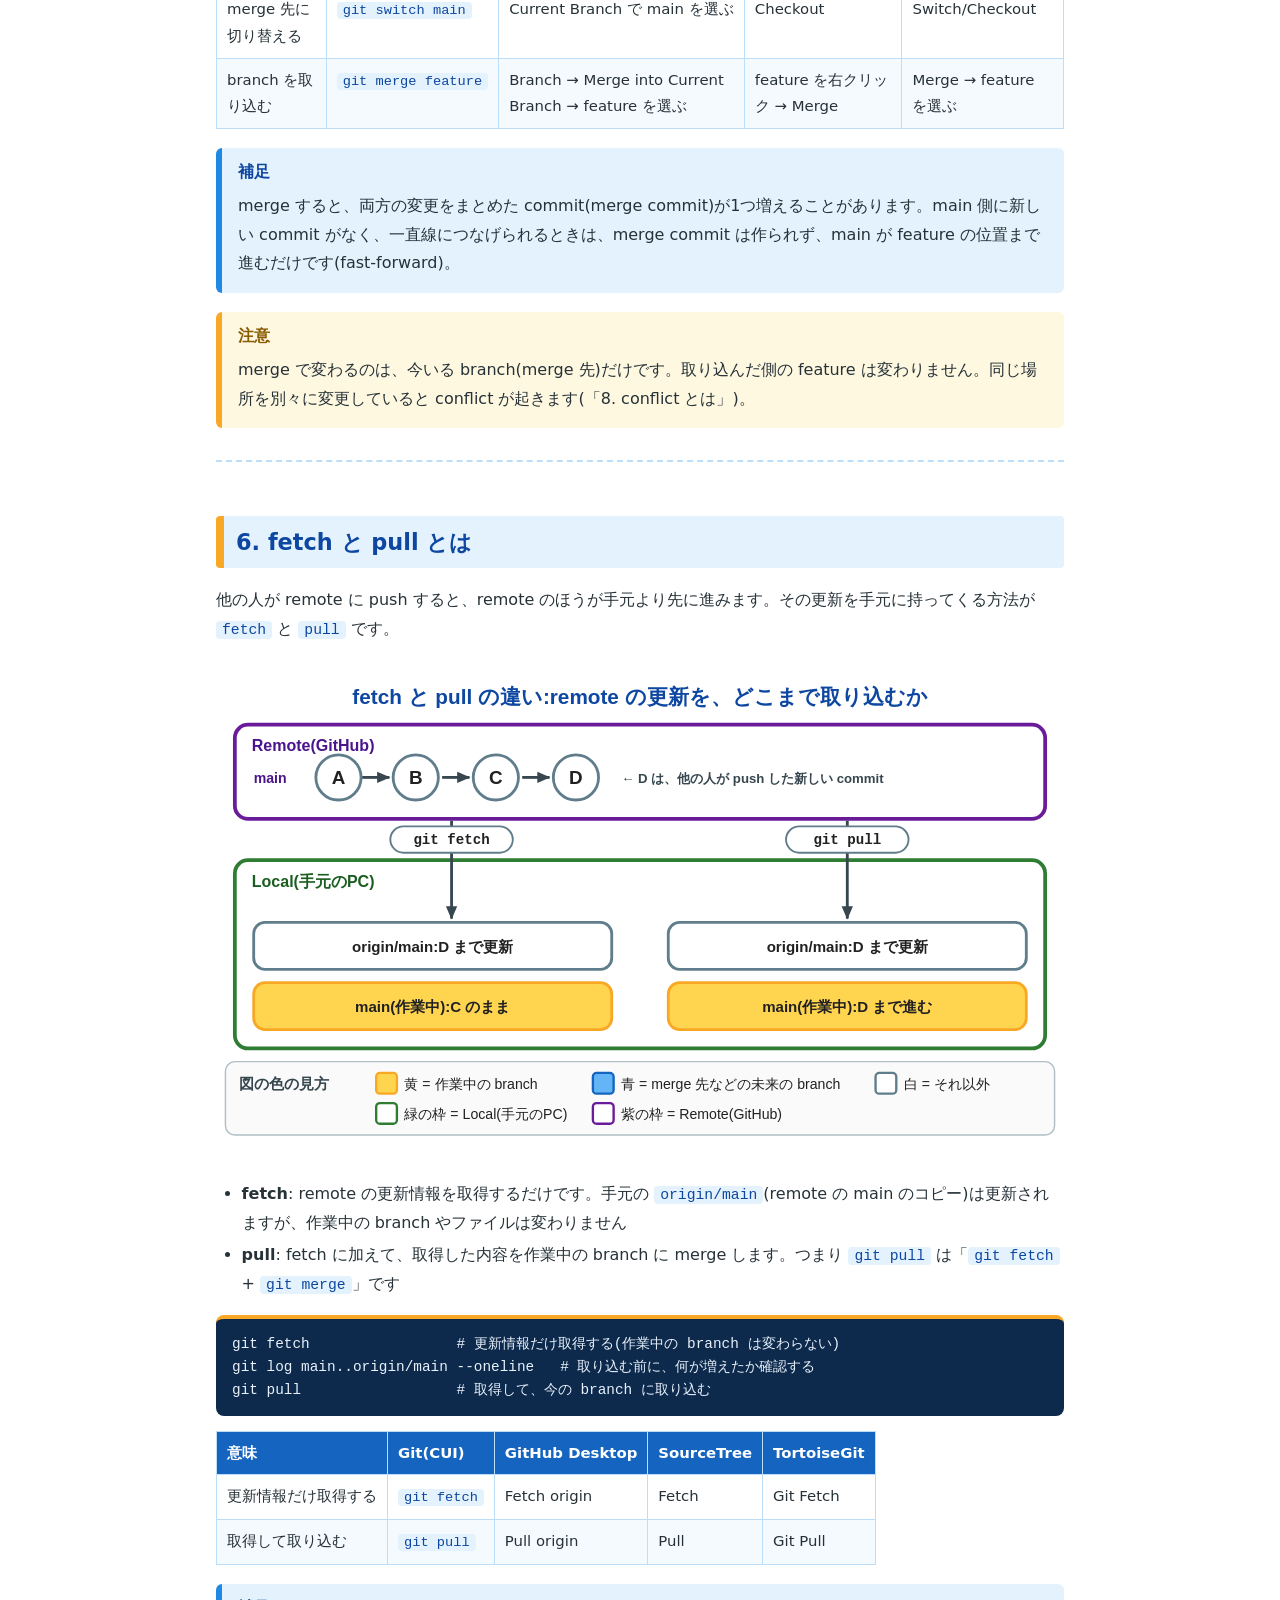
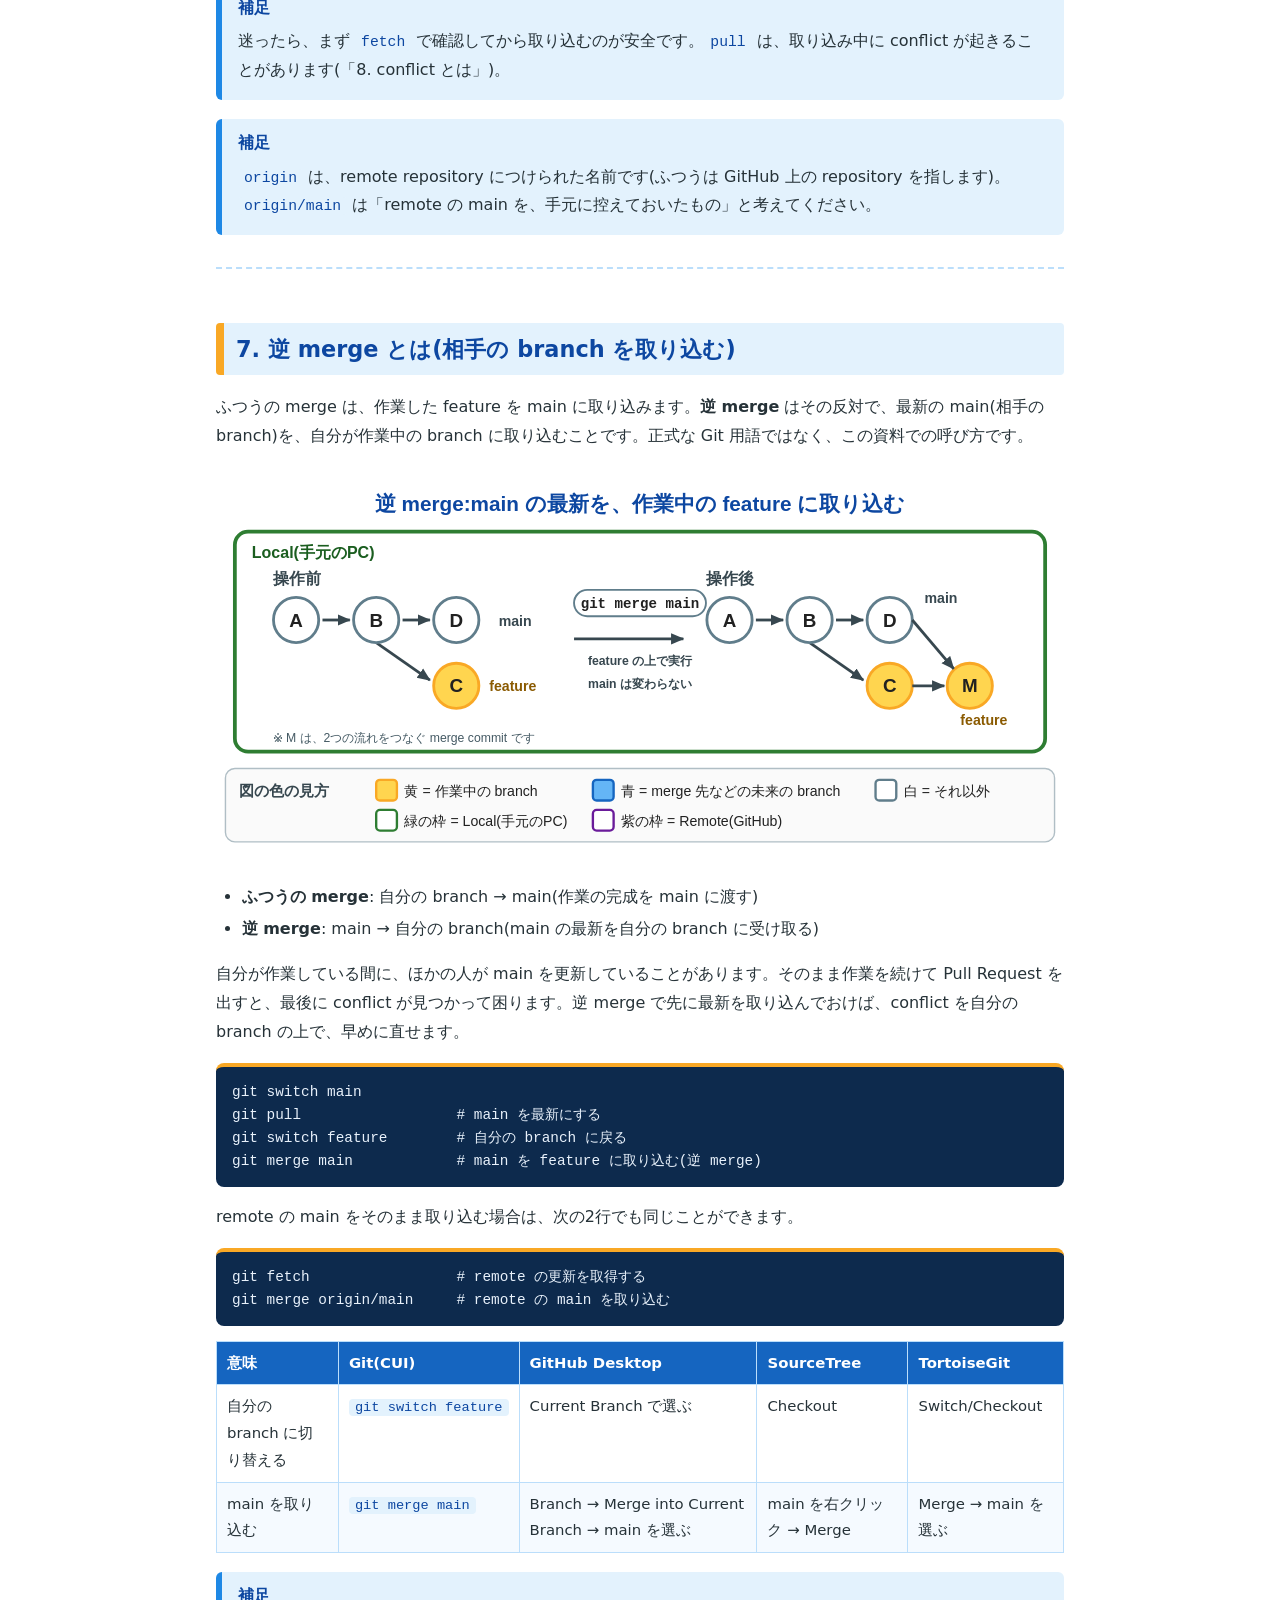
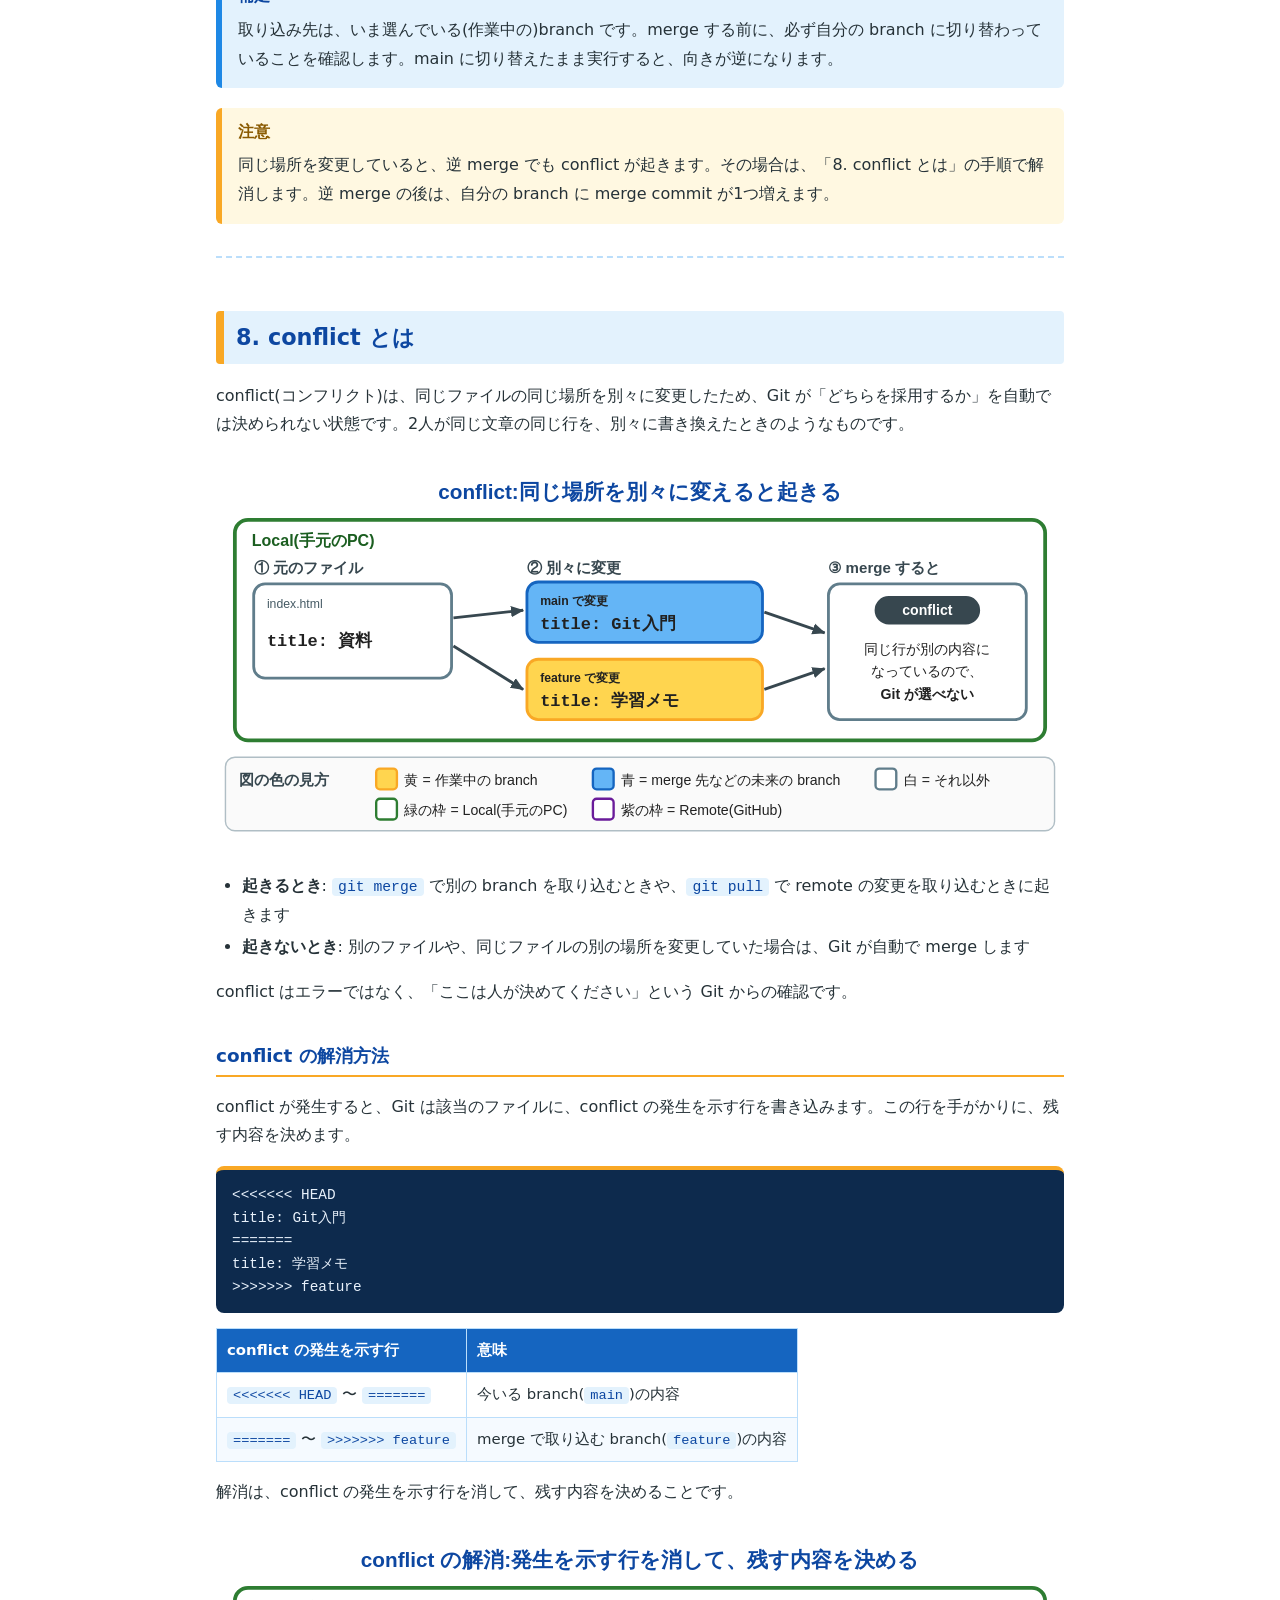
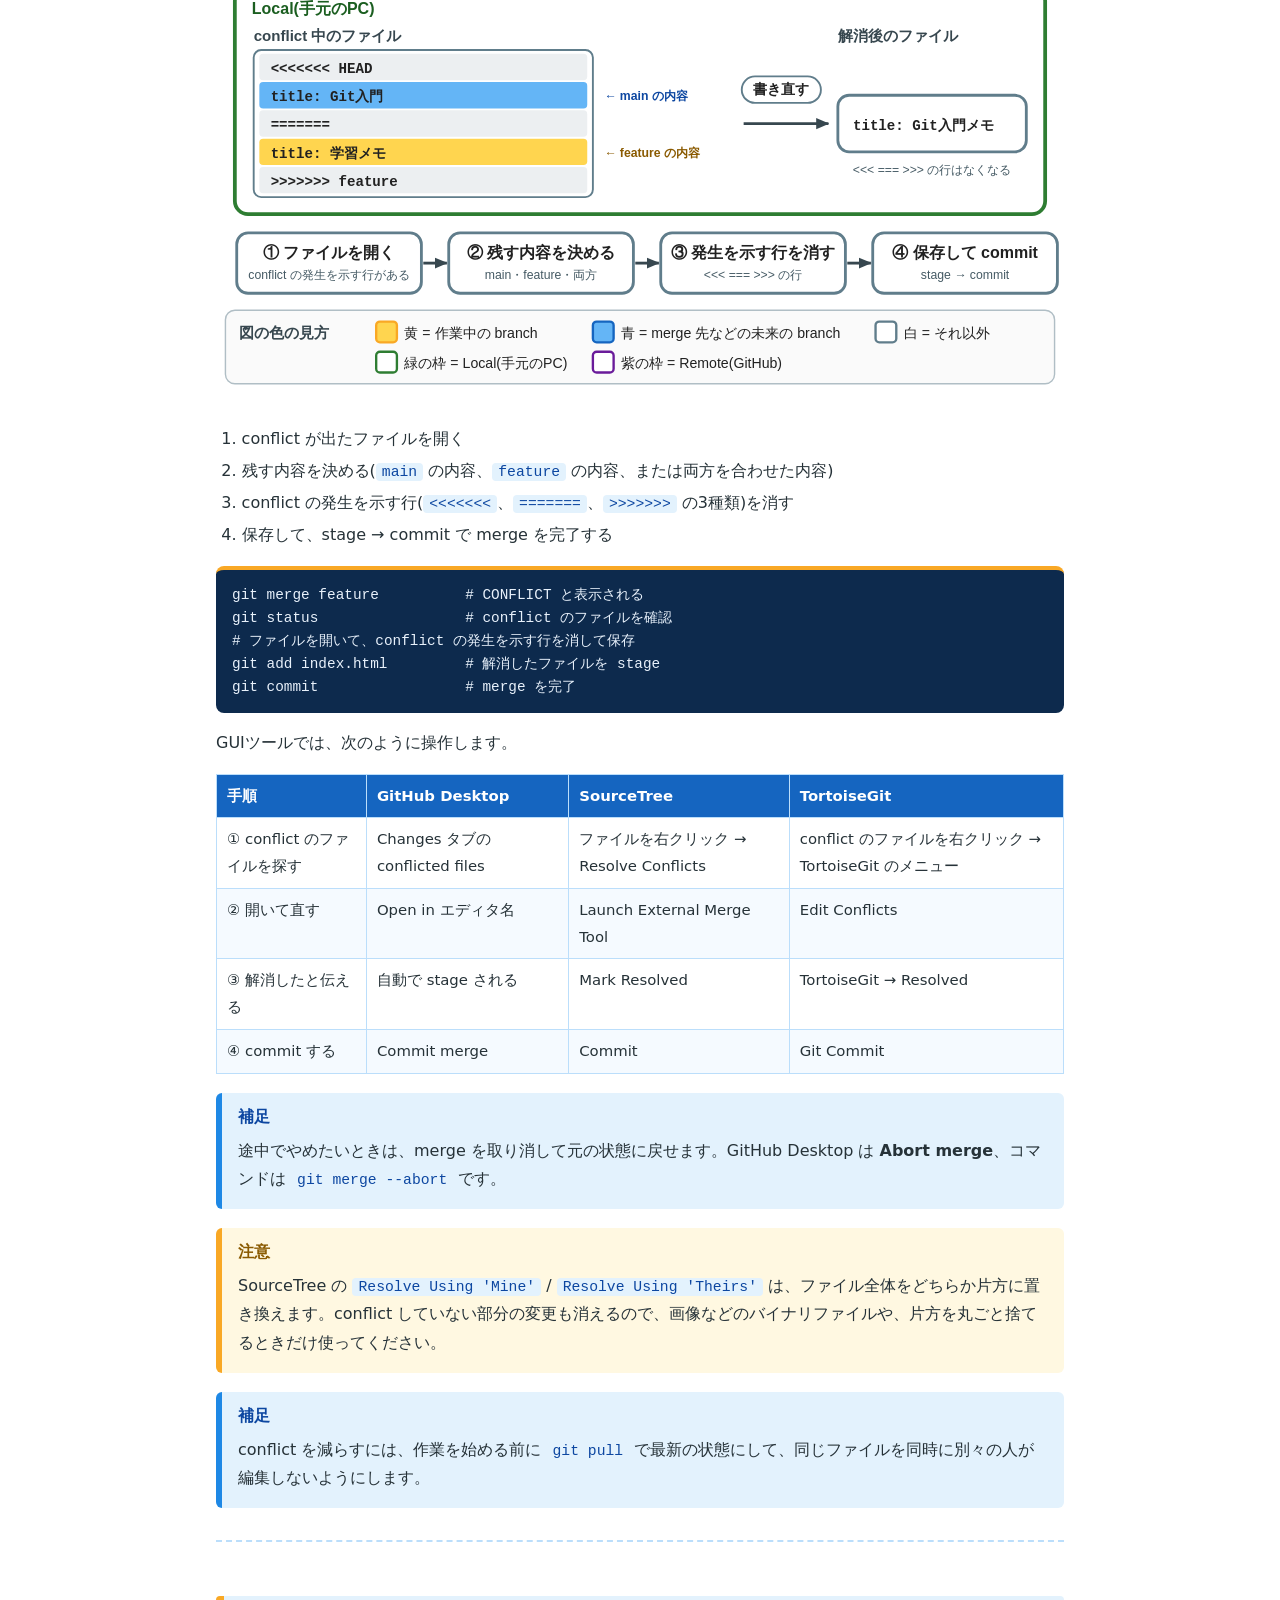
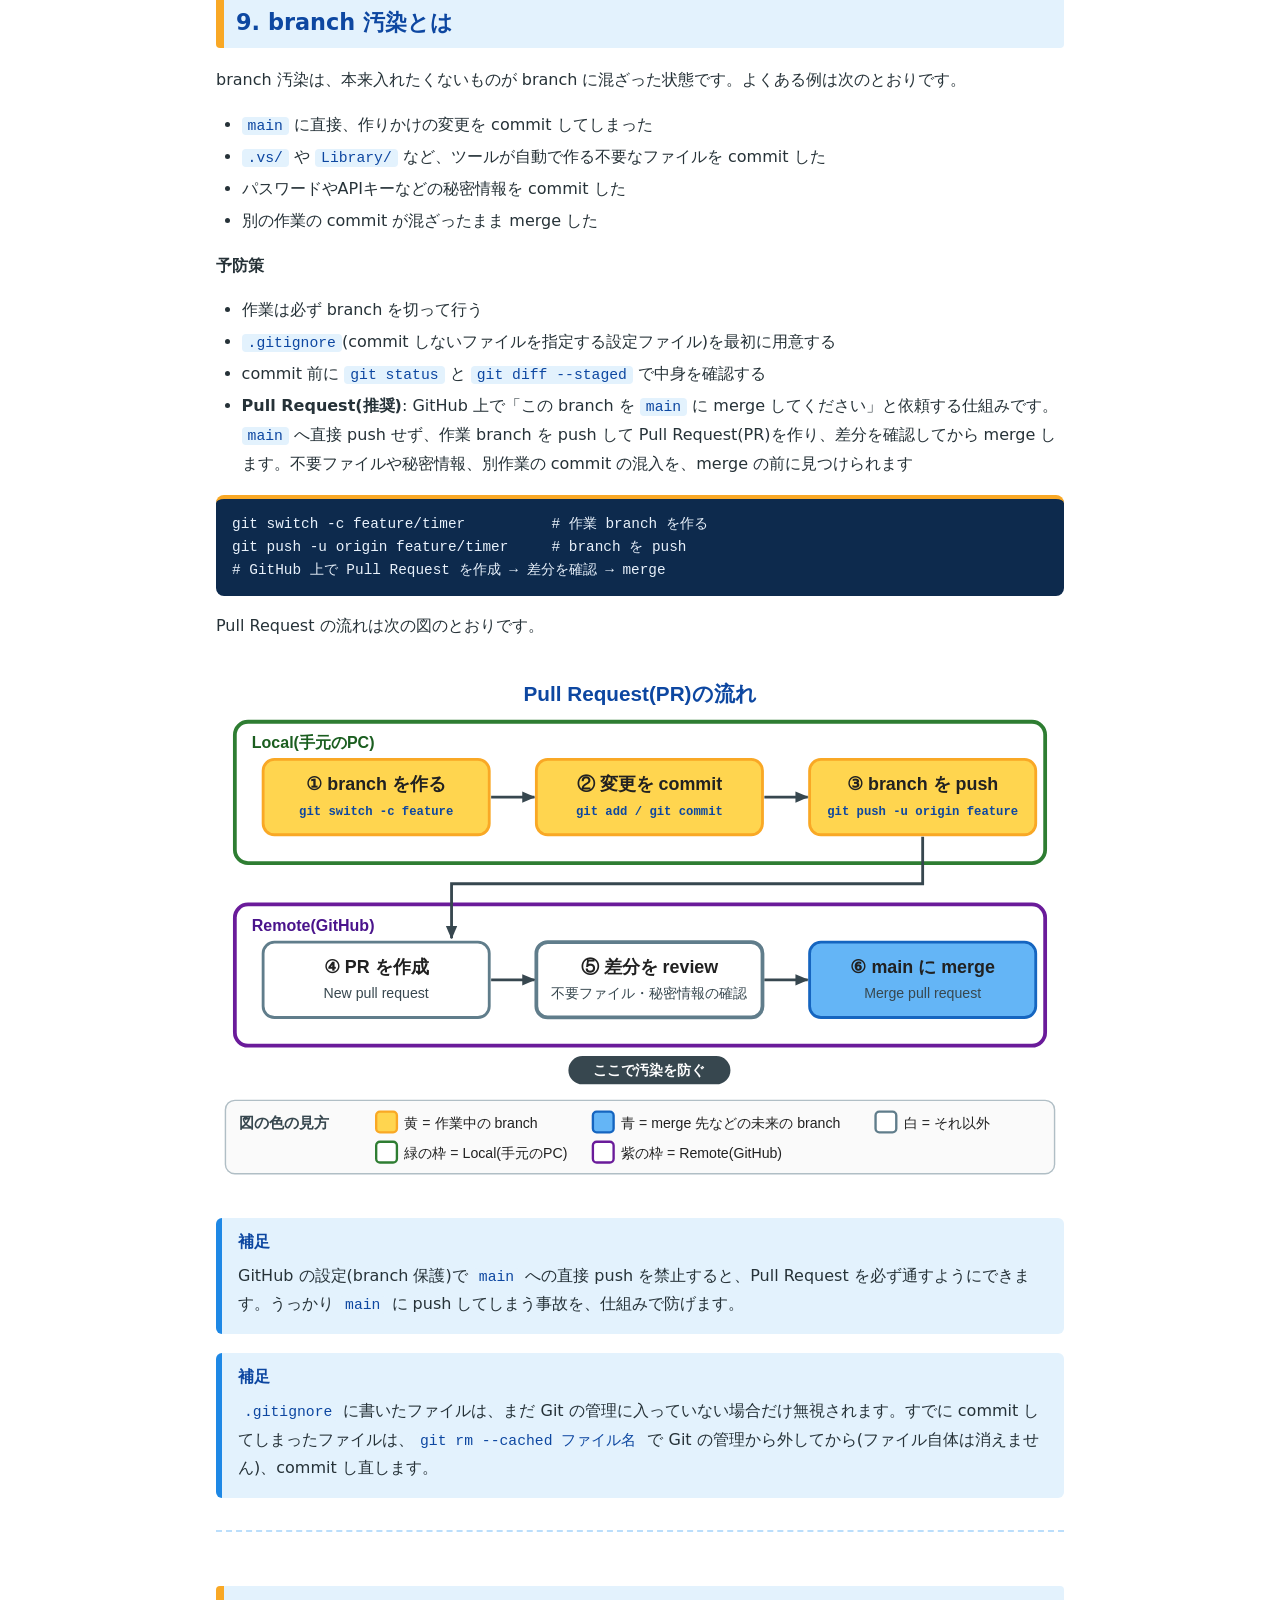
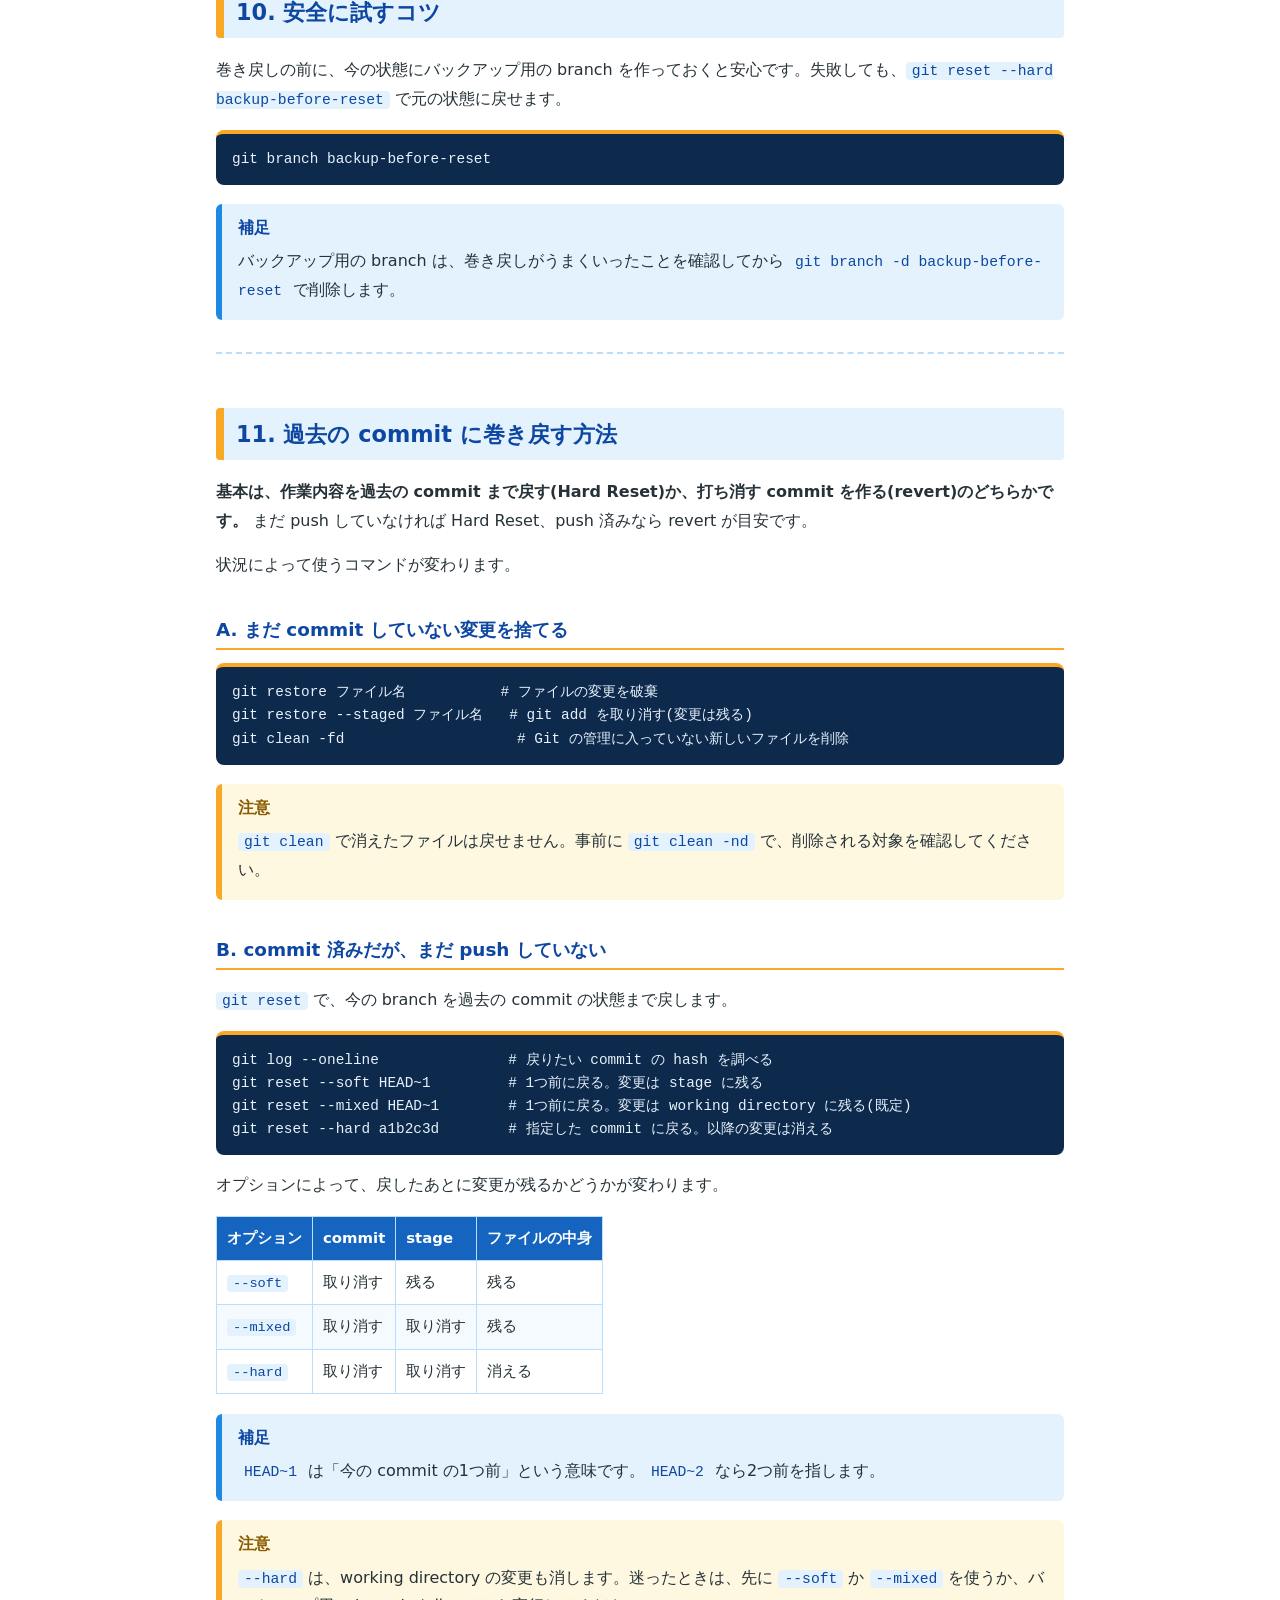
==== commit b99965ca: "Gitの資料を整理" ====
--- a/docs/git/index.html
+++ b/docs/git/index.html
@@ -3,12 +3,12 @@
 <head>
 <meta charset="utf-8">
 <meta name="viewport" content="width=device-width, initial-scale=1">
-<title>Git入門:branch・commit と巻き戻し</title>
+<title>2.Git入門</title>
 <link rel="stylesheet" href="../../assets/css/style.css">
 </head>
 <body>
-<header><div class="inner"><h1>Git入門:branch・commit と巻き戻し</h1></div></header>
-<nav class="breadcrumb"><a href="../../">資料トップ</a> / Git入門:branch・commit と巻き戻し</nav>
+<header><div class="inner"><h1>2.Git入門</h1></div></header>
+<nav class="breadcrumb"><a href="../../">資料トップ</a> / 2.Git入門</nav>
 <main>
 <h2 id="toc">目次</h2>
 <ol>
--- a/assets/css/style.css
+++ b/assets/css/style.css
@@ -177,3 +177,10 @@
     td[data-label]:not(:first-child)::before { content: attr(data-label); display: block; font-size: 0.75rem; font-weight: bold; color: #607d8b; }
     td code { white-space: normal; word-break: break-all; }
   }
+
+  /* ---- 資料トップのタブ ---- */
+  .tabs { display: flex; gap: 6px; flex-wrap: wrap; border-bottom: 3px solid var(--blue); margin: 0 0 16px; }
+  .tab { appearance: none; border: 2px solid #bbdefb; border-bottom: 0; border-radius: 10px 10px 0 0; padding: 10px 22px; min-height: 44px; font: inherit; font-weight: bold; color: var(--blue-dark); background: var(--blue-light); cursor: pointer; }
+  .tab[aria-selected="true"] { color: #ffffff; background: var(--blue); border-color: var(--blue); box-shadow: inset 0 -4px 0 var(--yellow); }
+  .tab:focus-visible { outline: 3px solid var(--yellow); outline-offset: 2px; }
+  .tab-panel[hidden] { display: none; }
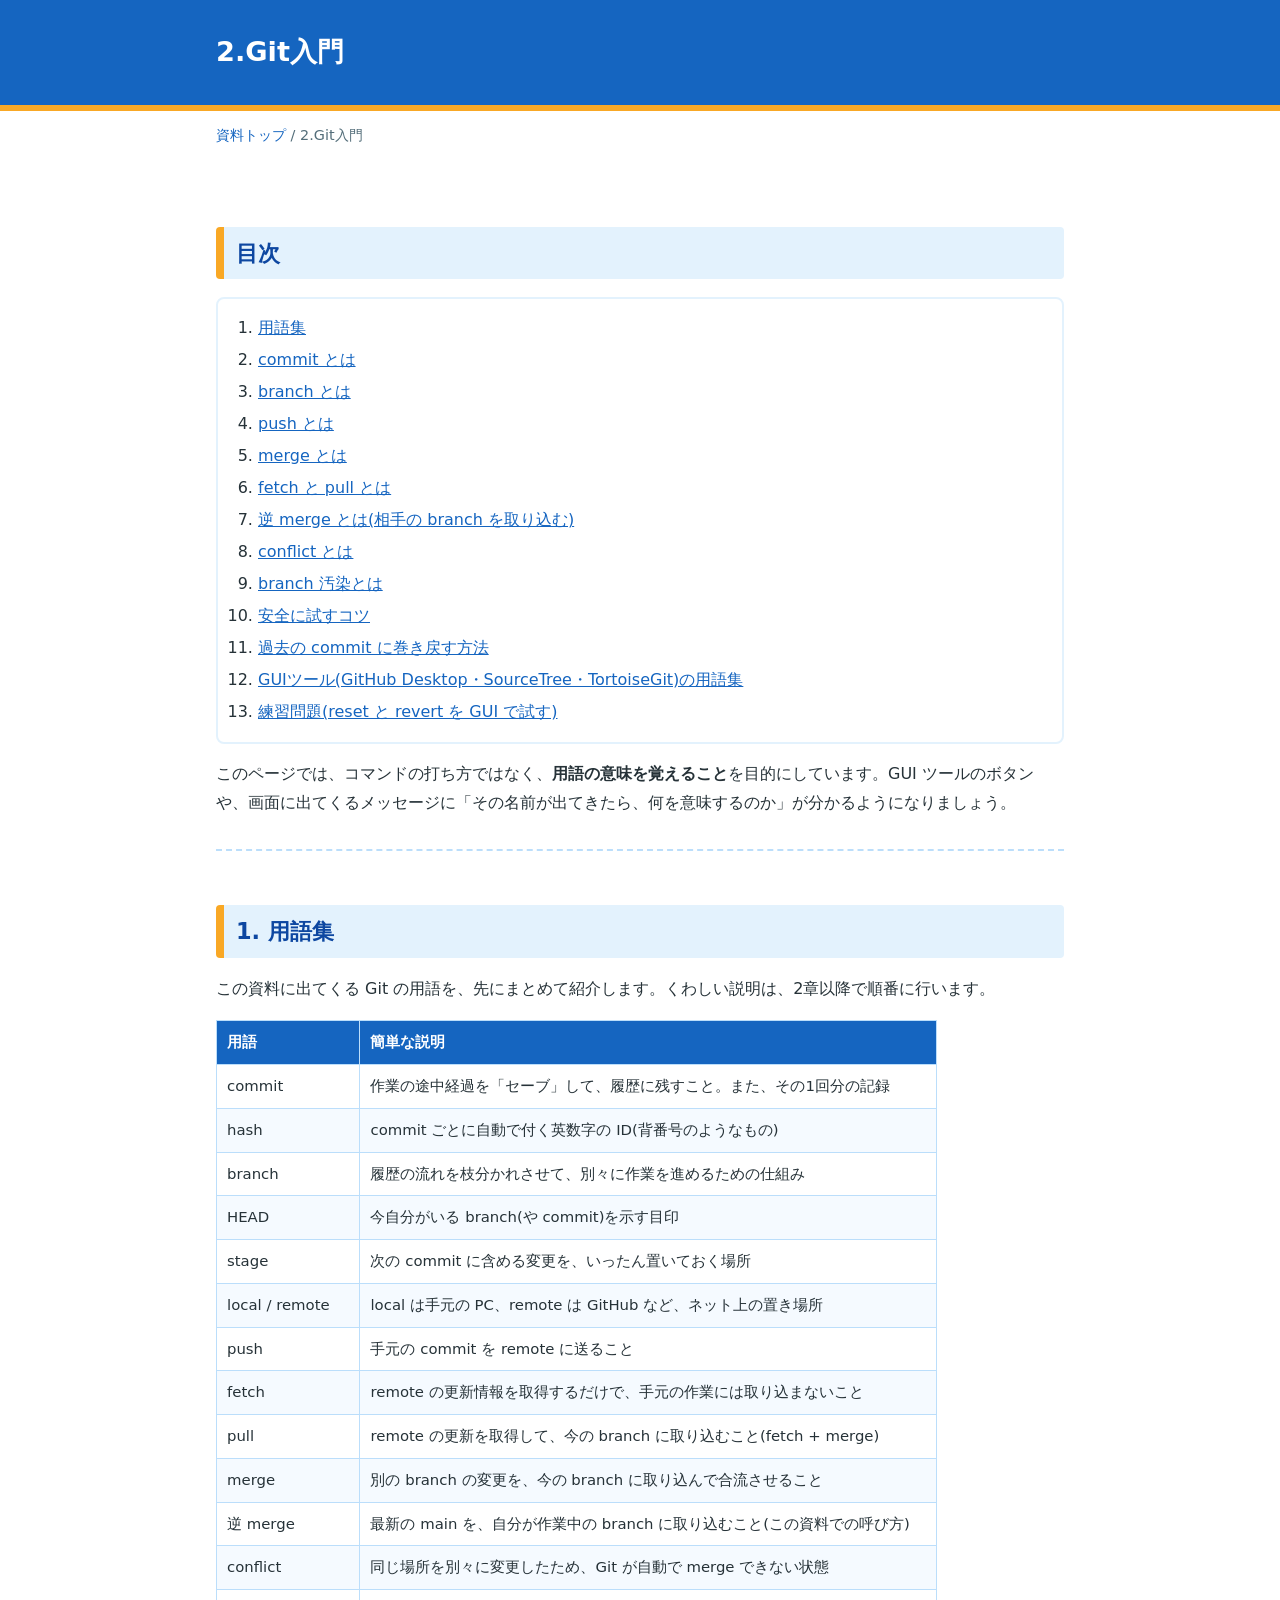
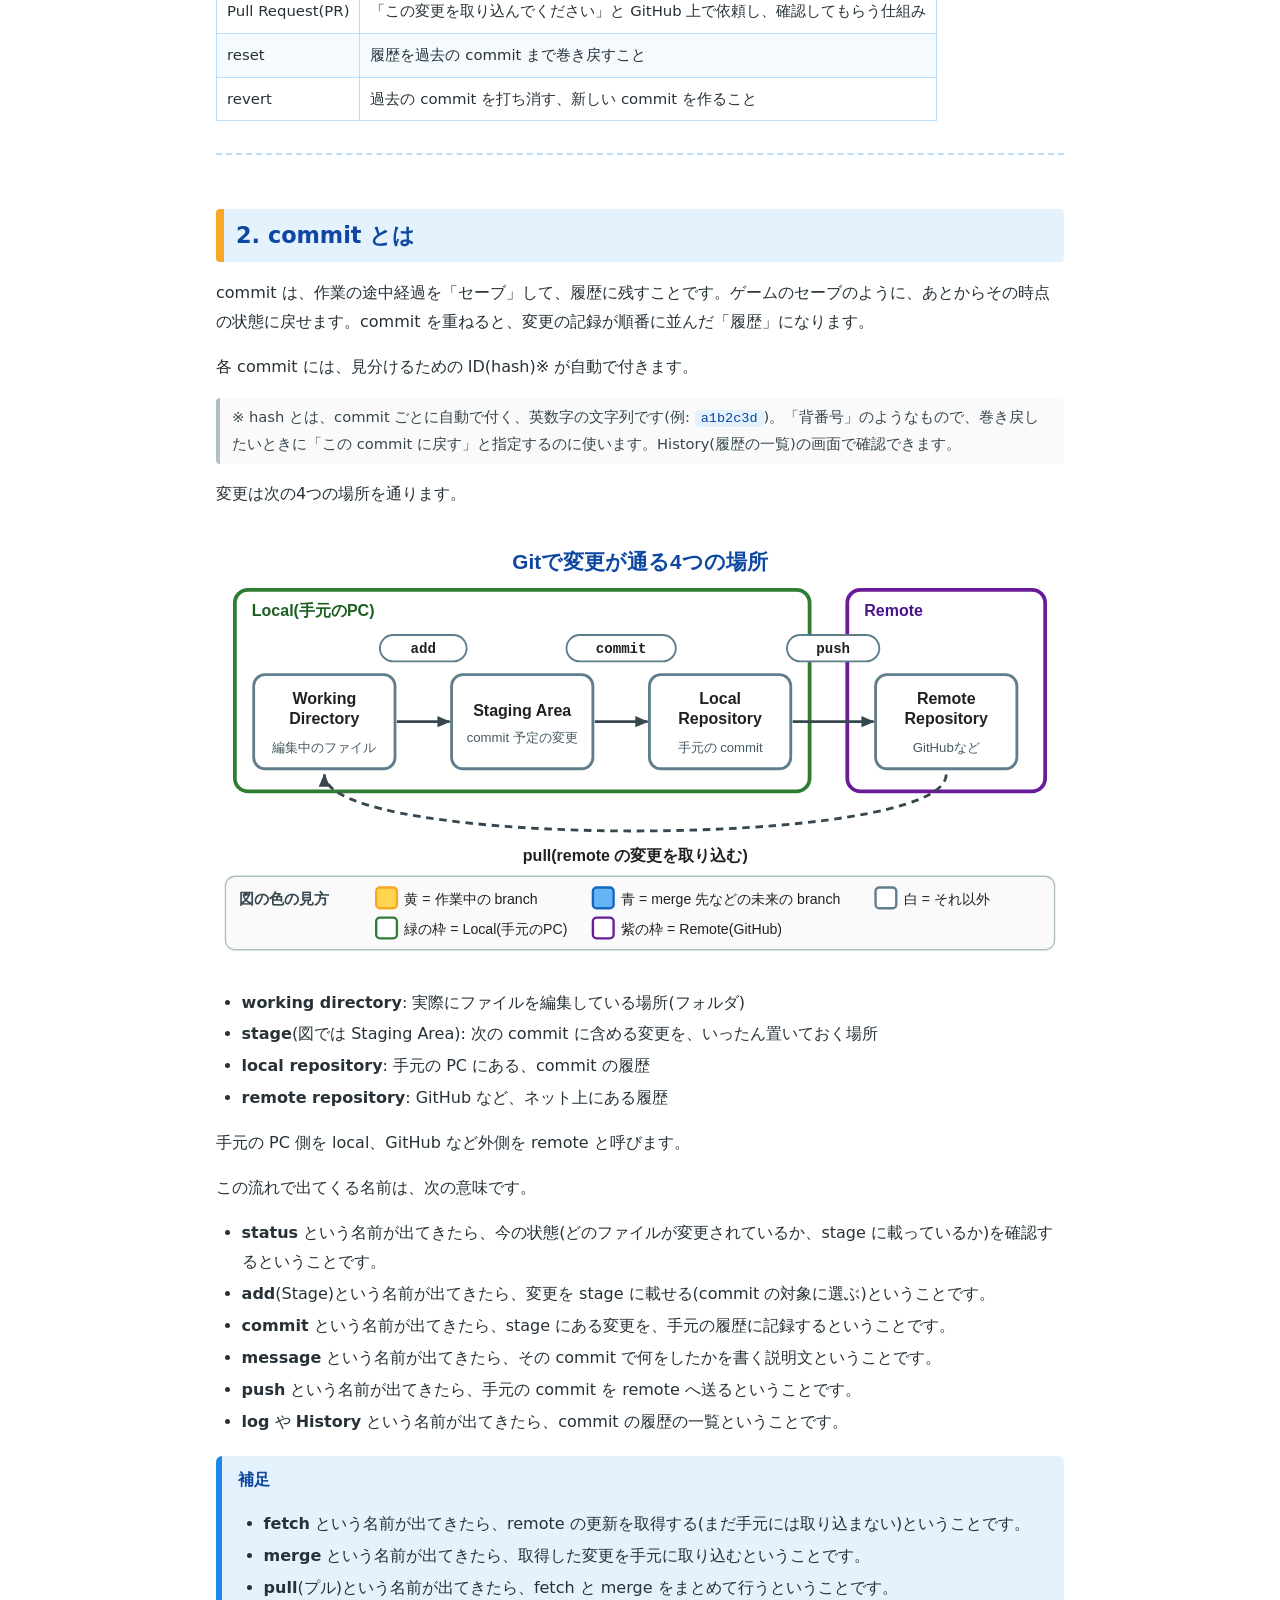
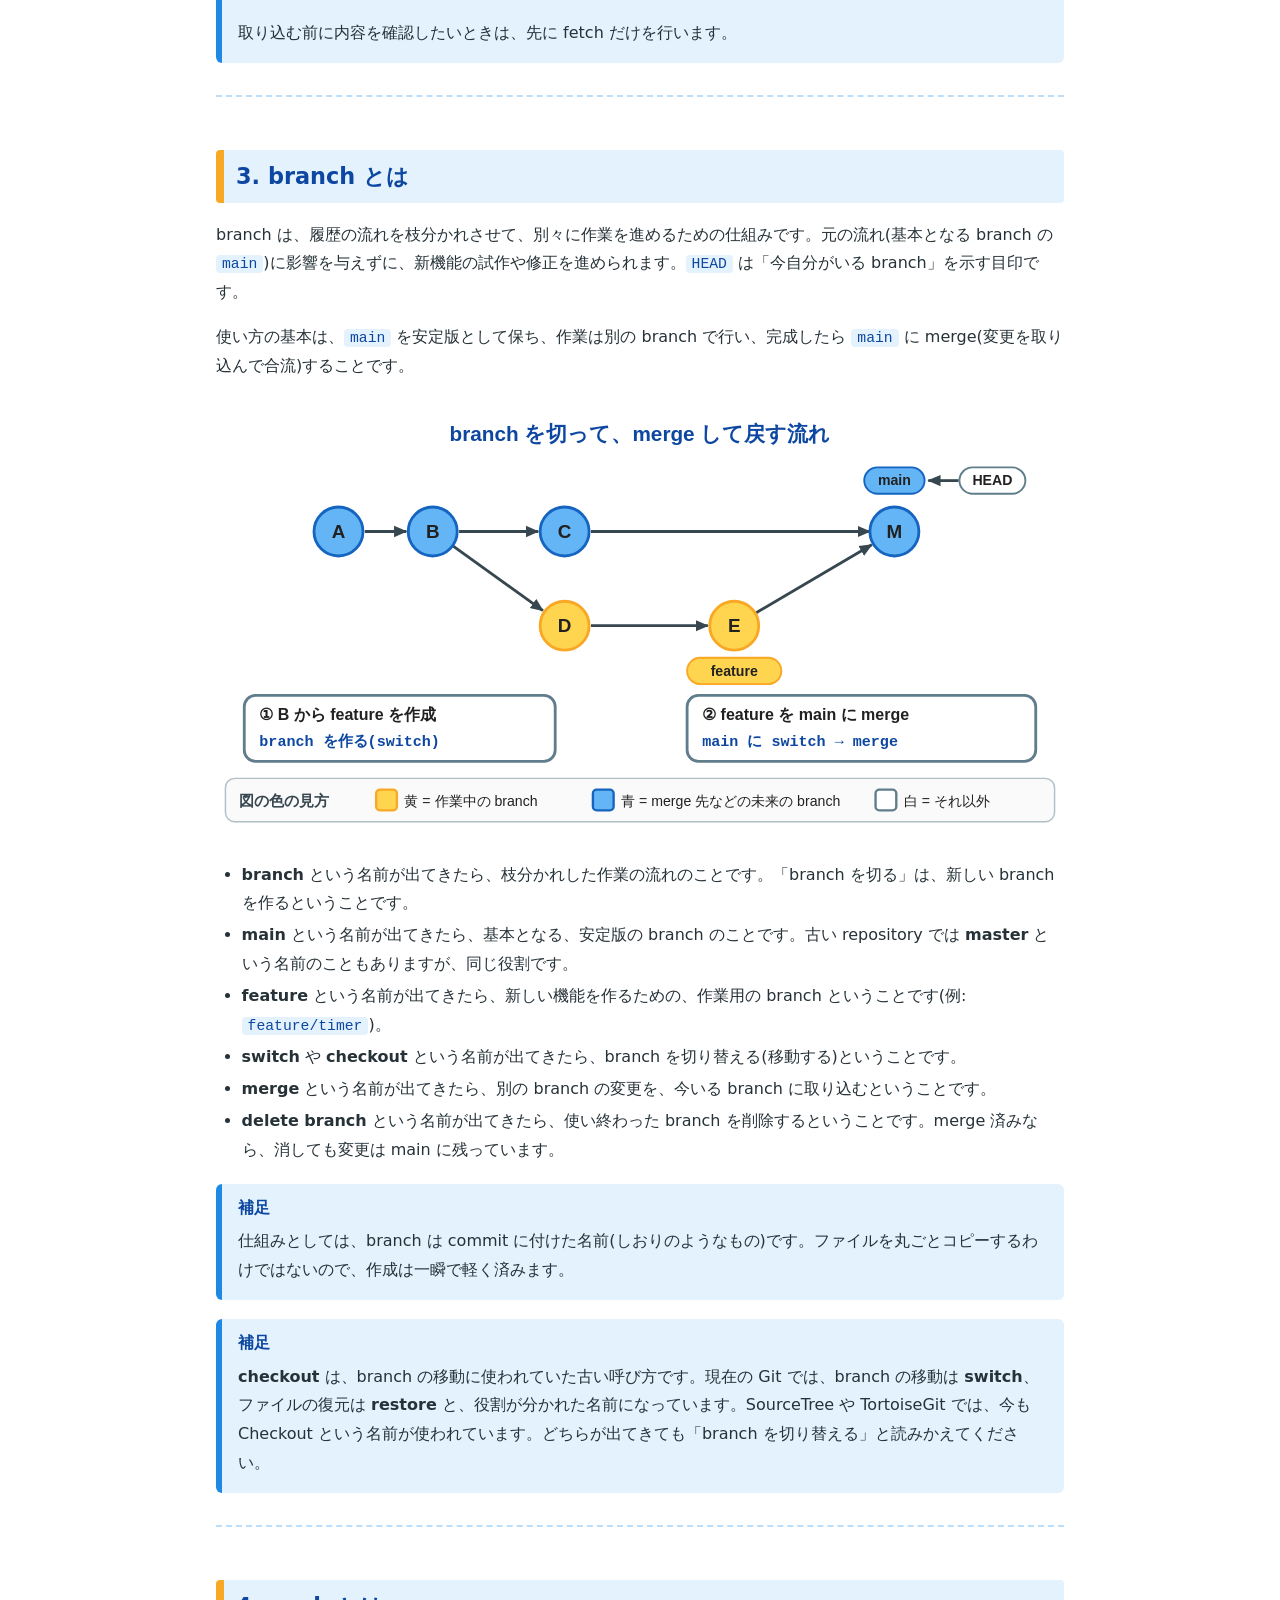
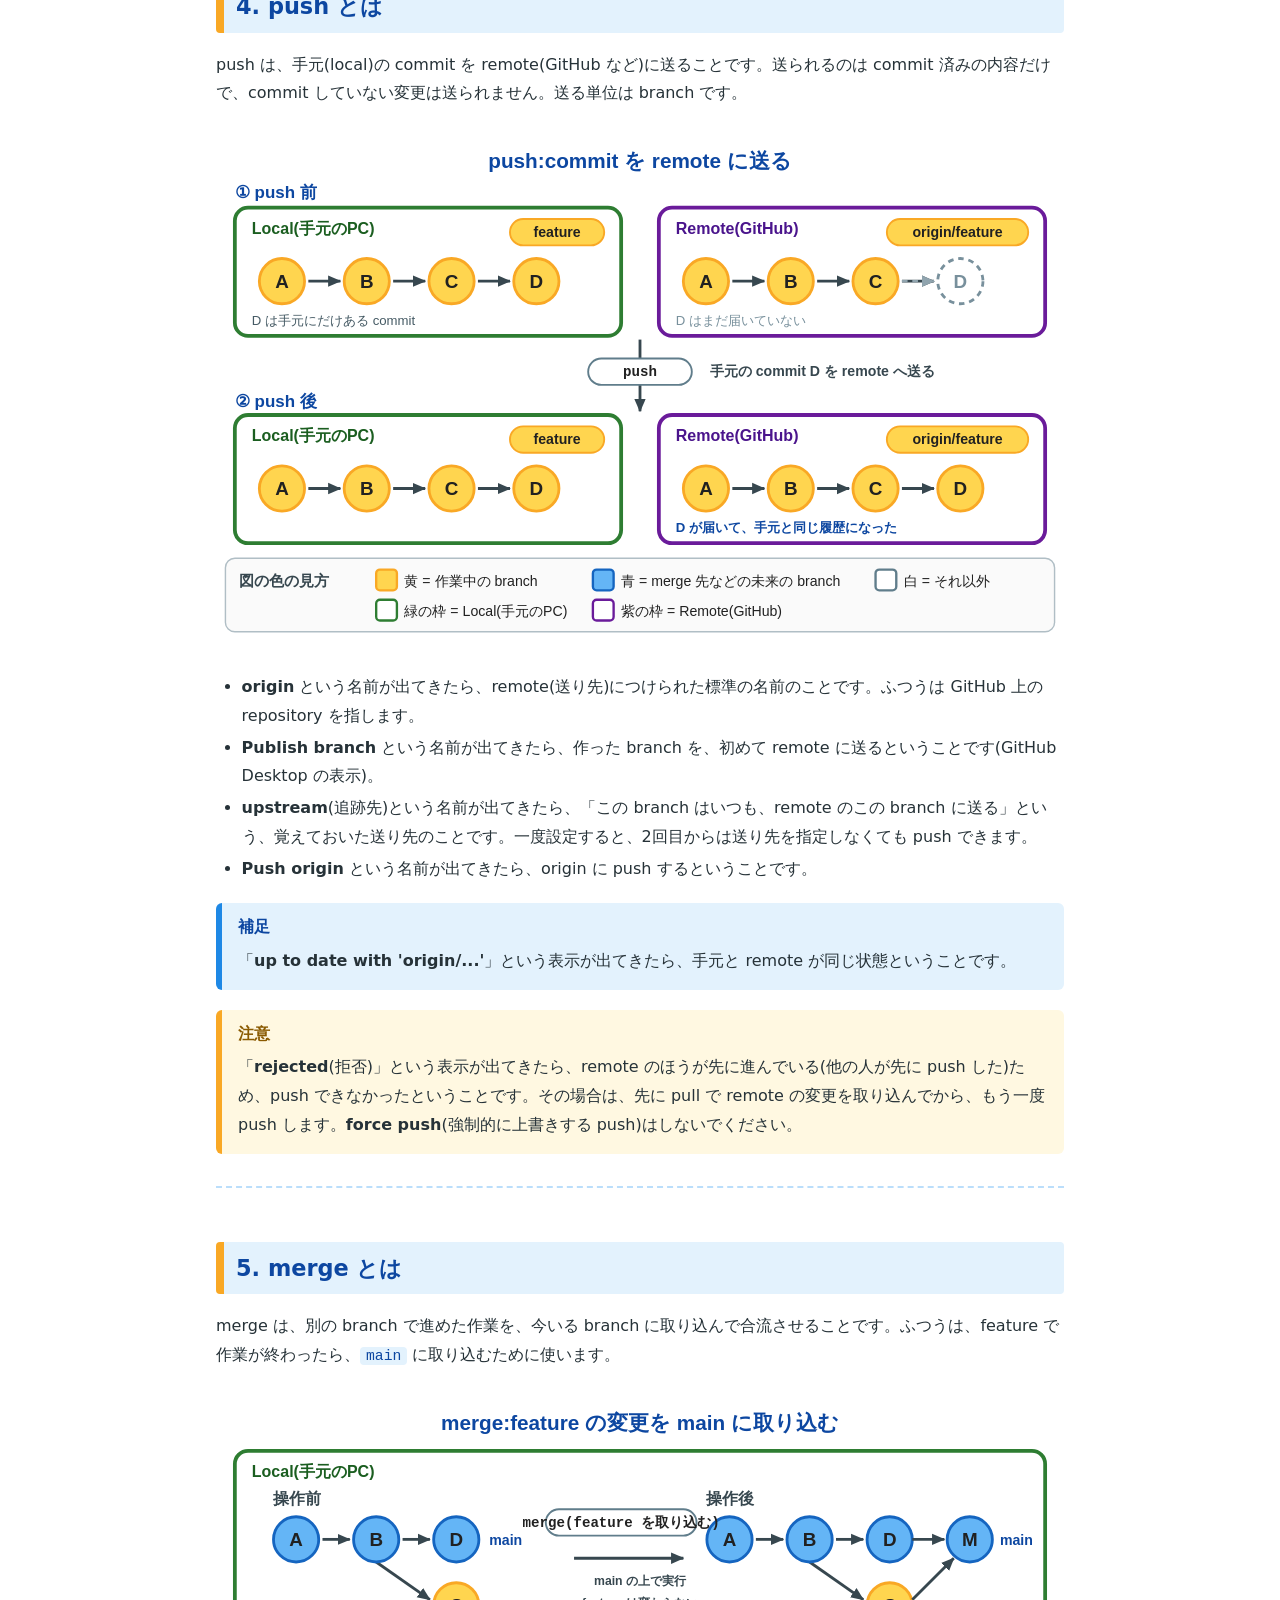
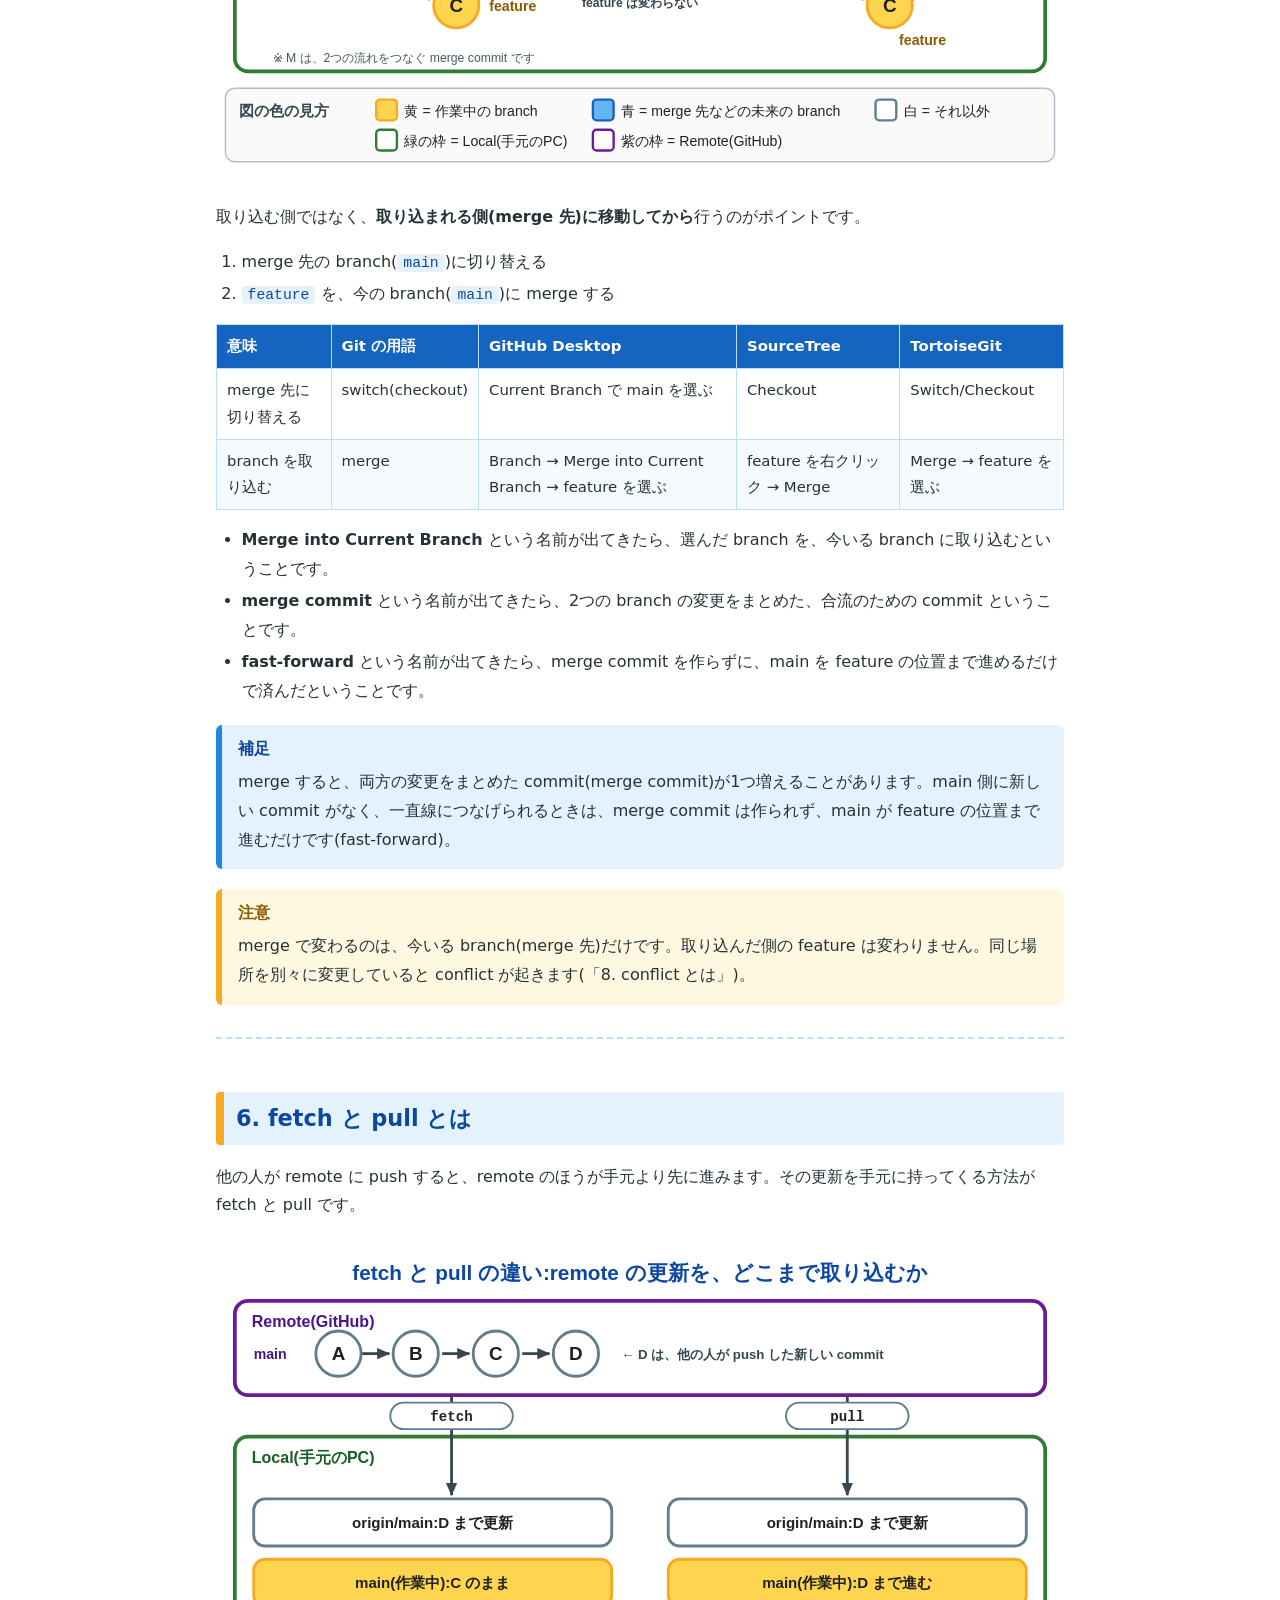
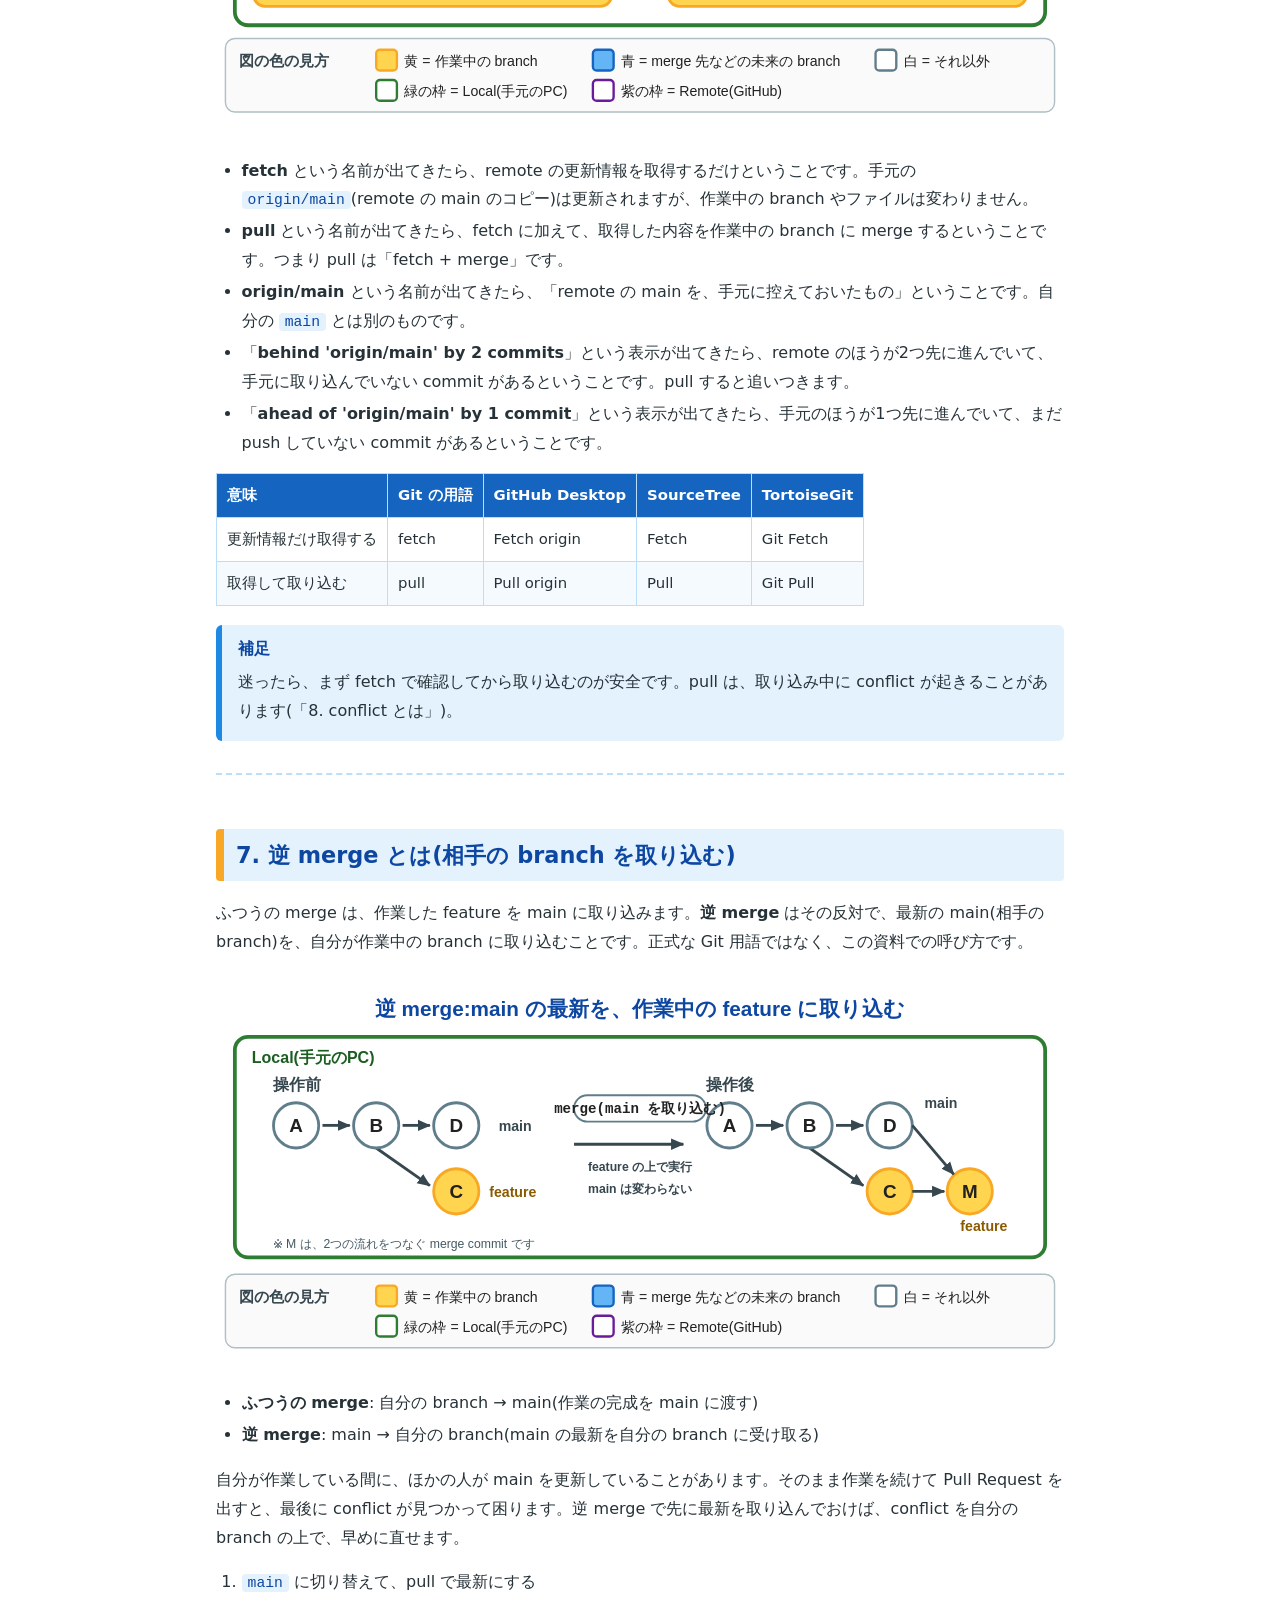
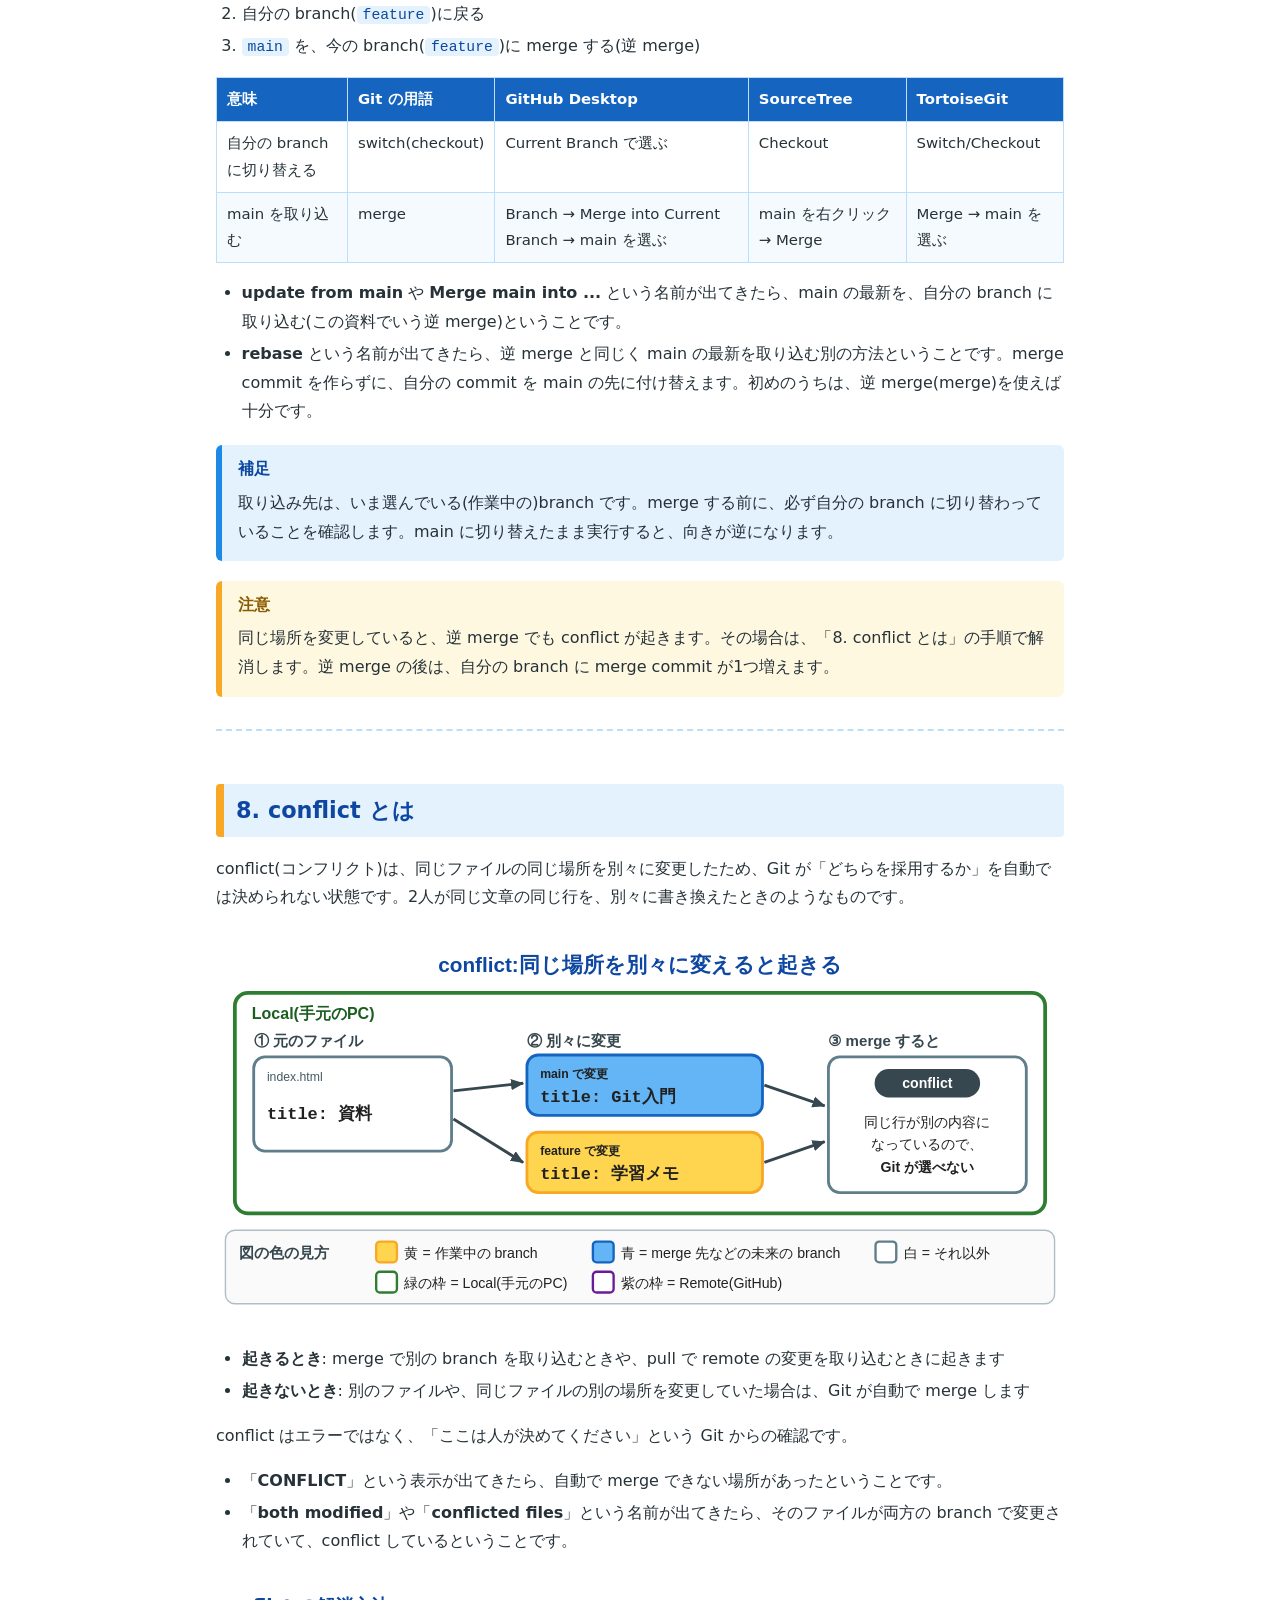
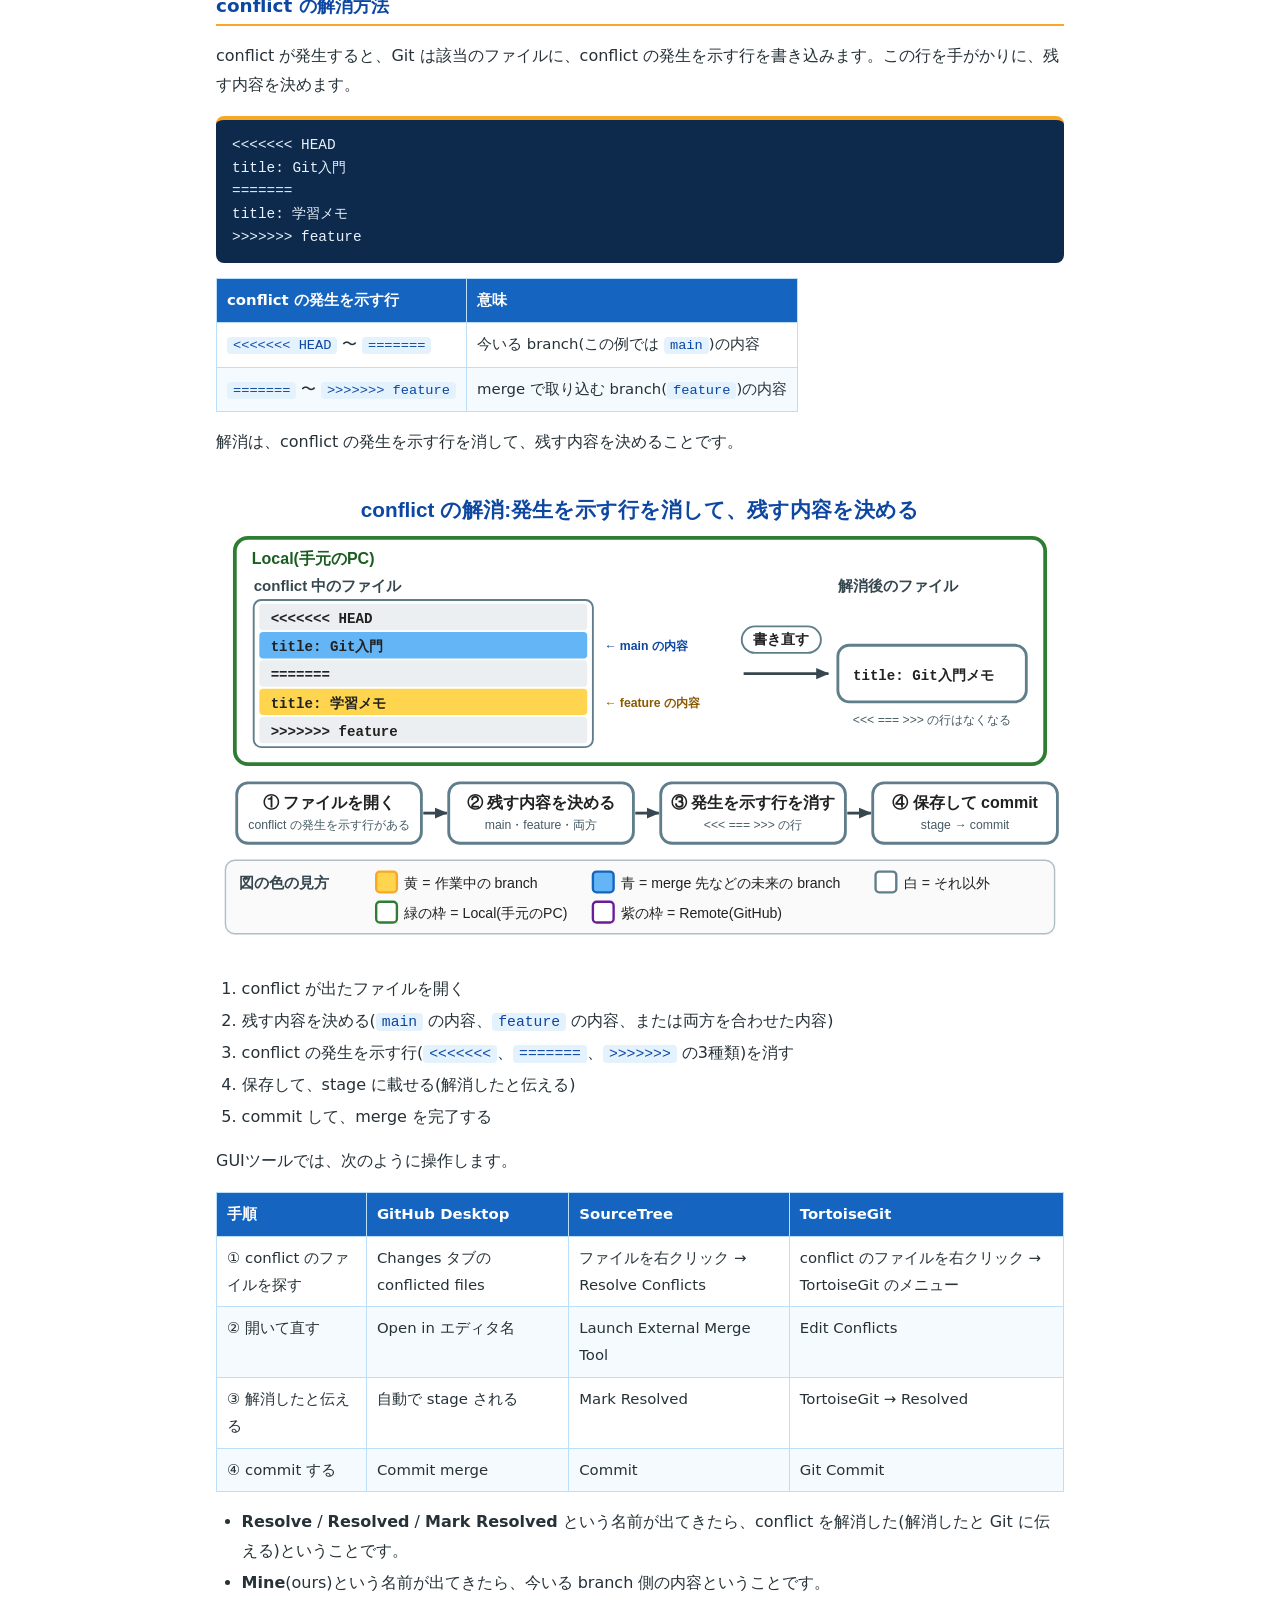
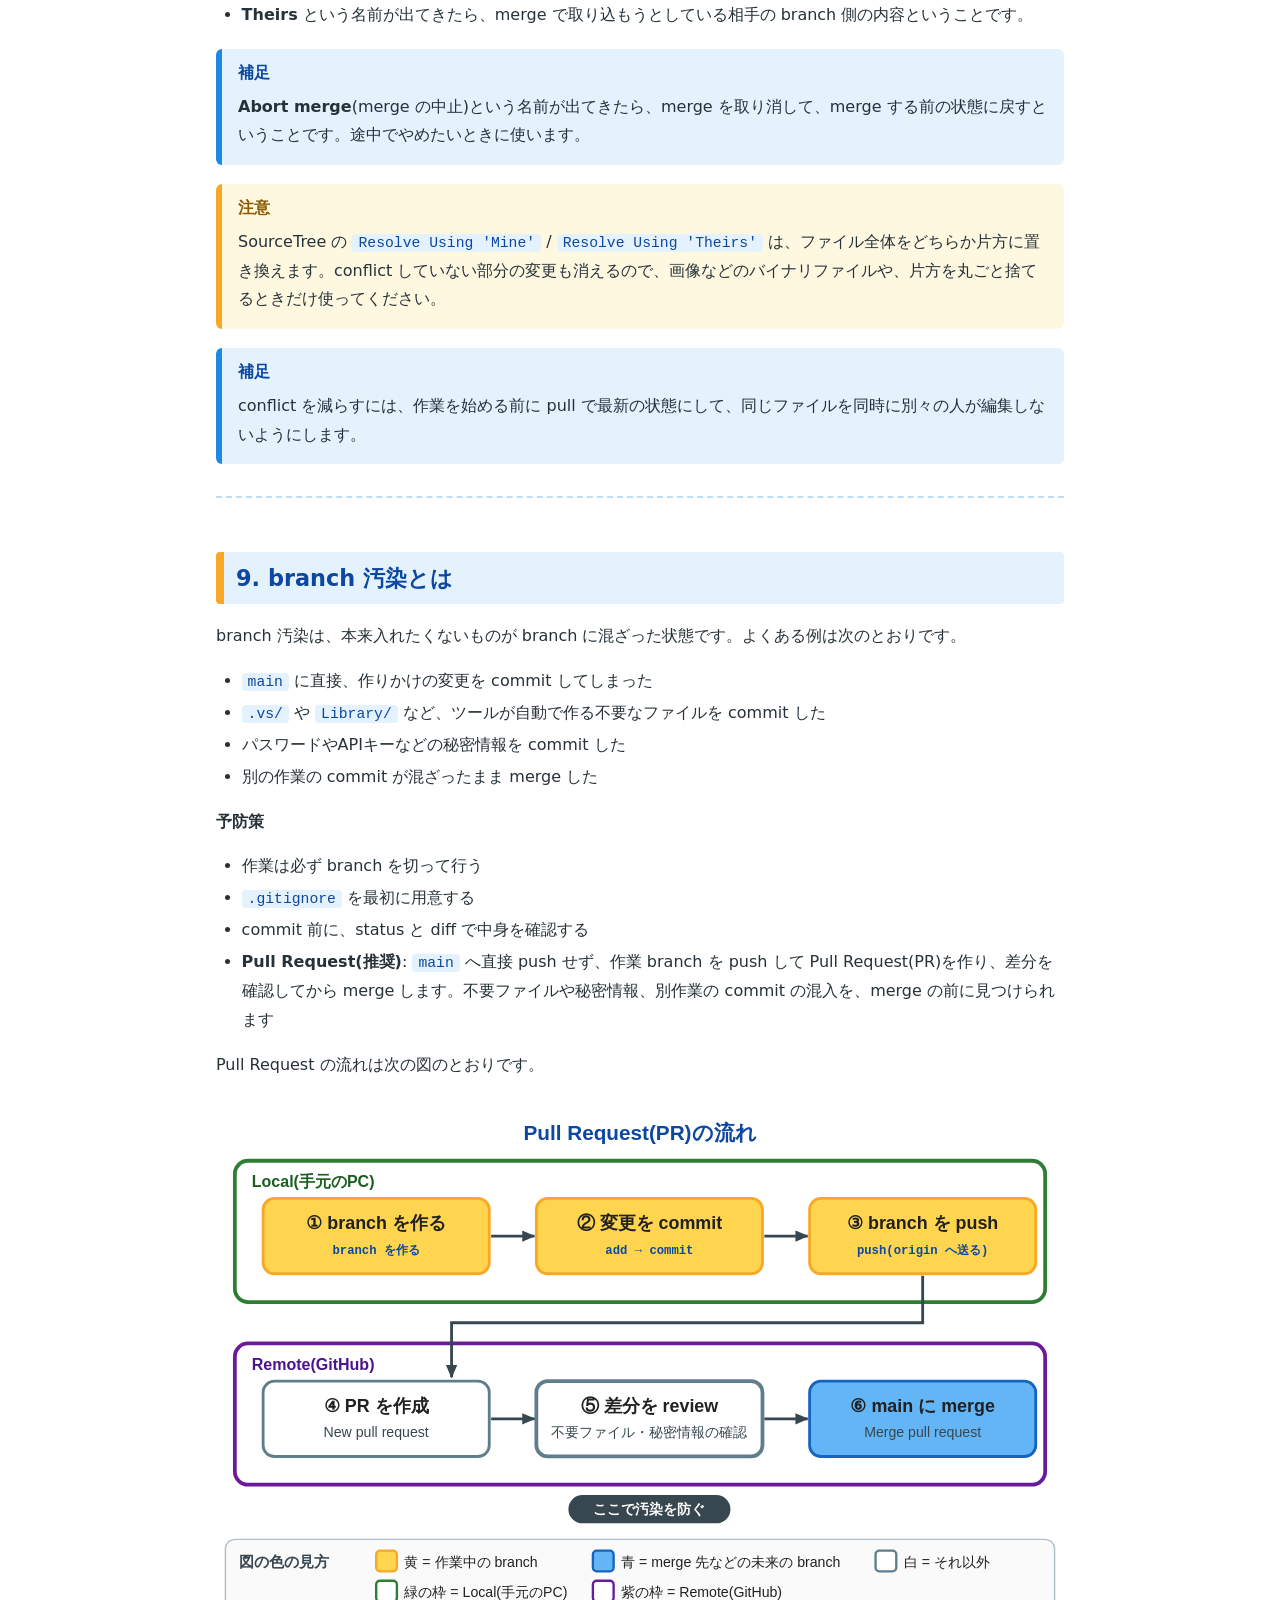
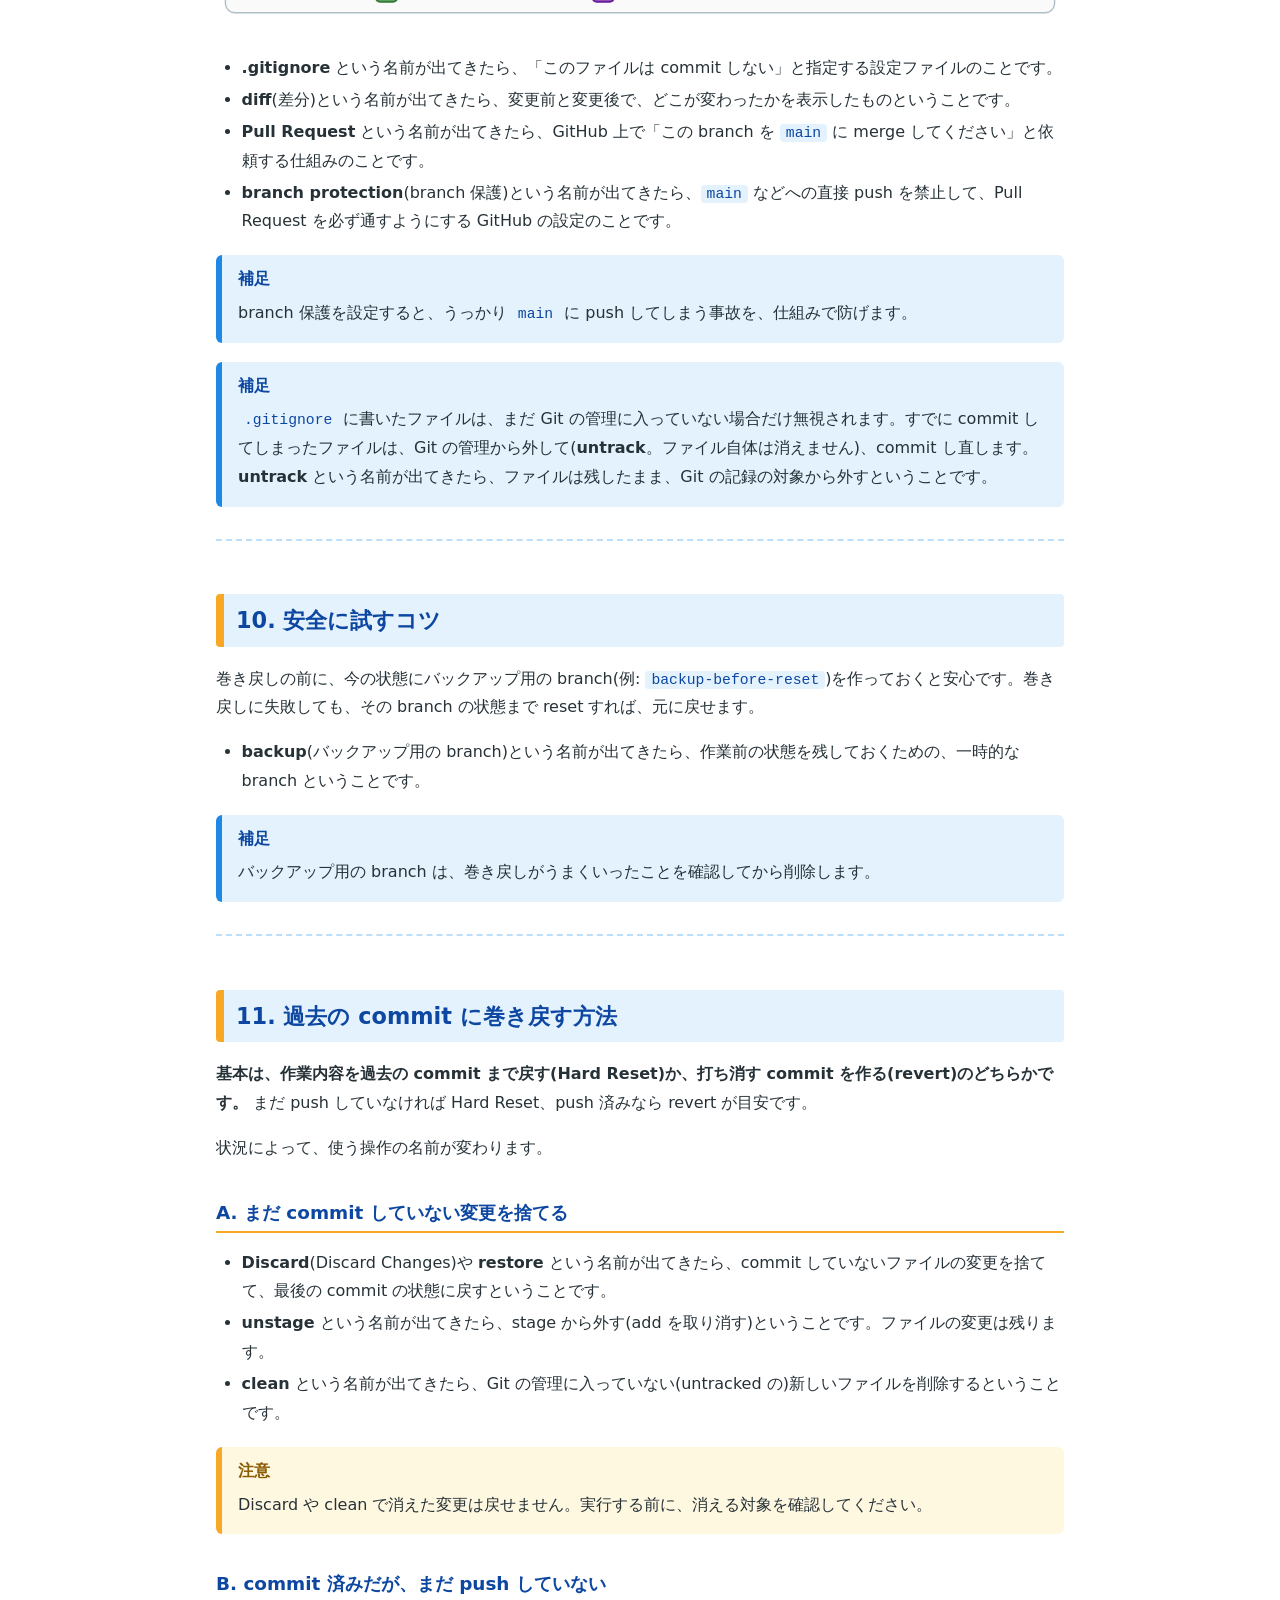
==== commit 3bf3cf8a: "[add]Gitの説明の追加" ====
--- a/docs/git/index.html
+++ b/docs/git/index.html
@@ -26,6 +26,7 @@
 <li><a href="#sec12">GUIツール(GitHub Desktop・SourceTree・TortoiseGit)の用語集</a></li>
 <li><a href="#sec13">練習問題(reset と revert を GUI で試す)</a></li>
 </ol>
+<p>このページでは、コマンドの打ち方ではなく、<strong>用語の意味を覚えること</strong>を目的にしています。GUI ツールのボタンや、画面に出てくるメッセージに「その名前が出てきたら、何を意味するのか」が分かるようになりましょう。</p>
 <hr />
 <h2 id="sec1">1. 用語集</h2>
 <p>この資料に出てくる Git の用語を、先にまとめて紹介します。くわしい説明は、2章以降で順番に行います。</p>
@@ -103,7 +104,7 @@
 <h2 id="sec2">2. commit とは</h2>
 <p>commit は、作業の途中経過を「セーブ」して、履歴に残すことです。ゲームのセーブのように、あとからその時点の状態に戻せます。commit を重ねると、変更の記録が順番に並んだ「履歴」になります。</p>
 <p>各 commit には、見分けるための ID(hash)※ が自動で付きます。</p>
-<p class="footnote">※ hash とは、commit ごとに自動で付く、英数字の文字列です(例: <code>a1b2c3d</code>)。「背番号」のようなもので、巻き戻したいときに「この commit に戻す」と指定するのに使います。<code>git log --oneline</code> で確認できます。</p>
+<p class="footnote">※ hash とは、commit ごとに自動で付く、英数字の文字列です(例: <code>a1b2c3d</code>)。「背番号」のようなもので、巻き戻したいときに「この commit に戻す」と指定するのに使います。History(履歴の一覧)の画面で確認できます。</p>
 <p>変更は次の4つの場所を通ります。</p>
 <div class="figure"><img alt="Gitの流れ" src="images/git_flow.svg" /></div>
 <ul>
@@ -113,69 +114,77 @@
 <li><strong>remote repository</strong>: GitHub など、ネット上にある履歴</li>
 </ul>
 <p>手元の PC 側を local、GitHub など外側を remote と呼びます。</p>
-<pre><code class="language-bash">git status                  # 今の状態を確認
-git add ファイル名           # commit 対象にする(stage に載せる)
-git commit -m &quot;message&quot;     # 手元の履歴に記録する
-git push                    # remote へ送る
-git log --oneline           # 履歴を一覧で見る
-</code></pre>
-<div class="note note-info">
-<p class="note-title">補足</p>
-<p><code>git fetch</code>：remote の更新を取得する<br>
-<code>git merge</code>：手元に取り込む<br>
-<code>git pull(プル)</code>：fetchとmergeをまとめた操作<br>
-取り込む前に内容を確認したいときは、先に <code>git fetch</code> だけを実行します。</p>
+<p>この流れで出てくる名前は、次の意味です。</p>
+<ul>
+<li><strong>status</strong> という名前が出てきたら、今の状態(どのファイルが変更されているか、stage に載っているか)を確認するということです。</li>
+<li><strong>add</strong>(Stage)という名前が出てきたら、変更を stage に載せる(commit の対象に選ぶ)ということです。</li>
+<li><strong>commit</strong> という名前が出てきたら、stage にある変更を、手元の履歴に記録するということです。</li>
+<li><strong>message</strong> という名前が出てきたら、その commit で何をしたかを書く説明文ということです。</li>
+<li><strong>push</strong> という名前が出てきたら、手元の commit を remote へ送るということです。</li>
+<li><strong>log</strong> や <strong>History</strong> という名前が出てきたら、commit の履歴の一覧ということです。</li>
+</ul>
+<div class="note note-info">
+<p class="note-title">補足</p>
+<ul>
+<li><strong>fetch</strong> という名前が出てきたら、remote の更新を取得する(まだ手元には取り込まない)ということです。</li>
+<li><strong>merge</strong> という名前が出てきたら、取得した変更を手元に取り込むということです。</li>
+<li><strong>pull</strong>(プル)という名前が出てきたら、fetch と merge をまとめて行うということです。</li>
+</ul>
+<p>取り込む前に内容を確認したいときは、先に fetch だけを行います。</p>
 </div>
 <hr />
 <h2 id="sec3">3. branch とは</h2>
 <p>branch は、履歴の流れを枝分かれさせて、別々に作業を進めるための仕組みです。元の流れ(基本となる branch の <code>main</code>)に影響を与えずに、新機能の試作や修正を進められます。<code>HEAD</code> は「今自分がいる branch」を示す目印です。</p>
 <p>使い方の基本は、<code>main</code> を安定版として保ち、作業は別の branch で行い、完成したら <code>main</code> に merge(変更を取り込んで合流)することです。</p>
 <div class="figure"><img alt="branchとmerge" src="images/git_branch.svg" /></div>
-<pre><code class="language-bash">git branch                    # branch 一覧
-git switch -c feature/timer   # branch を新しく作って、そこに移動
-git switch main               # 移動
-git merge feature/timer       # 今の branch に merge
-git branch -d feature/timer   # merge 済みの branch を削除
-</code></pre>
+<ul>
+<li><strong>branch</strong> という名前が出てきたら、枝分かれした作業の流れのことです。「branch を切る」は、新しい branch を作るということです。</li>
+<li><strong>main</strong> という名前が出てきたら、基本となる、安定版の branch のことです。古い repository では <strong>master</strong> という名前のこともありますが、同じ役割です。</li>
+<li><strong>feature</strong> という名前が出てきたら、新しい機能を作るための、作業用の branch ということです(例: <code>feature/timer</code>)。</li>
+<li><strong>switch</strong> や <strong>checkout</strong> という名前が出てきたら、branch を切り替える(移動する)ということです。</li>
+<li><strong>merge</strong> という名前が出てきたら、別の branch の変更を、今いる branch に取り込むということです。</li>
+<li><strong>delete branch</strong> という名前が出てきたら、使い終わった branch を削除するということです。merge 済みなら、消しても変更は main に残っています。</li>
+</ul>
 <div class="note note-info">
 <p class="note-title">補足</p>
 <p>仕組みとしては、branch は commit に付けた名前(しおりのようなもの)です。ファイルを丸ごとコピーするわけではないので、作成は一瞬で軽く済みます。</p>
 </div>
 <div class="note note-info">
 <p class="note-title">補足</p>
-<p>古い解説では、branch の移動に <code>git checkout</code> が使われています。現在は <code>git switch</code>(branch の移動)と <code>git restore</code>(ファイルの復元)に役割が分かれていて、こちらのほうが分かりやすいため、この資料ではこの2つを使っています。</p>
+<p><strong>checkout</strong> は、branch の移動に使われていた古い呼び方です。現在の Git では、branch の移動は <strong>switch</strong>、ファイルの復元は <strong>restore</strong> と、役割が分かれた名前になっています。SourceTree や TortoiseGit では、今も Checkout という名前が使われています。どちらが出てきても「branch を切り替える」と読みかえてください。</p>
 </div>
 <hr />
 <h2 id="sec4">4. push とは</h2>
 <p>push は、手元(local)の commit を remote(GitHub など)に送ることです。送られるのは commit 済みの内容だけで、commit していない変更は送られません。送る単位は branch です。</p>
 <div class="figure"><img alt="pushの流れ" src="images/git_push.svg" /></div>
-<pre><code class="language-bash">git remote -v                       # 送り先(origin)の URL を確認
-git push -u origin feature/timer    # 初めて送る branch。送り先を origin に設定する
-git push                            # 2回目以降。今の branch を、設定済みの送り先へ送る
-git push origin main                # branch を指定して送る
-</code></pre>
-<p><code>origin</code> は、remote につけられる標準の名前です。<code>-u</code> は「この branch の送り先を覚えておく」という指定で、1回付けて push すると、以降は <code>git push</code> だけで送れます。</p>
-<div class="note note-info">
-<p class="note-title">補足</p>
-<p>push のあとに <code>git status</code> を実行して、<code>up to date with 'origin/...'</code> と表示されれば、手元と remote が同じ状態です。</p>
-</div>
-<div class="note note-warn">
-<p class="note-title">注意</p>
-<p>remote のほうが先に進んでいる(他の人が先に push した)と、push は rejected(拒否)されます。その場合は、先に <code>git pull</code> で remote の変更を取り込んでから、もう一度 push します。<code>--force</code> で無理に上書きしないでください。</p>
+<ul>
+<li><strong>origin</strong> という名前が出てきたら、remote(送り先)につけられた標準の名前のことです。ふつうは GitHub 上の repository を指します。</li>
+<li><strong>Publish branch</strong> という名前が出てきたら、作った branch を、初めて remote に送るということです(GitHub Desktop の表示)。</li>
+<li><strong>upstream</strong>(追跡先)という名前が出てきたら、「この branch はいつも、remote のこの branch に送る」という、覚えておいた送り先のことです。一度設定すると、2回目からは送り先を指定しなくても push できます。</li>
+<li><strong>Push origin</strong> という名前が出てきたら、origin に push するということです。</li>
+</ul>
+<div class="note note-info">
+<p class="note-title">補足</p>
+<p>「<strong>up to date with 'origin/...'</strong>」という表示が出てきたら、手元と remote が同じ状態ということです。</p>
+</div>
+<div class="note note-warn">
+<p class="note-title">注意</p>
+<p>「<strong>rejected</strong>(拒否)」という表示が出てきたら、remote のほうが先に進んでいる(他の人が先に push した)ため、push できなかったということです。その場合は、先に pull で remote の変更を取り込んでから、もう一度 push します。<strong>force push</strong>(強制的に上書きする push)はしないでください。</p>
 </div>
 <hr />
 <h2 id="sec5">5. merge とは</h2>
 <p>merge は、別の branch で進めた作業を、今いる branch に取り込んで合流させることです。ふつうは、feature で作業が終わったら、<code>main</code> に取り込むために使います。</p>
 <div class="figure"><img alt="mergeの流れ" src="images/git_merge.svg" /></div>
-<p>取り込む側ではなく、<strong>取り込まれる側(merge 先)に移動してから</strong>実行するのがポイントです。</p>
-<pre><code class="language-bash">git switch main           # merge 先の branch に移動する
-git merge feature         # feature の変更を、今の branch(main)に取り込む
-</code></pre>
+<p>取り込む側ではなく、<strong>取り込まれる側(merge 先)に移動してから</strong>行うのがポイントです。</p>
+<ol>
+<li>merge 先の branch(<code>main</code>)に切り替える</li>
+<li><code>feature</code> を、今の branch(<code>main</code>)に merge する</li>
+</ol>
 <table>
 <thead>
 <tr>
 <th>意味</th>
-<th>Git(CUI)</th>
+<th>Git の用語</th>
 <th>GitHub Desktop</th>
 <th>SourceTree</th>
 <th>TortoiseGit</th>
@@ -184,20 +193,25 @@
 <tbody>
 <tr>
 <td>merge 先に切り替える</td>
-<td><code>git switch main</code></td>
+<td>switch(checkout)</td>
 <td>Current Branch で main を選ぶ</td>
 <td>Checkout</td>
 <td>Switch/Checkout</td>
 </tr>
 <tr>
 <td>branch を取り込む</td>
-<td><code>git merge feature</code></td>
+<td>merge</td>
 <td>Branch → Merge into Current Branch → feature を選ぶ</td>
 <td>feature を右クリック → Merge</td>
 <td>Merge → feature を選ぶ</td>
 </tr>
 </tbody>
 </table>
+<ul>
+<li><strong>Merge into Current Branch</strong> という名前が出てきたら、選んだ branch を、今いる branch に取り込むということです。</li>
+<li><strong>merge commit</strong> という名前が出てきたら、2つの branch の変更をまとめた、合流のための commit ということです。</li>
+<li><strong>fast-forward</strong> という名前が出てきたら、merge commit を作らずに、main を feature の位置まで進めるだけで済んだということです。</li>
+</ul>
 <div class="note note-info">
 <p class="note-title">補足</p>
 <p>merge すると、両方の変更をまとめた commit(merge commit)が1つ増えることがあります。main 側に新しい commit がなく、一直線につなげられるときは、merge commit は作られず、main が feature の位置まで進むだけです(fast-forward)。</p>
@@ -208,21 +222,20 @@
 </div>
 <hr />
 <h2 id="sec6">6. fetch と pull とは</h2>
-<p>他の人が remote に push すると、remote のほうが手元より先に進みます。その更新を手元に持ってくる方法が <code>fetch</code> と <code>pull</code> です。</p>
+<p>他の人が remote に push すると、remote のほうが手元より先に進みます。その更新を手元に持ってくる方法が fetch と pull です。</p>
 <div class="figure"><img alt="fetchとpullの違い" src="images/git_fetch_pull.svg" /></div>
 <ul>
-<li><strong>fetch</strong>: remote の更新情報を取得するだけです。手元の <code>origin/main</code>(remote の main のコピー)は更新されますが、作業中の branch やファイルは変わりません</li>
-<li><strong>pull</strong>: fetch に加えて、取得した内容を作業中の branch に merge します。つまり <code>git pull</code> は「<code>git fetch</code> + <code>git merge</code>」です</li>
-</ul>
-<pre><code class="language-bash">git fetch                 # 更新情報だけ取得する(作業中の branch は変わらない)
-git log main..origin/main --oneline   # 取り込む前に、何が増えたか確認する
-git pull                  # 取得して、今の branch に取り込む
-</code></pre>
+<li><strong>fetch</strong> という名前が出てきたら、remote の更新情報を取得するだけということです。手元の <code>origin/main</code>(remote の main のコピー)は更新されますが、作業中の branch やファイルは変わりません。</li>
+<li><strong>pull</strong> という名前が出てきたら、fetch に加えて、取得した内容を作業中の branch に merge するということです。つまり pull は「fetch + merge」です。</li>
+<li><strong>origin/main</strong> という名前が出てきたら、「remote の main を、手元に控えておいたもの」ということです。自分の <code>main</code> とは別のものです。</li>
+<li>「<strong>behind 'origin/main' by 2 commits</strong>」という表示が出てきたら、remote のほうが2つ先に進んでいて、手元に取り込んでいない commit があるということです。pull すると追いつきます。</li>
+<li>「<strong>ahead of 'origin/main' by 1 commit</strong>」という表示が出てきたら、手元のほうが1つ先に進んでいて、まだ push していない commit があるということです。</li>
+</ul>
 <table>
 <thead>
 <tr>
 <th>意味</th>
-<th>Git(CUI)</th>
+<th>Git の用語</th>
 <th>GitHub Desktop</th>
 <th>SourceTree</th>
 <th>TortoiseGit</th>
@@ -231,14 +244,14 @@
 <tbody>
 <tr>
 <td>更新情報だけ取得する</td>
-<td><code>git fetch</code></td>
+<td>fetch</td>
 <td>Fetch origin</td>
 <td>Fetch</td>
 <td>Git Fetch</td>
 </tr>
 <tr>
 <td>取得して取り込む</td>
-<td><code>git pull</code></td>
+<td>pull</td>
 <td>Pull origin</td>
 <td>Pull</td>
 <td>Git Pull</td>
@@ -247,11 +260,7 @@
 </table>
 <div class="note note-info">
 <p class="note-title">補足</p>
-<p>迷ったら、まず <code>fetch</code> で確認してから取り込むのが安全です。<code>pull</code> は、取り込み中に conflict が起きることがあります(「8. conflict とは」)。</p>
-</div>
-<div class="note note-info">
-<p class="note-title">補足</p>
-<p><code>origin</code> は、remote repository につけられた名前です(ふつうは GitHub 上の repository を指します)。<code>origin/main</code> は「remote の main を、手元に控えておいたもの」と考えてください。</p>
+<p>迷ったら、まず fetch で確認してから取り込むのが安全です。pull は、取り込み中に conflict が起きることがあります(「8. conflict とは」)。</p>
 </div>
 <hr />
 <h2 id="sec7">7. 逆 merge とは(相手の branch を取り込む)</h2>
@@ -262,20 +271,16 @@
 <li><strong>逆 merge</strong>: main → 自分の branch(main の最新を自分の branch に受け取る)</li>
 </ul>
 <p>自分が作業している間に、ほかの人が main を更新していることがあります。そのまま作業を続けて Pull Request を出すと、最後に conflict が見つかって困ります。逆 merge で先に最新を取り込んでおけば、conflict を自分の branch の上で、早めに直せます。</p>
-<pre><code class="language-bash">git switch main
-git pull                  # main を最新にする
-git switch feature        # 自分の branch に戻る
-git merge main            # main を feature に取り込む(逆 merge)
-</code></pre>
-<p>remote の main をそのまま取り込む場合は、次の2行でも同じことができます。</p>
-<pre><code class="language-bash">git fetch                 # remote の更新を取得する
-git merge origin/main     # remote の main を取り込む
-</code></pre>
+<ol>
+<li><code>main</code> に切り替えて、pull で最新にする</li>
+<li>自分の branch(<code>feature</code>)に戻る</li>
+<li><code>main</code> を、今の branch(<code>feature</code>)に merge する(逆 merge)</li>
+</ol>
 <table>
 <thead>
 <tr>
 <th>意味</th>
-<th>Git(CUI)</th>
+<th>Git の用語</th>
 <th>GitHub Desktop</th>
 <th>SourceTree</th>
 <th>TortoiseGit</th>
@@ -284,20 +289,24 @@
 <tbody>
 <tr>
 <td>自分の branch に切り替える</td>
-<td><code>git switch feature</code></td>
+<td>switch(checkout)</td>
 <td>Current Branch で選ぶ</td>
 <td>Checkout</td>
 <td>Switch/Checkout</td>
 </tr>
 <tr>
 <td>main を取り込む</td>
-<td><code>git merge main</code></td>
+<td>merge</td>
 <td>Branch → Merge into Current Branch → main を選ぶ</td>
 <td>main を右クリック → Merge</td>
 <td>Merge → main を選ぶ</td>
 </tr>
 </tbody>
 </table>
+<ul>
+<li><strong>update from main</strong> や <strong>Merge main into ...</strong> という名前が出てきたら、main の最新を、自分の branch に取り込む(この資料でいう逆 merge)ということです。</li>
+<li><strong>rebase</strong> という名前が出てきたら、逆 merge と同じく main の最新を取り込む別の方法ということです。merge commit を作らずに、自分の commit を main の先に付け替えます。初めのうちは、逆 merge(merge)を使えば十分です。</li>
+</ul>
 <div class="note note-info">
 <p class="note-title">補足</p>
 <p>取り込み先は、いま選んでいる(作業中の)branch です。merge する前に、必ず自分の branch に切り替わっていることを確認します。main に切り替えたまま実行すると、向きが逆になります。</p>
@@ -311,10 +320,14 @@
 <p>conflict(コンフリクト)は、同じファイルの同じ場所を別々に変更したため、Git が「どちらを採用するか」を自動では決められない状態です。2人が同じ文章の同じ行を、別々に書き換えたときのようなものです。</p>
 <div class="figure"><img alt="conflictが起きる場面" src="images/git_conflict.svg" /></div>
 <ul>
-<li><strong>起きるとき</strong>: <code>git merge</code> で別の branch を取り込むときや、<code>git pull</code> で remote の変更を取り込むときに起きます</li>
+<li><strong>起きるとき</strong>: merge で別の branch を取り込むときや、pull で remote の変更を取り込むときに起きます</li>
 <li><strong>起きないとき</strong>: 別のファイルや、同じファイルの別の場所を変更していた場合は、Git が自動で merge します</li>
 </ul>
 <p>conflict はエラーではなく、「ここは人が決めてください」という Git からの確認です。</p>
+<ul>
+<li>「<strong>CONFLICT</strong>」という表示が出てきたら、自動で merge できない場所があったということです。</li>
+<li>「<strong>both modified</strong>」や「<strong>conflicted files</strong>」という名前が出てきたら、そのファイルが両方の branch で変更されていて、conflict しているということです。</li>
+</ul>
 <h3>conflict の解消方法</h3>
 <p>conflict が発生すると、Git は該当のファイルに、conflict の発生を示す行を書き込みます。この行を手がかりに、残す内容を決めます。</p>
 <pre><code class="language-text">&lt;&lt;&lt;&lt;&lt;&lt;&lt; HEAD
@@ -333,7 +346,7 @@
 <tbody>
 <tr>
 <td><code>&lt;&lt;&lt;&lt;&lt;&lt;&lt; HEAD</code> 〜 <code>=======</code></td>
-<td>今いる branch(<code>main</code>)の内容</td>
+<td>今いる branch(この例では <code>main</code>)の内容</td>
 </tr>
 <tr>
 <td><code>=======</code> 〜 <code>&gt;&gt;&gt;&gt;&gt;&gt;&gt; feature</code></td>
@@ -347,14 +360,9 @@
 <li>conflict が出たファイルを開く</li>
 <li>残す内容を決める(<code>main</code> の内容、<code>feature</code> の内容、または両方を合わせた内容)</li>
 <li>conflict の発生を示す行(<code>&lt;&lt;&lt;&lt;&lt;&lt;&lt;</code>、<code>=======</code>、<code>&gt;&gt;&gt;&gt;&gt;&gt;&gt;</code> の3種類)を消す</li>
-<li>保存して、stage → commit で merge を完了する</li>
+<li>保存して、stage に載せる(解消したと伝える)</li>
+<li>commit して、merge を完了する</li>
 </ol>
-<pre><code class="language-bash">git merge feature          # CONFLICT と表示される
-git status                 # conflict のファイルを確認
-# ファイルを開いて、conflict の発生を示す行を消して保存
-git add index.html         # 解消したファイルを stage
-git commit                 # merge を完了
-</code></pre>
 <p>GUIツールでは、次のように操作します。</p>
 <table>
 <thead>
@@ -392,9 +400,14 @@
 </tr>
 </tbody>
 </table>
-<div class="note note-info">
-<p class="note-title">補足</p>
-<p>途中でやめたいときは、merge を取り消して元の状態に戻せます。GitHub Desktop は <strong>Abort merge</strong>、コマンドは <code>git merge --abort</code> です。</p>
+<ul>
+<li><strong>Resolve</strong> / <strong>Resolved</strong> / <strong>Mark Resolved</strong> という名前が出てきたら、conflict を解消した(解消したと Git に伝える)ということです。</li>
+<li><strong>Mine</strong>(ours)という名前が出てきたら、今いる branch 側の内容ということです。</li>
+<li><strong>Theirs</strong> という名前が出てきたら、merge で取り込もうとしている相手の branch 側の内容ということです。</li>
+</ul>
+<div class="note note-info">
+<p class="note-title">補足</p>
+<p><strong>Abort merge</strong>(merge の中止)という名前が出てきたら、merge を取り消して、merge する前の状態に戻すということです。途中でやめたいときに使います。</p>
 </div>
 <div class="note note-warn">
 <p class="note-title">注意</p>
@@ -402,7 +415,7 @@
 </div>
 <div class="note note-info">
 <p class="note-title">補足</p>
-<p>conflict を減らすには、作業を始める前に <code>git pull</code> で最新の状態にして、同じファイルを同時に別々の人が編集しないようにします。</p>
+<p>conflict を減らすには、作業を始める前に pull で最新の状態にして、同じファイルを同時に別々の人が編集しないようにします。</p>
 </div>
 <hr />
 <h2 id="sec9">9. branch 汚染とは</h2>
@@ -416,59 +429,57 @@
 <p><strong>予防策</strong></p>
 <ul>
 <li>作業は必ず branch を切って行う</li>
-<li><code>.gitignore</code>(commit しないファイルを指定する設定ファイル)を最初に用意する</li>
-<li>commit 前に <code>git status</code> と <code>git diff --staged</code> で中身を確認する</li>
-<li><strong>Pull Request(推奨)</strong>: GitHub 上で「この branch を <code>main</code> に merge してください」と依頼する仕組みです。<code>main</code> へ直接 push せず、作業 branch を push して Pull Request(PR)を作り、差分を確認してから merge します。不要ファイルや秘密情報、別作業の commit の混入を、merge の前に見つけられます</li>
-</ul>
-<pre><code class="language-bash">git switch -c feature/timer          # 作業 branch を作る
-git push -u origin feature/timer     # branch を push
-# GitHub 上で Pull Request を作成 → 差分を確認 → merge
-</code></pre>
+<li><code>.gitignore</code> を最初に用意する</li>
+<li>commit 前に、status と diff で中身を確認する</li>
+<li><strong>Pull Request(推奨)</strong>: <code>main</code> へ直接 push せず、作業 branch を push して Pull Request(PR)を作り、差分を確認してから merge します。不要ファイルや秘密情報、別作業の commit の混入を、merge の前に見つけられます</li>
+</ul>
 <p>Pull Request の流れは次の図のとおりです。</p>
 <div class="figure"><img alt="Pull Requestの流れ" src="images/git_pr.svg" /></div>
-<div class="note note-info">
-<p class="note-title">補足</p>
-<p>GitHub の設定(branch 保護)で <code>main</code> への直接 push を禁止すると、Pull Request を必ず通すようにできます。うっかり <code>main</code> に push してしまう事故を、仕組みで防げます。</p>
-</div>
-<div class="note note-info">
-<p class="note-title">補足</p>
-<p><code>.gitignore</code> に書いたファイルは、まだ Git の管理に入っていない場合だけ無視されます。すでに commit してしまったファイルは、<code>git rm --cached ファイル名</code> で Git の管理から外してから(ファイル自体は消えません)、commit し直します。</p>
+<ul>
+<li><strong>.gitignore</strong> という名前が出てきたら、「このファイルは commit しない」と指定する設定ファイルのことです。</li>
+<li><strong>diff</strong>(差分)という名前が出てきたら、変更前と変更後で、どこが変わったかを表示したものということです。</li>
+<li><strong>Pull Request</strong> という名前が出てきたら、GitHub 上で「この branch を <code>main</code> に merge してください」と依頼する仕組みのことです。</li>
+<li><strong>branch protection</strong>(branch 保護)という名前が出てきたら、<code>main</code> などへの直接 push を禁止して、Pull Request を必ず通すようにする GitHub の設定のことです。</li>
+</ul>
+<div class="note note-info">
+<p class="note-title">補足</p>
+<p>branch 保護を設定すると、うっかり <code>main</code> に push してしまう事故を、仕組みで防げます。</p>
+</div>
+<div class="note note-info">
+<p class="note-title">補足</p>
+<p><code>.gitignore</code> に書いたファイルは、まだ Git の管理に入っていない場合だけ無視されます。すでに commit してしまったファイルは、Git の管理から外して(<strong>untrack</strong>。ファイル自体は消えません)、commit し直します。<strong>untrack</strong> という名前が出てきたら、ファイルは残したまま、Git の記録の対象から外すということです。</p>
 </div>
 <hr />
 <h2 id="sec10">10. 安全に試すコツ</h2>
-<p>巻き戻しの前に、今の状態にバックアップ用の branch を作っておくと安心です。失敗しても、<code>git reset --hard backup-before-reset</code> で元の状態に戻せます。</p>
-<pre><code class="language-bash">git branch backup-before-reset
-</code></pre>
-<div class="note note-info">
-<p class="note-title">補足</p>
-<p>バックアップ用の branch は、巻き戻しがうまくいったことを確認してから <code>git branch -d backup-before-reset</code> で削除します。</p>
+<p>巻き戻しの前に、今の状態にバックアップ用の branch(例: <code>backup-before-reset</code>)を作っておくと安心です。巻き戻しに失敗しても、その branch の状態まで reset すれば、元に戻せます。</p>
+<ul>
+<li><strong>backup</strong>(バックアップ用の branch)という名前が出てきたら、作業前の状態を残しておくための、一時的な branch ということです。</li>
+</ul>
+<div class="note note-info">
+<p class="note-title">補足</p>
+<p>バックアップ用の branch は、巻き戻しがうまくいったことを確認してから削除します。</p>
 </div>
 <hr />
 <h2 id="sec11">11. 過去の commit に巻き戻す方法</h2>
 <p><strong>基本は、作業内容を過去の commit まで戻す(Hard Reset)か、打ち消す commit を作る(revert)のどちらかです。</strong>
 まだ push していなければ Hard Reset、push 済みなら revert が目安です。</p>
-<p>状況によって使うコマンドが変わります。</p>
+<p>状況によって、使う操作の名前が変わります。</p>
 <h3>A. まだ commit していない変更を捨てる</h3>
-<pre><code class="language-bash">git restore ファイル名           # ファイルの変更を破棄
-git restore --staged ファイル名   # git add を取り消す(変更は残る)
-git clean -fd                    # Git の管理に入っていない新しいファイルを削除
-</code></pre>
-<div class="note note-warn">
-<p class="note-title">注意</p>
-<p><code>git clean</code> で消えたファイルは戻せません。事前に <code>git clean -nd</code> で、削除される対象を確認してください。</p>
+<ul>
+<li><strong>Discard</strong>(Discard Changes)や <strong>restore</strong> という名前が出てきたら、commit していないファイルの変更を捨てて、最後の commit の状態に戻すということです。</li>
+<li><strong>unstage</strong> という名前が出てきたら、stage から外す(add を取り消す)ということです。ファイルの変更は残ります。</li>
+<li><strong>clean</strong> という名前が出てきたら、Git の管理に入っていない(untracked の)新しいファイルを削除するということです。</li>
+</ul>
+<div class="note note-warn">
+<p class="note-title">注意</p>
+<p>Discard や clean で消えた変更は戻せません。実行する前に、消える対象を確認してください。</p>
 </div>
 <h3>B. commit 済みだが、まだ push していない</h3>
-<p><code>git reset</code> で、今の branch を過去の commit の状態まで戻します。</p>
-<pre><code class="language-bash">git log --oneline               # 戻りたい commit の hash を調べる
-git reset --soft HEAD~1         # 1つ前に戻る。変更は stage に残る
-git reset --mixed HEAD~1        # 1つ前に戻る。変更は working directory に残る(既定)
-git reset --hard a1b2c3d        # 指定した commit に戻る。以降の変更は消える
-</code></pre>
-<p>オプションによって、戻したあとに変更が残るかどうかが変わります。</p>
-<table>
-<thead>
-<tr>
-<th>オプション</th>
+<p>reset で、今の branch を過去の commit の状態まで戻します。reset には3つの種類があり、戻したあとに変更が残るかどうかが変わります。</p>
+<table>
+<thead>
+<tr>
+<th>種類</th>
 <th>commit</th>
 <th>stage</th>
 <th>ファイルの中身</th>
@@ -476,49 +487,58 @@
 </thead>
 <tbody>
 <tr>
-<td><code>--soft</code></td>
+<td>Soft</td>
 <td>取り消す</td>
 <td>残る</td>
 <td>残る</td>
 </tr>
 <tr>
-<td><code>--mixed</code></td>
+<td>Mixed(既定)</td>
 <td>取り消す</td>
 <td>取り消す</td>
 <td>残る</td>
 </tr>
 <tr>
-<td><code>--hard</code></td>
+<td>Hard</td>
 <td>取り消す</td>
 <td>取り消す</td>
 <td>消える</td>
 </tr>
 </tbody>
 </table>
-<div class="note note-info">
-<p class="note-title">補足</p>
-<p><code>HEAD~1</code> は「今の commit の1つ前」という意味です。<code>HEAD~2</code> なら2つ前を指します。</p>
-</div>
-<div class="note note-warn">
-<p class="note-title">注意</p>
-<p><code>--hard</code> は、working directory の変更も消します。迷ったときは、先に <code>--soft</code> か <code>--mixed</code> を使うか、バックアップ用の branch を作ってから実行してください。</p>
+<ul>
+<li><strong>reset</strong> という名前が出てきたら、今の branch を、指定した過去の commit の状態まで戻すということです。</li>
+<li><strong>Soft</strong> という名前が出てきたら、commit だけを取り消して、変更は stage に残すということです。</li>
+<li><strong>Mixed</strong> という名前が出てきたら、commit と stage を取り消して、変更は working directory に残すということです。</li>
+<li><strong>Hard</strong> という名前が出てきたら、commit も変更もすべて消して、指定した commit の状態にするということです。</li>
+</ul>
+<div class="note note-info">
+<p class="note-title">補足</p>
+<p><strong>HEAD~1</strong>(または <strong>HEAD^</strong>)という名前が出てきたら、「今の commit の1つ前」ということです。<strong>HEAD~2</strong> なら2つ前を指します。</p>
+</div>
+<div class="note note-warn">
+<p class="note-title">注意</p>
+<p>Hard は、working directory の変更も消します。迷ったときは、先に Soft か Mixed を使うか、バックアップ用の branch を作ってから実行してください。</p>
 </div>
 <h3>C. すでに push 済み(共同作業中)</h3>
-<p>履歴を書き換えずに、「打ち消す commit」を新しく作る <code>git revert</code> を使います。</p>
-<pre><code class="language-bash">git revert a1b2c3d              # その commit の変更を打ち消す commit を作る
-git push
-</code></pre>
-<p><code>reset</code> と <code>revert</code> の違いは次の図のとおりです。</p>
+<p>履歴を書き換えずに、「打ち消す commit」を新しく作る revert を使います。打ち消す commit を作ったら、push します。</p>
+<ul>
+<li><strong>revert</strong> という名前が出てきたら、指定した commit の変更を打ち消す、新しい commit を作るということです。元の commit は履歴に残ります。</li>
+</ul>
+<p>reset と revert の違いは次の図のとおりです。</p>
 <div class="figure"><img alt="resetとrevertの違い" src="images/git_reset_revert.svg" /></div>
 <div class="note note-warn">
 <p class="note-title">注意</p>
-<p>push 済みの commit を reset で消し、<code>git push --force</code> で remote にも反映する方法もあります。ただし、他の人の履歴と食い違って混乱を招くので、共有 branch では避けるのが基本です。自分専用の branch でやむを得ない場合は、<code>--force</code> より安全な <code>git push --force-with-lease</code> を使います。</p>
-</div>
-<h3>D. 間違えて <code>reset --hard</code> してしまった</h3>
-<p><code>git reflog</code> は、HEAD が動いた記録をすべて残しています。消えたように見える commit も、多くの場合ここから戻せます。</p>
-<pre><code class="language-bash">git reflog                      # 操作履歴を見る
-git reset --hard HEAD@{2}       # 戻りたい時点に復帰(`HEAD@{2}` は2回前の状態)
-</code></pre>
+<ul>
+<li><strong>force push</strong> という名前が出てきたら、remote の履歴を、手元の履歴で強制的に上書きするということです。push 済みの commit を reset で消し、force push で remote にも反映する方法もありますが、他の人の履歴と食い違って混乱を招くので、共有 branch では避けるのが基本です。</li>
+<li><strong>force with lease</strong> という名前が出てきたら、「自分が知らない変更が remote に増えていたら、上書きしない」という安全装置つきの force push ということです。自分専用の branch でやむを得ない場合は、こちらを使います。</li>
+</ul>
+</div>
+<h3>D. 間違えて Hard Reset してしまった</h3>
+<ul>
+<li><strong>reflog</strong> という名前が出てきたら、HEAD が動いた記録(操作の履歴)のことです。消えたように見える commit も、多くの場合ここから見つけて、その時点に戻せます。</li>
+<li><strong>HEAD@{2}</strong> という名前が出てきたら、reflog の中で「2回前に HEAD があった場所」ということです。</li>
+</ul>
 <div class="note note-warn">
 <p class="note-title">注意</p>
 <p>reflog の記録は一定期間(既定では約90日)で消えます。復元は早めに行ってください。</p>
@@ -528,36 +548,36 @@
 <thead>
 <tr>
 <th>やりたいこと</th>
-<th>使うコマンド</th>
+<th>覚える名前</th>
 </tr>
 </thead>
 <tbody>
 <tr>
 <td>commit 前の変更を捨てたい</td>
-<td><code>git restore</code></td>
+<td>Discard / restore</td>
 </tr>
 <tr>
 <td>まだ push していない commit をやり直したい</td>
-<td><code>git reset</code></td>
+<td>reset</td>
 </tr>
 <tr>
 <td>push 済みの変更を取り消したい</td>
-<td><code>git revert</code></td>
+<td>revert</td>
 </tr>
 <tr>
 <td>消してしまった履歴を探したい</td>
-<td><code>git reflog</code></td>
+<td>reflog</td>
 </tr>
 </tbody>
 </table>
 <hr />
 <h2 id="sec12">12. GUIツールの用語集</h2>
-<p>GUIツールのボタンやメニューは、どれも Git のコマンド(CUI)と同じことをしています。</p>
+<p>GUIツールのボタンやメニューは、名前が違っても、Git の同じ操作をしています。左の「Git の用語」を覚えておけば、どのツールでも何をするボタンか分かります。</p>
 <table>
 <thead>
 <tr>
 <th>意味</th>
-<th>Git(CUI)</th>
+<th>Git の用語</th>
 <th>GitHub Desktop</th>
 <th>SourceTree</th>
 <th>TortoiseGit</th>
@@ -566,89 +586,93 @@
 <tbody>
 <tr>
 <td>commit 対象に選ぶ</td>
-<td><code>git add</code></td>
+<td>add</td>
 <td>変更ファイルのチェック</td>
 <td>Stage</td>
 <td>Add</td>
 </tr>
 <tr>
 <td>変更を記録する</td>
-<td><code>git commit</code></td>
+<td>commit</td>
 <td>Commit</td>
 <td>Commit</td>
 <td>Git Commit</td>
 </tr>
 <tr>
 <td>remote へ送る</td>
-<td><code>git push</code></td>
+<td>push</td>
 <td>Push origin</td>
 <td>Push</td>
 <td>Git Push</td>
 </tr>
 <tr>
 <td>更新情報だけ取得する</td>
-<td><code>git fetch</code></td>
+<td>fetch</td>
 <td>Fetch origin</td>
 <td>Fetch</td>
 <td>Git Fetch</td>
 </tr>
 <tr>
 <td>取得して取り込む</td>
-<td><code>git pull</code></td>
+<td>pull</td>
 <td>Pull origin</td>
 <td>Pull</td>
 <td>Git Pull</td>
 </tr>
 <tr>
 <td>branch を作る</td>
-<td><code>git switch -c</code></td>
+<td>branch</td>
 <td>New Branch</td>
 <td>Branch</td>
 <td>Create Branch</td>
 </tr>
 <tr>
 <td>branch を切り替える</td>
-<td><code>git switch</code></td>
+<td>switch(checkout)</td>
 <td>Current Branch で選ぶ</td>
 <td>Checkout</td>
 <td>Switch/Checkout</td>
 </tr>
 <tr>
 <td>branch を統合する</td>
-<td><code>git merge</code></td>
+<td>merge</td>
 <td>Merge into Current Branch</td>
 <td>Merge</td>
 <td>Merge</td>
 </tr>
 <tr>
 <td>commit 前の変更を破棄する</td>
-<td><code>git restore</code></td>
+<td>restore(discard)</td>
 <td>Discard Changes</td>
 <td>Discard</td>
 <td>Revert</td>
 </tr>
 <tr>
 <td>過去に戻す</td>
-<td><code>git reset</code></td>
+<td>reset</td>
 <td>Reset to commit</td>
 <td>Reset current branch to this commit</td>
 <td>Reset to this</td>
 </tr>
 <tr>
 <td>打ち消しの commit を作る</td>
-<td><code>git revert</code></td>
+<td>revert</td>
 <td>Revert Changes in Commit</td>
 <td>Reverse commit</td>
 <td>Revert change by this commit</td>
 </tr>
 </tbody>
 </table>
+<div class="note note-warn">
+<p class="note-title">注意</p>
+<p>TortoiseGit の <strong>Revert</strong> は、「commit 前の変更を破棄する」(restore / discard)という意味で、Git の用語の revert(打ち消しの commit を作る)とは別の操作です。TortoiseGit で打ち消しの commit を作るのは <strong>Revert change by this commit</strong> です。</p>
+</div>
 <div class="note note-info">
 <p class="note-title">補足</p>
 <p>GitHub Desktop でも reset できます。<strong>History</strong> タブで戻したい commit を右クリックし、<strong>Reset to commit</strong> を選びます。</p>
 <ul>
-<li>戻した後の変更は、working directory に未 commit の状態で残ります(<code>git reset --mixed</code> に近い動き)</li>
-<li>変更もいらない場合は、そのあと <strong>Discard Changes</strong> で破棄します(<code>--hard</code> と同じ結果)</li>
+<li>戻した後の変更は、working directory に未 commit の状態で残ります(Mixed に近い動き)</li>
+<li>変更もいらない場合は、そのあと <strong>Discard Changes</strong> で破棄します(Hard と同じ結果)</li>
 <li>戻せるのは、最後に push した commit か、それより新しい commit までです(それより前には戻せません)</li>
 <li>push 済みの commit を取り消したいときは、reset ではなく <strong>Revert Changes in Commit</strong> を使います</li>
 </ul>
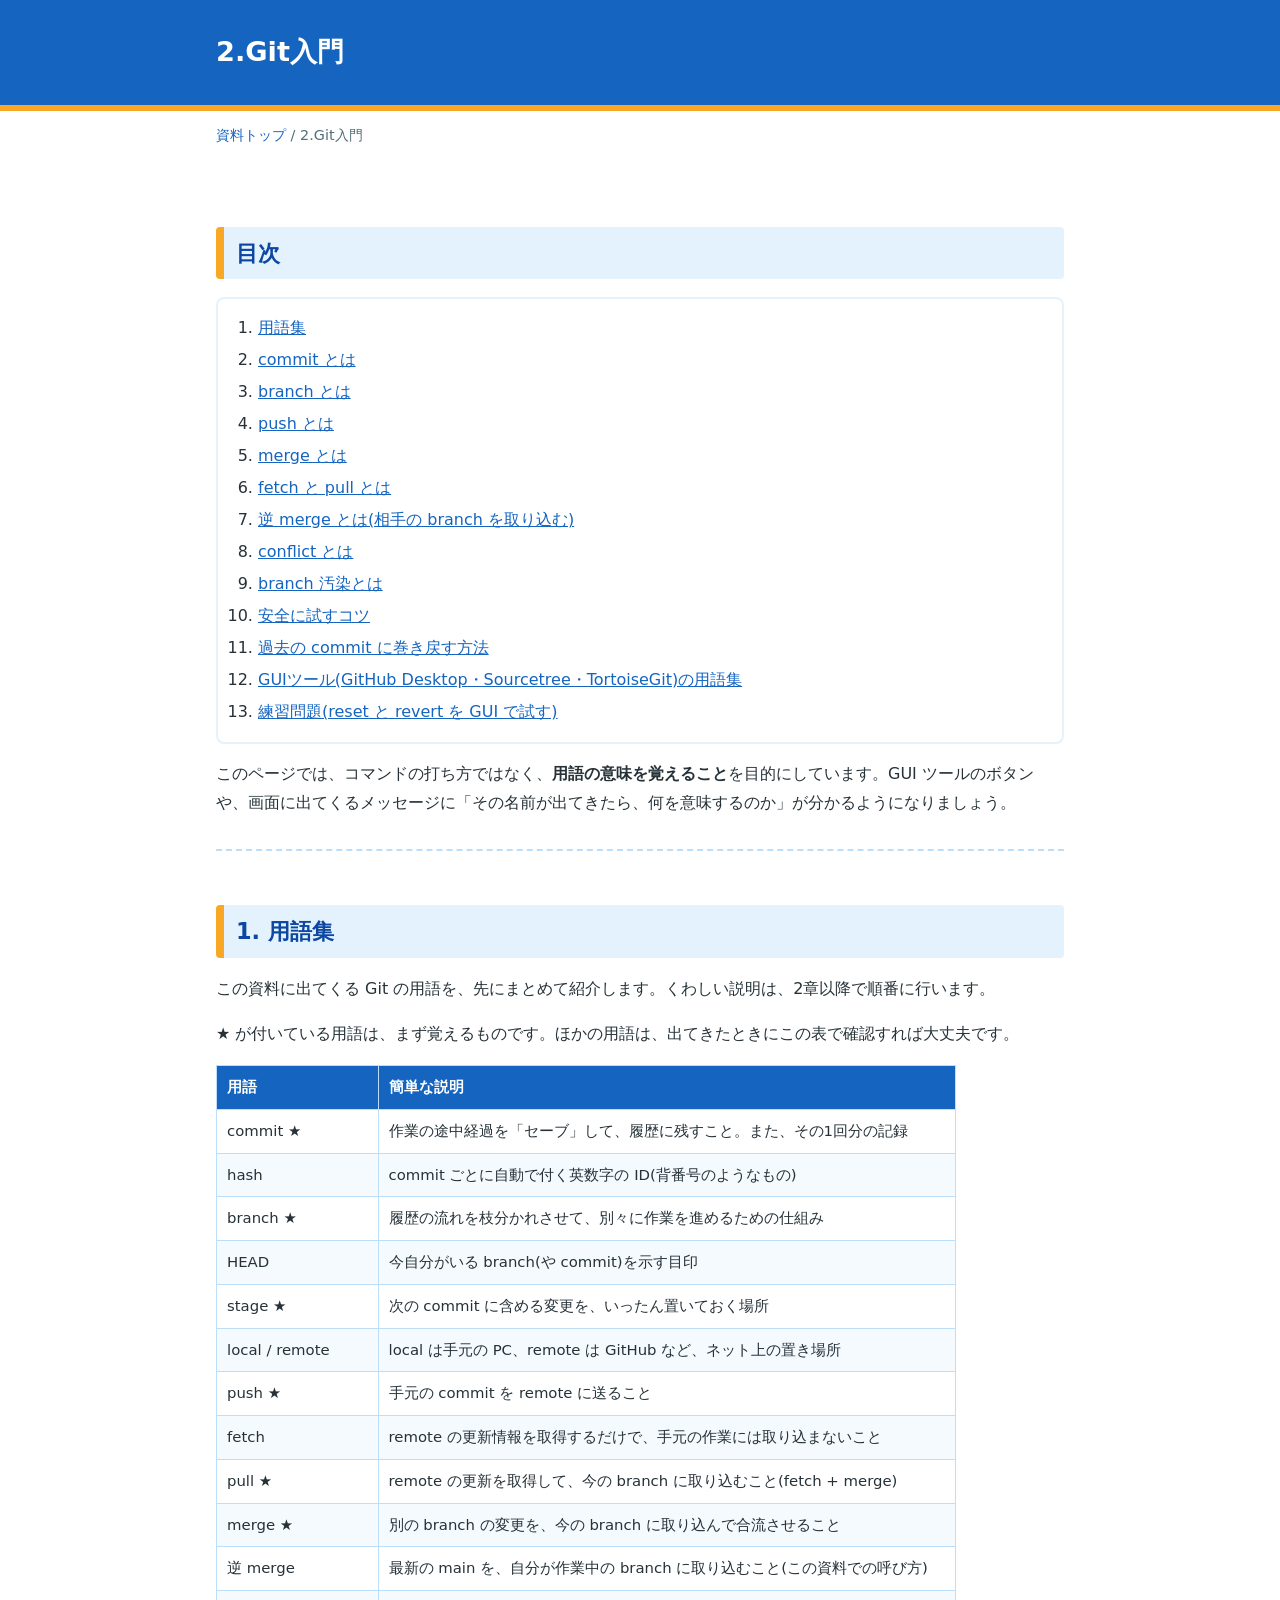
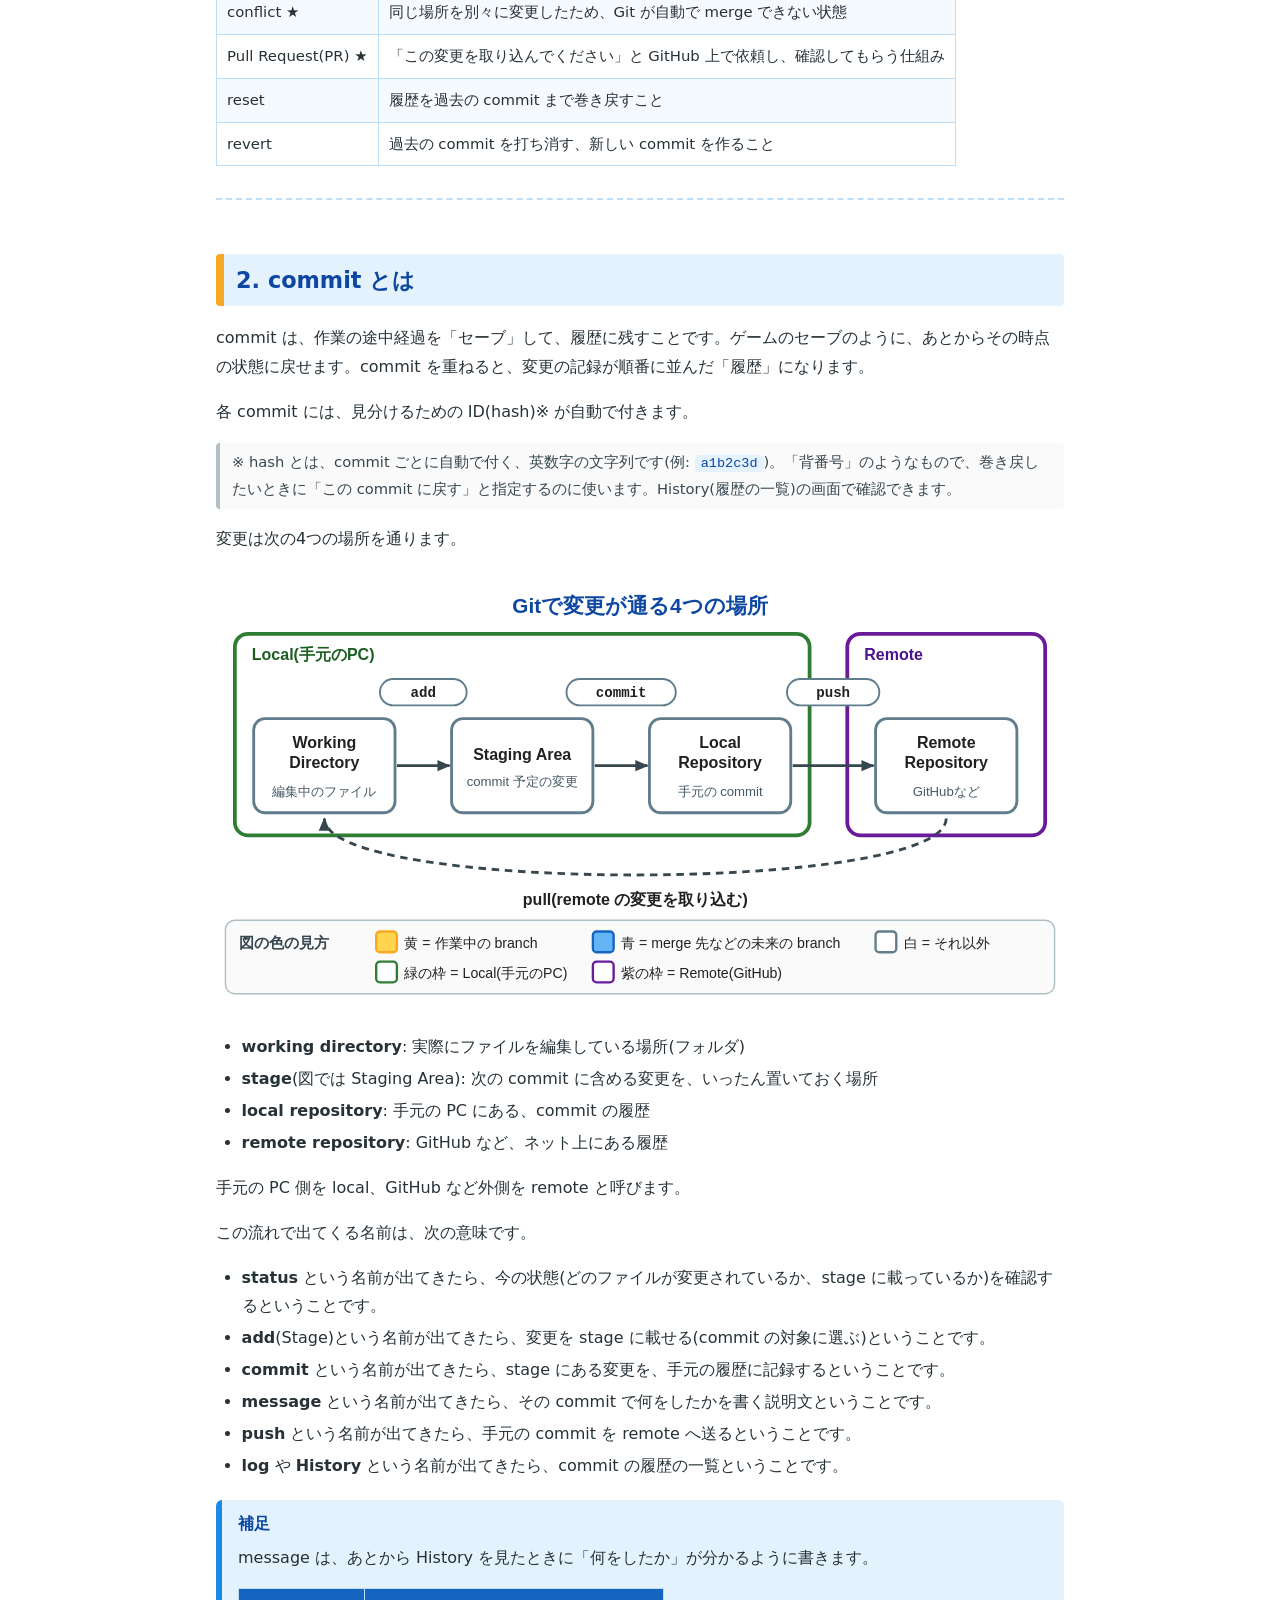
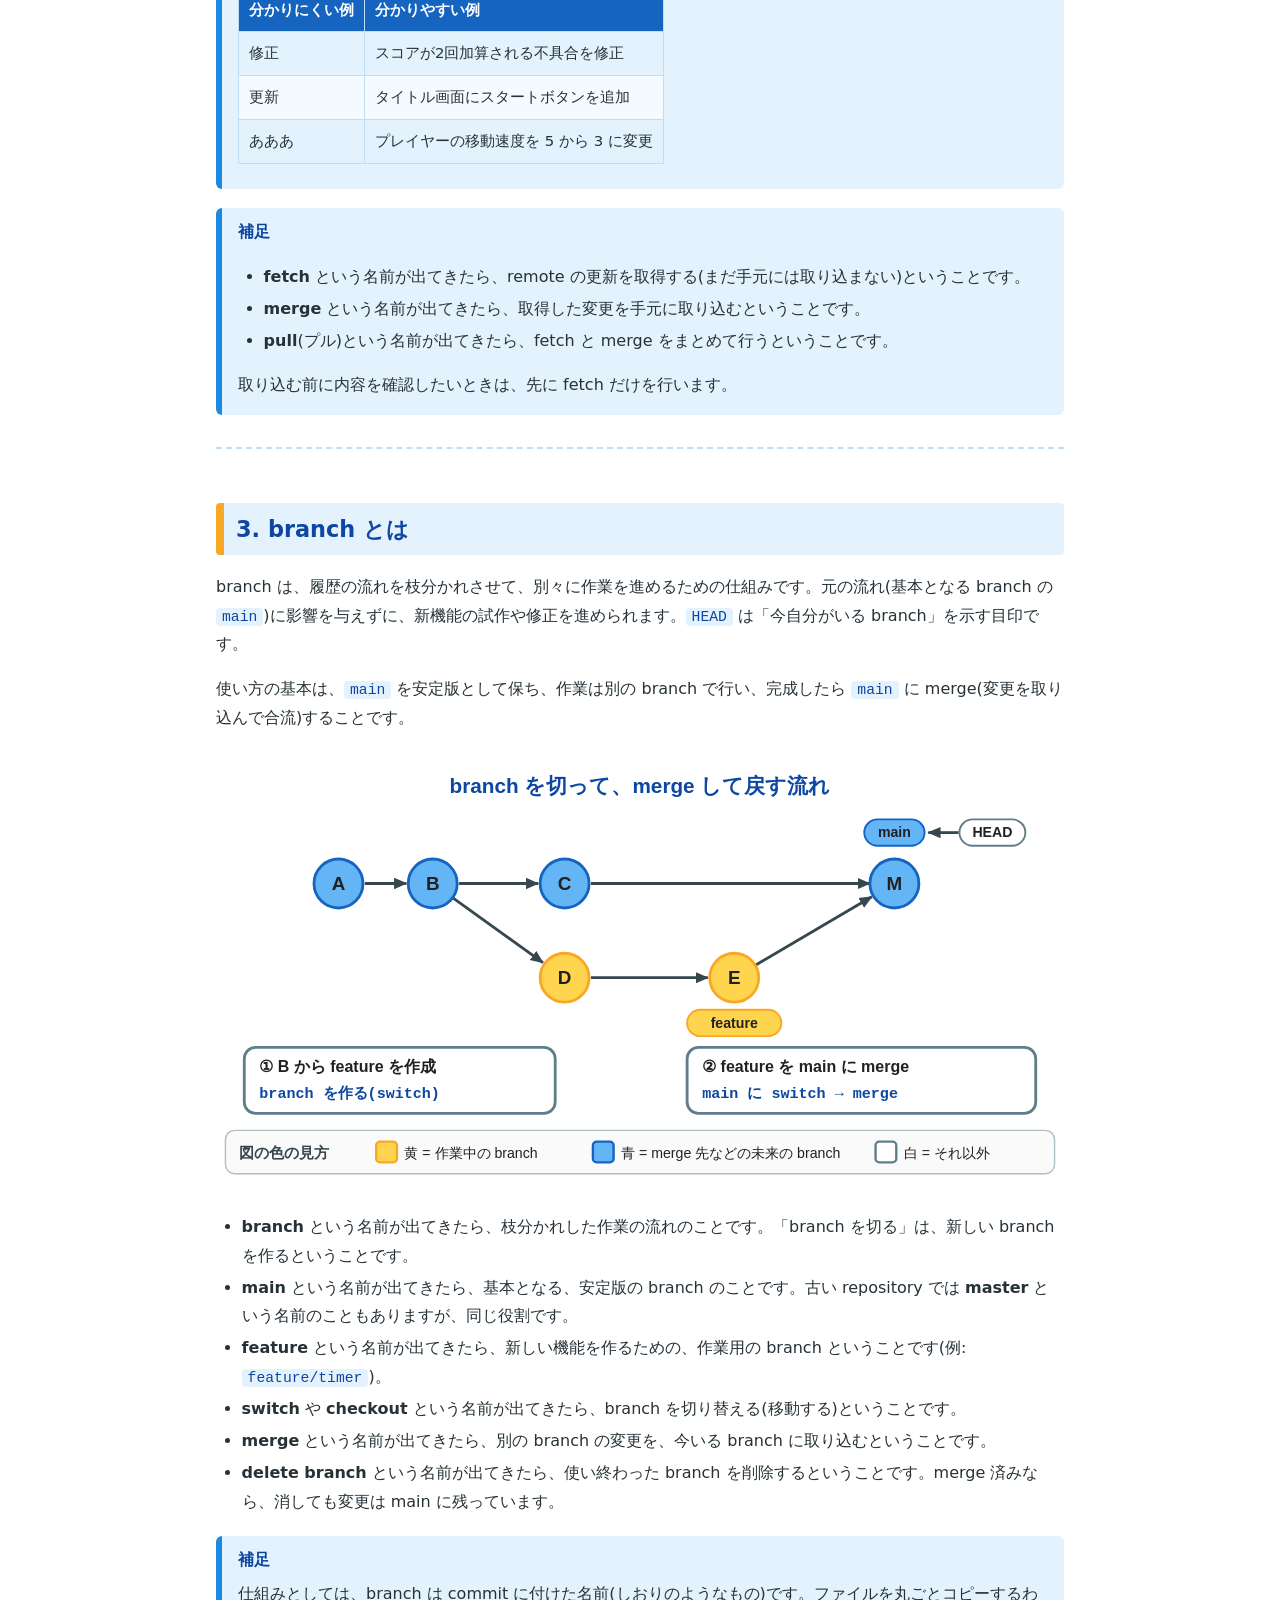
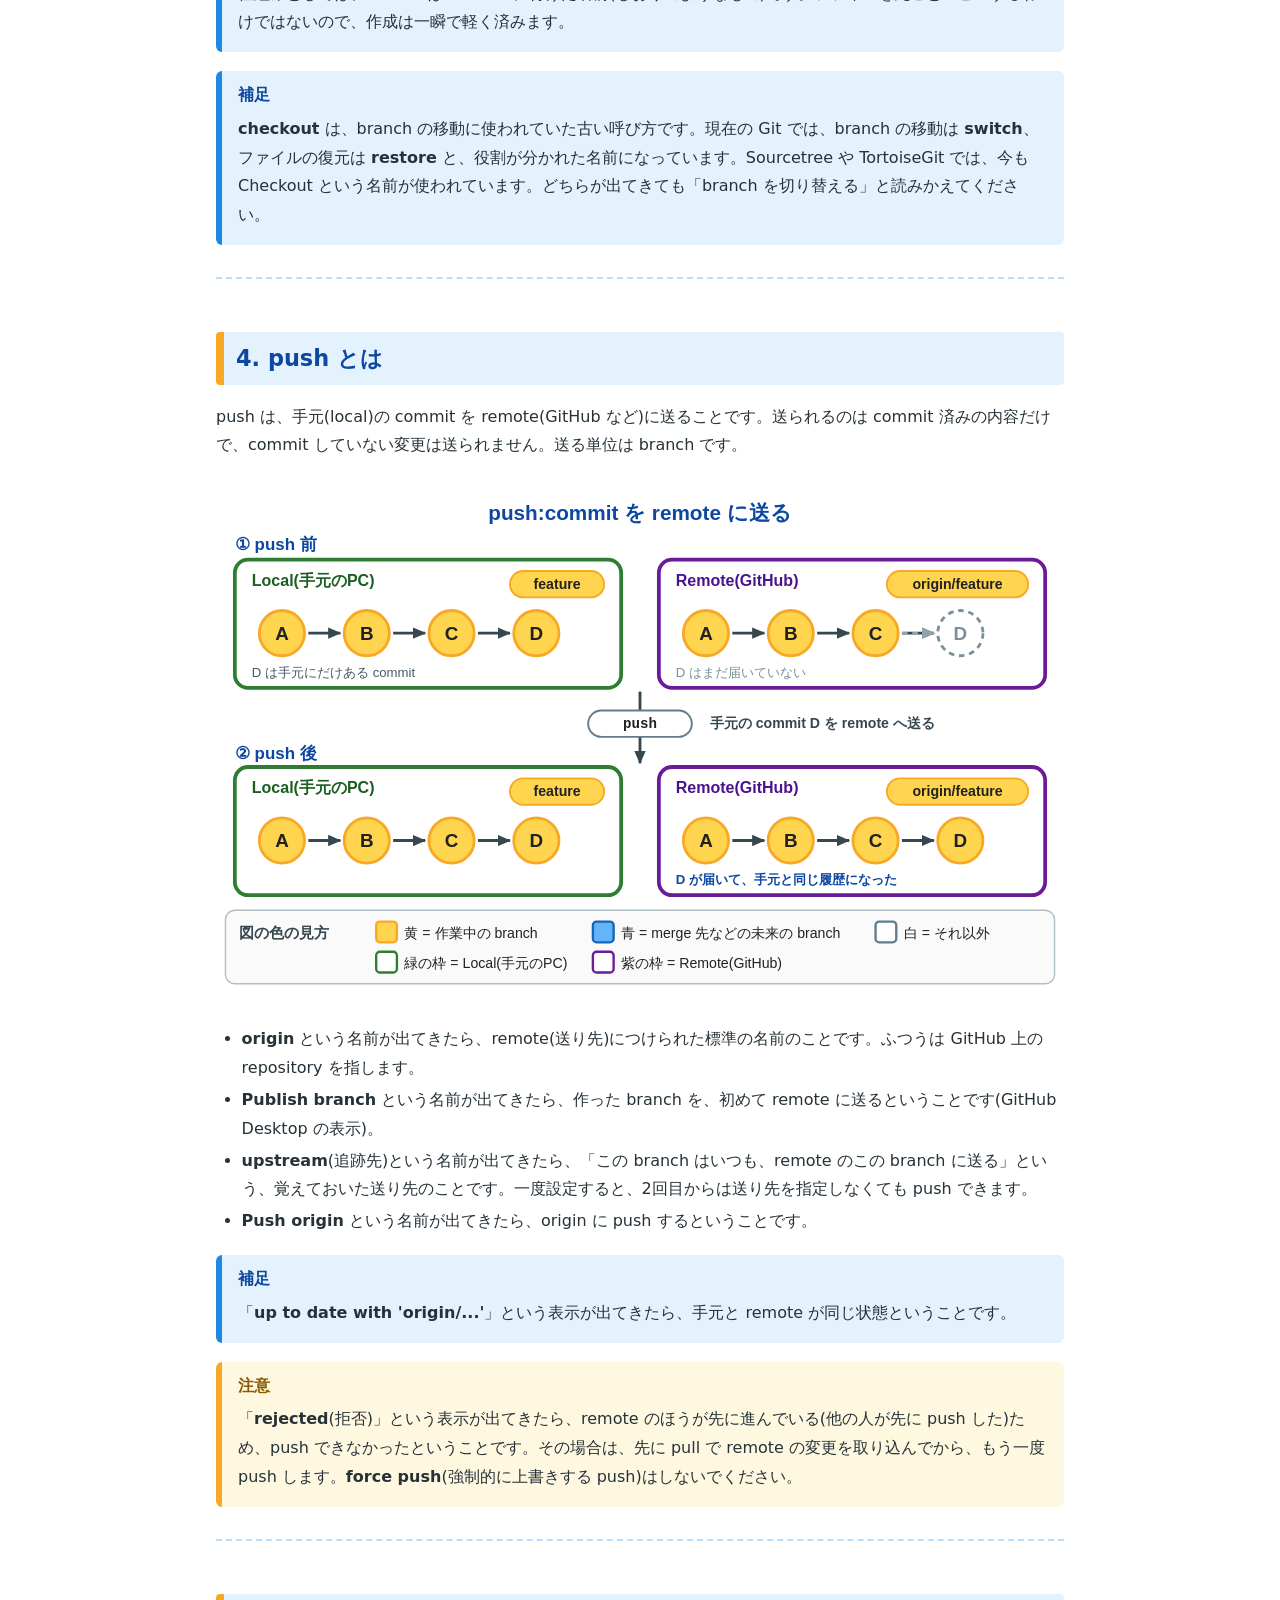
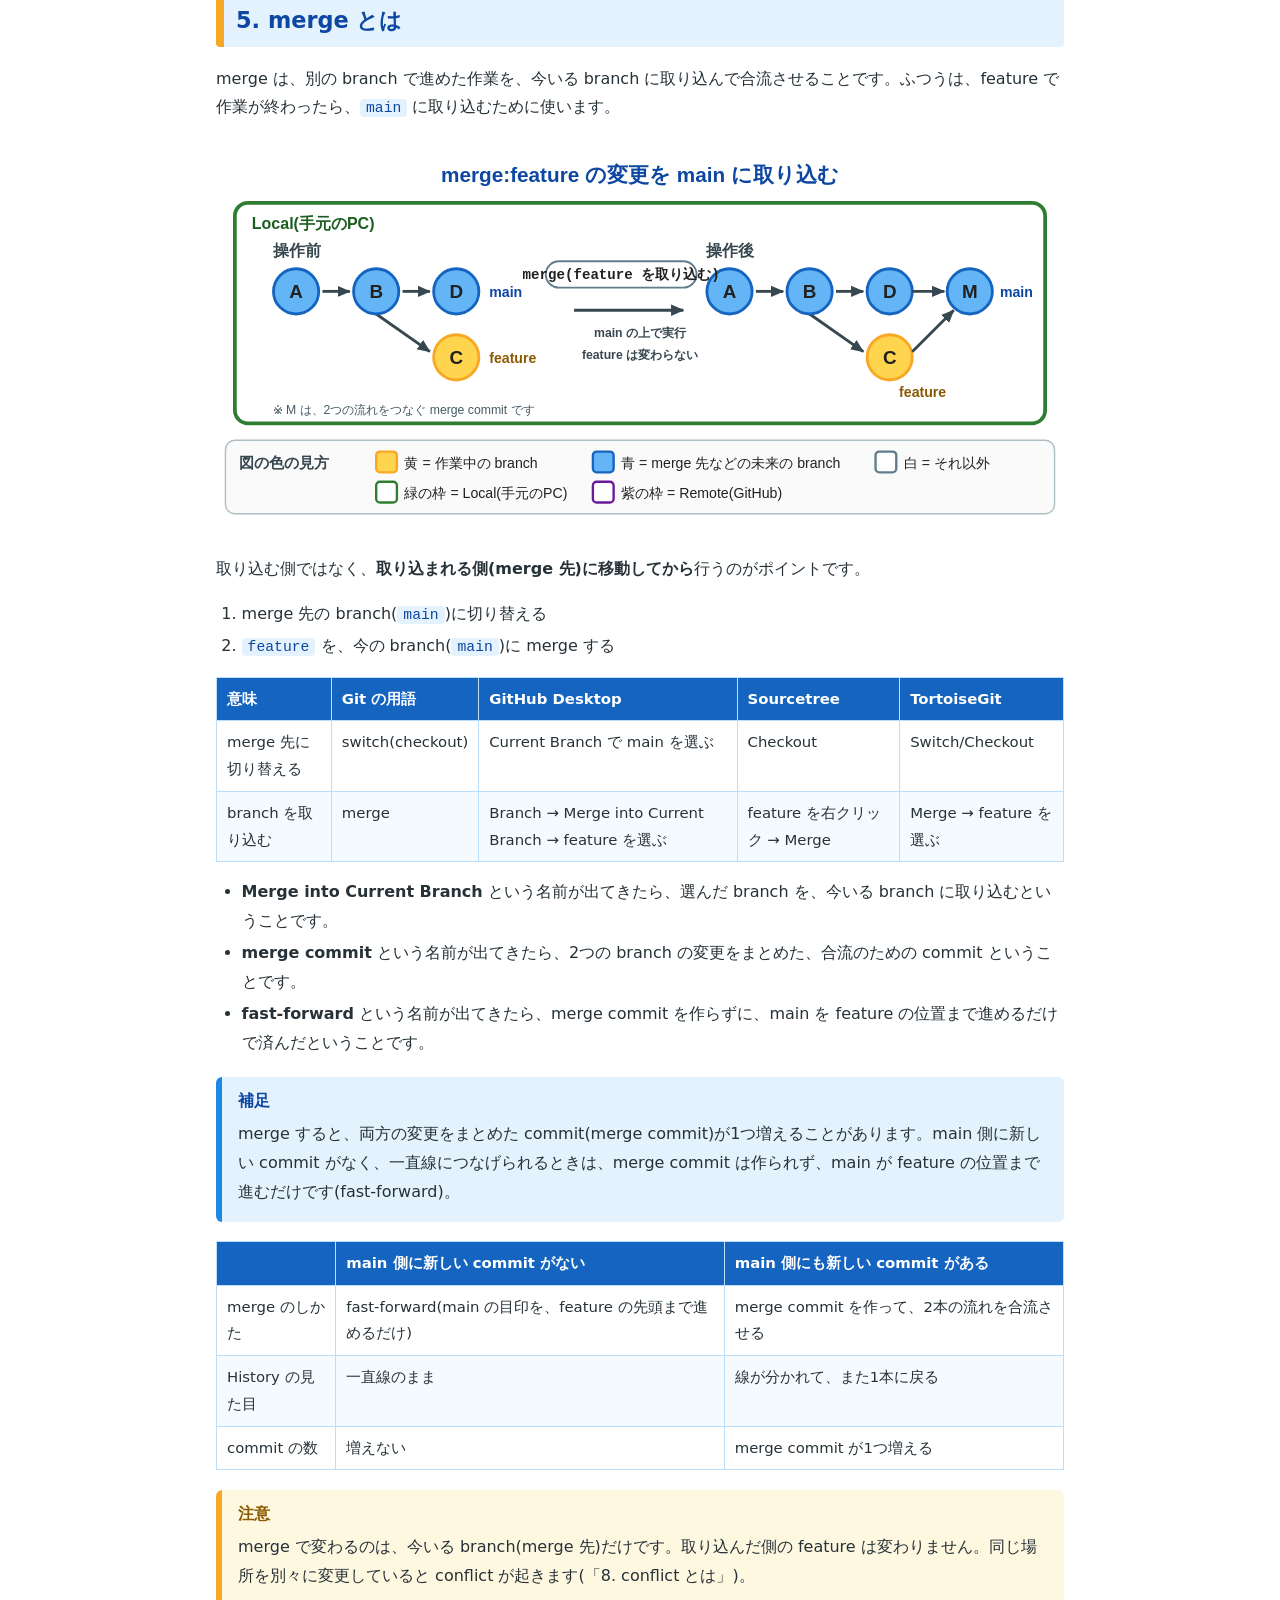
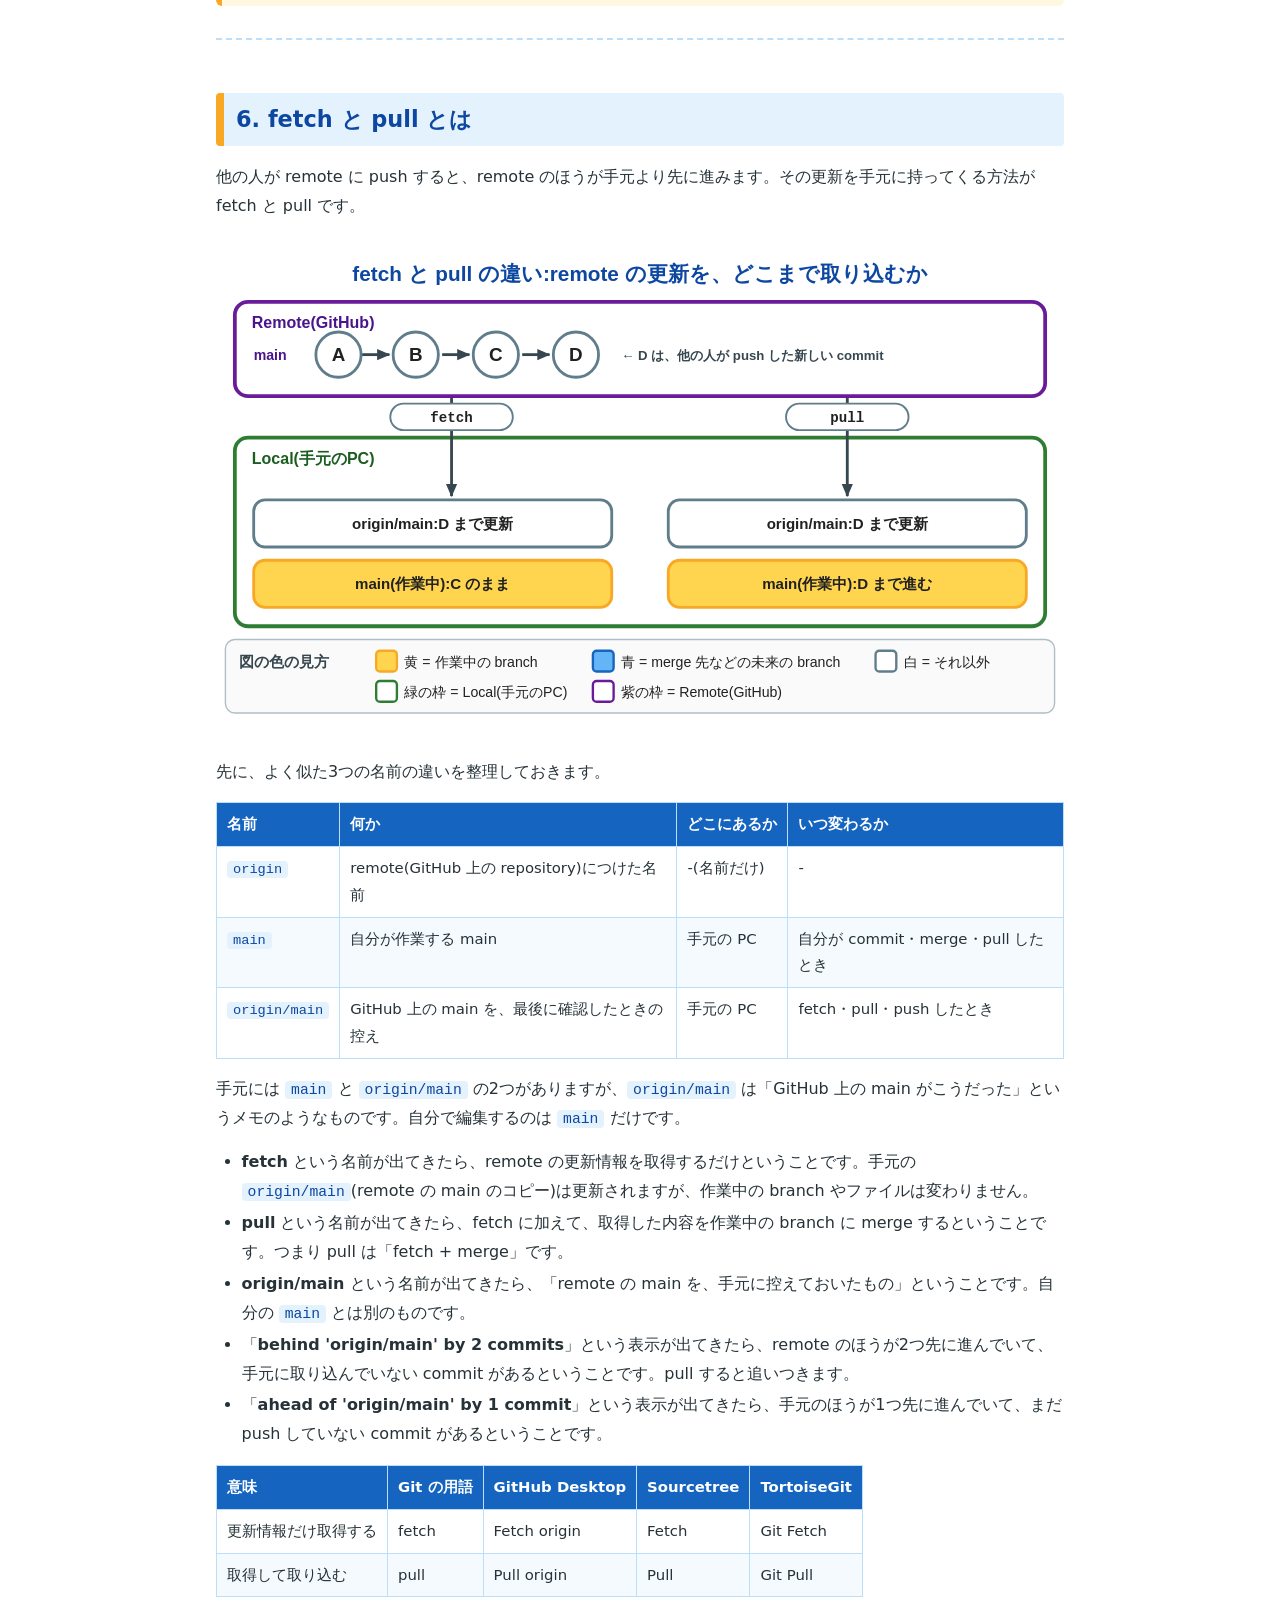
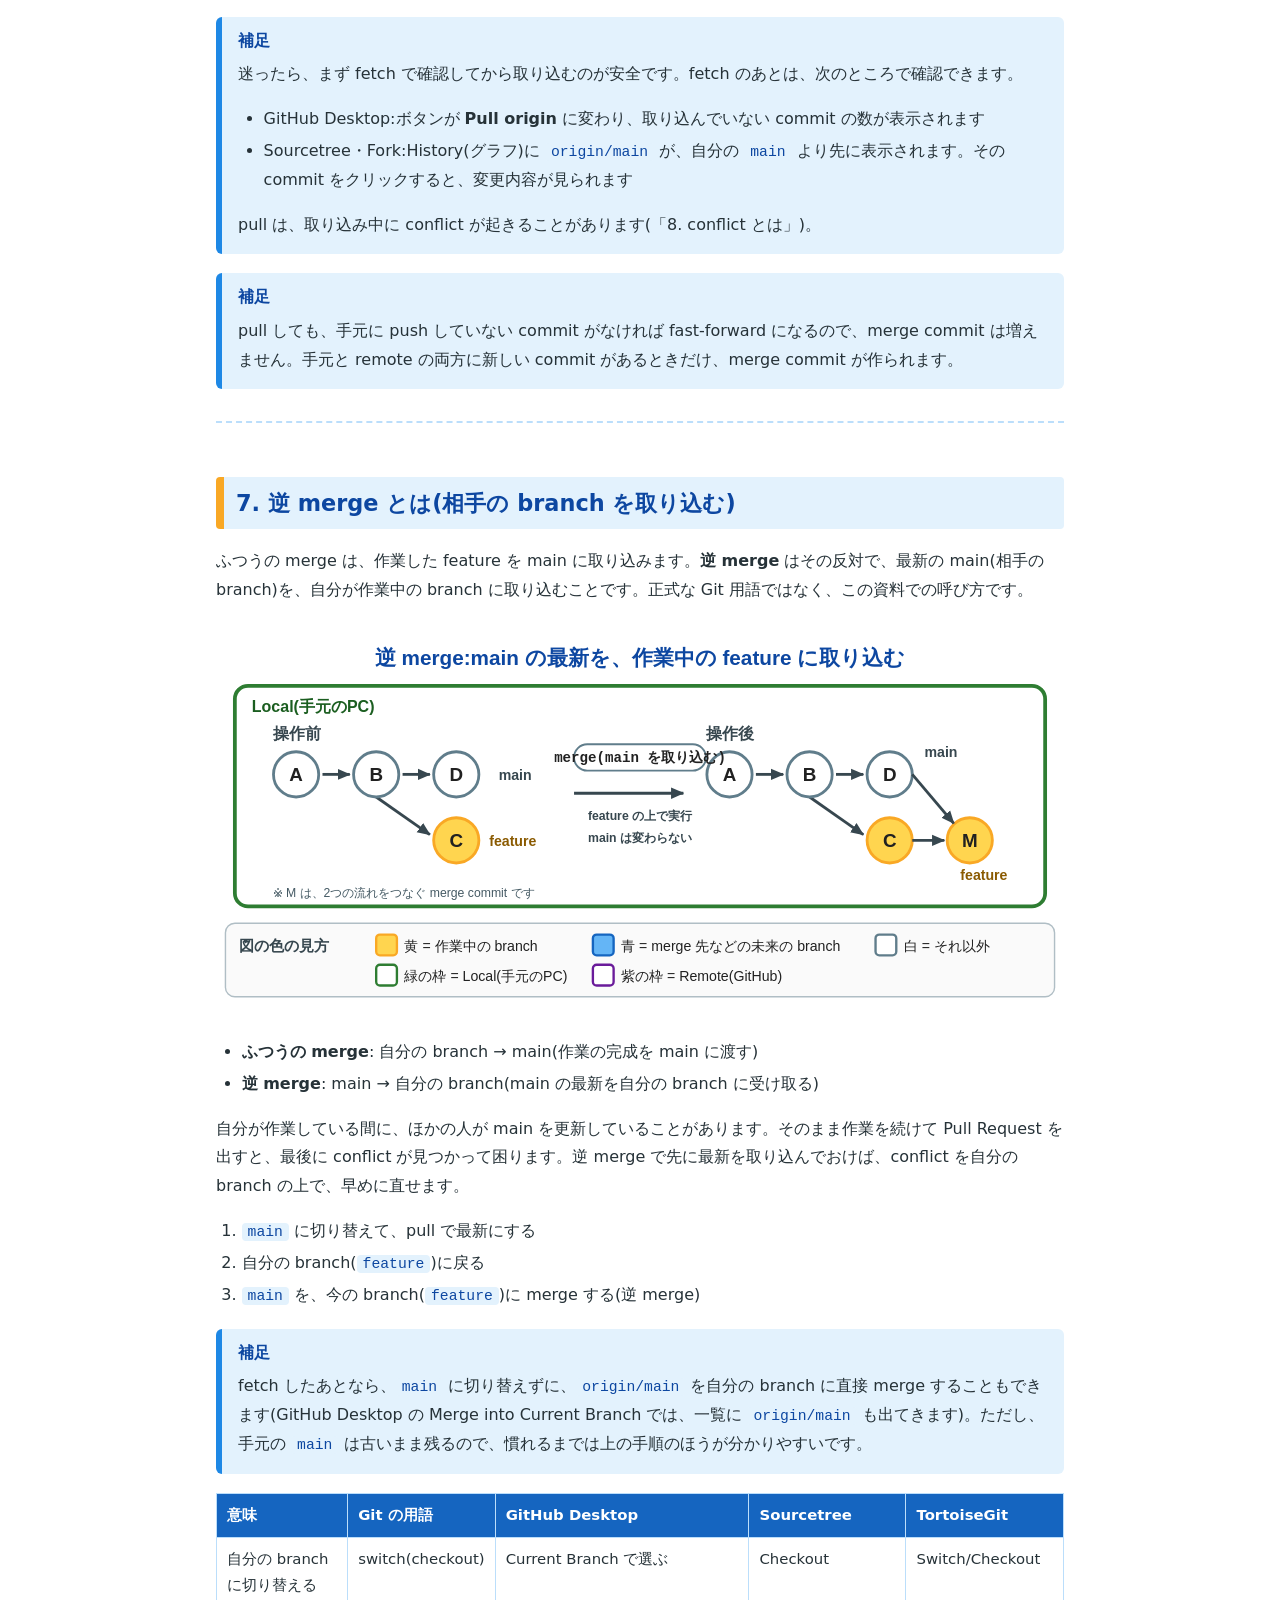
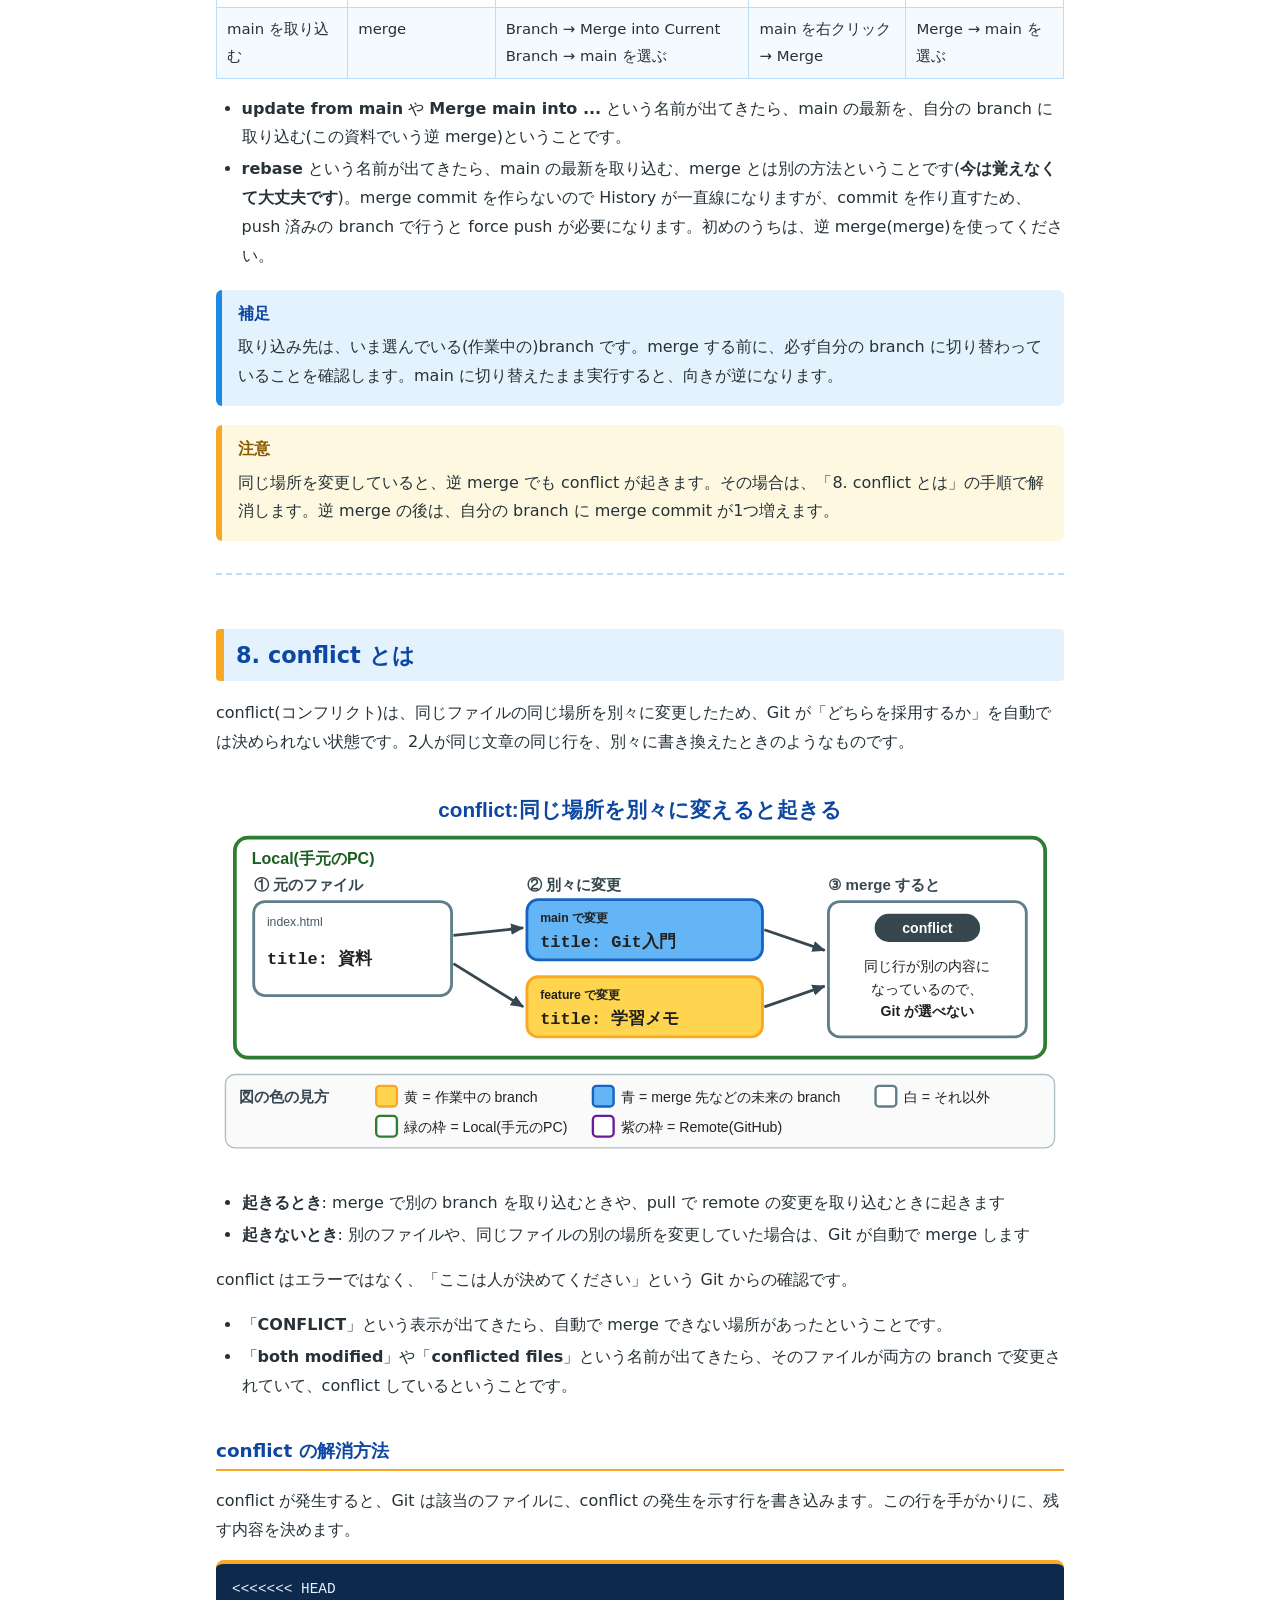
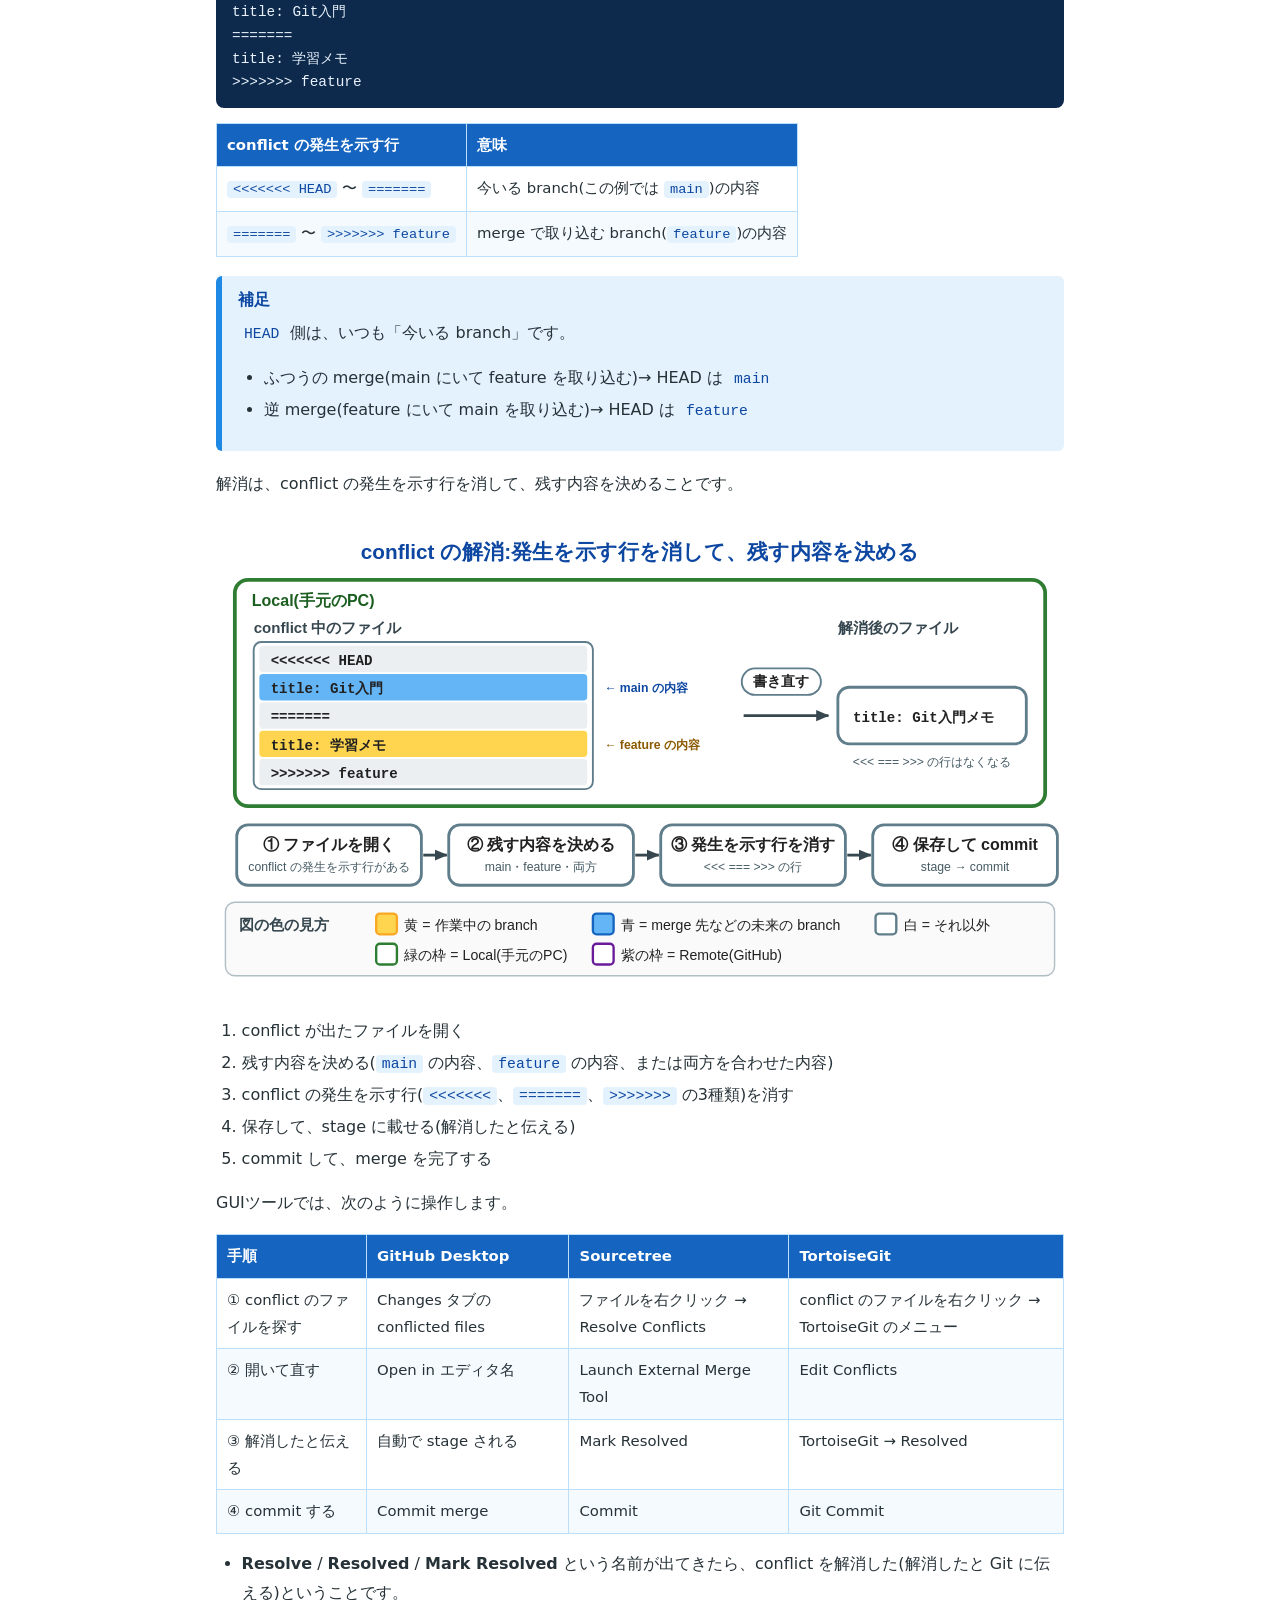
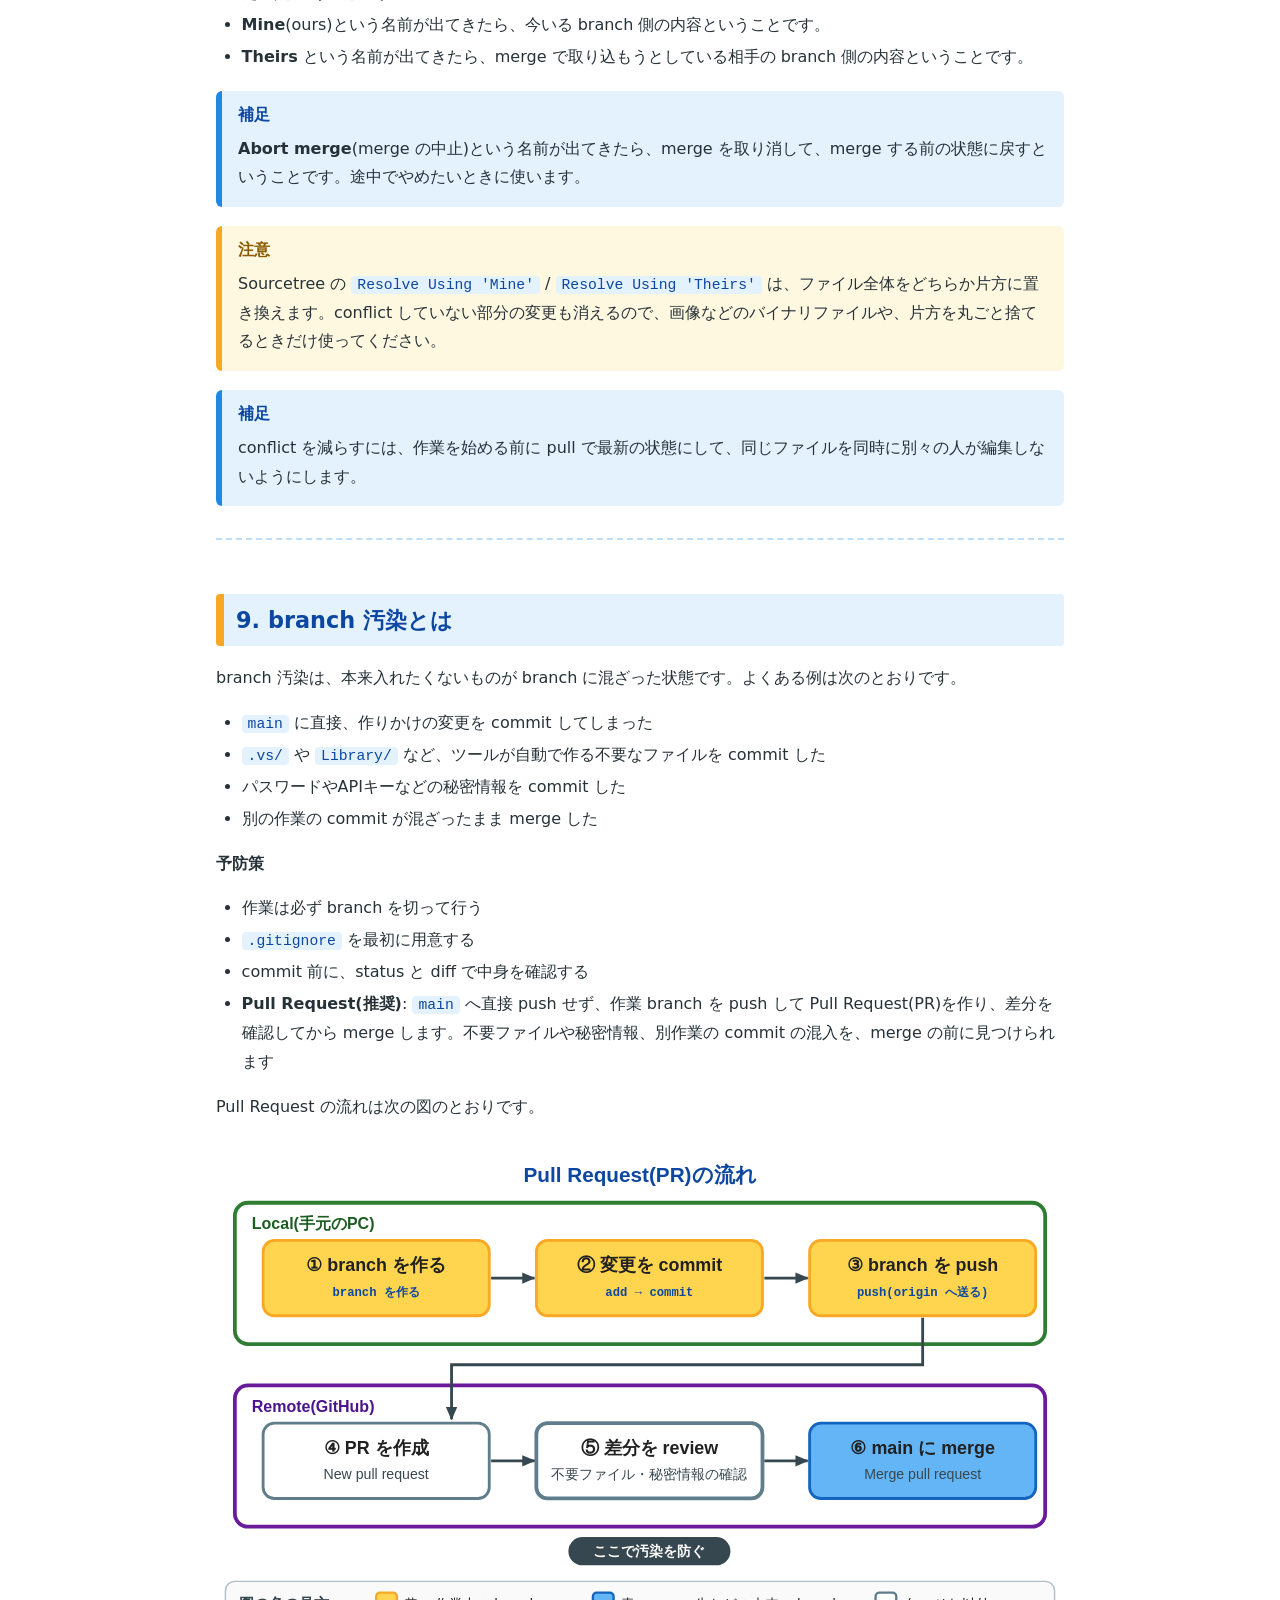
==== commit a8ff5f79: "[fix]細かい文言の追加" ====
--- a/docs/git/index.html
+++ b/docs/git/index.html
@@ -23,13 +23,14 @@
 <li><a href="#sec9">branch 汚染とは</a></li>
 <li><a href="#sec10">安全に試すコツ</a></li>
 <li><a href="#sec11">過去の commit に巻き戻す方法</a></li>
-<li><a href="#sec12">GUIツール(GitHub Desktop・SourceTree・TortoiseGit)の用語集</a></li>
+<li><a href="#sec12">GUIツール(GitHub Desktop・Sourcetree・TortoiseGit)の用語集</a></li>
 <li><a href="#sec13">練習問題(reset と revert を GUI で試す)</a></li>
 </ol>
 <p>このページでは、コマンドの打ち方ではなく、<strong>用語の意味を覚えること</strong>を目的にしています。GUI ツールのボタンや、画面に出てくるメッセージに「その名前が出てきたら、何を意味するのか」が分かるようになりましょう。</p>
 <hr />
 <h2 id="sec1">1. 用語集</h2>
 <p>この資料に出てくる Git の用語を、先にまとめて紹介します。くわしい説明は、2章以降で順番に行います。</p>
+<p>★ が付いている用語は、まず覚えるものです。ほかの用語は、出てきたときにこの表で確認すれば大丈夫です。</p>
 <table>
 <thead>
 <tr>
@@ -39,7 +40,7 @@
 </thead>
 <tbody>
 <tr>
-<td>commit</td>
+<td>commit ★</td>
 <td>作業の途中経過を「セーブ」して、履歴に残すこと。また、その1回分の記録</td>
 </tr>
 <tr>
@@ -47,7 +48,7 @@
 <td>commit ごとに自動で付く英数字の ID(背番号のようなもの)</td>
 </tr>
 <tr>
-<td>branch</td>
+<td>branch ★</td>
 <td>履歴の流れを枝分かれさせて、別々に作業を進めるための仕組み</td>
 </tr>
 <tr>
@@ -55,7 +56,7 @@
 <td>今自分がいる branch(や commit)を示す目印</td>
 </tr>
 <tr>
-<td>stage</td>
+<td>stage ★</td>
 <td>次の commit に含める変更を、いったん置いておく場所</td>
 </tr>
 <tr>
@@ -63,7 +64,7 @@
 <td>local は手元の PC、remote は GitHub など、ネット上の置き場所</td>
 </tr>
 <tr>
-<td>push</td>
+<td>push ★</td>
 <td>手元の commit を remote に送ること</td>
 </tr>
 <tr>
@@ -71,11 +72,11 @@
 <td>remote の更新情報を取得するだけで、手元の作業には取り込まないこと</td>
 </tr>
 <tr>
-<td>pull</td>
+<td>pull ★</td>
 <td>remote の更新を取得して、今の branch に取り込むこと(fetch + merge)</td>
 </tr>
 <tr>
-<td>merge</td>
+<td>merge ★</td>
 <td>別の branch の変更を、今の branch に取り込んで合流させること</td>
 </tr>
 <tr>
@@ -83,11 +84,11 @@
 <td>最新の main を、自分が作業中の branch に取り込むこと(この資料での呼び方)</td>
 </tr>
 <tr>
-<td>conflict</td>
+<td>conflict ★</td>
 <td>同じ場所を別々に変更したため、Git が自動で merge できない状態</td>
 </tr>
 <tr>
-<td>Pull Request(PR)</td>
+<td>Pull Request(PR) ★</td>
 <td>「この変更を取り込んでください」と GitHub 上で依頼し、確認してもらう仕組み</td>
 </tr>
 <tr>
@@ -125,6 +126,32 @@
 </ul>
 <div class="note note-info">
 <p class="note-title">補足</p>
+<p>message は、あとから History を見たときに「何をしたか」が分かるように書きます。</p>
+<table>
+<thead>
+<tr>
+<th>分かりにくい例</th>
+<th>分かりやすい例</th>
+</tr>
+</thead>
+<tbody>
+<tr>
+<td>修正</td>
+<td>スコアが2回加算される不具合を修正</td>
+</tr>
+<tr>
+<td>更新</td>
+<td>タイトル画面にスタートボタンを追加</td>
+</tr>
+<tr>
+<td>あああ</td>
+<td>プレイヤーの移動速度を 5 から 3 に変更</td>
+</tr>
+</tbody>
+</table>
+</div>
+<div class="note note-info">
+<p class="note-title">補足</p>
 <ul>
 <li><strong>fetch</strong> という名前が出てきたら、remote の更新を取得する(まだ手元には取り込まない)ということです。</li>
 <li><strong>merge</strong> という名前が出てきたら、取得した変更を手元に取り込むということです。</li>
@@ -151,7 +178,7 @@
 </div>
 <div class="note note-info">
 <p class="note-title">補足</p>
-<p><strong>checkout</strong> は、branch の移動に使われていた古い呼び方です。現在の Git では、branch の移動は <strong>switch</strong>、ファイルの復元は <strong>restore</strong> と、役割が分かれた名前になっています。SourceTree や TortoiseGit では、今も Checkout という名前が使われています。どちらが出てきても「branch を切り替える」と読みかえてください。</p>
+<p><strong>checkout</strong> は、branch の移動に使われていた古い呼び方です。現在の Git では、branch の移動は <strong>switch</strong>、ファイルの復元は <strong>restore</strong> と、役割が分かれた名前になっています。Sourcetree や TortoiseGit では、今も Checkout という名前が使われています。どちらが出てきても「branch を切り替える」と読みかえてください。</p>
 </div>
 <hr />
 <h2 id="sec4">4. push とは</h2>
@@ -186,7 +213,7 @@
 <th>意味</th>
 <th>Git の用語</th>
 <th>GitHub Desktop</th>
-<th>SourceTree</th>
+<th>Sourcetree</th>
 <th>TortoiseGit</th>
 </tr>
 </thead>
@@ -216,6 +243,32 @@
 <p class="note-title">補足</p>
 <p>merge すると、両方の変更をまとめた commit(merge commit)が1つ増えることがあります。main 側に新しい commit がなく、一直線につなげられるときは、merge commit は作られず、main が feature の位置まで進むだけです(fast-forward)。</p>
 </div>
+<table>
+<thead>
+<tr>
+<th></th>
+<th>main 側に新しい commit がない</th>
+<th>main 側にも新しい commit がある</th>
+</tr>
+</thead>
+<tbody>
+<tr>
+<td>merge のしかた</td>
+<td>fast-forward(main の目印を、feature の先頭まで進めるだけ)</td>
+<td>merge commit を作って、2本の流れを合流させる</td>
+</tr>
+<tr>
+<td>History の見た目</td>
+<td>一直線のまま</td>
+<td>線が分かれて、また1本に戻る</td>
+</tr>
+<tr>
+<td>commit の数</td>
+<td>増えない</td>
+<td>merge commit が1つ増える</td>
+</tr>
+</tbody>
+</table>
 <div class="note note-warn">
 <p class="note-title">注意</p>
 <p>merge で変わるのは、今いる branch(merge 先)だけです。取り込んだ側の feature は変わりません。同じ場所を別々に変更していると conflict が起きます(「8. conflict とは」)。</p>
@@ -224,6 +277,38 @@
 <h2 id="sec6">6. fetch と pull とは</h2>
 <p>他の人が remote に push すると、remote のほうが手元より先に進みます。その更新を手元に持ってくる方法が fetch と pull です。</p>
 <div class="figure"><img alt="fetchとpullの違い" src="images/git_fetch_pull.svg" /></div>
+<p>先に、よく似た3つの名前の違いを整理しておきます。</p>
+<table>
+<thead>
+<tr>
+<th>名前</th>
+<th>何か</th>
+<th>どこにあるか</th>
+<th>いつ変わるか</th>
+</tr>
+</thead>
+<tbody>
+<tr>
+<td><code>origin</code></td>
+<td>remote(GitHub 上の repository)につけた名前</td>
+<td>-(名前だけ)</td>
+<td>-</td>
+</tr>
+<tr>
+<td><code>main</code></td>
+<td>自分が作業する main</td>
+<td>手元の PC</td>
+<td>自分が commit・merge・pull したとき</td>
+</tr>
+<tr>
+<td><code>origin/main</code></td>
+<td>GitHub 上の main を、最後に確認したときの控え</td>
+<td>手元の PC</td>
+<td>fetch・pull・push したとき</td>
+</tr>
+</tbody>
+</table>
+<p>手元には <code>main</code> と <code>origin/main</code> の2つがありますが、<code>origin/main</code> は「GitHub 上の main がこうだった」というメモのようなものです。自分で編集するのは <code>main</code> だけです。</p>
 <ul>
 <li><strong>fetch</strong> という名前が出てきたら、remote の更新情報を取得するだけということです。手元の <code>origin/main</code>(remote の main のコピー)は更新されますが、作業中の branch やファイルは変わりません。</li>
 <li><strong>pull</strong> という名前が出てきたら、fetch に加えて、取得した内容を作業中の branch に merge するということです。つまり pull は「fetch + merge」です。</li>
@@ -237,7 +322,7 @@
 <th>意味</th>
 <th>Git の用語</th>
 <th>GitHub Desktop</th>
-<th>SourceTree</th>
+<th>Sourcetree</th>
 <th>TortoiseGit</th>
 </tr>
 </thead>
@@ -260,7 +345,16 @@
 </table>
 <div class="note note-info">
 <p class="note-title">補足</p>
-<p>迷ったら、まず fetch で確認してから取り込むのが安全です。pull は、取り込み中に conflict が起きることがあります(「8. conflict とは」)。</p>
+<p>迷ったら、まず fetch で確認してから取り込むのが安全です。fetch のあとは、次のところで確認できます。</p>
+<ul>
+<li>GitHub Desktop:ボタンが <strong>Pull origin</strong> に変わり、取り込んでいない commit の数が表示されます</li>
+<li>Sourcetree・Fork:History(グラフ)に <code>origin/main</code> が、自分の <code>main</code> より先に表示されます。その commit をクリックすると、変更内容が見られます</li>
+</ul>
+<p>pull は、取り込み中に conflict が起きることがあります(「8. conflict とは」)。</p>
+</div>
+<div class="note note-info">
+<p class="note-title">補足</p>
+<p>pull しても、手元に push していない commit がなければ fast-forward になるので、merge commit は増えません。手元と remote の両方に新しい commit があるときだけ、merge commit が作られます。</p>
 </div>
 <hr />
 <h2 id="sec7">7. 逆 merge とは(相手の branch を取り込む)</h2>
@@ -276,13 +370,17 @@
 <li>自分の branch(<code>feature</code>)に戻る</li>
 <li><code>main</code> を、今の branch(<code>feature</code>)に merge する(逆 merge)</li>
 </ol>
+<div class="note note-info">
+<p class="note-title">補足</p>
+<p>fetch したあとなら、<code>main</code> に切り替えずに、<code>origin/main</code> を自分の branch に直接 merge することもできます(GitHub Desktop の Merge into Current Branch では、一覧に <code>origin/main</code> も出てきます)。ただし、手元の <code>main</code> は古いまま残るので、慣れるまでは上の手順のほうが分かりやすいです。</p>
+</div>
 <table>
 <thead>
 <tr>
 <th>意味</th>
 <th>Git の用語</th>
 <th>GitHub Desktop</th>
-<th>SourceTree</th>
+<th>Sourcetree</th>
 <th>TortoiseGit</th>
 </tr>
 </thead>
@@ -305,7 +403,7 @@
 </table>
 <ul>
 <li><strong>update from main</strong> や <strong>Merge main into ...</strong> という名前が出てきたら、main の最新を、自分の branch に取り込む(この資料でいう逆 merge)ということです。</li>
-<li><strong>rebase</strong> という名前が出てきたら、逆 merge と同じく main の最新を取り込む別の方法ということです。merge commit を作らずに、自分の commit を main の先に付け替えます。初めのうちは、逆 merge(merge)を使えば十分です。</li>
+<li><strong>rebase</strong> という名前が出てきたら、main の最新を取り込む、merge とは別の方法ということです(<strong>今は覚えなくて大丈夫です</strong>)。merge commit を作らないので History が一直線になりますが、commit を作り直すため、push 済みの branch で行うと force push が必要になります。初めのうちは、逆 merge(merge)を使ってください。</li>
 </ul>
 <div class="note note-info">
 <p class="note-title">補足</p>
@@ -354,6 +452,14 @@
 </tr>
 </tbody>
 </table>
+<div class="note note-info">
+<p class="note-title">補足</p>
+<p><code>HEAD</code> 側は、いつも「今いる branch」です。</p>
+<ul>
+<li>ふつうの merge(main にいて feature を取り込む)→ HEAD は <code>main</code></li>
+<li>逆 merge(feature にいて main を取り込む)→ HEAD は <code>feature</code></li>
+</ul>
+</div>
 <p>解消は、conflict の発生を示す行を消して、残す内容を決めることです。</p>
 <div class="figure"><img alt="conflictの解消の流れ" src="images/git_conflict_fix.svg" /></div>
 <ol>
@@ -369,7 +475,7 @@
 <tr>
 <th>手順</th>
 <th>GitHub Desktop</th>
-<th>SourceTree</th>
+<th>Sourcetree</th>
 <th>TortoiseGit</th>
 </tr>
 </thead>
@@ -411,7 +517,7 @@
 </div>
 <div class="note note-warn">
 <p class="note-title">注意</p>
-<p>SourceTree の <code>Resolve Using 'Mine'</code> / <code>Resolve Using 'Theirs'</code> は、ファイル全体をどちらか片方に置き換えます。conflict していない部分の変更も消えるので、画像などのバイナリファイルや、片方を丸ごと捨てるときだけ使ってください。</p>
+<p>Sourcetree の <code>Resolve Using 'Mine'</code> / <code>Resolve Using 'Theirs'</code> は、ファイル全体をどちらか片方に置き換えます。conflict していない部分の変更も消えるので、画像などのバイナリファイルや、片方を丸ごと捨てるときだけ使ってください。</p>
 </div>
 <div class="note note-info">
 <p class="note-title">補足</p>
@@ -443,11 +549,52 @@
 </ul>
 <div class="note note-info">
 <p class="note-title">補足</p>
-<p>branch 保護を設定すると、うっかり <code>main</code> に push してしまう事故を、仕組みで防げます。</p>
+<p>Pull Request は、「私の branch を pull(取り込み)してください」とお願いする、という意味の名前です。操作の pull とは別のもので、実際に行われるのは merge です。GitLab では、同じ仕組みを <strong>Merge Request</strong> と呼びます。</p>
+</div>
+<div class="note note-info">
+<p class="note-title">補足</p>
+<p>branch 保護を設定すると、うっかり <code>main</code> に push してしまう事故を、仕組みで防げます。無料プランでは public の repository でだけ使えます(private の repository で使うには、有料プランが必要です)。</p>
+</div>
+<div class="note note-info">
+<p class="note-title">補足</p>
+<p><code>.gitignore</code> は、repository のいちばん上のフォルダ(<code>.git</code> と同じ場所)に置きます。1行に1つ、commit しないフォルダやファイルを書きます。</p>
+<pre><code class="language-text"># Unity が自動で作るフォルダ
+Library/
+Temp/
+Logs/
+# Visual Studio の設定
+.vs/
+# 秘密情報
+.env
+</code></pre>
+<p>GitHub で repository を作るときに、<strong>Add .gitignore</strong> で「Unity」などのテンプレートを選ぶと、最初から用意されます。</p>
 </div>
 <div class="note note-info">
 <p class="note-title">補足</p>
 <p><code>.gitignore</code> に書いたファイルは、まだ Git の管理に入っていない場合だけ無視されます。すでに commit してしまったファイルは、Git の管理から外して(<strong>untrack</strong>。ファイル自体は消えません)、commit し直します。<strong>untrack</strong> という名前が出てきたら、ファイルは残したまま、Git の記録の対象から外すということです。</p>
+<table>
+<thead>
+<tr>
+<th>ツール</th>
+<th>untrack のしかた</th>
+</tr>
+</thead>
+<tbody>
+<tr>
+<td>Sourcetree</td>
+<td>ファイルを右クリック → Stop Tracking</td>
+</tr>
+<tr>
+<td>TortoiseGit</td>
+<td>ファイルを右クリック → TortoiseGit → Delete (keep local)</td>
+</tr>
+<tr>
+<td>コマンド</td>
+<td><code>git rm --cached ファイル名</code>(フォルダは <code>git rm -r --cached フォルダ名</code>)</td>
+</tr>
+</tbody>
+</table>
+<p>GitHub Desktop には untrack のメニューがないので、コマンドを使います。untrack したあと、commit して push すると、remote からも外れます(手元のファイルは残ります)。</p>
 </div>
 <hr />
 <h2 id="sec10">10. 安全に試すコツ</h2>
@@ -481,28 +628,28 @@
 <tr>
 <th>種類</th>
 <th>commit</th>
-<th>stage</th>
-<th>ファイルの中身</th>
+<th>取り消した commit の変更</th>
+<th>使う場面</th>
 </tr>
 </thead>
 <tbody>
 <tr>
 <td>Soft</td>
 <td>取り消す</td>
-<td>残る</td>
-<td>残る</td>
+<td>stage に載った状態で残る(すぐ commit し直せる)</td>
+<td>message を書き直したい、commit をまとめたい</td>
 </tr>
 <tr>
 <td>Mixed(既定)</td>
 <td>取り消す</td>
-<td>取り消す</td>
-<td>残る</td>
+<td>working directory に残る(stage には載っていない)</td>
+<td>入れるファイルを選び直したい</td>
 </tr>
 <tr>
 <td>Hard</td>
 <td>取り消す</td>
-<td>取り消す</td>
 <td>消える</td>
+<td>変更ごと、なかったことにしたい</td>
 </tr>
 </tbody>
 </table>
@@ -514,7 +661,7 @@
 </ul>
 <div class="note note-info">
 <p class="note-title">補足</p>
-<p><strong>HEAD~1</strong>(または <strong>HEAD^</strong>)という名前が出てきたら、「今の commit の1つ前」ということです。<strong>HEAD~2</strong> なら2つ前を指します。</p>
+<p><strong>HEAD~1</strong>(または <strong>HEAD^</strong>)という名前が出てきたら、「今の commit の1つ前」ということです。<strong>HEAD~2</strong> なら2つ前を指します。GUI クライアントでは、戻したい commit を History でクリックして選ぶので、自分で打つことはありません。ネットの解説やエラーメッセージで見かけたときに、意味が分かれば十分です。</p>
 </div>
 <div class="note note-warn">
 <p class="note-title">注意</p>
@@ -532,6 +679,7 @@
 <ul>
 <li><strong>force push</strong> という名前が出てきたら、remote の履歴を、手元の履歴で強制的に上書きするということです。push 済みの commit を reset で消し、force push で remote にも反映する方法もありますが、他の人の履歴と食い違って混乱を招くので、共有 branch では避けるのが基本です。</li>
 <li><strong>force with lease</strong> という名前が出てきたら、「自分が知らない変更が remote に増えていたら、上書きしない」という安全装置つきの force push ということです。自分専用の branch でやむを得ない場合は、こちらを使います。</li>
+<li>たとえば、自分だけが使っている <code>feature</code> branch を push したあとで、秘密情報を commit していたことに気づき、reset で履歴から消したい場合です。<code>main</code> など、ほかの人も使う branch では使いません。</li>
 </ul>
 </div>
 <h3>D. 間違えて Hard Reset してしまった</h3>
@@ -573,13 +721,17 @@
 <hr />
 <h2 id="sec12">12. GUIツールの用語集</h2>
 <p>GUIツールのボタンやメニューは、名前が違っても、Git の同じ操作をしています。左の「Git の用語」を覚えておけば、どのツールでも何をするボタンか分かります。</p>
+<div class="note note-info">
+<p class="note-title">補足</p>
+<p>Fork を使っている場合も、ボタンの名前は Sourcetree とほぼ同じです(Fetch、Pull、Push、Stash、Commit など)。見つからないときは、commit やファイルを右クリックしたメニューを確認してください。</p>
+</div>
 <table>
 <thead>
 <tr>
 <th>意味</th>
 <th>Git の用語</th>
 <th>GitHub Desktop</th>
-<th>SourceTree</th>
+<th>Sourcetree</th>
 <th>TortoiseGit</th>
 </tr>
 </thead>
@@ -645,7 +797,7 @@
 <td>restore(discard)</td>
 <td>Discard Changes</td>
 <td>Discard</td>
-<td>Revert</td>
+<td><strong>Revert</strong> ⚠</td>
 </tr>
 <tr>
 <td>過去に戻す</td>
@@ -659,12 +811,13 @@
 <td>revert</td>
 <td>Revert Changes in Commit</td>
 <td>Reverse commit</td>
-<td>Revert change by this commit</td>
-</tr>
-</tbody>
-</table>
-<div class="note note-warn">
-<p class="note-title">注意</p>
+<td><strong>Revert change by this commit</strong> ⚠</td>
+</tr>
+</tbody>
+</table>
+<div class="note note-warn">
+<p class="note-title">注意</p>
+<p>⚠ の2つは、名前が似ていますが別の操作です。</p>
 <p>TortoiseGit の <strong>Revert</strong> は、「commit 前の変更を破棄する」(restore / discard)という意味で、Git の用語の revert(打ち消しの commit を作る)とは別の操作です。TortoiseGit で打ち消しの commit を作るのは <strong>Revert change by this commit</strong> です。</p>
 </div>
 <div class="note note-info">
@@ -673,7 +826,7 @@
 <ul>
 <li>戻した後の変更は、working directory に未 commit の状態で残ります(Mixed に近い動き)</li>
 <li>変更もいらない場合は、そのあと <strong>Discard Changes</strong> で破棄します(Hard と同じ結果)</li>
-<li>戻せるのは、最後に push した commit か、それより新しい commit までです(それより前には戻せません)</li>
+<li>戻せるのは、まだ push していない commit の範囲だけです。たとえば、A・B を push 済みで、C・D をまだ push していないとき、B・C には戻せますが、A には戻せません</li>
 <li>push 済みの commit を取り消したいときは、reset ではなく <strong>Revert Changes in Commit</strong> を使います</li>
 </ul>
 <p>参考: <a href="https://docs.github.com/en/desktop/managing-commits/resetting-to-a-commit-in-github-desktop">Resetting to a commit in GitHub Desktop</a></p>
@@ -684,7 +837,7 @@
 </div>
 <hr />
 <h2 id="sec13">13. 練習問題(reset と revert を GUI で試す)</h2>
-<p>GitHub Desktop・SourceTree・TortoiseGit のどれでも、同じ流れで試せます。手順は、図と同じ言葉(History、commit、reset、revert)で書いています。</p>
+<p>GitHub Desktop・Sourcetree・TortoiseGit のどれでも、同じ流れで試せます。手順は、図と同じ言葉(History、commit、reset、revert)で書いています。</p>
 <div class="note note-warn">
 <p class="note-title">注意</p>
 <p>練習用の新しい repository で試してください。本物のプロジェクトでは行わないでください。</p>
@@ -707,7 +860,7 @@
 <tr>
 <th>操作</th>
 <th>GitHub Desktop</th>
-<th>SourceTree</th>
+<th>Sourcetree</th>
 <th>TortoiseGit</th>
 </tr>
 </thead>
@@ -740,7 +893,7 @@
 <tr>
 <th>手順</th>
 <th>GitHub Desktop</th>
-<th>SourceTree</th>
+<th>Sourcetree</th>
 <th>TortoiseGit</th>
 </tr>
 </thead>
@@ -785,7 +938,7 @@
 <tr>
 <th>手順</th>
 <th>GitHub Desktop</th>
-<th>SourceTree</th>
+<th>Sourcetree</th>
 <th>TortoiseGit</th>
 </tr>
 </thead>
